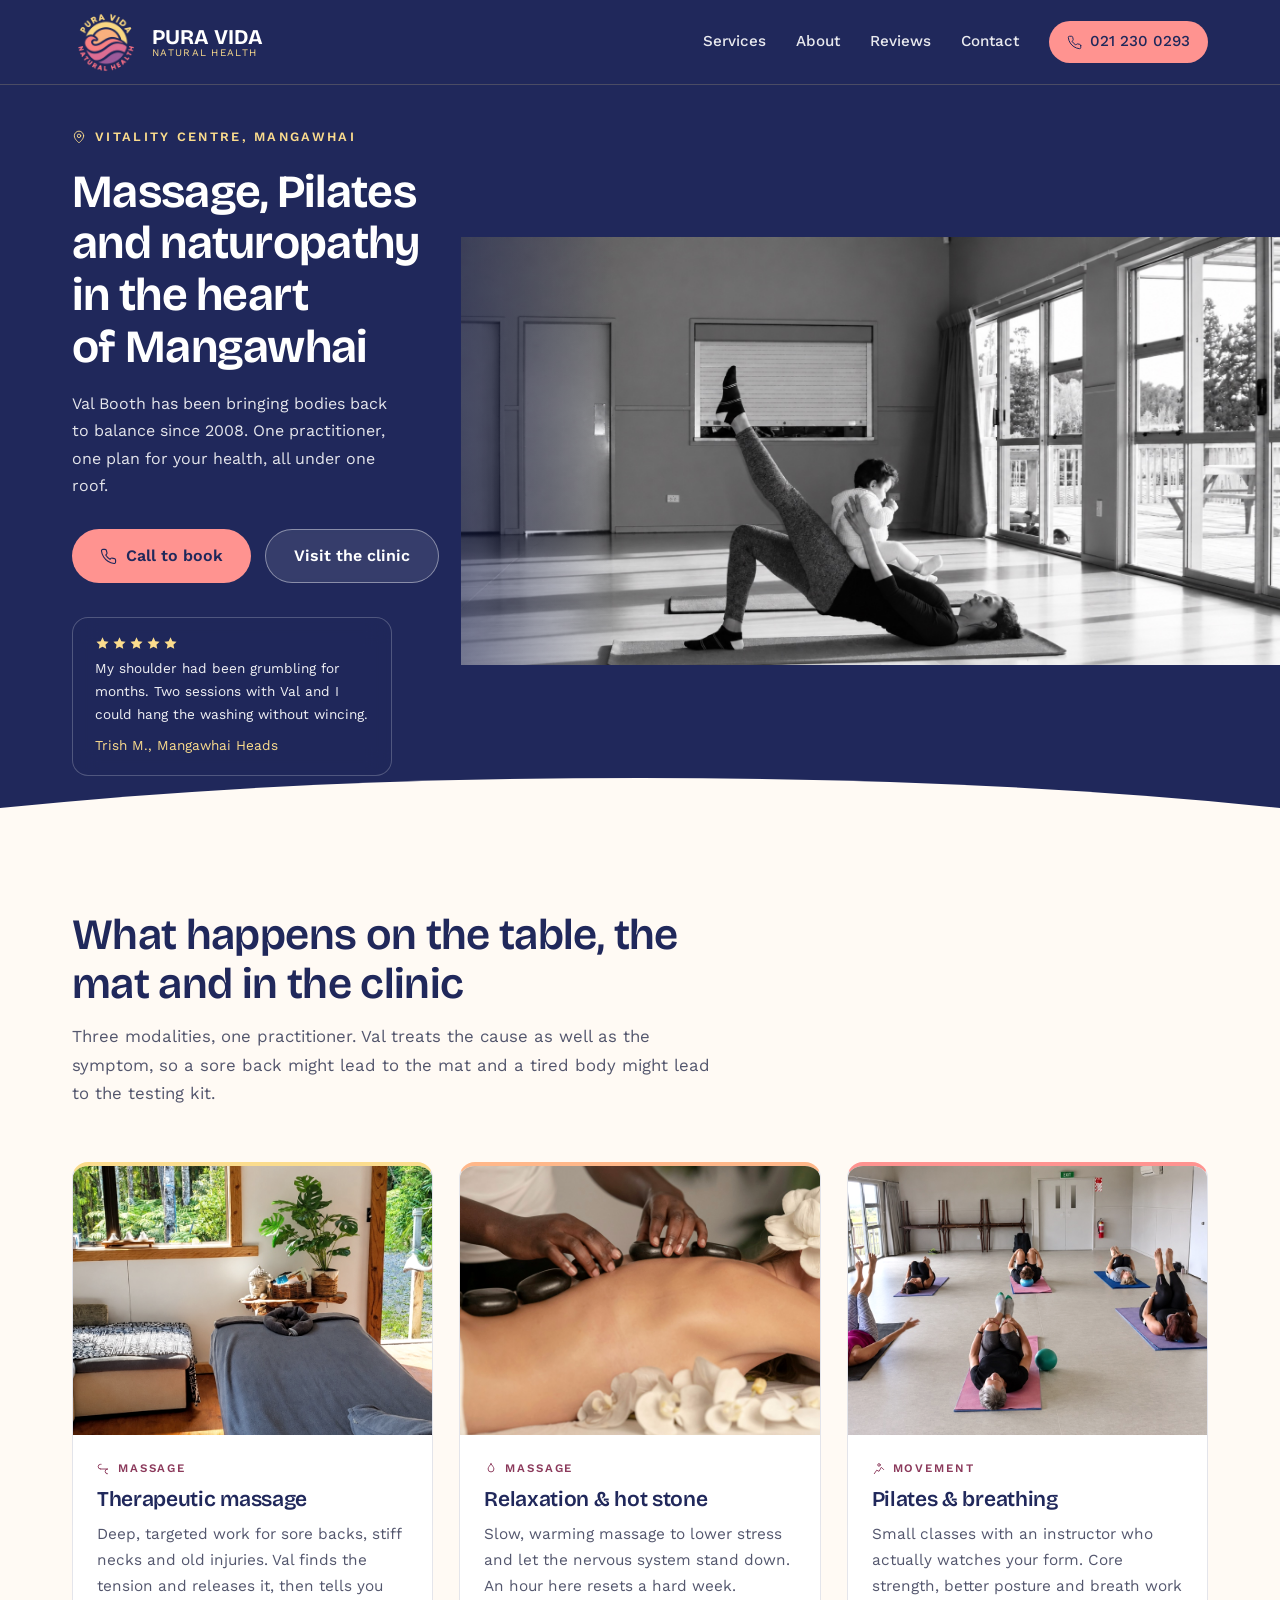
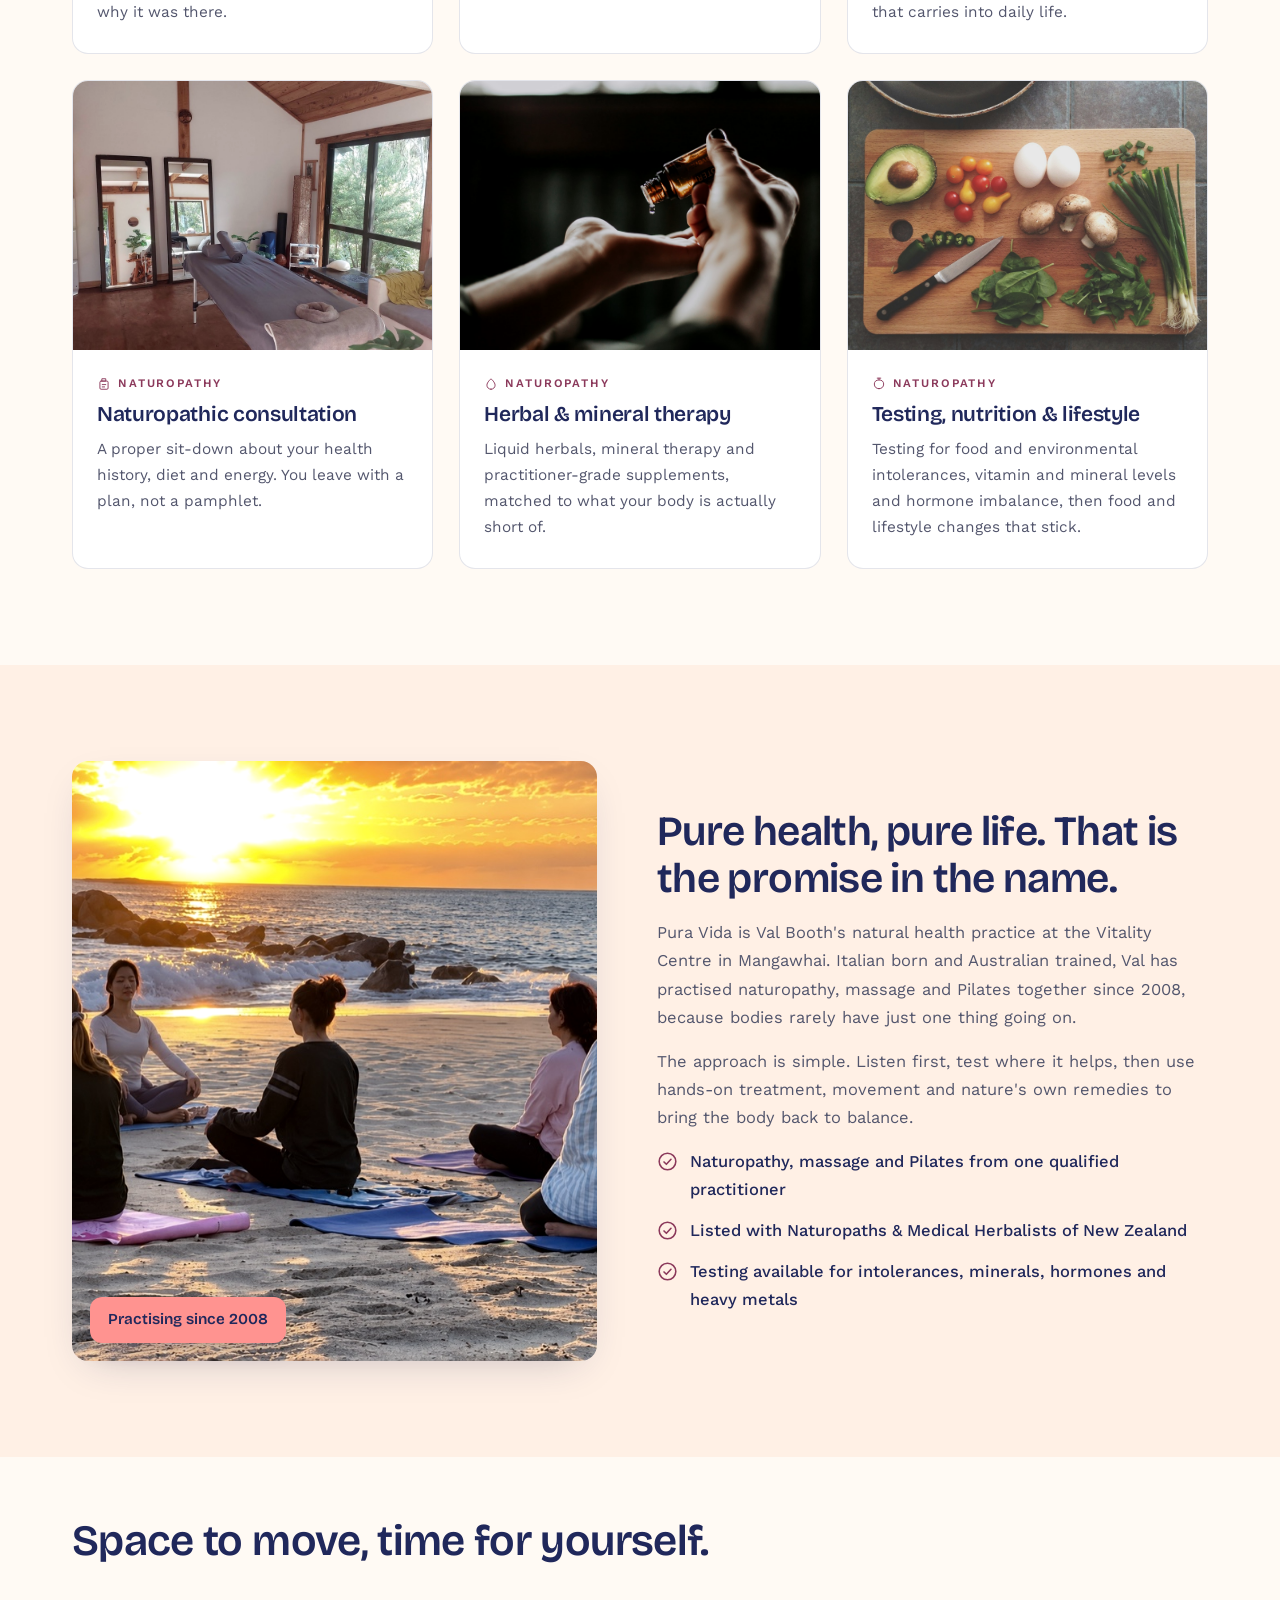
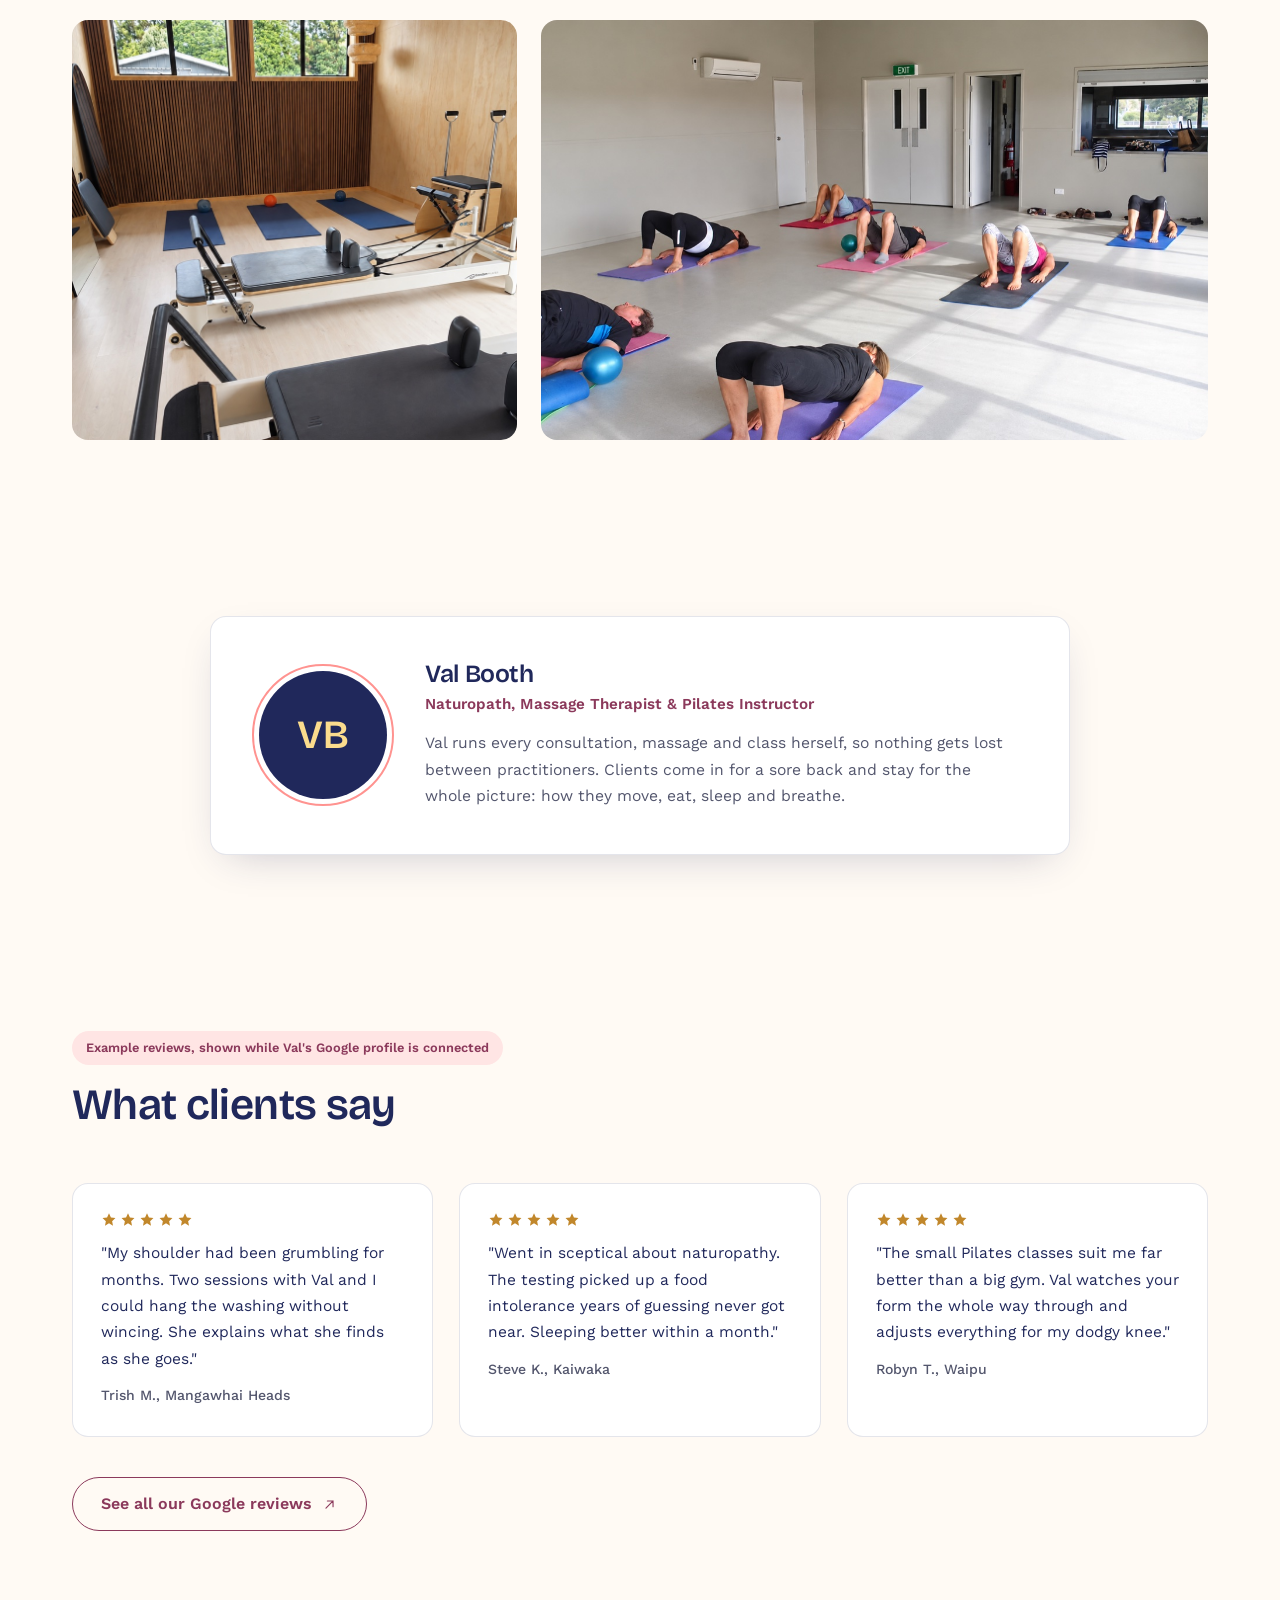
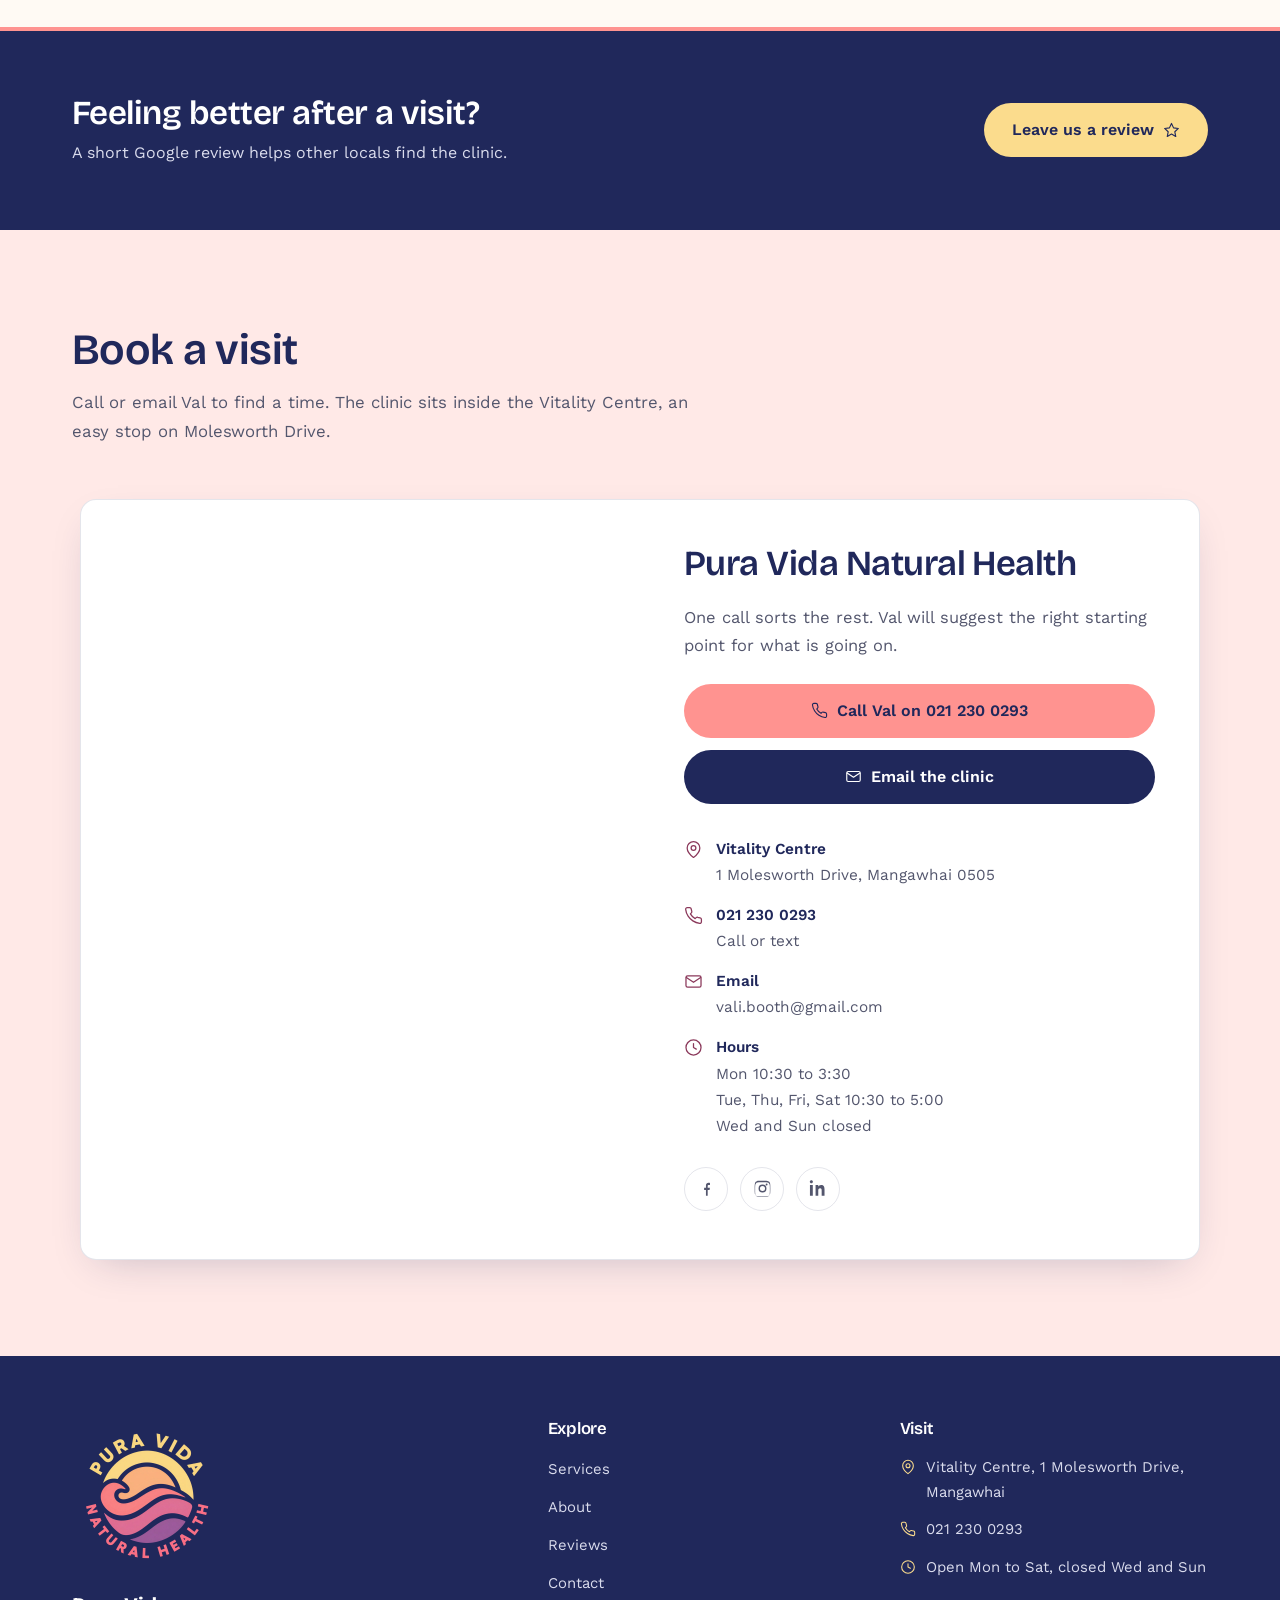
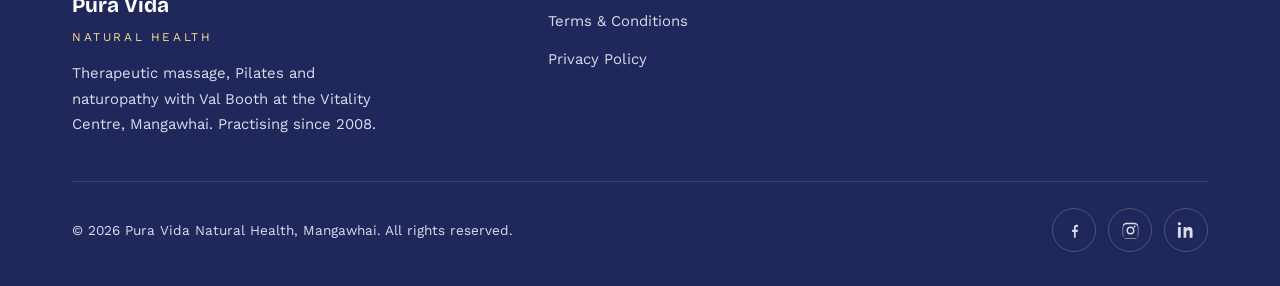
==== index.html @ 7f373b21 "Apply Pura Vida sunset palette and updated logo" ====
<!DOCTYPE html>
<html lang="en-NZ">
<head>
<meta charset="UTF-8">
<meta name="viewport" content="width=device-width, initial-scale=1">
<title>Pura Vida Natural Health | Massage, Pilates &amp; Naturopathy, Mangawhai</title>
<meta name="description" content="Therapeutic massage, small-group Pilates and naturopathic care with Val Booth at the Vitality Centre, 1 Molesworth Drive, Mangawhai. Practising since 2008. Call 021 230 0293.">
<meta property="og:title" content="Pura Vida Natural Health | Massage, Pilates &amp; Naturopathy, Mangawhai">
<meta property="og:description" content="Therapeutic massage, small-group Pilates and naturopathic care with Val Booth in Mangawhai, Northland. Call 021 230 0293 to book.">
<meta property="og:type" content="website">
<meta property="og:image" content="img/baby-pilates.jpg">
<link rel="icon" type="image/png" href="img/favicon.png">
<meta name="theme-color" content="#20285b">
<link rel="preconnect" href="https://fonts.googleapis.com">
<link rel="preconnect" href="https://fonts.gstatic.com" crossorigin>
<link href="https://fonts.googleapis.com/css2?family=Bricolage+Grotesque:opsz,wght@12..96,400;12..96,500;12..96,600;12..96,700&family=Work+Sans:wght@400;500;600&display=swap" rel="stylesheet">
<style>
:root{
  --bg:#fffaf4;
  --bone:#fff0e5;
  --ink:#20285b;
  --ink-soft:#53566d;
  --dark:#20285b;
  --dark-2:#2c356d;
  --accent:#ff9390;
  --accent-deep:#8b395b;
  --accent-soft:#ffe5e4;
  --line:rgba(32,40,91,.12);
  --radius:16px;
  --shadow:0 14px 40px -18px rgba(32,40,91,.28);
  --ease:cubic-bezier(.16,1,.3,1);
}
*{box-sizing:border-box;margin:0;padding:0}
html{scroll-behavior:smooth}
body{
  font-family:'Work Sans',sans-serif;
  background:var(--bg);
  color:var(--ink);
  font-size:16.5px;
  line-height:1.7;
  overflow-x:hidden;
}
img{max-width:100%;display:block;image-orientation:from-image}
a{color:inherit;text-decoration:none}
h1,h2,h3{font-family:'Bricolage Grotesque',sans-serif;line-height:1.12;font-weight:600;letter-spacing:-.015em}
::selection{background:var(--accent);color:#fff}
:focus-visible{outline:2px solid var(--accent);outline-offset:3px;border-radius:4px}

/* ---------- intro ---------- */
#intro{
  position:fixed;inset:0;z-index:200;background:var(--dark);
  display:flex;align-items:center;justify-content:center;flex-direction:column;gap:10px;
  transition:opacity .7s var(--ease),visibility .7s;
}
#intro .intro-mark{
  font-family:'Bricolage Grotesque',sans-serif;font-size:clamp(1.8rem,5vw,2.8rem);font-weight:600;color:#fffaf4;
  opacity:0;transform:translateY(16px);animation:introUp .8s .15s var(--ease) forwards;
}
#intro .intro-sub{
  color:#fbdc8d;font-size:.95rem;letter-spacing:.14em;text-transform:uppercase;
  opacity:0;transform:translateY(12px);animation:introUp .8s .4s var(--ease) forwards;
}
#intro.done{opacity:0;visibility:hidden;pointer-events:none}
@keyframes introUp{to{opacity:1;transform:none}}

/* ---------- reveal ---------- */
.rv{opacity:0;transform:translateY(26px);transition:opacity .8s var(--ease),transform .8s var(--ease)}
.rv.on{opacity:1;transform:none}
@media (prefers-reduced-motion:reduce){
  html{scroll-behavior:auto}
  .rv{opacity:1;transform:none;transition:none}
  #intro{display:none}
  *{animation-duration:.01ms !important;transition-duration:.01ms !important}
}

/* ---------- nav ---------- */
header{
  position:fixed;top:0;left:0;right:0;z-index:100;
  transition:background .35s,box-shadow .35s;
}
header.scrolled{background:rgba(255,250,244,.92);backdrop-filter:blur(14px);box-shadow:0 1px 0 var(--line)}
.nav-inner{
  max-width:1180px;margin:0 auto;padding:0 22px;height:72px;
  display:flex;align-items:center;justify-content:space-between;gap:16px;
}
.logo{display:flex;flex-direction:column;line-height:1.05}
.logo strong{font-family:'Bricolage Grotesque',sans-serif;font-size:1.28rem;font-weight:700;color:#fff;transition:color .35s}
.logo span{font-size:.74rem;letter-spacing:.22em;text-transform:uppercase;color:rgba(255,255,255,.75);transition:color .35s}
header.scrolled .logo strong{color:var(--ink)}
header.scrolled .logo span{color:var(--accent)}
nav.links{display:flex;gap:30px;align-items:center}
nav.links a{font-size:.95rem;font-weight:500;color:rgba(255,255,255,.9);transition:color .25s}
nav.links a:hover{color:#fff}
header.scrolled nav.links a{color:var(--ink-soft)}
header.scrolled nav.links a:hover{color:var(--accent-deep)}
.nav-call{
  display:inline-flex;align-items:center;gap:8px;height:42px;padding:0 18px;border-radius:999px;
  background:var(--accent);color:#fff !important;font-weight:600;font-size:.92rem;line-height:1;
  transition:background .25s,transform .25s;
}
.nav-call:hover{background:var(--accent-deep);transform:translateY(-1px)}
.nav-call svg{width:15px;height:15px}
.burger{display:none;background:none;border:0;width:44px;height:44px;cursor:pointer;align-items:center;justify-content:center}
.burger svg{width:26px;height:26px;stroke:#fff;transition:stroke .35s}
header.scrolled .burger svg{stroke:var(--ink)}
.mobile-menu{
  display:none;position:fixed;top:72px;left:0;right:0;z-index:99;
  background:var(--bg);border-bottom:1px solid var(--line);padding:18px 22px 26px;
  flex-direction:column;gap:4px;box-shadow:var(--shadow);
}
.mobile-menu.open{display:flex}
.mobile-menu a{padding:13px 6px;font-weight:500;font-size:1.05rem;border-bottom:1px solid var(--line)}
.mobile-menu a:last-child{border-bottom:0}
.mobile-menu .nav-call{justify-content:center;margin-top:12px;height:50px}

/* ---------- hero ---------- */
.hero{
  position:relative;min-height:100dvh;background:var(--dark);
  display:flex;align-items:flex-end;overflow:hidden;
}
.hero-slides{position:absolute;inset:0}
.hero-slide{
  position:absolute;inset:0;background-size:cover;background-position:center;
  opacity:0;transition:opacity 1.8s ease;
  filter:saturate(.85) contrast(1.04);
}
.hero-slide.active{opacity:1}
.hero::after{
  content:"";position:absolute;inset:0;z-index:1;
  background:linear-gradient(180deg,rgba(32,40,91,.42) 0%,rgba(32,40,91,.30) 40%,rgba(32,40,91,.78) 100%);
}
.hero-content{
  position:relative;z-index:2;max-width:1180px;margin:0 auto;width:100%;
  padding:120px 22px 84px;color:#fff;
}
.hero-eyebrow{
  display:inline-flex;align-items:center;gap:9px;font-size:.8rem;font-weight:600;
  letter-spacing:.18em;text-transform:uppercase;color:#fbdc8d;margin-bottom:18px;
}
.hero-eyebrow svg{width:14px;height:14px}
.hero h1{
  font-size:clamp(2.5rem,6vw,4.1rem);max-width:15ch;font-weight:650;color:#fff;
  margin-bottom:18px;text-wrap:balance;
}
.hero p.lead{max-width:46ch;font-size:1.12rem;color:rgba(255,255,255,.88);margin-bottom:30px}
.hero-ctas{display:flex;gap:14px;flex-wrap:wrap;margin-bottom:34px}
.btn{
  display:inline-flex;align-items:center;justify-content:center;gap:9px;
  height:54px;padding:0 28px;border-radius:999px;font-weight:600;font-size:1rem;line-height:1;
  transition:transform .25s var(--ease),background .25s,color .25s,border-color .25s;cursor:pointer;border:0;
}
.btn:active{transform:scale(.98)}
.btn svg{width:17px;height:17px}
.btn-solid{background:var(--accent);color:#fff}
.btn-solid:hover{background:var(--accent-deep);transform:translateY(-2px)}
.btn-ghost{background:rgba(255,255,255,.1);color:#fff;border:1px solid rgba(255,255,255,.42);backdrop-filter:blur(6px)}
.btn-ghost:hover{background:rgba(255,255,255,.2);transform:translateY(-2px)}
.hero-review{
  max-width:430px;border-radius:var(--radius);padding:18px 22px;
  background:rgba(32,40,91,.38);border:1px solid rgba(255,255,255,.22);backdrop-filter:blur(12px);
}
.hero-review .stars{color:#c1872b;font-size:.92rem;letter-spacing:2px;margin-bottom:6px;display:flex;gap:2px}
.hero-review .stars svg{width:15px;height:15px;fill:#c1872b}
.hero-review blockquote{font-size:.98rem;color:rgba(255,255,255,.94);min-height:76px;transition:opacity .5s ease}
.hero-review blockquote.fading{opacity:0}
.hero-review cite{display:block;font-style:normal;font-size:.85rem;color:#fbdc8d;margin-top:8px}
.hero-curve{position:absolute;bottom:-1px;left:0;right:0;z-index:3;display:block;width:100%;height:64px}
.hero-curve path{fill:var(--bg)}

/* ---------- sections ---------- */
section{padding:96px 0}
.wrap{max-width:1180px;margin:0 auto;padding:0 22px}
.sec-head{max-width:640px;margin-bottom:54px}
.sec-head h2{font-size:clamp(1.9rem,4vw,2.7rem);margin-bottom:14px}
.sec-head p{color:var(--ink-soft);font-size:1.05rem}

/* services */
#services{background:var(--bg);padding-top:70px}
.svc-grid{display:grid;grid-template-columns:repeat(3,1fr);gap:26px}
.svc-card{
  background:#fff;border-radius:var(--radius);overflow:hidden;border:1px solid var(--line);
  transition:transform .35s var(--ease),box-shadow .35s var(--ease);
  display:flex;flex-direction:column;
}
.svc-card:hover{transform:translateY(-6px);box-shadow:var(--shadow)}
.svc-card .ph{aspect-ratio:4/3;overflow:hidden}
.svc-card .ph img{width:100%;height:100%;object-fit:cover;filter:saturate(.85) contrast(1.04);transition:transform .6s var(--ease)}
.svc-card:hover .ph img{transform:scale(1.05)}
.svc-body{padding:24px 24px 28px;display:flex;flex-direction:column;gap:9px}
.svc-tag{
  display:inline-flex;align-items:center;gap:7px;font-size:.72rem;font-weight:600;
  letter-spacing:.16em;text-transform:uppercase;color:var(--accent-deep);
}
.svc-tag svg{width:14px;height:14px}
.svc-body h3{font-size:1.32rem}
.svc-body p{font-size:.96rem;color:var(--ink-soft)}

/* about */
#about{background:var(--bone)}
.about-grid{display:grid;grid-template-columns:1fr 1.05fr;gap:60px;align-items:center}
.about-photo{position:relative}
.about-photo img{
  width:100%;aspect-ratio:4/3;object-fit:cover;border-radius:var(--radius);
  filter:saturate(.85) contrast(1.04);box-shadow:var(--shadow);
}
.about-photo .corner{
  position:absolute;left:18px;bottom:18px;background:var(--accent);color:#fff;
  padding:10px 18px;border-radius:12px;font-family:'Bricolage Grotesque',sans-serif;
  font-weight:600;font-size:.95rem;box-shadow:0 8px 22px -8px rgba(32,40,91,.5);
}
.about-copy h2{font-size:clamp(1.9rem,4vw,2.6rem);margin-bottom:18px}
.about-copy p{color:var(--ink-soft);margin-bottom:16px}
.checklist{list-style:none;margin-top:10px;display:flex;flex-direction:column;gap:13px}
.checklist li{display:flex;gap:12px;align-items:flex-start;font-weight:500}
.checklist svg{width:21px;height:21px;flex:none;margin-top:3px;color:var(--accent)}

/* val */
#val .val-card{
  display:grid;grid-template-columns:auto 1fr;gap:38px;align-items:center;
  background:#fff;border:1px solid var(--line);border-radius:var(--radius);
  padding:44px 48px;max-width:860px;margin:0 auto;box-shadow:var(--shadow);
}
.avatar{
  width:128px;height:128px;border-radius:50%;background:var(--dark);
  display:flex;align-items:center;justify-content:center;position:relative;flex:none;
}
.avatar::after{content:"";position:absolute;inset:-7px;border-radius:50%;border:2px solid var(--accent)}
.avatar span{font-family:'Bricolage Grotesque',sans-serif;font-size:2.5rem;font-weight:600;color:#fbdc8d}
.val-copy h3{font-size:1.55rem;margin-bottom:4px}
.val-copy .role{color:var(--accent-deep);font-weight:600;font-size:.95rem;margin-bottom:12px}
.val-copy p{color:var(--ink-soft);font-size:.98rem}

/* reviews */
#reviews{background:var(--bg);padding-top:80px}
.badge-note{
  display:inline-block;background:var(--accent-soft);color:var(--accent-deep);
  font-size:.8rem;font-weight:600;padding:6px 14px;border-radius:999px;margin-bottom:16px;
}
.rev-grid{display:grid;grid-template-columns:repeat(3,1fr);gap:26px;margin-bottom:40px}
.rev-card{
  background:#fff;border:1px solid var(--line);border-radius:var(--radius);padding:28px;
  display:flex;flex-direction:column;gap:12px;transition:transform .35s var(--ease),box-shadow .35s var(--ease);
}
.rev-card:hover{transform:translateY(-5px);box-shadow:var(--shadow)}
.rev-card .stars{display:flex;gap:3px}
.rev-card .stars svg{width:16px;height:16px;fill:#c1872b}
.rev-card p{font-size:.97rem;color:var(--ink)}
.rev-card cite{font-style:normal;font-size:.88rem;color:var(--ink-soft);font-weight:500}
.rev-actions{display:flex;gap:14px;flex-wrap:wrap}
.btn-outline{background:transparent;color:var(--accent-deep);border:1.5px solid var(--accent)}
.btn-outline:hover{background:var(--accent-soft);transform:translateY(-2px)}

/* review banner */
.banner{
  background:linear-gradient(120deg,var(--dark) 0%,var(--dark-2) 100%);
  padding:64px 0;
}
.banner .wrap{display:flex;align-items:center;justify-content:space-between;gap:28px;flex-wrap:wrap}
.banner h2{color:#fff;font-size:clamp(1.5rem,3vw,2.1rem);max-width:22ch}
.banner p{color:#dadced;font-size:1rem;margin-top:6px}

/* contact */
#contact{background:var(--bone)}
.contact-card{
  display:grid;grid-template-columns:1fr 1fr;background:#fff;border:1px solid var(--line);
  border-radius:var(--radius);overflow:hidden;box-shadow:var(--shadow);max-width:1120px;margin:0 auto;
}
.contact-map{min-height:100%}
.contact-map iframe{width:100%;height:100%;min-height:520px;border:0;display:block}
.contact-info{padding:44px 44px 48px;display:flex;flex-direction:column;gap:14px}
.contact-info h2{font-size:clamp(1.7rem,3vw,2.2rem);margin-bottom:6px}
.contact-info>p{color:var(--ink-soft);margin-bottom:10px}
.contact-btns{display:flex;flex-direction:column;gap:12px;margin-bottom:18px}
.contact-btns .btn{width:100%}
.btn-dark{background:var(--dark);color:#fff}
.btn-dark:hover{background:var(--dark-2);transform:translateY(-2px)}
.info-row{display:flex;gap:13px;align-items:flex-start;font-size:.96rem;color:var(--ink-soft)}
.info-row svg{width:19px;height:19px;flex:none;margin-top:4px;color:var(--accent)}
.info-row strong{color:var(--ink);font-weight:600}
.socials{display:flex;gap:12px;margin-top:14px}
.socials a{
  width:44px;height:44px;border-radius:50%;border:1.5px solid var(--line);
  display:inline-flex;align-items:center;justify-content:center;color:var(--ink-soft);
  transition:all .25s;
}
.socials a:hover{background:var(--accent);border-color:var(--accent);color:#fff;transform:translateY(-2px)}
.socials svg{width:19px;height:19px;fill:currentColor}

/* footer */
footer{background:var(--dark);color:#dadced;padding:64px 0 34px}
.foot-grid{display:grid;grid-template-columns:1.4fr 1fr 1fr;gap:44px;margin-bottom:44px}
.foot-brand strong{font-family:'Bricolage Grotesque',sans-serif;color:#fff;font-size:1.3rem;font-weight:700;display:block;margin-bottom:4px}
.foot-brand .tag{font-size:.74rem;letter-spacing:.22em;text-transform:uppercase;color:var(--accent);display:block;margin-bottom:14px}
.foot-brand p{font-size:.93rem;max-width:34ch}
footer h3{color:#fff;font-family:'Bricolage Grotesque',sans-serif;font-size:1.05rem;font-weight:600;margin-bottom:16px}
.foot-links{list-style:none;display:flex;flex-direction:column;gap:10px}
.foot-links a{font-size:.93rem;transition:color .25s}
.foot-links a:hover{color:#fff}
.foot-contact{list-style:none;display:flex;flex-direction:column;gap:12px;font-size:.93rem}
.foot-contact li{display:flex;gap:10px;align-items:flex-start}
.foot-contact svg{width:16px;height:16px;flex:none;margin-top:4px;color:var(--accent)}
.foot-bottom{
  border-top:1px solid rgba(255,255,255,.12);padding-top:26px;
  display:flex;justify-content:space-between;align-items:center;gap:18px;flex-wrap:wrap;font-size:.85rem;
}
.foot-bottom .socials{margin-top:0}
.foot-bottom .socials a{border-color:rgba(255,255,255,.2);color:#dadced}
.foot-bottom .socials a:hover{color:#fff}

/* responsive */
@media (max-width:960px){
  .svc-grid{grid-template-columns:repeat(2,1fr)}
  .about-grid{grid-template-columns:1fr;gap:38px}
  .rev-grid{grid-template-columns:1fr;gap:18px}
  .contact-card{grid-template-columns:1fr}
  .contact-map{order:2}
  .contact-map iframe{min-height:340px}
  .contact-info{order:1}
  .foot-grid{grid-template-columns:1fr 1fr}
}
@media (max-width:700px){
  nav.links{display:none}
  .burger{display:inline-flex}
  section{padding:70px 0}
  .svc-grid{grid-template-columns:1fr}
  #val .val-card{grid-template-columns:1fr;text-align:center;padding:36px 26px;gap:24px}
  .avatar{margin:0 auto}
  .banner .wrap{flex-direction:column;align-items:flex-start}
  .foot-grid{grid-template-columns:1fr;gap:34px}
  .hero-content{padding:110px 22px 70px}
}

/* One permanent hero photograph. Mobile keeps the full mother-and-baby composition visible. */
.hero-image{position:absolute;inset:0;width:100%;height:100%;object-fit:cover;object-position:64% center}
.hero::after{background:linear-gradient(90deg,rgba(32,40,91,.87),rgba(32,40,91,.6) 33%,rgba(32,40,91,.05) 70%)}
.hero-content{padding-top:140px;padding-bottom:75px}.hero-content h1{font-size:clamp(2.5rem,4.7vw,3.6rem);max-width:13ch}.hero p.lead{max-width:35ch}.hero-review{max-width:350px}
.logo{display:flex!important;align-items:center;gap:12px}.brand-image{width:60px;height:60px;object-fit:contain;border-radius:6px}.brand-name{display:flex;flex-direction:column}.brand-name>span{font-size:10px;letter-spacing:.13em}
.practice-gallery{padding:60px 0 80px}.practice-gallery h2{margin-bottom:30px}.practice-photos{display:grid;grid-template-columns:.8fr 1.2fr;gap:24px}.practice-photos img{width:100%;height:420px;object-fit:cover;border-radius:var(--radius,12px)}
@media(max-width:768px){.hero{display:flex;flex-direction:column;min-height:0;padding-top:80px}.hero-image{position:relative;inset:auto;width:100%;height:auto;object-fit:contain;order:0}.hero::after{display:none}.hero-content{order:1;padding:30px 22px 65px;background:var(--dark)}.hero-content h1{max-width:18ch}.hero p.lead{max-width:42ch}.hero-review{max-width:100%}.brand-image{width:50px;height:50px}.practice-photos{grid-template-columns:1fr}.practice-photos img{height:auto;max-height:500px;object-fit:cover}}


.logo{flex-direction:row!important}.logo .brand-name{font-size:inherit;letter-spacing:normal}.brand-name strong{font-size:21px}.brand-name>span{font-size:10px}
@media(min-width:769px){.hero{min-height:760px}.hero-image{left:auto;right:0;top:100px;bottom:40px;width:64%;height:calc(100% - 140px);object-fit:contain;object-position:center}.hero::after{background:linear-gradient(90deg,var(--dark) 0%,rgba(32,40,91,.95) 25%,transparent 48%)}.hero-content{padding-top:125px;padding-bottom:65px}.hero-content h1{font-size:clamp(2.3rem,3.6vw,3.1rem);max-width:13ch}.hero p.lead{font-size:1rem;max-width:32ch}.hero-review{max-width:320px}.hero-review blockquote{font-size:.85rem;min-height:0}}

.hero{padding-bottom:0}@media(min-width:769px){.hero{padding:0;min-height:760px}.hero-image{object-position:center}}

/* Pura Vida sunset palette: navy, sunshine, peach and coral. */
:root{--sunshine:#fbdc8d;--peach:#ffb789;--coral:#ff9390;--plum:#8b395b}
::selection{background:var(--sunshine);color:var(--ink)}
:focus-visible{outline-color:var(--plum)}
header,header.scrolled{background:var(--dark);box-shadow:0 1px 0 rgba(251,220,141,.2)}
header.scrolled .logo strong{color:#fffaf4}
header.scrolled .logo span,.logo span{color:var(--sunshine)}
header.scrolled nav.links a{color:#fffaf4}
header.scrolled nav.links a:hover,nav.links a:hover{color:var(--sunshine)}
header.scrolled .burger svg{stroke:var(--sunshine)}
.brand-image{width:68px;height:68px;border-radius:0}
.nav-inner{height:84px}.mobile-menu{top:84px}
.nav-call,.btn-solid,.about-photo .corner{background:var(--coral);color:var(--ink)!important}
.nav-call:hover,.btn-solid:hover{background:var(--peach)}
.btn-outline{border-color:var(--plum);color:var(--plum)}
.checklist svg,.info-row svg{color:var(--plum)}
.socials a:hover{color:var(--ink)}
.hero-eyebrow,.hero-review cite,#intro .intro-sub{color:var(--sunshine)}
.hero-review .stars,.hero-review .stars svg{color:var(--sunshine);fill:var(--sunshine)}
#services .svc-card:nth-child(1){border-top:4px solid var(--sunshine)}
#services .svc-card:nth-child(2){border-top:4px solid var(--peach)}
#services .svc-card:nth-child(3){border-top:4px solid var(--coral)}
#about{background:#fff0e5}#contact{background:#ffe9e7}
.banner{background:var(--dark);border-top:4px solid var(--coral)}
.banner .btn-solid{background:var(--sunshine)}
.banner .btn-solid:hover{background:var(--peach)}
.foot-brand .tag,.foot-contact svg{color:var(--sunshine)}
.footer-logo{width:150px;height:150px;object-fit:contain;margin-bottom:18px}
html{scroll-padding-top:100px}
@media(max-width:768px){.hero{padding-top:84px}.brand-image{width:62px;height:62px}}
@media(max-width:380px){.brand-name strong{font-size:18px}.logo{gap:8px}.brand-image{width:54px;height:54px}}

</style>
</head>
<body>

<div id="navSentinel" style="position:absolute;top:0;height:60px;width:1px" aria-hidden="true"></div>
<div id="intro" aria-hidden="true">
  <div class="intro-mark">Pura Vida Natural Health</div>
  <div class="intro-sub">Mangawhai, Northland</div>
</div>

<header id="header">
  <div class="nav-inner">
    <a class="logo" href="#top" aria-label="Pura Vida Natural Health, home">
      <img class="brand-image" src="img/pura-vida-logo.webp" alt="Pura Vida Natural Health" width="64" height="64">
      <span class="brand-name"><strong>Pura Vida</strong><span>Natural Health</span></span>
    </a>
    <nav class="links" aria-label="Main">
      <a href="#services">Services</a>
      <a href="#about">About</a>
      <a href="#reviews">Reviews</a>
      <a href="#contact">Contact</a>
      <a class="nav-call" href="tel:+64212300293">
        <svg viewBox="0 0 24 24" fill="none" stroke="currentColor" stroke-width="1.6" stroke-linecap="round" stroke-linejoin="round"><path d="M22 16.9v3a2 2 0 0 1-2.2 2 19.8 19.8 0 0 1-8.6-3.1 19.5 19.5 0 0 1-6-6A19.8 19.8 0 0 1 2.1 4.2 2 2 0 0 1 4.1 2h3a2 2 0 0 1 2 1.7c.1 1 .4 2 .7 2.9a2 2 0 0 1-.5 2.1L8.1 10a16 16 0 0 0 6 6l1.3-1.3a2 2 0 0 1 2.1-.4c.9.3 1.9.5 2.9.7a2 2 0 0 1 1.6 2z"/></svg>
        021 230 0293
      </a>
    </nav>
    <button class="burger" id="burger" aria-label="Open menu" aria-expanded="false">
      <svg viewBox="0 0 24 24" fill="none" stroke-width="1.8" stroke-linecap="round"><path d="M4 7h16M4 12h16M4 17h16"/></svg>
    </button>
  </div>
</header>
<div class="mobile-menu" id="mobileMenu">
  <a href="#services">Services</a>
  <a href="#about">About</a>
  <a href="#reviews">Reviews</a>
  <a href="#contact">Contact</a>
  <a class="nav-call" href="tel:+64212300293">
    <svg viewBox="0 0 24 24" fill="none" stroke="currentColor" stroke-width="1.6" stroke-linecap="round" stroke-linejoin="round"><path d="M22 16.9v3a2 2 0 0 1-2.2 2 19.8 19.8 0 0 1-8.6-3.1 19.5 19.5 0 0 1-6-6A19.8 19.8 0 0 1 2.1 4.2 2 2 0 0 1 4.1 2h3a2 2 0 0 1 2 1.7c.1 1 .4 2 .7 2.9a2 2 0 0 1-.5 2.1L8.1 10a16 16 0 0 0 6 6l1.3-1.3a2 2 0 0 1 2.1-.4c.9.3 1.9.5 2.9.7a2 2 0 0 1 1.6 2z"/></svg>
    Call 021 230 0293
  </a>
</div>

<main id="top">

<!-- HERO -->
<section class="hero" id="hero">
  <img class="hero-image" src="img/baby-pilates.jpg" alt="A mother practising Pilates with her baby" width="1734" height="907" fetchpriority="high">
  <div class="hero-content">
    <p class="hero-eyebrow">
      <svg viewBox="0 0 24 24" fill="none" stroke="currentColor" stroke-width="1.6" stroke-linecap="round" stroke-linejoin="round"><path d="M20 10c0 6-8 12-8 12s-8-6-8-12a8 8 0 0 1 16 0z"/><circle cx="12" cy="10" r="3"/></svg>
      Vitality Centre, Mangawhai
    </p>
    <h1>Massage, Pilates and naturopathy in the heart of Mangawhai</h1>
    <p class="lead">Val Booth has been bringing bodies back to balance since 2008. One practitioner, one plan for your health, all under one roof.</p>
    <div class="hero-ctas">
      <a class="btn btn-solid" href="tel:+64212300293">
        <svg viewBox="0 0 24 24" fill="none" stroke="currentColor" stroke-width="1.6" stroke-linecap="round" stroke-linejoin="round"><path d="M22 16.9v3a2 2 0 0 1-2.2 2 19.8 19.8 0 0 1-8.6-3.1 19.5 19.5 0 0 1-6-6A19.8 19.8 0 0 1 2.1 4.2 2 2 0 0 1 4.1 2h3a2 2 0 0 1 2 1.7c.1 1 .4 2 .7 2.9a2 2 0 0 1-.5 2.1L8.1 10a16 16 0 0 0 6 6l1.3-1.3a2 2 0 0 1 2.1-.4c.9.3 1.9.5 2.9.7a2 2 0 0 1 1.6 2z"/></svg>
        Call to book
      </a>
      <a class="btn btn-ghost" href="#contact">Visit the clinic</a>
    </div>
    <div class="hero-review" id="heroReview">
      <div class="stars" aria-label="Five star review">
        <svg viewBox="0 0 24 24"><path d="M12 2l2.9 6.3 6.8.8-5 4.7 1.3 6.7L12 17l-6 3.5 1.3-6.7-5-4.7 6.8-.8z"/></svg>
        <svg viewBox="0 0 24 24"><path d="M12 2l2.9 6.3 6.8.8-5 4.7 1.3 6.7L12 17l-6 3.5 1.3-6.7-5-4.7 6.8-.8z"/></svg>
        <svg viewBox="0 0 24 24"><path d="M12 2l2.9 6.3 6.8.8-5 4.7 1.3 6.7L12 17l-6 3.5 1.3-6.7-5-4.7 6.8-.8z"/></svg>
        <svg viewBox="0 0 24 24"><path d="M12 2l2.9 6.3 6.8.8-5 4.7 1.3 6.7L12 17l-6 3.5 1.3-6.7-5-4.7 6.8-.8z"/></svg>
        <svg viewBox="0 0 24 24"><path d="M12 2l2.9 6.3 6.8.8-5 4.7 1.3 6.7L12 17l-6 3.5 1.3-6.7-5-4.7 6.8-.8z"/></svg>
      </div>
      <blockquote id="heroQuote">My shoulder had been grumbling for months. Two sessions with Val and I could hang the washing without wincing.</blockquote>
      <cite id="heroCite">Trish M., Mangawhai Heads</cite>
    </div>
  </div>
  <svg class="hero-curve" viewBox="0 0 1440 64" preserveAspectRatio="none" aria-hidden="true"><path d="M0 64h1440V30C1200 8 960 0 720 0S240 8 0 30z"/></svg>
</section>

<!-- SERVICES -->
<section id="services">
  <div class="wrap">
    <div class="sec-head rv">
      <h2>What happens on the table, the mat and in the clinic</h2>
      <p>Three modalities, one practitioner. Val treats the cause as well as the symptom, so a sore back might lead to the mat and a tired body might lead to the testing kit.</p>
    </div>
    <div class="svc-grid">
      <article class="svc-card rv">
        <div class="ph"><img src="img/massage-room.jpg" alt="Massage treatment room looking out onto greenery" width="600" height="450" loading="lazy"></div>
        <div class="svc-body">
          <span class="svc-tag">
            <svg viewBox="0 0 24 24" fill="none" stroke="currentColor" stroke-width="1.6" stroke-linecap="round" stroke-linejoin="round"><path d="M6 12h12M6 12a4 4 0 0 1 0-8h1M18 12a4 4 0 0 0 0 8h-1"/></svg>
            Massage
          </span>
          <h3>Therapeutic massage</h3>
          <p>Deep, targeted work for sore backs, stiff necks and old injuries. Val finds the tension and releases it, then tells you why it was there.</p>
        </div>
      </article>
      <article class="svc-card rv">
        <div class="ph"><img src="img/svc-hotstone.jpg" alt="Hot stones placed along a client's back during a relaxation massage" width="600" height="450" loading="lazy"></div>
        <div class="svc-body">
          <span class="svc-tag">
            <svg viewBox="0 0 24 24" fill="none" stroke="currentColor" stroke-width="1.6" stroke-linecap="round" stroke-linejoin="round"><path d="M12 3c2 3.5 5 5.8 5 9a5 5 0 0 1-10 0c0-3.2 3-5.5 5-9z"/></svg>
            Massage
          </span>
          <h3>Relaxation &amp; hot stone</h3>
          <p>Slow, warming massage to lower stress and let the nervous system stand down. An hour here resets a hard week.</p>
        </div>
      </article>
      <article class="svc-card rv">
        <div class="ph"><img src="img/pilates-class.jpg" alt="Group Pilates class practising on mats" width="600" height="450" loading="lazy"></div>
        <div class="svc-body">
          <span class="svc-tag">
            <svg viewBox="0 0 24 24" fill="none" stroke="currentColor" stroke-width="1.6" stroke-linecap="round" stroke-linejoin="round"><circle cx="12" cy="5" r="2.2"/><path d="M4 20l4-6 4 2 4-7 4 4"/></svg>
            Movement
          </span>
          <h3>Pilates &amp; breathing</h3>
          <p>Small classes with an instructor who actually watches your form. Core strength, better posture and breath work that carries into daily life.</p>
        </div>
      </article>
      <article class="svc-card rv">
        <div class="ph"><img src="img/treatment-space.jpg" alt="Pura Vida treatment space with a massage table and mirrors" width="600" height="450" loading="lazy"></div>
        <div class="svc-body">
          <span class="svc-tag">
            <svg viewBox="0 0 24 24" fill="none" stroke="currentColor" stroke-width="1.6" stroke-linecap="round" stroke-linejoin="round"><path d="M9 3h6v4H9zM7 7h10a2 2 0 0 1 2 2v10a2 2 0 0 1-2 2H7a2 2 0 0 1-2-2V9a2 2 0 0 1 2-2z"/><path d="M9 13h6M9 17h4"/></svg>
            Naturopathy
          </span>
          <h3>Naturopathic consultation</h3>
          <p>A proper sit-down about your health history, diet and energy. You leave with a plan, not a pamphlet.</p>
        </div>
      </article>
      <article class="svc-card rv">
        <div class="ph"><img src="img/svc-herbal.jpg" alt="Herbal tincture dropped into an open palm" width="600" height="450" loading="lazy"></div>
        <div class="svc-body">
          <span class="svc-tag">
            <svg viewBox="0 0 24 24" fill="none" stroke="currentColor" stroke-width="1.6" stroke-linecap="round" stroke-linejoin="round"><path d="M12 21c-4 0-7-3-7-7 0-5 7-11 7-11s7 6 7 11c0 4-3 7-7 7z"/></svg>
            Naturopathy
          </span>
          <h3>Herbal &amp; mineral therapy</h3>
          <p>Liquid herbals, mineral therapy and practitioner-grade supplements, matched to what your body is actually short of.</p>
        </div>
      </article>
      <article class="svc-card rv">
        <div class="ph"><img src="img/svc-nutrition.jpg" alt="Fresh vegetables and eggs laid out on a chopping board" width="600" height="450" loading="lazy"></div>
        <div class="svc-body">
          <span class="svc-tag">
            <svg viewBox="0 0 24 24" fill="none" stroke="currentColor" stroke-width="1.6" stroke-linecap="round" stroke-linejoin="round"><path d="M12 20c-5 0-8-3-8-8 0-4 3-7 8-7s8 3 8 7c0 5-3 8-8 8z"/><path d="M12 5V2M9 2h6"/></svg>
            Naturopathy
          </span>
          <h3>Testing, nutrition &amp; lifestyle</h3>
          <p>Testing for food and environmental intolerances, vitamin and mineral levels and hormone imbalance, then food and lifestyle changes that stick.</p>
        </div>
      </article>
    </div>
  </div>
</section>

<!-- ABOUT -->
<section id="about">
  <div class="wrap">
    <div class="about-grid">
      <div class="about-photo rv">
        <img src="img/beach-wellness.jpg" alt="A group enjoying a quiet wellness session by the sea" width="800" height="600" loading="lazy">
        <div class="corner">Practising since 2008</div>
      </div>
      <div class="about-copy rv">
        <h2>Pure health, pure life. That is the promise in the name.</h2>
        <p>Pura Vida is Val Booth's natural health practice at the Vitality Centre in Mangawhai. Italian born and Australian trained, Val has practised naturopathy, massage and Pilates together since 2008, because bodies rarely have just one thing going on.</p>
        <p>The approach is simple. Listen first, test where it helps, then use hands-on treatment, movement and nature's own remedies to bring the body back to balance.</p>
        <ul class="checklist">
          <li>
            <svg viewBox="0 0 24 24" fill="none" stroke="currentColor" stroke-width="1.8" stroke-linecap="round" stroke-linejoin="round"><circle cx="12" cy="12" r="9.5"/><path d="M8 12.5l2.7 2.7L16 9.5"/></svg>
            Naturopathy, massage and Pilates from one qualified practitioner
          </li>
          <li>
            <svg viewBox="0 0 24 24" fill="none" stroke="currentColor" stroke-width="1.8" stroke-linecap="round" stroke-linejoin="round"><circle cx="12" cy="12" r="9.5"/><path d="M8 12.5l2.7 2.7L16 9.5"/></svg>
            Listed with Naturopaths &amp; Medical Herbalists of New Zealand
          </li>
          <li>
            <svg viewBox="0 0 24 24" fill="none" stroke="currentColor" stroke-width="1.8" stroke-linecap="round" stroke-linejoin="round"><circle cx="12" cy="12" r="9.5"/><path d="M8 12.5l2.7 2.7L16 9.5"/></svg>
            Testing available for intolerances, minerals, hormones and heavy metals
          </li>
        </ul>
      </div>
    </div>
  </div>
</section>

<section class="practice-gallery"><div class="wrap"><div class="sec-head"><h2>Space to move, time for yourself.</h2></div><div class="practice-photos"><img src="img/reformer-studio.jpg" alt="Pilates reformer equipment in a timber-lined studio" width="1086" height="1448" loading="lazy"><img src="img/pilates-movement.jpg" alt="Pilates group practising bridge movements on mats" width="1620" height="971" loading="lazy"></div></div></section>

<!-- VAL -->
<section id="val">
  <div class="wrap">
    <div class="val-card rv">
      <div class="avatar" aria-hidden="true"><span>VB</span></div>
      <div class="val-copy">
        <h3>Val Booth</h3>
        <p class="role">Naturopath, Massage Therapist &amp; Pilates Instructor</p>
        <p>Val runs every consultation, massage and class herself, so nothing gets lost between practitioners. Clients come in for a sore back and stay for the whole picture: how they move, eat, sleep and breathe.</p>
      </div>
    </div>
  </div>
</section>

<!-- REVIEWS -->
<section id="reviews">
  <div class="wrap">
    <div class="sec-head rv">
      <span class="badge-note">Example reviews, shown while Val's Google profile is connected</span>
      <h2>What clients say</h2>
    </div>
    <div class="rev-grid">
      <article class="rev-card rv">
        <div class="stars" aria-label="Five stars">
          <svg viewBox="0 0 24 24"><path d="M12 2l2.9 6.3 6.8.8-5 4.7 1.3 6.7L12 17l-6 3.5 1.3-6.7-5-4.7 6.8-.8z"/></svg>
          <svg viewBox="0 0 24 24"><path d="M12 2l2.9 6.3 6.8.8-5 4.7 1.3 6.7L12 17l-6 3.5 1.3-6.7-5-4.7 6.8-.8z"/></svg>
          <svg viewBox="0 0 24 24"><path d="M12 2l2.9 6.3 6.8.8-5 4.7 1.3 6.7L12 17l-6 3.5 1.3-6.7-5-4.7 6.8-.8z"/></svg>
          <svg viewBox="0 0 24 24"><path d="M12 2l2.9 6.3 6.8.8-5 4.7 1.3 6.7L12 17l-6 3.5 1.3-6.7-5-4.7 6.8-.8z"/></svg>
          <svg viewBox="0 0 24 24"><path d="M12 2l2.9 6.3 6.8.8-5 4.7 1.3 6.7L12 17l-6 3.5 1.3-6.7-5-4.7 6.8-.8z"/></svg>
        </div>
        <p>"My shoulder had been grumbling for months. Two sessions with Val and I could hang the washing without wincing. She explains what she finds as she goes."</p>
        <cite>Trish M., Mangawhai Heads</cite>
      </article>
      <article class="rev-card rv">
        <div class="stars" aria-label="Five stars">
          <svg viewBox="0 0 24 24"><path d="M12 2l2.9 6.3 6.8.8-5 4.7 1.3 6.7L12 17l-6 3.5 1.3-6.7-5-4.7 6.8-.8z"/></svg>
          <svg viewBox="0 0 24 24"><path d="M12 2l2.9 6.3 6.8.8-5 4.7 1.3 6.7L12 17l-6 3.5 1.3-6.7-5-4.7 6.8-.8z"/></svg>
          <svg viewBox="0 0 24 24"><path d="M12 2l2.9 6.3 6.8.8-5 4.7 1.3 6.7L12 17l-6 3.5 1.3-6.7-5-4.7 6.8-.8z"/></svg>
          <svg viewBox="0 0 24 24"><path d="M12 2l2.9 6.3 6.8.8-5 4.7 1.3 6.7L12 17l-6 3.5 1.3-6.7-5-4.7 6.8-.8z"/></svg>
          <svg viewBox="0 0 24 24"><path d="M12 2l2.9 6.3 6.8.8-5 4.7 1.3 6.7L12 17l-6 3.5 1.3-6.7-5-4.7 6.8-.8z"/></svg>
        </div>
        <p>"Went in sceptical about naturopathy. The testing picked up a food intolerance years of guessing never got near. Sleeping better within a month."</p>
        <cite>Steve K., Kaiwaka</cite>
      </article>
      <article class="rev-card rv">
        <div class="stars" aria-label="Five stars">
          <svg viewBox="0 0 24 24"><path d="M12 2l2.9 6.3 6.8.8-5 4.7 1.3 6.7L12 17l-6 3.5 1.3-6.7-5-4.7 6.8-.8z"/></svg>
          <svg viewBox="0 0 24 24"><path d="M12 2l2.9 6.3 6.8.8-5 4.7 1.3 6.7L12 17l-6 3.5 1.3-6.7-5-4.7 6.8-.8z"/></svg>
          <svg viewBox="0 0 24 24"><path d="M12 2l2.9 6.3 6.8.8-5 4.7 1.3 6.7L12 17l-6 3.5 1.3-6.7-5-4.7 6.8-.8z"/></svg>
          <svg viewBox="0 0 24 24"><path d="M12 2l2.9 6.3 6.8.8-5 4.7 1.3 6.7L12 17l-6 3.5 1.3-6.7-5-4.7 6.8-.8z"/></svg>
          <svg viewBox="0 0 24 24"><path d="M12 2l2.9 6.3 6.8.8-5 4.7 1.3 6.7L12 17l-6 3.5 1.3-6.7-5-4.7 6.8-.8z"/></svg>
        </div>
        <p>"The small Pilates classes suit me far better than a big gym. Val watches your form the whole way through and adjusts everything for my dodgy knee."</p>
        <cite>Robyn T., Waipu</cite>
      </article>
    </div>
    <div class="rev-actions rv">
      <a class="btn btn-outline" href="https://www.google.com/maps/search/?api=1&query=Therapeutic%20Massage%2C%20Pilates%20%26%20Naturopathy%2C%20Val%20Booth%2C%201%20Molesworth%20Drive%2C%20Mangawhai" target="_blank" rel="noopener">
        See all our Google reviews
        <svg viewBox="0 0 24 24" fill="none" stroke="currentColor" stroke-width="1.6" stroke-linecap="round" stroke-linejoin="round"><path d="M7 17L17 7M9 7h8v8"/></svg>
      </a>
    </div>
  </div>
</section>

<!-- REVIEW BANNER -->
<section class="banner">
  <div class="wrap">
    <div class="rv">
      <h2>Feeling better after a visit?</h2>
      <p>A short Google review helps other locals find the clinic.</p>
    </div>
    <a class="btn btn-solid rv" href="https://www.google.com/maps/search/?api=1&query=Therapeutic%20Massage%2C%20Pilates%20%26%20Naturopathy%2C%20Val%20Booth%2C%201%20Molesworth%20Drive%2C%20Mangawhai" target="_blank" rel="noopener">
      Leave us a review
      <svg viewBox="0 0 24 24" fill="none" stroke="currentColor" stroke-width="1.6" stroke-linecap="round" stroke-linejoin="round"><path d="M12 2l2.9 6.3 6.8.8-5 4.7 1.3 6.7L12 17l-6 3.5 1.3-6.7-5-4.7 6.8-.8z"/></svg>
    </a>
  </div>
</section>

<!-- CONTACT -->
<section id="contact">
  <div class="wrap">
    <div class="sec-head rv">
      <h2>Book a visit</h2>
      <p>Call or email Val to find a time. The clinic sits inside the Vitality Centre, an easy stop on Molesworth Drive.</p>
    </div>
    <div class="contact-card rv">
      <div class="contact-map">
        <iframe src="https://www.google.com/maps?q=Therapeutic%20Massage%20Pilates%20Naturopathy%20Val%20Booth%2C%201%20Molesworth%20Drive%2C%20Mangawhai%2C%20New%20Zealand&output=embed" loading="lazy" title="Map showing Pura Vida Natural Health at the Vitality Centre, 1 Molesworth Drive, Mangawhai" referrerpolicy="no-referrer-when-downgrade" allowfullscreen></iframe>
      </div>
      <div class="contact-info">
        <h2>Pura Vida Natural Health</h2>
        <p>One call sorts the rest. Val will suggest the right starting point for what is going on.</p>
        <div class="contact-btns">
          <a class="btn btn-solid" href="tel:+64212300293">
            <svg viewBox="0 0 24 24" fill="none" stroke="currentColor" stroke-width="1.6" stroke-linecap="round" stroke-linejoin="round"><path d="M22 16.9v3a2 2 0 0 1-2.2 2 19.8 19.8 0 0 1-8.6-3.1 19.5 19.5 0 0 1-6-6A19.8 19.8 0 0 1 2.1 4.2 2 2 0 0 1 4.1 2h3a2 2 0 0 1 2 1.7c.1 1 .4 2 .7 2.9a2 2 0 0 1-.5 2.1L8.1 10a16 16 0 0 0 6 6l1.3-1.3a2 2 0 0 1 2.1-.4c.9.3 1.9.5 2.9.7a2 2 0 0 1 1.6 2z"/></svg>
            Call Val on 021 230 0293
          </a>
          <a class="btn btn-dark" data-gmail data-user="vali.booth" data-domain="gmail.com" data-su="Booking%20enquiry%20from%20the%20website" href="#contact">
            <svg viewBox="0 0 24 24" fill="none" stroke="currentColor" stroke-width="1.6" stroke-linecap="round" stroke-linejoin="round"><rect x="2.5" y="5" width="19" height="14" rx="2"/><path d="M3 7l9 6 9-6"/></svg>
            Email the clinic
          </a>
        </div>
        <div class="info-row">
          <svg viewBox="0 0 24 24" fill="none" stroke="currentColor" stroke-width="1.6" stroke-linecap="round" stroke-linejoin="round"><path d="M20 10c0 6-8 12-8 12s-8-6-8-12a8 8 0 0 1 16 0z"/><circle cx="12" cy="10" r="3"/></svg>
          <div><strong>Vitality Centre</strong><br>1 Molesworth Drive, Mangawhai 0505</div>
        </div>
        <div class="info-row">
          <svg viewBox="0 0 24 24" fill="none" stroke="currentColor" stroke-width="1.6" stroke-linecap="round" stroke-linejoin="round"><path d="M22 16.9v3a2 2 0 0 1-2.2 2 19.8 19.8 0 0 1-8.6-3.1 19.5 19.5 0 0 1-6-6A19.8 19.8 0 0 1 2.1 4.2 2 2 0 0 1 4.1 2h3a2 2 0 0 1 2 1.7c.1 1 .4 2 .7 2.9a2 2 0 0 1-.5 2.1L8.1 10a16 16 0 0 0 6 6l1.3-1.3a2 2 0 0 1 2.1-.4c.9.3 1.9.5 2.9.7a2 2 0 0 1 1.6 2z"/></svg>
          <div><strong>021 230 0293</strong><br>Call or text</div>
        </div>
        <div class="info-row">
          <svg viewBox="0 0 24 24" fill="none" stroke="currentColor" stroke-width="1.6" stroke-linecap="round" stroke-linejoin="round"><rect x="2.5" y="5" width="19" height="14" rx="2"/><path d="M3 7l9 6 9-6"/></svg>
          <div><strong>Email</strong><br><span data-email-text>Use the email button above</span></div>
        </div>
        <div class="info-row">
          <svg viewBox="0 0 24 24" fill="none" stroke="currentColor" stroke-width="1.6" stroke-linecap="round" stroke-linejoin="round"><circle cx="12" cy="12" r="9.5"/><path d="M12 7v5l3.5 2"/></svg>
          <div><strong>Hours</strong><br>Mon 10:30 to 3:30<br>Tue, Thu, Fri, Sat 10:30 to 5:00<br>Wed and Sun closed</div>
        </div>
        <div class="socials">
          <a href="https://www.facebook.com/OneHealthStop/" target="_blank" rel="noopener" aria-label="Pura Vida Natural Health on Facebook">
            <svg viewBox="0 0 24 24"><path d="M13.5 21v-7h2.4l.4-3h-2.8V9.1c0-.9.3-1.5 1.6-1.5h1.3V4.9c-.2 0-1-.1-1.9-.1-1.9 0-3.2 1.2-3.2 3.3V11H9v3h2.3v7z"/></svg>
          </a>
          <a href="https://www.instagram.com/explore/search/keyword/?q=Pura%20Vida%20Natural%20Health%20Mangawhai" target="_blank" rel="noopener" aria-label="Search for Pura Vida Natural Health on Instagram">
            <svg viewBox="0 0 24 24"><path d="M12 2.2c3.2 0 3.6 0 4.8.1 1.2.1 1.9.2 2.3.4.6.2 1 .5 1.4.9.4.4.7.9.9 1.4.2.4.4 1.1.4 2.3.1 1.3.1 1.6.1 4.8s0 3.6-.1 4.8c-.1 1.2-.2 1.9-.4 2.3-.2.6-.5 1-.9 1.4-.4.4-.9.7-1.4.9-.4.2-1.1.4-2.3.4-1.3.1-1.6.1-4.8.1s-3.6 0-4.8-.1c-1.2-.1-1.9-.2-2.3-.4-.6-.2-1-.5-1.4-.9-.4-.4-.7-.9-.9-1.4-.2-.4-.4-1.1-.4-2.3-.1-1.3-.1-1.6-.1-4.8s0-3.6.1-4.8c.1-1.2.2-1.9.4-2.3.2-.6.5-1 .9-1.4.4-.4.9-.7 1.4-.9.4-.2 1.1-.4 2.3-.4 1.3-.1 1.6-.1 4.8-.1zm0 1.8c-3.1 0-3.5 0-4.7.1-1.1.1-1.7.2-2.1.4-.5.2-.9.4-1.2.8-.4.4-.6.7-.8 1.2-.2.4-.3 1-.4 2.1-.1 1.2-.1 1.6-.1 4.7s0 3.5.1 4.7c.1 1.1.2 1.7.4 2.1.2.5.4.9.8 1.2.4.4.7.6 1.2.8.4.2 1 .3 2.1.4 1.2.1 1.6.1 4.7.1s3.5 0 4.7-.1c1.1-.1 1.7-.2 2.1-.4.5-.2.9-.4 1.2-.8.4-.4.6-.7.8-1.2.2-.4.3-1 .4-2.1.1-1.2.1-1.6.1-4.7s0-3.5-.1-4.7c-.1-1.1-.2-1.7-.4-2.1-.2-.5-.4-.9-.8-1.2-.4-.4-.7-.6-1.2-.8-.4-.2-1-.3-2.1-.4-1.2-.1-1.6-.1-4.7-.1zm0 3.1a5 5 0 1 1 0 10 5 5 0 0 1 0-10zm0 8.2a3.2 3.2 0 1 0 0-6.4 3.2 3.2 0 0 0 0 6.4zm6.4-8.4a1.2 1.2 0 1 1-2.4 0 1.2 1.2 0 0 1 2.4 0z"/></svg>
          </a>
          <a href="https://www.linkedin.com/in/val-booth-5a798134/" target="_blank" rel="noopener" aria-label="Val Booth on LinkedIn">
            <svg viewBox="0 0 24 24"><path d="M4.98 3.5C4.98 4.6 4.1 5.5 3 5.5S1 4.6 1 3.5 1.9 1.5 3 1.5s1.98.9 1.98 2zM1.2 21h3.6V7.7H1.2zM8.3 7.7h3.4v1.8h.1c.5-.9 1.7-1.9 3.4-1.9 3.7 0 4.4 2.4 4.4 5.6V21h-3.6v-6.1c0-1.5 0-3.3-2-3.3s-2.3 1.6-2.3 3.2V21H8.3z"/></svg>
          </a>
        </div>
      </div>
    </div>
  </div>
</section>

</main>

<footer>
  <div class="wrap">
    <div class="foot-grid">
      <div class="foot-brand">
        <img class="footer-logo" src="img/pura-vida-logo.webp" alt="Pura Vida Natural Health" width="150" height="150" loading="lazy">
        <strong>Pura Vida</strong>
        <span class="tag">Natural Health</span>
        <p>Therapeutic massage, Pilates and naturopathy with Val Booth at the Vitality Centre, Mangawhai. Practising since 2008.</p>
      </div>
      <div>
        <h3>Explore</h3>
        <ul class="foot-links">
          <li><a href="#services">Services</a></li>
          <li><a href="#about">About</a></li>
          <li><a href="#reviews">Reviews</a></li>
          <li><a href="#contact">Contact</a></li>
          <li><a href="terms.html">Terms &amp; Conditions</a></li>
          <li><a href="privacy.html">Privacy Policy</a></li>
        </ul>
      </div>
      <div>
        <h3>Visit</h3>
        <ul class="foot-contact">
          <li>
            <svg viewBox="0 0 24 24" fill="none" stroke="currentColor" stroke-width="1.6" stroke-linecap="round" stroke-linejoin="round"><path d="M20 10c0 6-8 12-8 12s-8-6-8-12a8 8 0 0 1 16 0z"/><circle cx="12" cy="10" r="3"/></svg>
            Vitality Centre, 1 Molesworth Drive, Mangawhai
          </li>
          <li>
            <svg viewBox="0 0 24 24" fill="none" stroke="currentColor" stroke-width="1.6" stroke-linecap="round" stroke-linejoin="round"><path d="M22 16.9v3a2 2 0 0 1-2.2 2 19.8 19.8 0 0 1-8.6-3.1 19.5 19.5 0 0 1-6-6A19.8 19.8 0 0 1 2.1 4.2 2 2 0 0 1 4.1 2h3a2 2 0 0 1 2 1.7c.1 1 .4 2 .7 2.9a2 2 0 0 1-.5 2.1L8.1 10a16 16 0 0 0 6 6l1.3-1.3a2 2 0 0 1 2.1-.4c.9.3 1.9.5 2.9.7a2 2 0 0 1 1.6 2z"/></svg>
            <a href="tel:+64212300293">021 230 0293</a>
          </li>
          <li>
            <svg viewBox="0 0 24 24" fill="none" stroke="currentColor" stroke-width="1.6" stroke-linecap="round" stroke-linejoin="round"><circle cx="12" cy="12" r="9.5"/><path d="M12 7v5l3.5 2"/></svg>
            Open Mon to Sat, closed Wed and Sun
          </li>
        </ul>
      </div>
    </div>
    <div class="foot-bottom">
      <span>&copy; 2026 Pura Vida Natural Health, Mangawhai. All rights reserved.</span>
      <div class="socials">
        <a href="https://www.facebook.com/OneHealthStop/" target="_blank" rel="noopener" aria-label="Pura Vida Natural Health on Facebook">
          <svg viewBox="0 0 24 24"><path d="M13.5 21v-7h2.4l.4-3h-2.8V9.1c0-.9.3-1.5 1.6-1.5h1.3V4.9c-.2 0-1-.1-1.9-.1-1.9 0-3.2 1.2-3.2 3.3V11H9v3h2.3v7z"/></svg>
        </a>
        <a href="https://www.instagram.com/explore/search/keyword/?q=Pura%20Vida%20Natural%20Health%20Mangawhai" target="_blank" rel="noopener" aria-label="Search for Pura Vida Natural Health on Instagram">
          <svg viewBox="0 0 24 24"><path d="M12 2.2c3.2 0 3.6 0 4.8.1 1.2.1 1.9.2 2.3.4.6.2 1 .5 1.4.9.4.4.7.9.9 1.4.2.4.4 1.1.4 2.3.1 1.3.1 1.6.1 4.8s0 3.6-.1 4.8c-.1 1.2-.2 1.9-.4 2.3-.2.6-.5 1-.9 1.4-.4.4-.9.7-1.4.9-.4.2-1.1.4-2.3.4-1.3.1-1.6.1-4.8.1s-3.6 0-4.8-.1c-1.2-.1-1.9-.2-2.3-.4-.6-.2-1-.5-1.4-.9-.4-.4-.7-.9-.9-1.4-.2-.4-.4-1.1-.4-2.3-.1-1.3-.1-1.6-.1-4.8s0-3.6.1-4.8c.1-1.2.2-1.9.4-2.3.2-.6.5-1 .9-1.4.4-.4.9-.7 1.4-.9.4-.2 1.1-.4 2.3-.4 1.3-.1 1.6-.1 4.8-.1zm0 1.8c-3.1 0-3.5 0-4.7.1-1.1.1-1.7.2-2.1.4-.5.2-.9.4-1.2.8-.4.4-.6.7-.8 1.2-.2.4-.3 1-.4 2.1-.1 1.2-.1 1.6-.1 4.7s0 3.5.1 4.7c.1 1.1.2 1.7.4 2.1.2.5.4.9.8 1.2.4.4.7.6 1.2.8.4.2 1 .3 2.1.4 1.2.1 1.6.1 4.7.1s3.5 0 4.7-.1c1.1-.1 1.7-.2 2.1-.4.5-.2.9-.4 1.2-.8.4-.4.6-.7.8-1.2.2-.4.3-1 .4-2.1.1-1.2.1-1.6.1-4.7s0-3.5-.1-4.7c-.1-1.1-.2-1.7-.4-2.1-.2-.5-.4-.9-.8-1.2-.4-.4-.7-.6-1.2-.8-.4-.2-1-.3-2.1-.4-1.2-.1-1.6-.1-4.7-.1zm0 3.1a5 5 0 1 1 0 10 5 5 0 0 1 0-10zm0 8.2a3.2 3.2 0 1 0 0-6.4 3.2 3.2 0 0 0 0 6.4zm6.4-8.4a1.2 1.2 0 1 1-2.4 0 1.2 1.2 0 0 1 2.4 0z"/></svg>
        </a>
        <a href="https://www.linkedin.com/in/val-booth-5a798134/" target="_blank" rel="noopener" aria-label="Val Booth on LinkedIn">
          <svg viewBox="0 0 24 24"><path d="M4.98 3.5C4.98 4.6 4.1 5.5 3 5.5S1 4.6 1 3.5 1.9 1.5 3 1.5s1.98.9 1.98 2zM1.2 21h3.6V7.7H1.2zM8.3 7.7h3.4v1.8h.1c.5-.9 1.7-1.9 3.4-1.9 3.7 0 4.4 2.4 4.4 5.6V21h-3.6v-6.1c0-1.5 0-3.3-2-3.3s-2.3 1.6-2.3 3.2V21H8.3z"/></svg>
        </a>
      </div>
    </div>
  </div>
</footer>

<script>
(function(){
  var reduced=window.matchMedia('(prefers-reduced-motion: reduce)').matches;

  /* intro */
  var intro=document.getElementById('intro');
  if(intro){
    window.addEventListener('load',function(){
      setTimeout(function(){intro.classList.add('done');},reduced?0:1400);
    });
    setTimeout(function(){intro.classList.add('done');},2600);
  }

  /* sticky nav via sentinel observer */
  var header=document.getElementById('header');
  var sentinel=document.getElementById('navSentinel');
  if('IntersectionObserver' in window&&sentinel){
    new IntersectionObserver(function(entries){
      header.classList.toggle('scrolled',!entries[0].isIntersecting);
    }).observe(sentinel);
  }else{
    header.classList.add('scrolled');
  }

  /* mobile menu */
  var burger=document.getElementById('burger');
  var menu=document.getElementById('mobileMenu');
  burger.addEventListener('click',function(){
    var open=menu.classList.toggle('open');
    burger.setAttribute('aria-expanded',open?'true':'false');
    if(open)header.classList.add('scrolled');
  });
  menu.querySelectorAll('a').forEach(function(a){
    a.addEventListener('click',function(){menu.classList.remove('open');burger.setAttribute('aria-expanded','false');});
  });

  /* hero review rotation */
  var quotes=[
    {q:"My shoulder had been grumbling for months. Two sessions with Val and I could hang the washing without wincing.",c:"Trish M., Mangawhai Heads"},
    {q:"The testing picked up a food intolerance years of guessing never got near. Sleeping better within a month.",c:"Steve K., Kaiwaka"},
    {q:"Small Pilates classes with an instructor who watches your form the whole way through. My back thanks her.",c:"Robyn T., Waipu"}
  ];
  var qEl=document.getElementById('heroQuote'),cEl=document.getElementById('heroCite'),qi=0;
  if(!reduced&&qEl){
    setInterval(function(){
      qEl.classList.add('fading');
      setTimeout(function(){
        qi=(qi+1)%quotes.length;
        qEl.textContent=quotes[qi].q;
        cEl.textContent=quotes[qi].c;
        qEl.classList.remove('fading');
      },500);
    },6500);
  }

  /* reveals */
  if('IntersectionObserver' in window&&!reduced){
    var io=new IntersectionObserver(function(entries){
      entries.forEach(function(e){
        if(e.isIntersecting){e.target.classList.add('on');io.unobserve(e.target);}
      });
    },{threshold:.12,rootMargin:'0px 0px -40px 0px'});
    document.querySelectorAll('.rv').forEach(function(el){io.observe(el);});
  }else{
    document.querySelectorAll('.rv').forEach(function(el){el.classList.add('on');});
  }

  /* gmail compose buttons + email text */
  document.querySelectorAll('a[data-gmail]').forEach(function(a){
    var to=a.getAttribute('data-user')+'@'+a.getAttribute('data-domain');
    a.href='https://mail.google.com/mail/?view=cm&fs=1&to='+encodeURIComponent(to)+'&su='+(a.getAttribute('data-su')||'')+'&body='+(a.getAttribute('data-body')||'');
    a.target='_blank';a.rel='noopener';
    var t=document.querySelector('[data-email-text]');
    if(t)t.textContent=to;
  });
})();
</script>
</body>
</html>
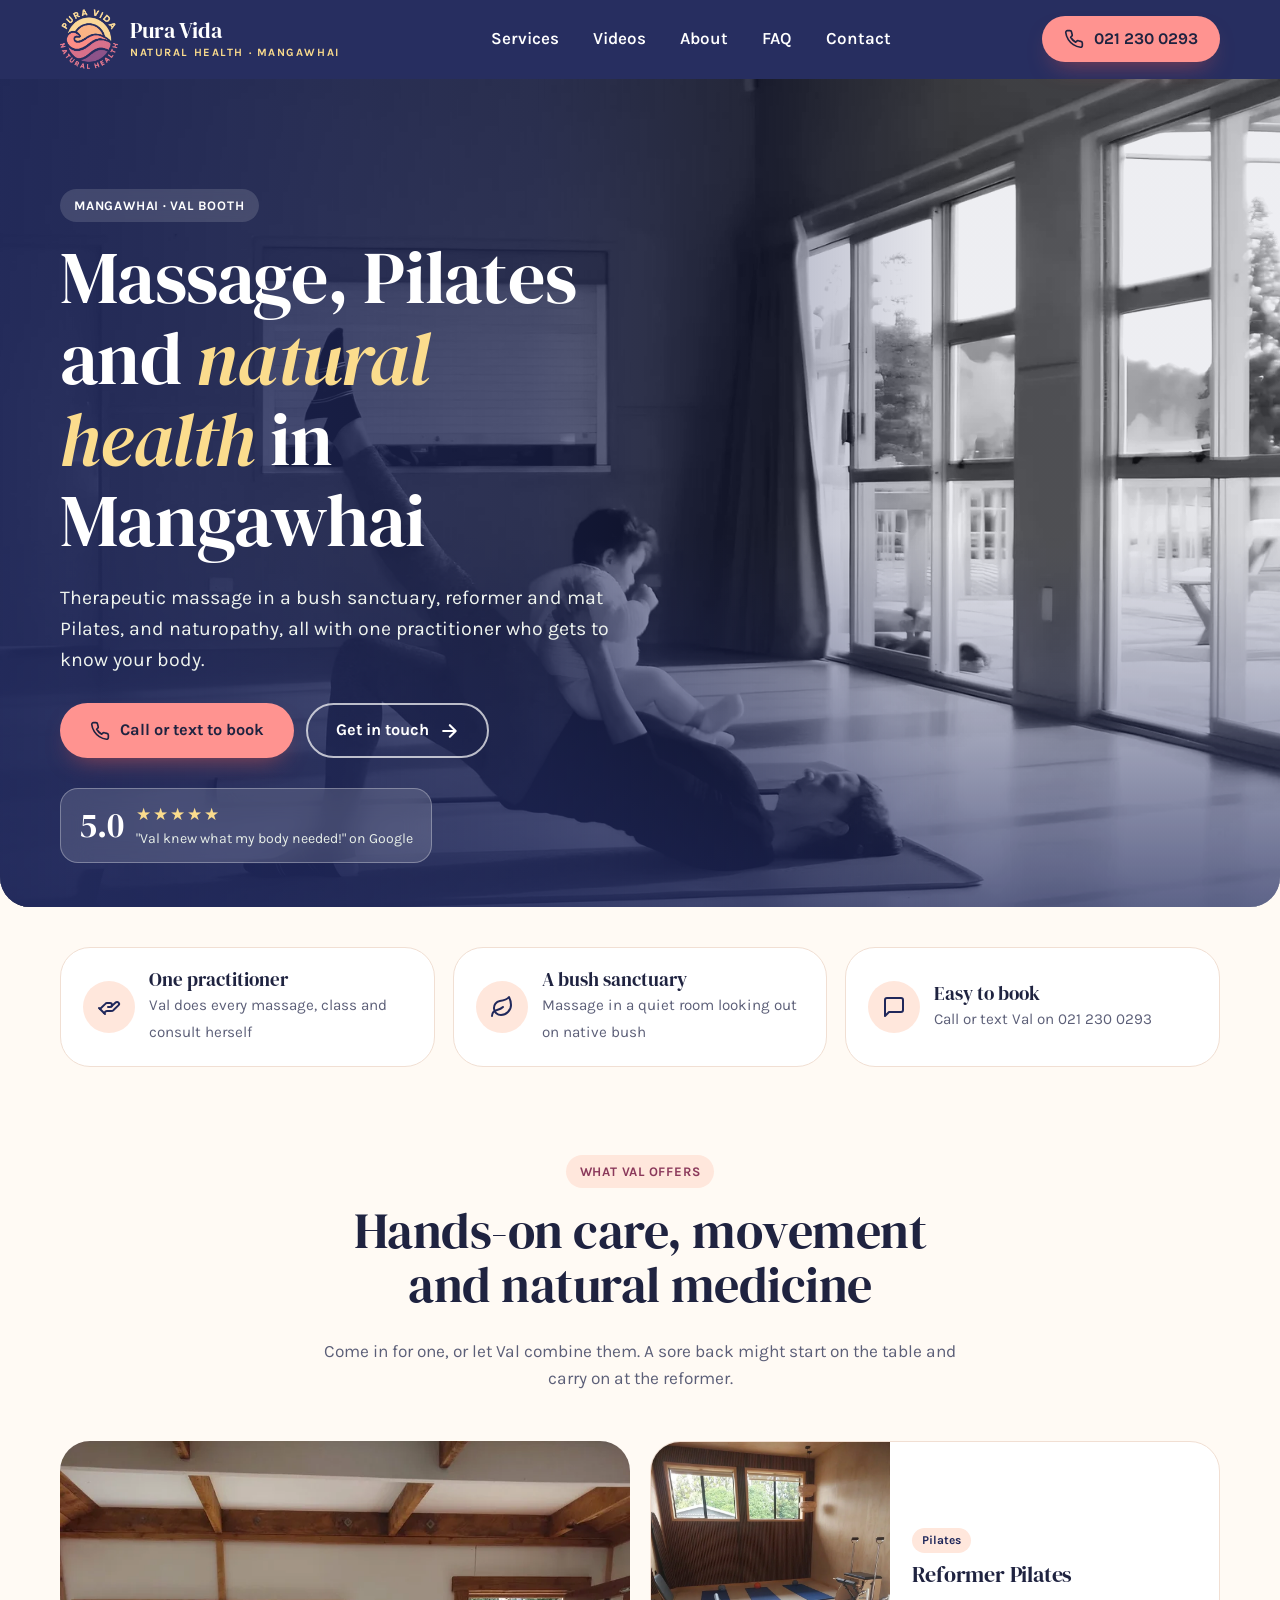
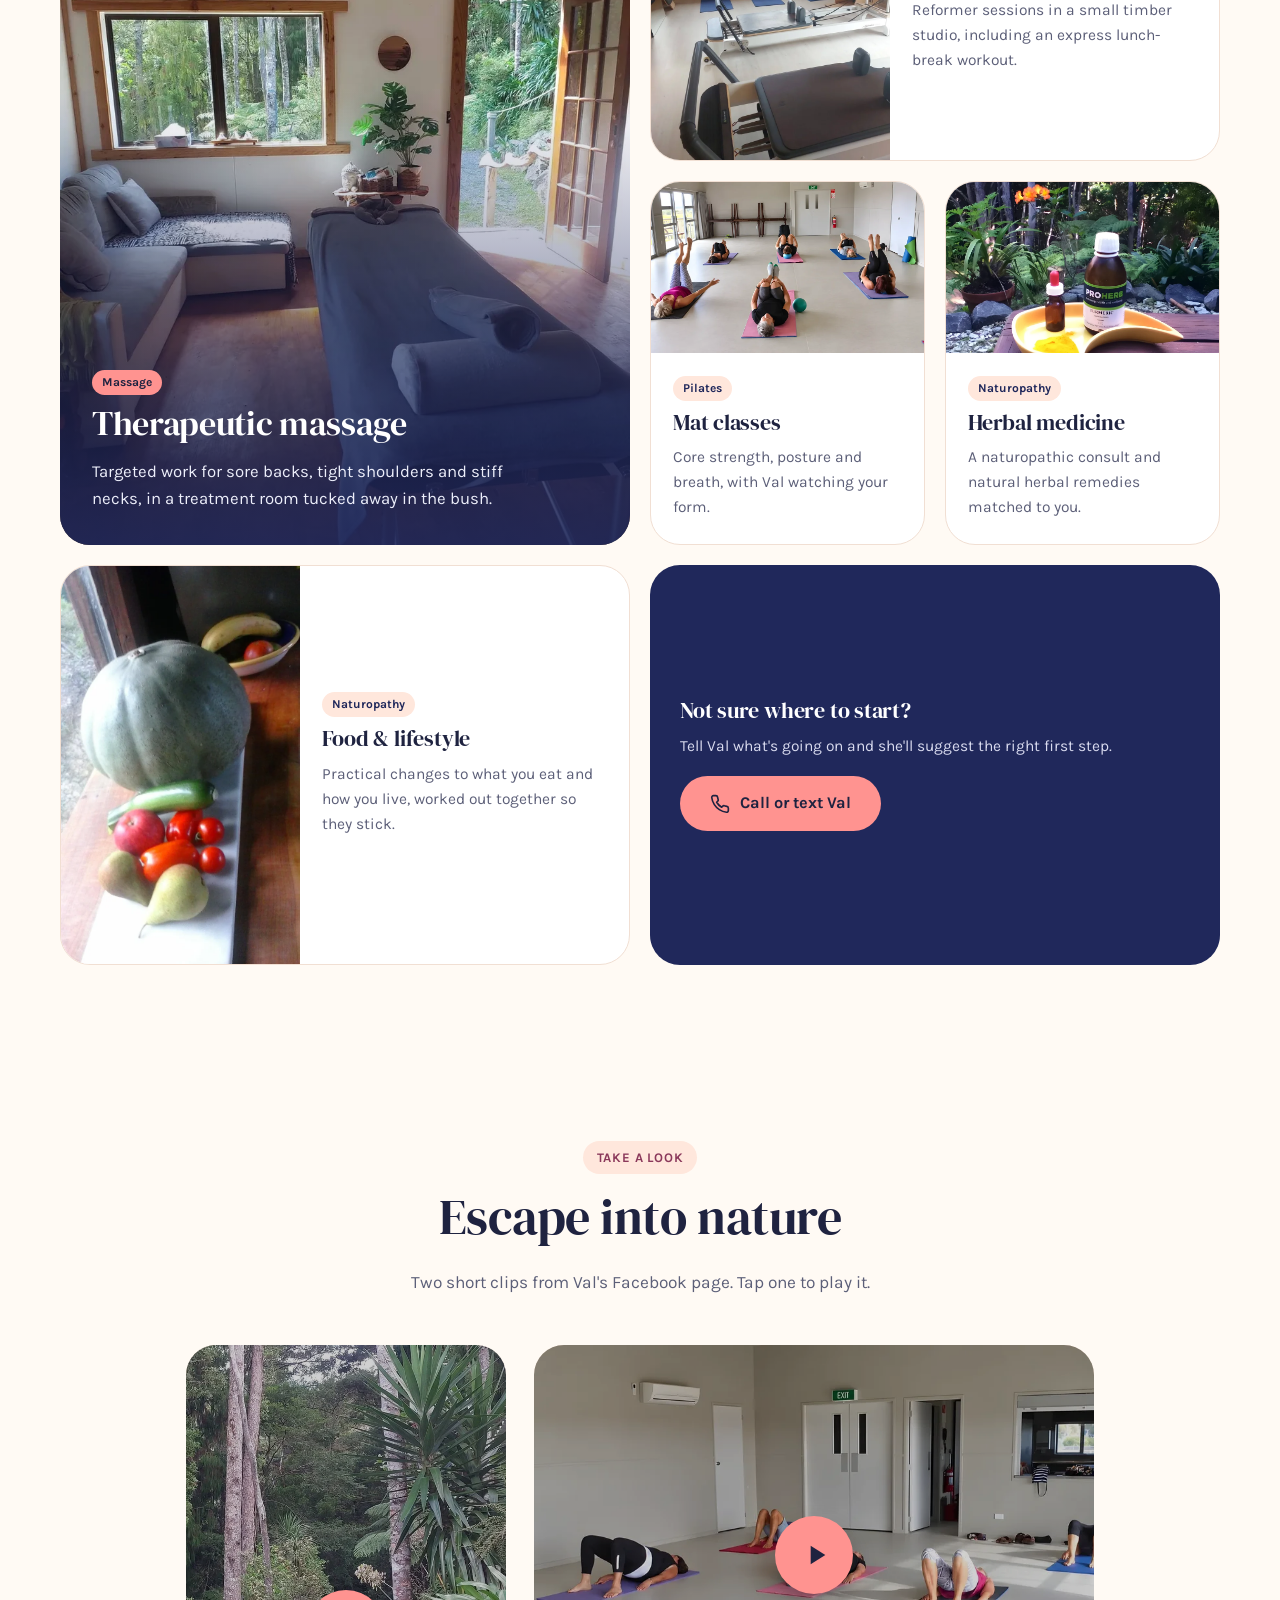
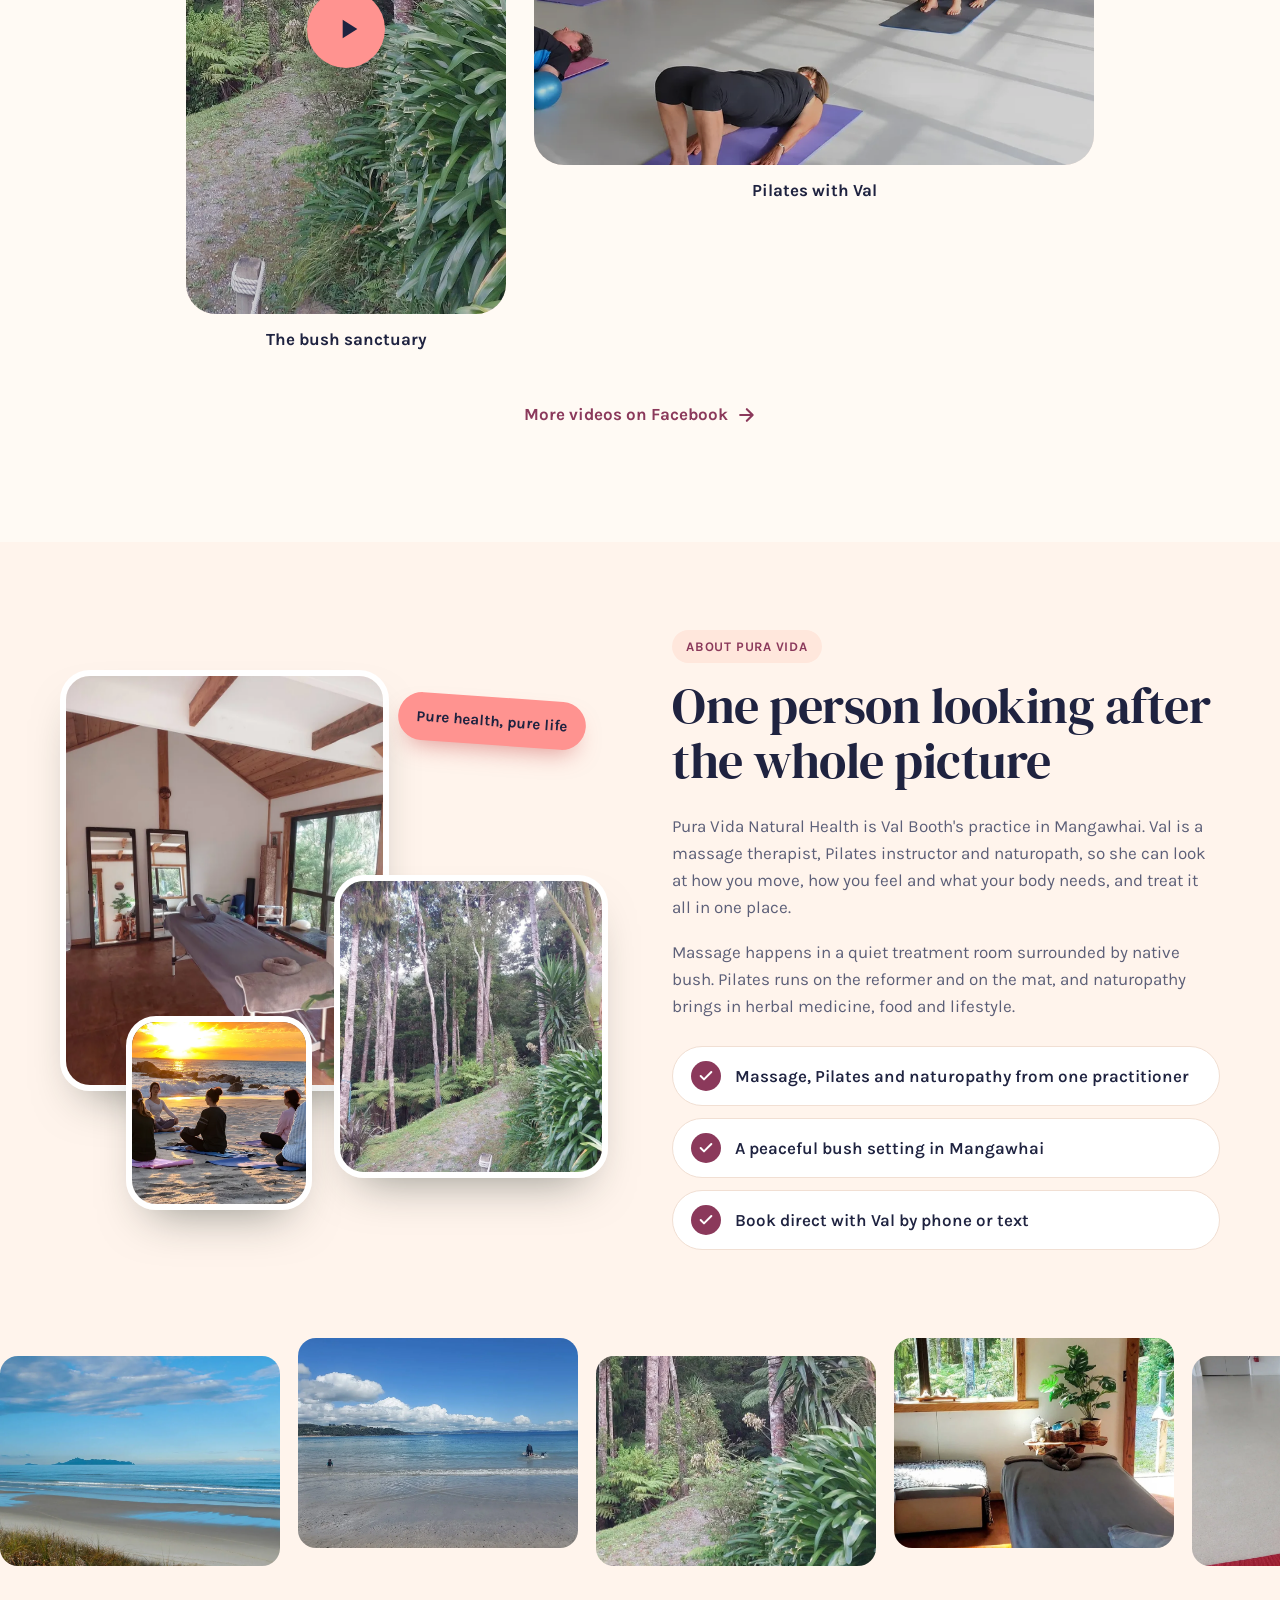
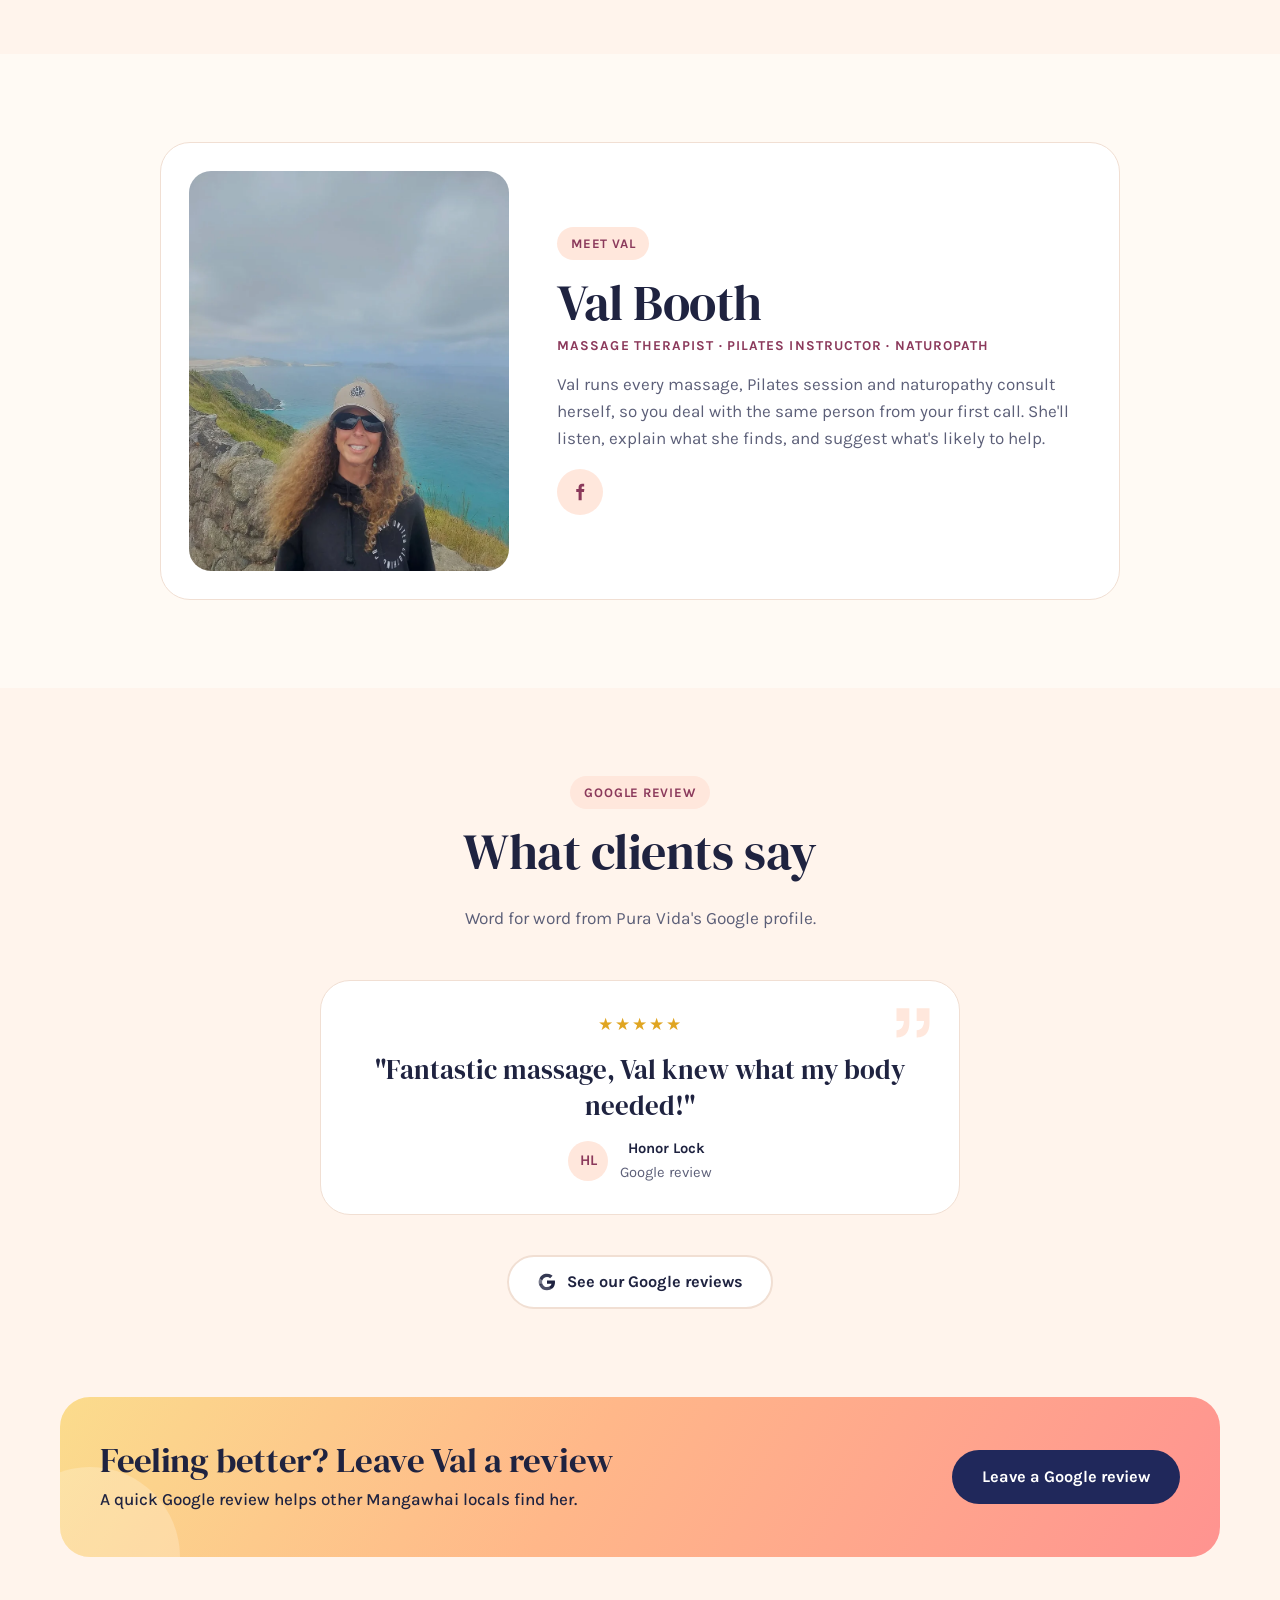
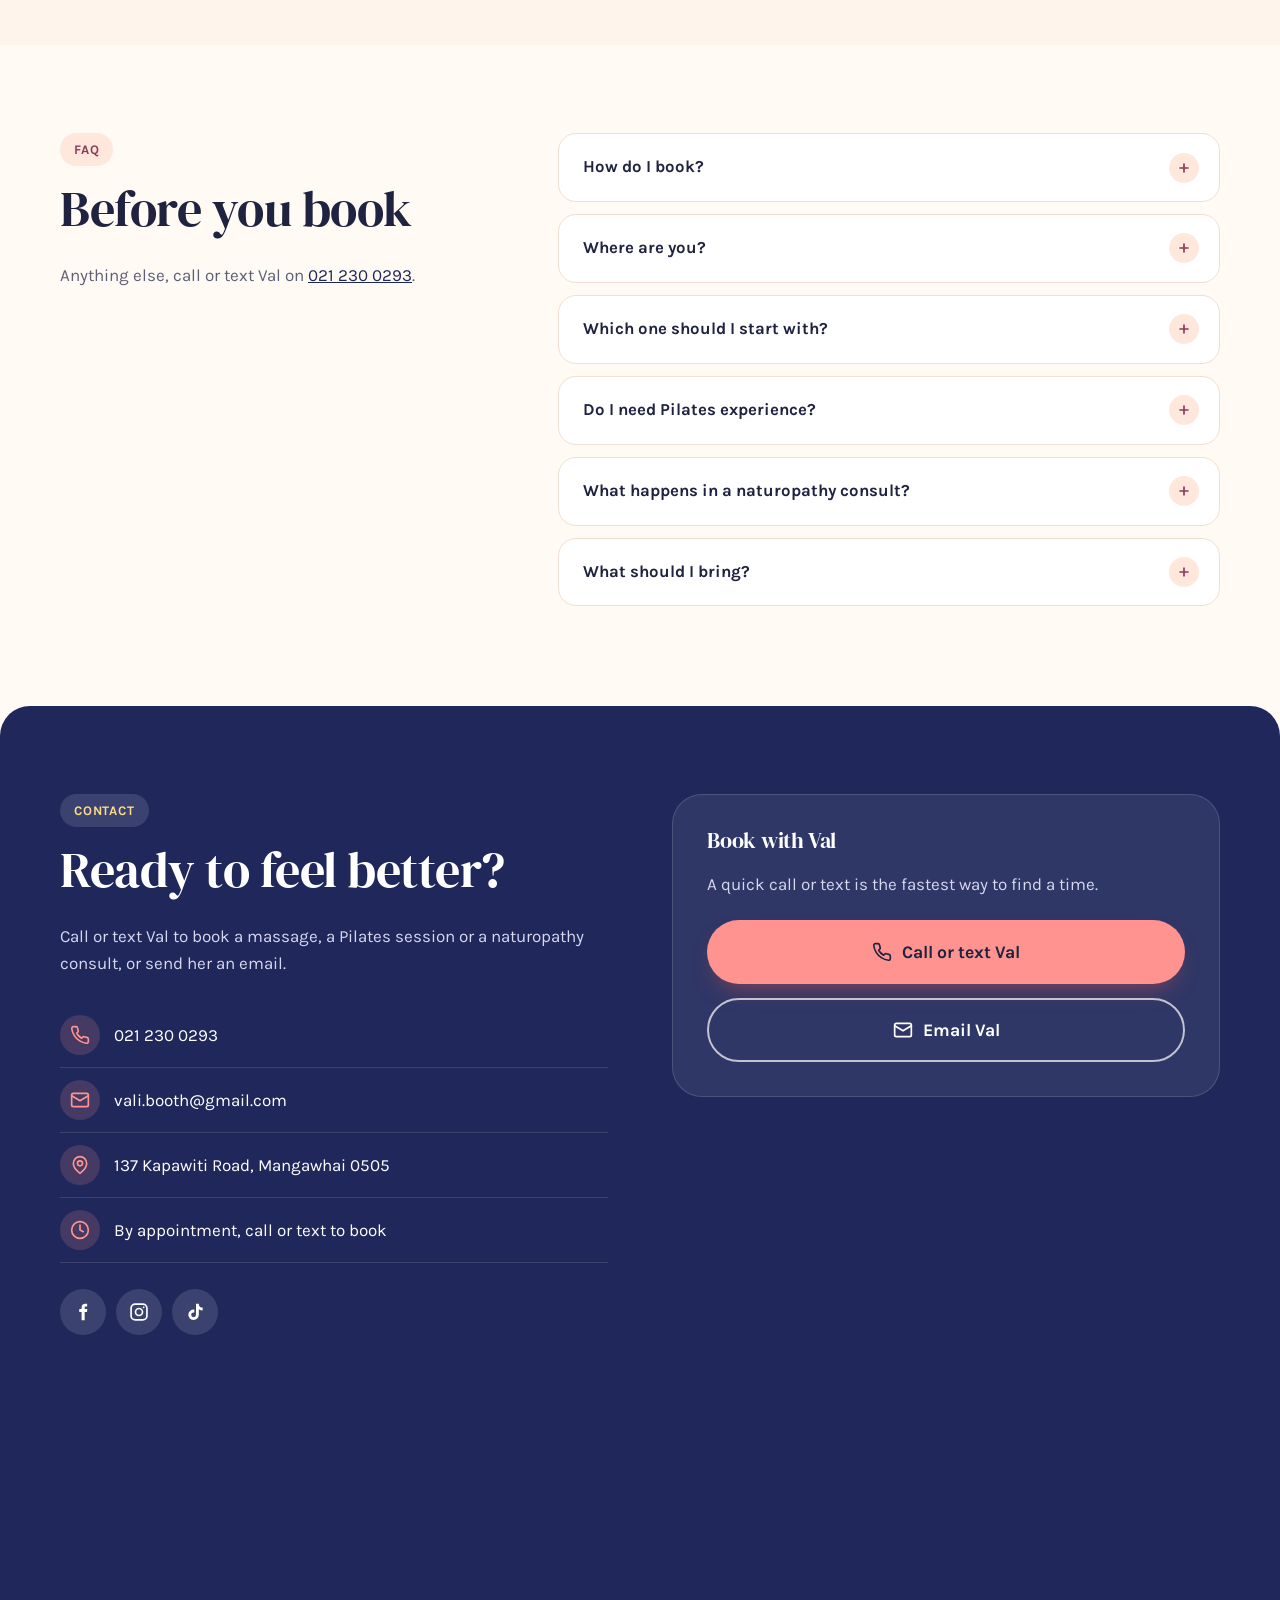
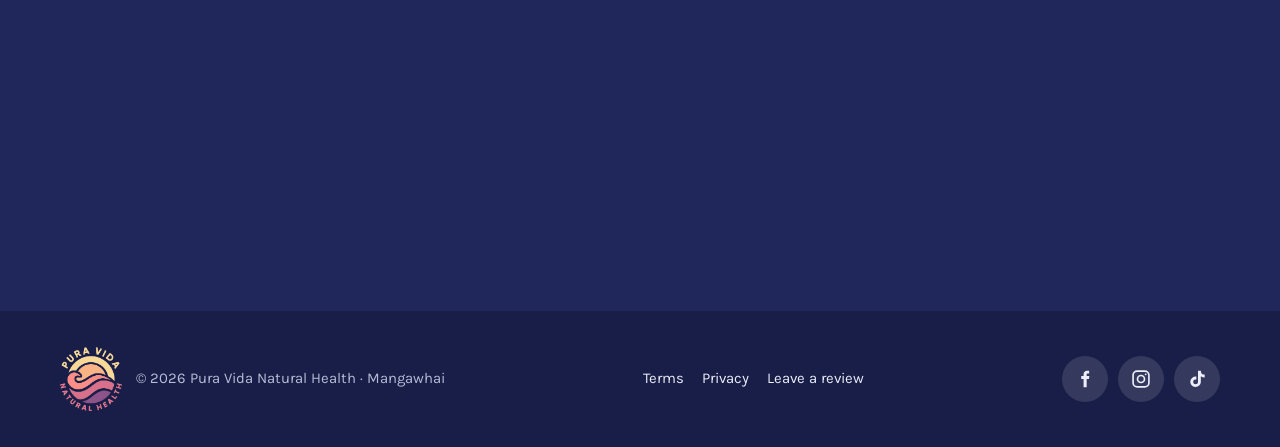
==== commit f6ffd0c3: "v2 rebuild: balanced sunset design with Val's own photos, Facebook videos, real Google review, Kapaw" ====
--- a/index.html
+++ b/index.html
@@ -1,836 +1,300 @@
 <!DOCTYPE html>
 <html lang="en-NZ">
 <head>
-<meta charset="UTF-8">
+<meta charset="utf-8">
 <meta name="viewport" content="width=device-width, initial-scale=1">
+<meta name="robots" content="noindex">
 <title>Pura Vida Natural Health | Massage, Pilates &amp; Naturopathy, Mangawhai</title>
-<meta name="description" content="Therapeutic massage, small-group Pilates and naturopathic care with Val Booth at the Vitality Centre, 1 Molesworth Drive, Mangawhai. Practising since 2008. Call 021 230 0293.">
+<meta name="description" content="Therapeutic massage in a bush sanctuary, reformer and mat Pilates, and naturopathy with Val Booth in Mangawhai. Call or text 021 230 0293 to book.">
 <meta property="og:title" content="Pura Vida Natural Health | Massage, Pilates &amp; Naturopathy, Mangawhai">
-<meta property="og:description" content="Therapeutic massage, small-group Pilates and naturopathic care with Val Booth in Mangawhai, Northland. Call 021 230 0293 to book.">
+<meta property="og:description" content="Therapeutic massage, Pilates and naturopathy with Val Booth in Mangawhai.">
+<meta property="og:image" content="https://therapeutic-massage-pilates-naturop.vercel.app/img/og-image.jpg">
+<meta property="og:image:width" content="1200">
+<meta property="og:image:height" content="630">
 <meta property="og:type" content="website">
-<meta property="og:image" content="img/baby-pilates.jpg">
-<link rel="icon" type="image/png" href="img/favicon.png">
-<meta name="theme-color" content="#20285b">
+<link rel="icon" href="img/favicon.png" type="image/png">
+<link rel="apple-touch-icon" href="img/apple-touch-icon.png">
 <link rel="preconnect" href="https://fonts.googleapis.com">
 <link rel="preconnect" href="https://fonts.gstatic.com" crossorigin>
-<link href="https://fonts.googleapis.com/css2?family=Bricolage+Grotesque:opsz,wght@12..96,400;12..96,500;12..96,600;12..96,700&family=Work+Sans:wght@400;500;600&display=swap" rel="stylesheet">
-<style>
-:root{
-  --bg:#fffaf4;
-  --bone:#fff0e5;
-  --ink:#20285b;
-  --ink-soft:#53566d;
-  --dark:#20285b;
-  --dark-2:#2c356d;
-  --accent:#ff9390;
-  --accent-deep:#8b395b;
-  --accent-soft:#ffe5e4;
-  --line:rgba(32,40,91,.12);
-  --radius:16px;
-  --shadow:0 14px 40px -18px rgba(32,40,91,.28);
-  --ease:cubic-bezier(.16,1,.3,1);
-}
-*{box-sizing:border-box;margin:0;padding:0}
-html{scroll-behavior:smooth}
-body{
-  font-family:'Work Sans',sans-serif;
-  background:var(--bg);
-  color:var(--ink);
-  font-size:16.5px;
-  line-height:1.7;
-  overflow-x:hidden;
-}
-img{max-width:100%;display:block;image-orientation:from-image}
-a{color:inherit;text-decoration:none}
-h1,h2,h3{font-family:'Bricolage Grotesque',sans-serif;line-height:1.12;font-weight:600;letter-spacing:-.015em}
-::selection{background:var(--accent);color:#fff}
-:focus-visible{outline:2px solid var(--accent);outline-offset:3px;border-radius:4px}
-
-/* ---------- intro ---------- */
-#intro{
-  position:fixed;inset:0;z-index:200;background:var(--dark);
-  display:flex;align-items:center;justify-content:center;flex-direction:column;gap:10px;
-  transition:opacity .7s var(--ease),visibility .7s;
-}
-#intro .intro-mark{
-  font-family:'Bricolage Grotesque',sans-serif;font-size:clamp(1.8rem,5vw,2.8rem);font-weight:600;color:#fffaf4;
-  opacity:0;transform:translateY(16px);animation:introUp .8s .15s var(--ease) forwards;
-}
-#intro .intro-sub{
-  color:#fbdc8d;font-size:.95rem;letter-spacing:.14em;text-transform:uppercase;
-  opacity:0;transform:translateY(12px);animation:introUp .8s .4s var(--ease) forwards;
-}
-#intro.done{opacity:0;visibility:hidden;pointer-events:none}
-@keyframes introUp{to{opacity:1;transform:none}}
-
-/* ---------- reveal ---------- */
-.rv{opacity:0;transform:translateY(26px);transition:opacity .8s var(--ease),transform .8s var(--ease)}
-.rv.on{opacity:1;transform:none}
-@media (prefers-reduced-motion:reduce){
-  html{scroll-behavior:auto}
-  .rv{opacity:1;transform:none;transition:none}
-  #intro{display:none}
-  *{animation-duration:.01ms !important;transition-duration:.01ms !important}
-}
-
-/* ---------- nav ---------- */
-header{
-  position:fixed;top:0;left:0;right:0;z-index:100;
-  transition:background .35s,box-shadow .35s;
-}
-header.scrolled{background:rgba(255,250,244,.92);backdrop-filter:blur(14px);box-shadow:0 1px 0 var(--line)}
-.nav-inner{
-  max-width:1180px;margin:0 auto;padding:0 22px;height:72px;
-  display:flex;align-items:center;justify-content:space-between;gap:16px;
-}
-.logo{display:flex;flex-direction:column;line-height:1.05}
-.logo strong{font-family:'Bricolage Grotesque',sans-serif;font-size:1.28rem;font-weight:700;color:#fff;transition:color .35s}
-.logo span{font-size:.74rem;letter-spacing:.22em;text-transform:uppercase;color:rgba(255,255,255,.75);transition:color .35s}
-header.scrolled .logo strong{color:var(--ink)}
-header.scrolled .logo span{color:var(--accent)}
-nav.links{display:flex;gap:30px;align-items:center}
-nav.links a{font-size:.95rem;font-weight:500;color:rgba(255,255,255,.9);transition:color .25s}
-nav.links a:hover{color:#fff}
-header.scrolled nav.links a{color:var(--ink-soft)}
-header.scrolled nav.links a:hover{color:var(--accent-deep)}
-.nav-call{
-  display:inline-flex;align-items:center;gap:8px;height:42px;padding:0 18px;border-radius:999px;
-  background:var(--accent);color:#fff !important;font-weight:600;font-size:.92rem;line-height:1;
-  transition:background .25s,transform .25s;
-}
-.nav-call:hover{background:var(--accent-deep);transform:translateY(-1px)}
-.nav-call svg{width:15px;height:15px}
-.burger{display:none;background:none;border:0;width:44px;height:44px;cursor:pointer;align-items:center;justify-content:center}
-.burger svg{width:26px;height:26px;stroke:#fff;transition:stroke .35s}
-header.scrolled .burger svg{stroke:var(--ink)}
-.mobile-menu{
-  display:none;position:fixed;top:72px;left:0;right:0;z-index:99;
-  background:var(--bg);border-bottom:1px solid var(--line);padding:18px 22px 26px;
-  flex-direction:column;gap:4px;box-shadow:var(--shadow);
-}
-.mobile-menu.open{display:flex}
-.mobile-menu a{padding:13px 6px;font-weight:500;font-size:1.05rem;border-bottom:1px solid var(--line)}
-.mobile-menu a:last-child{border-bottom:0}
-.mobile-menu .nav-call{justify-content:center;margin-top:12px;height:50px}
-
-/* ---------- hero ---------- */
-.hero{
-  position:relative;min-height:100dvh;background:var(--dark);
-  display:flex;align-items:flex-end;overflow:hidden;
-}
-.hero-slides{position:absolute;inset:0}
-.hero-slide{
-  position:absolute;inset:0;background-size:cover;background-position:center;
-  opacity:0;transition:opacity 1.8s ease;
-  filter:saturate(.85) contrast(1.04);
-}
-.hero-slide.active{opacity:1}
-.hero::after{
-  content:"";position:absolute;inset:0;z-index:1;
-  background:linear-gradient(180deg,rgba(32,40,91,.42) 0%,rgba(32,40,91,.30) 40%,rgba(32,40,91,.78) 100%);
-}
-.hero-content{
-  position:relative;z-index:2;max-width:1180px;margin:0 auto;width:100%;
-  padding:120px 22px 84px;color:#fff;
-}
-.hero-eyebrow{
-  display:inline-flex;align-items:center;gap:9px;font-size:.8rem;font-weight:600;
-  letter-spacing:.18em;text-transform:uppercase;color:#fbdc8d;margin-bottom:18px;
-}
-.hero-eyebrow svg{width:14px;height:14px}
-.hero h1{
-  font-size:clamp(2.5rem,6vw,4.1rem);max-width:15ch;font-weight:650;color:#fff;
-  margin-bottom:18px;text-wrap:balance;
-}
-.hero p.lead{max-width:46ch;font-size:1.12rem;color:rgba(255,255,255,.88);margin-bottom:30px}
-.hero-ctas{display:flex;gap:14px;flex-wrap:wrap;margin-bottom:34px}
-.btn{
-  display:inline-flex;align-items:center;justify-content:center;gap:9px;
-  height:54px;padding:0 28px;border-radius:999px;font-weight:600;font-size:1rem;line-height:1;
-  transition:transform .25s var(--ease),background .25s,color .25s,border-color .25s;cursor:pointer;border:0;
-}
-.btn:active{transform:scale(.98)}
-.btn svg{width:17px;height:17px}
-.btn-solid{background:var(--accent);color:#fff}
-.btn-solid:hover{background:var(--accent-deep);transform:translateY(-2px)}
-.btn-ghost{background:rgba(255,255,255,.1);color:#fff;border:1px solid rgba(255,255,255,.42);backdrop-filter:blur(6px)}
-.btn-ghost:hover{background:rgba(255,255,255,.2);transform:translateY(-2px)}
-.hero-review{
-  max-width:430px;border-radius:var(--radius);padding:18px 22px;
-  background:rgba(32,40,91,.38);border:1px solid rgba(255,255,255,.22);backdrop-filter:blur(12px);
-}
-.hero-review .stars{color:#c1872b;font-size:.92rem;letter-spacing:2px;margin-bottom:6px;display:flex;gap:2px}
-.hero-review .stars svg{width:15px;height:15px;fill:#c1872b}
-.hero-review blockquote{font-size:.98rem;color:rgba(255,255,255,.94);min-height:76px;transition:opacity .5s ease}
-.hero-review blockquote.fading{opacity:0}
-.hero-review cite{display:block;font-style:normal;font-size:.85rem;color:#fbdc8d;margin-top:8px}
-.hero-curve{position:absolute;bottom:-1px;left:0;right:0;z-index:3;display:block;width:100%;height:64px}
-.hero-curve path{fill:var(--bg)}
-
-/* ---------- sections ---------- */
-section{padding:96px 0}
-.wrap{max-width:1180px;margin:0 auto;padding:0 22px}
-.sec-head{max-width:640px;margin-bottom:54px}
-.sec-head h2{font-size:clamp(1.9rem,4vw,2.7rem);margin-bottom:14px}
-.sec-head p{color:var(--ink-soft);font-size:1.05rem}
-
-/* services */
-#services{background:var(--bg);padding-top:70px}
-.svc-grid{display:grid;grid-template-columns:repeat(3,1fr);gap:26px}
-.svc-card{
-  background:#fff;border-radius:var(--radius);overflow:hidden;border:1px solid var(--line);
-  transition:transform .35s var(--ease),box-shadow .35s var(--ease);
-  display:flex;flex-direction:column;
-}
-.svc-card:hover{transform:translateY(-6px);box-shadow:var(--shadow)}
-.svc-card .ph{aspect-ratio:4/3;overflow:hidden}
-.svc-card .ph img{width:100%;height:100%;object-fit:cover;filter:saturate(.85) contrast(1.04);transition:transform .6s var(--ease)}
-.svc-card:hover .ph img{transform:scale(1.05)}
-.svc-body{padding:24px 24px 28px;display:flex;flex-direction:column;gap:9px}
-.svc-tag{
-  display:inline-flex;align-items:center;gap:7px;font-size:.72rem;font-weight:600;
-  letter-spacing:.16em;text-transform:uppercase;color:var(--accent-deep);
-}
-.svc-tag svg{width:14px;height:14px}
-.svc-body h3{font-size:1.32rem}
-.svc-body p{font-size:.96rem;color:var(--ink-soft)}
-
-/* about */
-#about{background:var(--bone)}
-.about-grid{display:grid;grid-template-columns:1fr 1.05fr;gap:60px;align-items:center}
-.about-photo{position:relative}
-.about-photo img{
-  width:100%;aspect-ratio:4/3;object-fit:cover;border-radius:var(--radius);
-  filter:saturate(.85) contrast(1.04);box-shadow:var(--shadow);
-}
-.about-photo .corner{
-  position:absolute;left:18px;bottom:18px;background:var(--accent);color:#fff;
-  padding:10px 18px;border-radius:12px;font-family:'Bricolage Grotesque',sans-serif;
-  font-weight:600;font-size:.95rem;box-shadow:0 8px 22px -8px rgba(32,40,91,.5);
-}
-.about-copy h2{font-size:clamp(1.9rem,4vw,2.6rem);margin-bottom:18px}
-.about-copy p{color:var(--ink-soft);margin-bottom:16px}
-.checklist{list-style:none;margin-top:10px;display:flex;flex-direction:column;gap:13px}
-.checklist li{display:flex;gap:12px;align-items:flex-start;font-weight:500}
-.checklist svg{width:21px;height:21px;flex:none;margin-top:3px;color:var(--accent)}
-
-/* val */
-#val .val-card{
-  display:grid;grid-template-columns:auto 1fr;gap:38px;align-items:center;
-  background:#fff;border:1px solid var(--line);border-radius:var(--radius);
-  padding:44px 48px;max-width:860px;margin:0 auto;box-shadow:var(--shadow);
-}
-.avatar{
-  width:128px;height:128px;border-radius:50%;background:var(--dark);
-  display:flex;align-items:center;justify-content:center;position:relative;flex:none;
-}
-.avatar::after{content:"";position:absolute;inset:-7px;border-radius:50%;border:2px solid var(--accent)}
-.avatar span{font-family:'Bricolage Grotesque',sans-serif;font-size:2.5rem;font-weight:600;color:#fbdc8d}
-.val-copy h3{font-size:1.55rem;margin-bottom:4px}
-.val-copy .role{color:var(--accent-deep);font-weight:600;font-size:.95rem;margin-bottom:12px}
-.val-copy p{color:var(--ink-soft);font-size:.98rem}
-
-/* reviews */
-#reviews{background:var(--bg);padding-top:80px}
-.badge-note{
-  display:inline-block;background:var(--accent-soft);color:var(--accent-deep);
-  font-size:.8rem;font-weight:600;padding:6px 14px;border-radius:999px;margin-bottom:16px;
-}
-.rev-grid{display:grid;grid-template-columns:repeat(3,1fr);gap:26px;margin-bottom:40px}
-.rev-card{
-  background:#fff;border:1px solid var(--line);border-radius:var(--radius);padding:28px;
-  display:flex;flex-direction:column;gap:12px;transition:transform .35s var(--ease),box-shadow .35s var(--ease);
-}
-.rev-card:hover{transform:translateY(-5px);box-shadow:var(--shadow)}
-.rev-card .stars{display:flex;gap:3px}
-.rev-card .stars svg{width:16px;height:16px;fill:#c1872b}
-.rev-card p{font-size:.97rem;color:var(--ink)}
-.rev-card cite{font-style:normal;font-size:.88rem;color:var(--ink-soft);font-weight:500}
-.rev-actions{display:flex;gap:14px;flex-wrap:wrap}
-.btn-outline{background:transparent;color:var(--accent-deep);border:1.5px solid var(--accent)}
-.btn-outline:hover{background:var(--accent-soft);transform:translateY(-2px)}
-
-/* review banner */
-.banner{
-  background:linear-gradient(120deg,var(--dark) 0%,var(--dark-2) 100%);
-  padding:64px 0;
-}
-.banner .wrap{display:flex;align-items:center;justify-content:space-between;gap:28px;flex-wrap:wrap}
-.banner h2{color:#fff;font-size:clamp(1.5rem,3vw,2.1rem);max-width:22ch}
-.banner p{color:#dadced;font-size:1rem;margin-top:6px}
-
-/* contact */
-#contact{background:var(--bone)}
-.contact-card{
-  display:grid;grid-template-columns:1fr 1fr;background:#fff;border:1px solid var(--line);
-  border-radius:var(--radius);overflow:hidden;box-shadow:var(--shadow);max-width:1120px;margin:0 auto;
-}
-.contact-map{min-height:100%}
-.contact-map iframe{width:100%;height:100%;min-height:520px;border:0;display:block}
-.contact-info{padding:44px 44px 48px;display:flex;flex-direction:column;gap:14px}
-.contact-info h2{font-size:clamp(1.7rem,3vw,2.2rem);margin-bottom:6px}
-.contact-info>p{color:var(--ink-soft);margin-bottom:10px}
-.contact-btns{display:flex;flex-direction:column;gap:12px;margin-bottom:18px}
-.contact-btns .btn{width:100%}
-.btn-dark{background:var(--dark);color:#fff}
-.btn-dark:hover{background:var(--dark-2);transform:translateY(-2px)}
-.info-row{display:flex;gap:13px;align-items:flex-start;font-size:.96rem;color:var(--ink-soft)}
-.info-row svg{width:19px;height:19px;flex:none;margin-top:4px;color:var(--accent)}
-.info-row strong{color:var(--ink);font-weight:600}
-.socials{display:flex;gap:12px;margin-top:14px}
-.socials a{
-  width:44px;height:44px;border-radius:50%;border:1.5px solid var(--line);
-  display:inline-flex;align-items:center;justify-content:center;color:var(--ink-soft);
-  transition:all .25s;
-}
-.socials a:hover{background:var(--accent);border-color:var(--accent);color:#fff;transform:translateY(-2px)}
-.socials svg{width:19px;height:19px;fill:currentColor}
-
-/* footer */
-footer{background:var(--dark);color:#dadced;padding:64px 0 34px}
-.foot-grid{display:grid;grid-template-columns:1.4fr 1fr 1fr;gap:44px;margin-bottom:44px}
-.foot-brand strong{font-family:'Bricolage Grotesque',sans-serif;color:#fff;font-size:1.3rem;font-weight:700;display:block;margin-bottom:4px}
-.foot-brand .tag{font-size:.74rem;letter-spacing:.22em;text-transform:uppercase;color:var(--accent);display:block;margin-bottom:14px}
-.foot-brand p{font-size:.93rem;max-width:34ch}
-footer h3{color:#fff;font-family:'Bricolage Grotesque',sans-serif;font-size:1.05rem;font-weight:600;margin-bottom:16px}
-.foot-links{list-style:none;display:flex;flex-direction:column;gap:10px}
-.foot-links a{font-size:.93rem;transition:color .25s}
-.foot-links a:hover{color:#fff}
-.foot-contact{list-style:none;display:flex;flex-direction:column;gap:12px;font-size:.93rem}
-.foot-contact li{display:flex;gap:10px;align-items:flex-start}
-.foot-contact svg{width:16px;height:16px;flex:none;margin-top:4px;color:var(--accent)}
-.foot-bottom{
-  border-top:1px solid rgba(255,255,255,.12);padding-top:26px;
-  display:flex;justify-content:space-between;align-items:center;gap:18px;flex-wrap:wrap;font-size:.85rem;
-}
-.foot-bottom .socials{margin-top:0}
-.foot-bottom .socials a{border-color:rgba(255,255,255,.2);color:#dadced}
-.foot-bottom .socials a:hover{color:#fff}
-
-/* responsive */
-@media (max-width:960px){
-  .svc-grid{grid-template-columns:repeat(2,1fr)}
-  .about-grid{grid-template-columns:1fr;gap:38px}
-  .rev-grid{grid-template-columns:1fr;gap:18px}
-  .contact-card{grid-template-columns:1fr}
-  .contact-map{order:2}
-  .contact-map iframe{min-height:340px}
-  .contact-info{order:1}
-  .foot-grid{grid-template-columns:1fr 1fr}
-}
-@media (max-width:700px){
-  nav.links{display:none}
-  .burger{display:inline-flex}
-  section{padding:70px 0}
-  .svc-grid{grid-template-columns:1fr}
-  #val .val-card{grid-template-columns:1fr;text-align:center;padding:36px 26px;gap:24px}
-  .avatar{margin:0 auto}
-  .banner .wrap{flex-direction:column;align-items:flex-start}
-  .foot-grid{grid-template-columns:1fr;gap:34px}
-  .hero-content{padding:110px 22px 70px}
-}
-
-/* One permanent hero photograph. Mobile keeps the full mother-and-baby composition visible. */
-.hero-image{position:absolute;inset:0;width:100%;height:100%;object-fit:cover;object-position:64% center}
-.hero::after{background:linear-gradient(90deg,rgba(32,40,91,.87),rgba(32,40,91,.6) 33%,rgba(32,40,91,.05) 70%)}
-.hero-content{padding-top:140px;padding-bottom:75px}.hero-content h1{font-size:clamp(2.5rem,4.7vw,3.6rem);max-width:13ch}.hero p.lead{max-width:35ch}.hero-review{max-width:350px}
-.logo{display:flex!important;align-items:center;gap:12px}.brand-image{width:60px;height:60px;object-fit:contain;border-radius:6px}.brand-name{display:flex;flex-direction:column}.brand-name>span{font-size:10px;letter-spacing:.13em}
-.practice-gallery{padding:60px 0 80px}.practice-gallery h2{margin-bottom:30px}.practice-photos{display:grid;grid-template-columns:.8fr 1.2fr;gap:24px}.practice-photos img{width:100%;height:420px;object-fit:cover;border-radius:var(--radius,12px)}
-@media(max-width:768px){.hero{display:flex;flex-direction:column;min-height:0;padding-top:80px}.hero-image{position:relative;inset:auto;width:100%;height:auto;object-fit:contain;order:0}.hero::after{display:none}.hero-content{order:1;padding:30px 22px 65px;background:var(--dark)}.hero-content h1{max-width:18ch}.hero p.lead{max-width:42ch}.hero-review{max-width:100%}.brand-image{width:50px;height:50px}.practice-photos{grid-template-columns:1fr}.practice-photos img{height:auto;max-height:500px;object-fit:cover}}
-
-
-.logo{flex-direction:row!important}.logo .brand-name{font-size:inherit;letter-spacing:normal}.brand-name strong{font-size:21px}.brand-name>span{font-size:10px}
-@media(min-width:769px){.hero{min-height:760px}.hero-image{left:auto;right:0;top:100px;bottom:40px;width:64%;height:calc(100% - 140px);object-fit:contain;object-position:center}.hero::after{background:linear-gradient(90deg,var(--dark) 0%,rgba(32,40,91,.95) 25%,transparent 48%)}.hero-content{padding-top:125px;padding-bottom:65px}.hero-content h1{font-size:clamp(2.3rem,3.6vw,3.1rem);max-width:13ch}.hero p.lead{font-size:1rem;max-width:32ch}.hero-review{max-width:320px}.hero-review blockquote{font-size:.85rem;min-height:0}}
-
-.hero{padding-bottom:0}@media(min-width:769px){.hero{padding:0;min-height:760px}.hero-image{object-position:center}}
-
-/* Pura Vida sunset palette: navy, sunshine, peach and coral. */
-:root{--sunshine:#fbdc8d;--peach:#ffb789;--coral:#ff9390;--plum:#8b395b}
-::selection{background:var(--sunshine);color:var(--ink)}
-:focus-visible{outline-color:var(--plum)}
-header,header.scrolled{background:var(--dark);box-shadow:0 1px 0 rgba(251,220,141,.2)}
-header.scrolled .logo strong{color:#fffaf4}
-header.scrolled .logo span,.logo span{color:var(--sunshine)}
-header.scrolled nav.links a{color:#fffaf4}
-header.scrolled nav.links a:hover,nav.links a:hover{color:var(--sunshine)}
-header.scrolled .burger svg{stroke:var(--sunshine)}
-.brand-image{width:68px;height:68px;border-radius:0}
-.nav-inner{height:84px}.mobile-menu{top:84px}
-.nav-call,.btn-solid,.about-photo .corner{background:var(--coral);color:var(--ink)!important}
-.nav-call:hover,.btn-solid:hover{background:var(--peach)}
-.btn-outline{border-color:var(--plum);color:var(--plum)}
-.checklist svg,.info-row svg{color:var(--plum)}
-.socials a:hover{color:var(--ink)}
-.hero-eyebrow,.hero-review cite,#intro .intro-sub{color:var(--sunshine)}
-.hero-review .stars,.hero-review .stars svg{color:var(--sunshine);fill:var(--sunshine)}
-#services .svc-card:nth-child(1){border-top:4px solid var(--sunshine)}
-#services .svc-card:nth-child(2){border-top:4px solid var(--peach)}
-#services .svc-card:nth-child(3){border-top:4px solid var(--coral)}
-#about{background:#fff0e5}#contact{background:#ffe9e7}
-.banner{background:var(--dark);border-top:4px solid var(--coral)}
-.banner .btn-solid{background:var(--sunshine)}
-.banner .btn-solid:hover{background:var(--peach)}
-.foot-brand .tag,.foot-contact svg{color:var(--sunshine)}
-.footer-logo{width:150px;height:150px;object-fit:contain;margin-bottom:18px}
-html{scroll-padding-top:100px}
-@media(max-width:768px){.hero{padding-top:84px}.brand-image{width:62px;height:62px}}
-@media(max-width:380px){.brand-name strong{font-size:18px}.logo{gap:8px}.brand-image{width:54px;height:54px}}
-
-</style>
+<link href="https://fonts.googleapis.com/css2?family=DM+Serif+Display:ital@0;1&family=Karla:wght@400;500;600;700&display=swap" rel="stylesheet">
+<link rel="preload" as="image" href="img/hero-1920.webp" imagesrcset="img/hero-1080.webp 1080w, img/hero-1920.webp 1920w, img/hero-3840.webp 3840w" imagesizes="100vw">
+<script>document.documentElement.classList.add('js')</script>
+<link rel="stylesheet" href="style.css">
 </head>
 <body>
 
-<div id="navSentinel" style="position:absolute;top:0;height:60px;width:1px" aria-hidden="true"></div>
-<div id="intro" aria-hidden="true">
-  <div class="intro-mark">Pura Vida Natural Health</div>
-  <div class="intro-sub">Mangawhai, Northland</div>
-</div>
-
-<header id="header">
-  <div class="nav-inner">
-    <a class="logo" href="#top" aria-label="Pura Vida Natural Health, home">
-      <img class="brand-image" src="img/pura-vida-logo.webp" alt="Pura Vida Natural Health" width="64" height="64">
-      <span class="brand-name"><strong>Pura Vida</strong><span>Natural Health</span></span>
+<svg width="0" height="0" style="position:absolute" aria-hidden="true">
+  <symbol id="i-phone" viewBox="0 0 24 24" fill="none" stroke="currentColor" stroke-width="2" stroke-linecap="round" stroke-linejoin="round"><path d="M22 16.9v3a2 2 0 0 1-2.2 2 19.8 19.8 0 0 1-8.6-3.1 19.5 19.5 0 0 1-6-6A19.8 19.8 0 0 1 2.1 4.2 2 2 0 0 1 4.1 2h3a2 2 0 0 1 2 1.7c.1 1 .4 1.9.7 2.8a2 2 0 0 1-.5 2.1L8 9.9a16 16 0 0 0 6 6l1.3-1.3a2 2 0 0 1 2.1-.4c.9.3 1.8.6 2.8.7a2 2 0 0 1 1.7 2z"/></symbol>
+  <symbol id="i-mail" viewBox="0 0 24 24" fill="none" stroke="currentColor" stroke-width="2" stroke-linecap="round" stroke-linejoin="round"><rect x="2" y="4" width="20" height="16" rx="2"/><path d="m22 7-10 6L2 7"/></symbol>
+  <symbol id="i-pin" viewBox="0 0 24 24" fill="none" stroke="currentColor" stroke-width="2" stroke-linecap="round" stroke-linejoin="round"><path d="M20 10c0 6-8 12-8 12s-8-6-8-12a8 8 0 0 1 16 0z"/><circle cx="12" cy="10" r="3"/></symbol>
+  <symbol id="i-clock" viewBox="0 0 24 24" fill="none" stroke="currentColor" stroke-width="2" stroke-linecap="round" stroke-linejoin="round"><circle cx="12" cy="12" r="10"/><path d="M12 6v6l4 2"/></symbol>
+  <symbol id="i-check" viewBox="0 0 24 24" fill="none" stroke="currentColor" stroke-width="3" stroke-linecap="round" stroke-linejoin="round"><path d="M20 6 9 17l-5-5"/></symbol>
+  <symbol id="i-leaf" viewBox="0 0 24 24" fill="none" stroke="currentColor" stroke-width="2" stroke-linecap="round" stroke-linejoin="round"><path d="M11 20A7 7 0 0 1 9.8 6.1C15.5 5 17 4.5 19 2c1 2 2 4.2 2 8 0 5.5-4.8 10-10 10Z"/><path d="M2 21c0-3 1.9-5.4 5.1-6.1C9.5 14.4 12 13 13 12"/></symbol>
+  <symbol id="i-hands" viewBox="0 0 24 24" fill="none" stroke="currentColor" stroke-width="2" stroke-linecap="round" stroke-linejoin="round"><path d="M11 12h2a2 2 0 1 0 0-4h-3c-.6 0-1.1.2-1.4.6L3 14"/><path d="m7 18 1.6-1.4c.3-.4.8-.6 1.4-.6h4c1.1 0 2.1-.4 2.8-1.2l4.6-4.4a2 2 0 0 0-2.75-2.91l-4.2 3.9"/><path d="m2 13 6 6"/></symbol>
+  <symbol id="i-chat" viewBox="0 0 24 24" fill="none" stroke="currentColor" stroke-width="2" stroke-linecap="round" stroke-linejoin="round"><path d="M21 15a2 2 0 0 1-2 2H7l-4 4V5a2 2 0 0 1 2-2h14a2 2 0 0 1 2 2z"/></symbol>
+  <symbol id="i-quote" viewBox="0 0 24 24" fill="currentColor"><path d="M3 21c3 0 7-1 7-8V5H3v7h4c0 3-1.5 5-4 5v4zm11 0c3 0 7-1 7-8V5h-7v7h4c0 3-1.5 5-4 5v4z"/></symbol>
+  <symbol id="i-play" viewBox="0 0 24 24" fill="currentColor"><path d="M8 5v14l11-7z"/></symbol>
+  <symbol id="i-arrow" viewBox="0 0 24 24" fill="none" stroke="currentColor" stroke-width="2.5" stroke-linecap="round" stroke-linejoin="round"><path d="M5 12h14M13 5l7 7-7 7"/></symbol>
+  <symbol id="i-google" viewBox="0 0 24 24" fill="currentColor"><path d="M21.6 12.2c0-.7-.1-1.4-.2-2H12v3.8h5.4a4.6 4.6 0 0 1-2 3v2.5h3.2c1.9-1.7 3-4.3 3-7.3z"/><path d="M12 22c2.7 0 5-.9 6.6-2.4l-3.2-2.5c-.9.6-2 1-3.4 1-2.6 0-4.8-1.8-5.6-4.1H3.1v2.6A10 10 0 0 0 12 22z" opacity=".8"/><path d="M6.4 14c-.2-.6-.3-1.3-.3-2s.1-1.4.3-2V7.4H3.1a10 10 0 0 0 0 9.2z" opacity=".6"/><path d="M12 6c1.5 0 2.8.5 3.8 1.5l2.9-2.9A10 10 0 0 0 3.1 7.4L6.4 10C7.2 7.7 9.4 6 12 6z" opacity=".9"/></symbol>
+  <symbol id="i-fb" viewBox="0 0 24 24" fill="currentColor"><path d="M14 8.5V6.8c0-.8.2-1.3 1.4-1.3H17V2.2c-.3 0-1.3-.1-2.5-.1-2.5 0-4.2 1.5-4.2 4.3v2.1H7.5V12h2.8v10H14V12h2.8l.4-3.5z"/></symbol>
+  <symbol id="i-ig" viewBox="0 0 24 24" fill="none" stroke="currentColor" stroke-width="2"><rect x="2.5" y="2.5" width="19" height="19" rx="5"/><circle cx="12" cy="12" r="4.2"/><circle cx="17.6" cy="6.4" r="1.1" fill="currentColor" stroke="none"/></symbol>
+  <symbol id="i-tt" viewBox="0 0 24 24" fill="currentColor"><path d="M16.6 2h-3.4v13.4a2.9 2.9 0 1 1-2.9-2.9c.3 0 .6 0 .9.1V9.1a6.3 6.3 0 1 0 5.4 6.3V8.6a8 8 0 0 0 4.6 1.5V6.7a4.7 4.7 0 0 1-4.6-4.7z"/></symbol>
+  <symbol id="i-in" viewBox="0 0 24 24" fill="currentColor"><path d="M4.98 3.5a2.5 2.5 0 1 1 0 5 2.5 2.5 0 0 1 0-5zM3 9h4v12H3zM9 9h3.8v1.7h.1c.5-1 1.8-2 3.7-2 4 0 4.7 2.6 4.7 6V21h-4v-5.4c0-1.3 0-3-1.8-3s-2.1 1.4-2.1 2.9V21H9z"/></symbol>
+</svg>
+
+<a class="skip" href="#services">Skip to content</a>
+
+<!-- 1. NAV -->
+<header class="nav" id="nav">
+  <div class="wrap">
+    <a href="#top" class="logo" aria-label="Pura Vida Natural Health, back to top">
+      <img src="img/logo.png" alt="" width="846" height="868">
+      <span>Pura Vida<small>Natural Health · Mangawhai</small></span>
     </a>
-    <nav class="links" aria-label="Main">
-      <a href="#services">Services</a>
-      <a href="#about">About</a>
-      <a href="#reviews">Reviews</a>
-      <a href="#contact">Contact</a>
-      <a class="nav-call" href="tel:+64212300293">
-        <svg viewBox="0 0 24 24" fill="none" stroke="currentColor" stroke-width="1.6" stroke-linecap="round" stroke-linejoin="round"><path d="M22 16.9v3a2 2 0 0 1-2.2 2 19.8 19.8 0 0 1-8.6-3.1 19.5 19.5 0 0 1-6-6A19.8 19.8 0 0 1 2.1 4.2 2 2 0 0 1 4.1 2h3a2 2 0 0 1 2 1.7c.1 1 .4 2 .7 2.9a2 2 0 0 1-.5 2.1L8.1 10a16 16 0 0 0 6 6l1.3-1.3a2 2 0 0 1 2.1-.4c.9.3 1.9.5 2.9.7a2 2 0 0 1 1.6 2z"/></svg>
-        021 230 0293
-      </a>
-    </nav>
-    <button class="burger" id="burger" aria-label="Open menu" aria-expanded="false">
-      <svg viewBox="0 0 24 24" fill="none" stroke-width="1.8" stroke-linecap="round"><path d="M4 7h16M4 12h16M4 17h16"/></svg>
-    </button>
+    <ul class="nav-links" id="navLinks">
+      <li><a href="#services">Services</a></li>
+      <li><a href="#videos">Videos</a></li>
+      <li><a href="#about">About</a></li>
+      <li><a href="#faq">FAQ</a></li>
+      <li><a href="#contact">Contact</a></li>
+    </ul>
+    <div class="nav-right">
+      <a class="btn btn-primary nav-call" href="tel:+64212300293"><svg class="icon" aria-hidden="true"><use href="#i-phone"/></svg><span class="label">021 230 0293</span><span class="sr">Call 021 230 0293</span></a>
+      <button class="burger" id="burger" aria-label="Open menu" aria-expanded="false" aria-controls="navLinks">
+        <svg viewBox="0 0 24 24" fill="none" stroke="currentColor" stroke-width="2.4" stroke-linecap="round" aria-hidden="true"><path d="M3 6h18M3 12h18M3 18h18"/></svg>
+      </button>
+    </div>
   </div>
 </header>
-<div class="mobile-menu" id="mobileMenu">
-  <a href="#services">Services</a>
-  <a href="#about">About</a>
-  <a href="#reviews">Reviews</a>
-  <a href="#contact">Contact</a>
-  <a class="nav-call" href="tel:+64212300293">
-    <svg viewBox="0 0 24 24" fill="none" stroke="currentColor" stroke-width="1.6" stroke-linecap="round" stroke-linejoin="round"><path d="M22 16.9v3a2 2 0 0 1-2.2 2 19.8 19.8 0 0 1-8.6-3.1 19.5 19.5 0 0 1-6-6A19.8 19.8 0 0 1 2.1 4.2 2 2 0 0 1 4.1 2h3a2 2 0 0 1 2 1.7c.1 1 .4 2 .7 2.9a2 2 0 0 1-.5 2.1L8.1 10a16 16 0 0 0 6 6l1.3-1.3a2 2 0 0 1 2.1-.4c.9.3 1.9.5 2.9.7a2 2 0 0 1 1.6 2z"/></svg>
-    Call 021 230 0293
-  </a>
-</div>
 
 <main id="top">
 
-<!-- HERO -->
-<section class="hero" id="hero">
-  <img class="hero-image" src="img/baby-pilates.jpg" alt="A mother practising Pilates with her baby" width="1734" height="907" fetchpriority="high">
-  <div class="hero-content">
-    <p class="hero-eyebrow">
-      <svg viewBox="0 0 24 24" fill="none" stroke="currentColor" stroke-width="1.6" stroke-linecap="round" stroke-linejoin="round"><path d="M20 10c0 6-8 12-8 12s-8-6-8-12a8 8 0 0 1 16 0z"/><circle cx="12" cy="10" r="3"/></svg>
-      Vitality Centre, Mangawhai
-    </p>
-    <h1>Massage, Pilates and naturopathy in the heart of Mangawhai</h1>
-    <p class="lead">Val Booth has been bringing bodies back to balance since 2008. One practitioner, one plan for your health, all under one roof.</p>
-    <div class="hero-ctas">
-      <a class="btn btn-solid" href="tel:+64212300293">
-        <svg viewBox="0 0 24 24" fill="none" stroke="currentColor" stroke-width="1.6" stroke-linecap="round" stroke-linejoin="round"><path d="M22 16.9v3a2 2 0 0 1-2.2 2 19.8 19.8 0 0 1-8.6-3.1 19.5 19.5 0 0 1-6-6A19.8 19.8 0 0 1 2.1 4.2 2 2 0 0 1 4.1 2h3a2 2 0 0 1 2 1.7c.1 1 .4 2 .7 2.9a2 2 0 0 1-.5 2.1L8.1 10a16 16 0 0 0 6 6l1.3-1.3a2 2 0 0 1 2.1-.4c.9.3 1.9.5 2.9.7a2 2 0 0 1 1.6 2z"/></svg>
-        Call to book
-      </a>
-      <a class="btn btn-ghost" href="#contact">Visit the clinic</a>
-    </div>
-    <div class="hero-review" id="heroReview">
-      <div class="stars" aria-label="Five star review">
-        <svg viewBox="0 0 24 24"><path d="M12 2l2.9 6.3 6.8.8-5 4.7 1.3 6.7L12 17l-6 3.5 1.3-6.7-5-4.7 6.8-.8z"/></svg>
-        <svg viewBox="0 0 24 24"><path d="M12 2l2.9 6.3 6.8.8-5 4.7 1.3 6.7L12 17l-6 3.5 1.3-6.7-5-4.7 6.8-.8z"/></svg>
-        <svg viewBox="0 0 24 24"><path d="M12 2l2.9 6.3 6.8.8-5 4.7 1.3 6.7L12 17l-6 3.5 1.3-6.7-5-4.7 6.8-.8z"/></svg>
-        <svg viewBox="0 0 24 24"><path d="M12 2l2.9 6.3 6.8.8-5 4.7 1.3 6.7L12 17l-6 3.5 1.3-6.7-5-4.7 6.8-.8z"/></svg>
-        <svg viewBox="0 0 24 24"><path d="M12 2l2.9 6.3 6.8.8-5 4.7 1.3 6.7L12 17l-6 3.5 1.3-6.7-5-4.7 6.8-.8z"/></svg>
-      </div>
-      <blockquote id="heroQuote">My shoulder had been grumbling for months. Two sessions with Val and I could hang the washing without wincing.</blockquote>
-      <cite id="heroCite">Trish M., Mangawhai Heads</cite>
-    </div>
-  </div>
-  <svg class="hero-curve" viewBox="0 0 1440 64" preserveAspectRatio="none" aria-hidden="true"><path d="M0 64h1440V30C1200 8 960 0 720 0S240 8 0 30z"/></svg>
-</section>
-
-<!-- SERVICES -->
-<section id="services">
-  <div class="wrap">
-    <div class="sec-head rv">
-      <h2>What happens on the table, the mat and in the clinic</h2>
-      <p>Three modalities, one practitioner. Val treats the cause as well as the symptom, so a sore back might lead to the mat and a tired body might lead to the testing kit.</p>
-    </div>
-    <div class="svc-grid">
-      <article class="svc-card rv">
-        <div class="ph"><img src="img/massage-room.jpg" alt="Massage treatment room looking out onto greenery" width="600" height="450" loading="lazy"></div>
-        <div class="svc-body">
-          <span class="svc-tag">
-            <svg viewBox="0 0 24 24" fill="none" stroke="currentColor" stroke-width="1.6" stroke-linecap="round" stroke-linejoin="round"><path d="M6 12h12M6 12a4 4 0 0 1 0-8h1M18 12a4 4 0 0 0 0 8h-1"/></svg>
-            Massage
-          </span>
-          <h3>Therapeutic massage</h3>
-          <p>Deep, targeted work for sore backs, stiff necks and old injuries. Val finds the tension and releases it, then tells you why it was there.</p>
-        </div>
-      </article>
-      <article class="svc-card rv">
-        <div class="ph"><img src="img/svc-hotstone.jpg" alt="Hot stones placed along a client's back during a relaxation massage" width="600" height="450" loading="lazy"></div>
-        <div class="svc-body">
-          <span class="svc-tag">
-            <svg viewBox="0 0 24 24" fill="none" stroke="currentColor" stroke-width="1.6" stroke-linecap="round" stroke-linejoin="round"><path d="M12 3c2 3.5 5 5.8 5 9a5 5 0 0 1-10 0c0-3.2 3-5.5 5-9z"/></svg>
-            Massage
-          </span>
-          <h3>Relaxation &amp; hot stone</h3>
-          <p>Slow, warming massage to lower stress and let the nervous system stand down. An hour here resets a hard week.</p>
-        </div>
-      </article>
-      <article class="svc-card rv">
-        <div class="ph"><img src="img/pilates-class.jpg" alt="Group Pilates class practising on mats" width="600" height="450" loading="lazy"></div>
-        <div class="svc-body">
-          <span class="svc-tag">
-            <svg viewBox="0 0 24 24" fill="none" stroke="currentColor" stroke-width="1.6" stroke-linecap="round" stroke-linejoin="round"><circle cx="12" cy="5" r="2.2"/><path d="M4 20l4-6 4 2 4-7 4 4"/></svg>
-            Movement
-          </span>
-          <h3>Pilates &amp; breathing</h3>
-          <p>Small classes with an instructor who actually watches your form. Core strength, better posture and breath work that carries into daily life.</p>
-        </div>
-      </article>
-      <article class="svc-card rv">
-        <div class="ph"><img src="img/treatment-space.jpg" alt="Pura Vida treatment space with a massage table and mirrors" width="600" height="450" loading="lazy"></div>
-        <div class="svc-body">
-          <span class="svc-tag">
-            <svg viewBox="0 0 24 24" fill="none" stroke="currentColor" stroke-width="1.6" stroke-linecap="round" stroke-linejoin="round"><path d="M9 3h6v4H9zM7 7h10a2 2 0 0 1 2 2v10a2 2 0 0 1-2 2H7a2 2 0 0 1-2-2V9a2 2 0 0 1 2-2z"/><path d="M9 13h6M9 17h4"/></svg>
-            Naturopathy
-          </span>
-          <h3>Naturopathic consultation</h3>
-          <p>A proper sit-down about your health history, diet and energy. You leave with a plan, not a pamphlet.</p>
-        </div>
-      </article>
-      <article class="svc-card rv">
-        <div class="ph"><img src="img/svc-herbal.jpg" alt="Herbal tincture dropped into an open palm" width="600" height="450" loading="lazy"></div>
-        <div class="svc-body">
-          <span class="svc-tag">
-            <svg viewBox="0 0 24 24" fill="none" stroke="currentColor" stroke-width="1.6" stroke-linecap="round" stroke-linejoin="round"><path d="M12 21c-4 0-7-3-7-7 0-5 7-11 7-11s7 6 7 11c0 4-3 7-7 7z"/></svg>
-            Naturopathy
-          </span>
-          <h3>Herbal &amp; mineral therapy</h3>
-          <p>Liquid herbals, mineral therapy and practitioner-grade supplements, matched to what your body is actually short of.</p>
-        </div>
-      </article>
-      <article class="svc-card rv">
-        <div class="ph"><img src="img/svc-nutrition.jpg" alt="Fresh vegetables and eggs laid out on a chopping board" width="600" height="450" loading="lazy"></div>
-        <div class="svc-body">
-          <span class="svc-tag">
-            <svg viewBox="0 0 24 24" fill="none" stroke="currentColor" stroke-width="1.6" stroke-linecap="round" stroke-linejoin="round"><path d="M12 20c-5 0-8-3-8-8 0-4 3-7 8-7s8 3 8 7c0 5-3 8-8 8z"/><path d="M12 5V2M9 2h6"/></svg>
-            Naturopathy
-          </span>
-          <h3>Testing, nutrition &amp; lifestyle</h3>
-          <p>Testing for food and environmental intolerances, vitamin and mineral levels and hormone imbalance, then food and lifestyle changes that stick.</p>
-        </div>
-      </article>
-    </div>
-  </div>
-</section>
-
-<!-- ABOUT -->
-<section id="about">
-  <div class="wrap">
-    <div class="about-grid">
-      <div class="about-photo rv">
-        <img src="img/beach-wellness.jpg" alt="A group enjoying a quiet wellness session by the sea" width="800" height="600" loading="lazy">
-        <div class="corner">Practising since 2008</div>
-      </div>
-      <div class="about-copy rv">
-        <h2>Pure health, pure life. That is the promise in the name.</h2>
-        <p>Pura Vida is Val Booth's natural health practice at the Vitality Centre in Mangawhai. Italian born and Australian trained, Val has practised naturopathy, massage and Pilates together since 2008, because bodies rarely have just one thing going on.</p>
-        <p>The approach is simple. Listen first, test where it helps, then use hands-on treatment, movement and nature's own remedies to bring the body back to balance.</p>
-        <ul class="checklist">
-          <li>
-            <svg viewBox="0 0 24 24" fill="none" stroke="currentColor" stroke-width="1.8" stroke-linecap="round" stroke-linejoin="round"><circle cx="12" cy="12" r="9.5"/><path d="M8 12.5l2.7 2.7L16 9.5"/></svg>
-            Naturopathy, massage and Pilates from one qualified practitioner
-          </li>
-          <li>
-            <svg viewBox="0 0 24 24" fill="none" stroke="currentColor" stroke-width="1.8" stroke-linecap="round" stroke-linejoin="round"><circle cx="12" cy="12" r="9.5"/><path d="M8 12.5l2.7 2.7L16 9.5"/></svg>
-            Listed with Naturopaths &amp; Medical Herbalists of New Zealand
-          </li>
-          <li>
-            <svg viewBox="0 0 24 24" fill="none" stroke="currentColor" stroke-width="1.8" stroke-linecap="round" stroke-linejoin="round"><circle cx="12" cy="12" r="9.5"/><path d="M8 12.5l2.7 2.7L16 9.5"/></svg>
-            Testing available for intolerances, minerals, hormones and heavy metals
-          </li>
-        </ul>
-      </div>
-    </div>
-  </div>
-</section>
-
-<section class="practice-gallery"><div class="wrap"><div class="sec-head"><h2>Space to move, time for yourself.</h2></div><div class="practice-photos"><img src="img/reformer-studio.jpg" alt="Pilates reformer equipment in a timber-lined studio" width="1086" height="1448" loading="lazy"><img src="img/pilates-movement.jpg" alt="Pilates group practising bridge movements on mats" width="1620" height="971" loading="lazy"></div></div></section>
-
-<!-- VAL -->
-<section id="val">
-  <div class="wrap">
-    <div class="val-card rv">
-      <div class="avatar" aria-hidden="true"><span>VB</span></div>
-      <div class="val-copy">
-        <h3>Val Booth</h3>
-        <p class="role">Naturopath, Massage Therapist &amp; Pilates Instructor</p>
-        <p>Val runs every consultation, massage and class herself, so nothing gets lost between practitioners. Clients come in for a sore back and stay for the whole picture: how they move, eat, sleep and breathe.</p>
-      </div>
-    </div>
-  </div>
-</section>
-
-<!-- REVIEWS -->
-<section id="reviews">
-  <div class="wrap">
-    <div class="sec-head rv">
-      <span class="badge-note">Example reviews, shown while Val's Google profile is connected</span>
-      <h2>What clients say</h2>
-    </div>
-    <div class="rev-grid">
-      <article class="rev-card rv">
-        <div class="stars" aria-label="Five stars">
-          <svg viewBox="0 0 24 24"><path d="M12 2l2.9 6.3 6.8.8-5 4.7 1.3 6.7L12 17l-6 3.5 1.3-6.7-5-4.7 6.8-.8z"/></svg>
-          <svg viewBox="0 0 24 24"><path d="M12 2l2.9 6.3 6.8.8-5 4.7 1.3 6.7L12 17l-6 3.5 1.3-6.7-5-4.7 6.8-.8z"/></svg>
-          <svg viewBox="0 0 24 24"><path d="M12 2l2.9 6.3 6.8.8-5 4.7 1.3 6.7L12 17l-6 3.5 1.3-6.7-5-4.7 6.8-.8z"/></svg>
-          <svg viewBox="0 0 24 24"><path d="M12 2l2.9 6.3 6.8.8-5 4.7 1.3 6.7L12 17l-6 3.5 1.3-6.7-5-4.7 6.8-.8z"/></svg>
-          <svg viewBox="0 0 24 24"><path d="M12 2l2.9 6.3 6.8.8-5 4.7 1.3 6.7L12 17l-6 3.5 1.3-6.7-5-4.7 6.8-.8z"/></svg>
-        </div>
-        <p>"My shoulder had been grumbling for months. Two sessions with Val and I could hang the washing without wincing. She explains what she finds as she goes."</p>
-        <cite>Trish M., Mangawhai Heads</cite>
-      </article>
-      <article class="rev-card rv">
-        <div class="stars" aria-label="Five stars">
-          <svg viewBox="0 0 24 24"><path d="M12 2l2.9 6.3 6.8.8-5 4.7 1.3 6.7L12 17l-6 3.5 1.3-6.7-5-4.7 6.8-.8z"/></svg>
-          <svg viewBox="0 0 24 24"><path d="M12 2l2.9 6.3 6.8.8-5 4.7 1.3 6.7L12 17l-6 3.5 1.3-6.7-5-4.7 6.8-.8z"/></svg>
-          <svg viewBox="0 0 24 24"><path d="M12 2l2.9 6.3 6.8.8-5 4.7 1.3 6.7L12 17l-6 3.5 1.3-6.7-5-4.7 6.8-.8z"/></svg>
-          <svg viewBox="0 0 24 24"><path d="M12 2l2.9 6.3 6.8.8-5 4.7 1.3 6.7L12 17l-6 3.5 1.3-6.7-5-4.7 6.8-.8z"/></svg>
-          <svg viewBox="0 0 24 24"><path d="M12 2l2.9 6.3 6.8.8-5 4.7 1.3 6.7L12 17l-6 3.5 1.3-6.7-5-4.7 6.8-.8z"/></svg>
-        </div>
-        <p>"Went in sceptical about naturopathy. The testing picked up a food intolerance years of guessing never got near. Sleeping better within a month."</p>
-        <cite>Steve K., Kaiwaka</cite>
-      </article>
-      <article class="rev-card rv">
-        <div class="stars" aria-label="Five stars">
-          <svg viewBox="0 0 24 24"><path d="M12 2l2.9 6.3 6.8.8-5 4.7 1.3 6.7L12 17l-6 3.5 1.3-6.7-5-4.7 6.8-.8z"/></svg>
-          <svg viewBox="0 0 24 24"><path d="M12 2l2.9 6.3 6.8.8-5 4.7 1.3 6.7L12 17l-6 3.5 1.3-6.7-5-4.7 6.8-.8z"/></svg>
-          <svg viewBox="0 0 24 24"><path d="M12 2l2.9 6.3 6.8.8-5 4.7 1.3 6.7L12 17l-6 3.5 1.3-6.7-5-4.7 6.8-.8z"/></svg>
-          <svg viewBox="0 0 24 24"><path d="M12 2l2.9 6.3 6.8.8-5 4.7 1.3 6.7L12 17l-6 3.5 1.3-6.7-5-4.7 6.8-.8z"/></svg>
-          <svg viewBox="0 0 24 24"><path d="M12 2l2.9 6.3 6.8.8-5 4.7 1.3 6.7L12 17l-6 3.5 1.3-6.7-5-4.7 6.8-.8z"/></svg>
-        </div>
-        <p>"The small Pilates classes suit me far better than a big gym. Val watches your form the whole way through and adjusts everything for my dodgy knee."</p>
-        <cite>Robyn T., Waipu</cite>
-      </article>
-    </div>
-    <div class="rev-actions rv">
-      <a class="btn btn-outline" href="https://www.google.com/maps/search/?api=1&query=Therapeutic%20Massage%2C%20Pilates%20%26%20Naturopathy%2C%20Val%20Booth%2C%201%20Molesworth%20Drive%2C%20Mangawhai" target="_blank" rel="noopener">
-        See all our Google reviews
-        <svg viewBox="0 0 24 24" fill="none" stroke="currentColor" stroke-width="1.6" stroke-linecap="round" stroke-linejoin="round"><path d="M7 17L17 7M9 7h8v8"/></svg>
-      </a>
-    </div>
-  </div>
-</section>
-
-<!-- REVIEW BANNER -->
-<section class="banner">
-  <div class="wrap">
-    <div class="rv">
-      <h2>Feeling better after a visit?</h2>
-      <p>A short Google review helps other locals find the clinic.</p>
-    </div>
-    <a class="btn btn-solid rv" href="https://www.google.com/maps/search/?api=1&query=Therapeutic%20Massage%2C%20Pilates%20%26%20Naturopathy%2C%20Val%20Booth%2C%201%20Molesworth%20Drive%2C%20Mangawhai" target="_blank" rel="noopener">
-      Leave us a review
-      <svg viewBox="0 0 24 24" fill="none" stroke="currentColor" stroke-width="1.6" stroke-linecap="round" stroke-linejoin="round"><path d="M12 2l2.9 6.3 6.8.8-5 4.7 1.3 6.7L12 17l-6 3.5 1.3-6.7-5-4.7 6.8-.8z"/></svg>
+<!-- 2. HERO (one permanent mother-and-baby photo, as requested on the v1 demo) -->
+<section class="hero" aria-label="Introduction">
+  <div class="hero-slides">
+    <img class="active" src="img/hero-1920.webp" srcset="img/hero-1080.webp 1080w, img/hero-1920.webp 1920w, img/hero-3840.webp 3840w" sizes="100vw" alt="A mother doing a Pilates bridge with her baby held above her" width="1920" height="1004" fetchpriority="high">
+  </div>
+  <div class="wrap">
+    <span class="eyebrow pop">Mangawhai · Val Booth</span>
+    <h1 class="pop">Massage, Pilates and <em>natural health</em> in Mangawhai</h1>
+    <p class="lead pop">Therapeutic massage in a bush sanctuary, reformer and mat Pilates, and naturopathy, all with one practitioner who gets to know your body.</p>
+    <div class="hero-ctas pop">
+      <a class="btn btn-primary" href="tel:+64212300293"><svg class="icon" aria-hidden="true"><use href="#i-phone"/></svg>Call or text to book</a>
+      <a class="btn btn-outline-light" href="#contact">Get in touch <svg class="icon" aria-hidden="true"><use href="#i-arrow"/></svg></a>
+    </div>
+    <a class="rating pop" href="https://maps.google.com/?cid=2341264105563611470" target="_blank" rel="noopener" aria-label="Rated 5.0 on Google, opens Google reviews">
+      <b>5.0</b><span><span class="stars" aria-hidden="true">★★★★★</span><small>"Val knew what my body needed!" on Google</small></span>
     </a>
   </div>
 </section>
 
-<!-- CONTACT -->
-<section id="contact">
-  <div class="wrap">
-    <div class="sec-head rv">
-      <h2>Book a visit</h2>
-      <p>Call or email Val to find a time. The clinic sits inside the Vitality Centre, an easy stop on Molesworth Drive.</p>
-    </div>
-    <div class="contact-card rv">
-      <div class="contact-map">
-        <iframe src="https://www.google.com/maps?q=Therapeutic%20Massage%20Pilates%20Naturopathy%20Val%20Booth%2C%201%20Molesworth%20Drive%2C%20Mangawhai%2C%20New%20Zealand&output=embed" loading="lazy" title="Map showing Pura Vida Natural Health at the Vitality Centre, 1 Molesworth Drive, Mangawhai" referrerpolicy="no-referrer-when-downgrade" allowfullscreen></iframe>
-      </div>
-      <div class="contact-info">
-        <h2>Pura Vida Natural Health</h2>
-        <p>One call sorts the rest. Val will suggest the right starting point for what is going on.</p>
-        <div class="contact-btns">
-          <a class="btn btn-solid" href="tel:+64212300293">
-            <svg viewBox="0 0 24 24" fill="none" stroke="currentColor" stroke-width="1.6" stroke-linecap="round" stroke-linejoin="round"><path d="M22 16.9v3a2 2 0 0 1-2.2 2 19.8 19.8 0 0 1-8.6-3.1 19.5 19.5 0 0 1-6-6A19.8 19.8 0 0 1 2.1 4.2 2 2 0 0 1 4.1 2h3a2 2 0 0 1 2 1.7c.1 1 .4 2 .7 2.9a2 2 0 0 1-.5 2.1L8.1 10a16 16 0 0 0 6 6l1.3-1.3a2 2 0 0 1 2.1-.4c.9.3 1.9.5 2.9.7a2 2 0 0 1 1.6 2z"/></svg>
-            Call Val on 021 230 0293
-          </a>
-          <a class="btn btn-dark" data-gmail data-user="vali.booth" data-domain="gmail.com" data-su="Booking%20enquiry%20from%20the%20website" href="#contact">
-            <svg viewBox="0 0 24 24" fill="none" stroke="currentColor" stroke-width="1.6" stroke-linecap="round" stroke-linejoin="round"><rect x="2.5" y="5" width="19" height="14" rx="2"/><path d="M3 7l9 6 9-6"/></svg>
-            Email the clinic
-          </a>
-        </div>
-        <div class="info-row">
-          <svg viewBox="0 0 24 24" fill="none" stroke="currentColor" stroke-width="1.6" stroke-linecap="round" stroke-linejoin="round"><path d="M20 10c0 6-8 12-8 12s-8-6-8-12a8 8 0 0 1 16 0z"/><circle cx="12" cy="10" r="3"/></svg>
-          <div><strong>Vitality Centre</strong><br>1 Molesworth Drive, Mangawhai 0505</div>
-        </div>
-        <div class="info-row">
-          <svg viewBox="0 0 24 24" fill="none" stroke="currentColor" stroke-width="1.6" stroke-linecap="round" stroke-linejoin="round"><path d="M22 16.9v3a2 2 0 0 1-2.2 2 19.8 19.8 0 0 1-8.6-3.1 19.5 19.5 0 0 1-6-6A19.8 19.8 0 0 1 2.1 4.2 2 2 0 0 1 4.1 2h3a2 2 0 0 1 2 1.7c.1 1 .4 2 .7 2.9a2 2 0 0 1-.5 2.1L8.1 10a16 16 0 0 0 6 6l1.3-1.3a2 2 0 0 1 2.1-.4c.9.3 1.9.5 2.9.7a2 2 0 0 1 1.6 2z"/></svg>
-          <div><strong>021 230 0293</strong><br>Call or text</div>
-        </div>
-        <div class="info-row">
-          <svg viewBox="0 0 24 24" fill="none" stroke="currentColor" stroke-width="1.6" stroke-linecap="round" stroke-linejoin="round"><rect x="2.5" y="5" width="19" height="14" rx="2"/><path d="M3 7l9 6 9-6"/></svg>
-          <div><strong>Email</strong><br><span data-email-text>Use the email button above</span></div>
-        </div>
-        <div class="info-row">
-          <svg viewBox="0 0 24 24" fill="none" stroke="currentColor" stroke-width="1.6" stroke-linecap="round" stroke-linejoin="round"><circle cx="12" cy="12" r="9.5"/><path d="M12 7v5l3.5 2"/></svg>
-          <div><strong>Hours</strong><br>Mon 10:30 to 3:30<br>Tue, Thu, Fri, Sat 10:30 to 5:00<br>Wed and Sun closed</div>
-        </div>
-        <div class="socials">
-          <a href="https://www.facebook.com/OneHealthStop/" target="_blank" rel="noopener" aria-label="Pura Vida Natural Health on Facebook">
-            <svg viewBox="0 0 24 24"><path d="M13.5 21v-7h2.4l.4-3h-2.8V9.1c0-.9.3-1.5 1.6-1.5h1.3V4.9c-.2 0-1-.1-1.9-.1-1.9 0-3.2 1.2-3.2 3.3V11H9v3h2.3v7z"/></svg>
-          </a>
-          <a href="https://www.instagram.com/explore/search/keyword/?q=Pura%20Vida%20Natural%20Health%20Mangawhai" target="_blank" rel="noopener" aria-label="Search for Pura Vida Natural Health on Instagram">
-            <svg viewBox="0 0 24 24"><path d="M12 2.2c3.2 0 3.6 0 4.8.1 1.2.1 1.9.2 2.3.4.6.2 1 .5 1.4.9.4.4.7.9.9 1.4.2.4.4 1.1.4 2.3.1 1.3.1 1.6.1 4.8s0 3.6-.1 4.8c-.1 1.2-.2 1.9-.4 2.3-.2.6-.5 1-.9 1.4-.4.4-.9.7-1.4.9-.4.2-1.1.4-2.3.4-1.3.1-1.6.1-4.8.1s-3.6 0-4.8-.1c-1.2-.1-1.9-.2-2.3-.4-.6-.2-1-.5-1.4-.9-.4-.4-.7-.9-.9-1.4-.2-.4-.4-1.1-.4-2.3-.1-1.3-.1-1.6-.1-4.8s0-3.6.1-4.8c.1-1.2.2-1.9.4-2.3.2-.6.5-1 .9-1.4.4-.4.9-.7 1.4-.9.4-.2 1.1-.4 2.3-.4 1.3-.1 1.6-.1 4.8-.1zm0 1.8c-3.1 0-3.5 0-4.7.1-1.1.1-1.7.2-2.1.4-.5.2-.9.4-1.2.8-.4.4-.6.7-.8 1.2-.2.4-.3 1-.4 2.1-.1 1.2-.1 1.6-.1 4.7s0 3.5.1 4.7c.1 1.1.2 1.7.4 2.1.2.5.4.9.8 1.2.4.4.7.6 1.2.8.4.2 1 .3 2.1.4 1.2.1 1.6.1 4.7.1s3.5 0 4.7-.1c1.1-.1 1.7-.2 2.1-.4.5-.2.9-.4 1.2-.8.4-.4.6-.7.8-1.2.2-.4.3-1 .4-2.1.1-1.2.1-1.6.1-4.7s0-3.5-.1-4.7c-.1-1.1-.2-1.7-.4-2.1-.2-.5-.4-.9-.8-1.2-.4-.4-.7-.6-1.2-.8-.4-.2-1-.3-2.1-.4-1.2-.1-1.6-.1-4.7-.1zm0 3.1a5 5 0 1 1 0 10 5 5 0 0 1 0-10zm0 8.2a3.2 3.2 0 1 0 0-6.4 3.2 3.2 0 0 0 0 6.4zm6.4-8.4a1.2 1.2 0 1 1-2.4 0 1.2 1.2 0 0 1 2.4 0z"/></svg>
-          </a>
-          <a href="https://www.linkedin.com/in/val-booth-5a798134/" target="_blank" rel="noopener" aria-label="Val Booth on LinkedIn">
-            <svg viewBox="0 0 24 24"><path d="M4.98 3.5C4.98 4.6 4.1 5.5 3 5.5S1 4.6 1 3.5 1.9 1.5 3 1.5s1.98.9 1.98 2zM1.2 21h3.6V7.7H1.2zM8.3 7.7h3.4v1.8h.1c.5-.9 1.7-1.9 3.4-1.9 3.7 0 4.4 2.4 4.4 5.6V21h-3.6v-6.1c0-1.5 0-3.3-2-3.3s-2.3 1.6-2.3 3.2V21H8.3z"/></svg>
-          </a>
+<!-- 3. TRUST STRIP -->
+<section class="trust" aria-label="Why see Val">
+  <div class="wrap trust-grid">
+    <div class="trust-item pop"><span class="ti"><svg class="icon" aria-hidden="true"><use href="#i-hands"/></svg></span><div><strong>One practitioner</strong><span>Val does every massage, class and consult herself</span></div></div>
+    <div class="trust-item pop"><span class="ti"><svg class="icon" aria-hidden="true"><use href="#i-leaf"/></svg></span><div><strong>A bush sanctuary</strong><span>Massage in a quiet room looking out on native bush</span></div></div>
+    <div class="trust-item pop"><span class="ti"><svg class="icon" aria-hidden="true"><use href="#i-chat"/></svg></span><div><strong>Easy to book</strong><span>Call or text Val on 021 230 0293</span></div></div>
+  </div>
+</section>
+
+<!-- 4. SERVICES (BENTO) -->
+<section id="services" class="services">
+  <div class="wrap">
+    <div class="section-head center">
+      <span class="eyebrow pop">What Val offers</span>
+      <h2 class="pop">Hands-on care, movement and natural medicine</h2>
+      <p class="pop">Come in for one, or let Val combine them. A sore back might start on the table and carry on at the reformer.</p>
+    </div>
+    <div class="bento">
+      <article class="svc big pop"><div class="img"><img src="img/svc-massage-1920.webp" srcset="img/svc-massage-1080.webp 1080w, img/svc-massage-1920.webp 1920w" sizes="(max-width:640px) 100vw, 50vw" alt="Massage table in a calm room with a door open to the bush" width="1440" height="1920" loading="lazy"></div><div class="body"><span class="tag">Massage</span><h3>Therapeutic massage</h3><p>Targeted work for sore backs, tight shoulders and stiff necks, in a treatment room tucked away in the bush.</p></div></article>
+      <article class="svc wide pop"><div class="img"><img src="img/svc-reformer-1920.webp" srcset="img/svc-reformer-1080.webp 1080w, img/svc-reformer-1920.webp 1920w" sizes="(max-width:640px) 100vw, 25vw" alt="Pilates reformer and mats in a timber-lined studio" width="1440" height="1920" loading="lazy"></div><div class="body"><span class="tag">Pilates</span><h3>Reformer Pilates</h3><p>Reformer sessions in a small timber studio, including an express lunch-break workout.</p></div></article>
+      <article class="svc pop"><div class="img"><img src="img/svc-mat-1920.webp" srcset="img/svc-mat-1080.webp 1080w, img/svc-mat-1920.webp 1920w" sizes="(max-width:640px) 100vw, 25vw" alt="A Pilates class working on mats in a bright hall" width="1920" height="1150" loading="lazy"></div><div class="body"><span class="tag">Pilates</span><h3>Mat classes</h3><p>Core strength, posture and breath, with Val watching your form.</p></div></article>
+      <article class="svc pop"><div class="img"><img src="img/svc-natur-1920.webp" srcset="img/svc-natur-1080.webp 1080w, img/svc-natur-1920.webp 1920w" sizes="(max-width:640px) 100vw, 25vw" alt="A bottle of herbal tincture and a dropper set out in the garden" width="1920" height="1440" loading="lazy"></div><div class="body"><span class="tag">Naturopathy</span><h3>Herbal medicine</h3><p>A naturopathic consult and natural herbal remedies matched to you.</p></div></article>
+      <article class="svc wide pop"><div class="img"><img src="img/svc-nutrition-1920.webp" srcset="img/svc-nutrition-1080.webp 1080w, img/svc-nutrition-1920.webp 1920w" sizes="(max-width:640px) 100vw, 25vw" alt="Fresh pumpkin, tomatoes and fruit on a windowsill" width="1151" height="1920" loading="lazy"></div><div class="body"><span class="tag">Naturopathy</span><h3>Food &amp; lifestyle</h3><p>Practical changes to what you eat and how you live, worked out together so they stick.</p></div></article>
+      <article class="svc accent pop"><div class="body"><h3>Not sure where to start?</h3><p>Tell Val what's going on and she'll suggest the right first step.</p><a class="btn btn-dark" href="tel:+64212300293"><svg class="icon" aria-hidden="true"><use href="#i-phone"/></svg>Call or text Val</a></div></article>
+    </div>
+  </div>
+</section>
+
+<!-- 4b. VIDEOS -->
+<section id="videos" class="videos">
+  <div class="wrap">
+    <div class="section-head center">
+      <span class="eyebrow pop">Take a look</span>
+      <h2 class="pop">Escape into nature</h2>
+      <p class="pop">Two short clips from Val's Facebook page. Tap one to play it.</p>
+    </div>
+    <div class="video-row">
+      <figure class="video tall pop">
+        <button class="video-cover" type="button" data-video="https://www.facebook.com/OneHealthStop/videos/1260635902860821/" data-title="Escape into nature: the bush sanctuary massage room" aria-label="Play video: escape into nature, the bush sanctuary massage room">
+          <img src="img/s-03-1920.webp" srcset="img/s-03-1080.webp 1080w, img/s-03-1920.webp 1920w" sizes="(max-width:860px) 80vw, 320px" alt="" width="1278" height="1920" loading="lazy"><span class="play"><svg aria-hidden="true"><use href="#i-play"/></svg></span>
+        </button>
+        <figcaption>The bush sanctuary</figcaption>
+      </figure>
+      <figure class="video wide4 pop">
+        <button class="video-cover" type="button" data-video="https://www.facebook.com/OneHealthStop/videos/1888970077790812/" data-title="A Pilates class with Val" aria-label="Play video: a Pilates class with Val">
+          <img src="img/s-07-1920.webp" srcset="img/s-07-1080.webp 1080w, img/s-07-1920.webp 1920w" sizes="(max-width:860px) 92vw, 560px" alt="" width="1920" height="1150" loading="lazy"><span class="play"><svg aria-hidden="true"><use href="#i-play"/></svg></span>
+        </button>
+        <figcaption>Pilates with Val</figcaption>
+      </figure>
+    </div>
+    <p class="center-cta pop"><a class="text-link" href="https://www.facebook.com/OneHealthStop/videos" target="_blank" rel="noopener">More videos on Facebook <svg class="icon" aria-hidden="true"><use href="#i-arrow"/></svg></a></p>
+  </div>
+</section>
+
+<!-- 5. ABOUT -->
+<section id="about" class="about">
+  <div class="wrap split">
+    <div class="collage pop">
+      <img class="c1" src="img/ab-1-1920.webp" srcset="img/ab-1-1080.webp 1080w, img/ab-1-1920.webp 1920w" sizes="(max-width:900px) 60vw, 360px" alt="Treatment room with a massage table, mirrors and timber ceiling" width="1440" height="1920" loading="lazy">
+      <img class="c2" src="img/ab-2-1920.webp" srcset="img/ab-2-1080.webp 1080w, img/ab-2-1920.webp 1920w" sizes="(max-width:900px) 50vw, 300px" alt="A path through native bush" width="1440" height="1920" loading="lazy">
+      <img class="c3" src="img/ab-3-1920.webp" srcset="img/ab-3-1080.webp 1080w, img/ab-3-1920.webp 1920w" sizes="(max-width:900px) 40vw, 240px" alt="A small group sitting on mats on the beach at sunset" width="1920" height="1189" loading="lazy">
+      <div class="corner-tag">Pure health, pure life</div>
+    </div>
+    <div>
+      <span class="eyebrow pop">About Pura Vida</span>
+      <h2 class="pop">One person looking after the whole picture</h2>
+      <p class="muted pop">Pura Vida Natural Health is Val Booth's practice in Mangawhai. Val is a massage therapist, Pilates instructor and naturopath, so she can look at how you move, how you feel and what your body needs, and treat it all in one place.</p>
+      <p class="muted pop">Massage happens in a quiet treatment room surrounded by native bush. Pilates runs on the reformer and on the mat, and naturopathy brings in herbal medicine, food and lifestyle.</p>
+      <ul class="checklist pop">
+        <li><span class="ck"><svg aria-hidden="true"><use href="#i-check"/></svg></span>Massage, Pilates and naturopathy from one practitioner</li>
+        <li><span class="ck"><svg aria-hidden="true"><use href="#i-check"/></svg></span>A peaceful bush setting in Mangawhai</li>
+        <li><span class="ck"><svg aria-hidden="true"><use href="#i-check"/></svg></span>Book direct with Val by phone or text</li>
+      </ul>
+    </div>
+  </div>
+</section>
+
+<!-- PHOTO STRIP -->
+<section class="strip" aria-label="Around Pura Vida">
+  <div class="strip-track" id="strip">
+    <img src="img/s-01-1920.webp" srcset="img/s-01-1080.webp 1080w, img/s-01-1920.webp 1920w" sizes="280px" alt="Mangawhai beach with an island on the horizon" width="1920" height="1920" loading="lazy">
+    <img src="img/s-02-1920.webp" srcset="img/s-02-1080.webp 1080w, img/s-02-1920.webp 1920w" sizes="280px" alt="A calm beach on a sunny day" width="1920" height="1440" loading="lazy">
+    <img src="img/s-03-1920.webp" srcset="img/s-03-1080.webp 1080w, img/s-03-1920.webp 1920w" sizes="280px" alt="Native bush and ferns along a path" width="1278" height="1920" loading="lazy">
+    <img src="img/s-04-1920.webp" srcset="img/s-04-1080.webp 1080w, img/s-04-1920.webp 1920w" sizes="280px" alt="Massage table in a room looking out to the bush" width="1439" height="1920" loading="lazy">
+    <img src="img/s-05-1920.webp" srcset="img/s-05-1080.webp 1080w, img/s-05-1920.webp 1920w" sizes="280px" alt="A foam roller on a studio floor" width="1920" height="1440" loading="lazy">
+    <img src="img/s-06-1920.webp" srcset="img/s-06-1080.webp 1080w, img/s-06-1920.webp 1920w" sizes="280px" alt="A Pilates mat with a foam roller and weights" width="1440" height="1920" loading="lazy">
+    <img src="img/s-07-1920.webp" srcset="img/s-07-1080.webp 1080w, img/s-07-1920.webp 1920w" sizes="280px" alt="A Pilates class doing bridges on mats" width="1920" height="1150" loading="lazy">
+    <img src="img/s-01-1920.webp" srcset="img/s-01-1080.webp 1080w, img/s-01-1920.webp 1920w" sizes="280px" alt="" aria-hidden="true" width="1920" height="1920" loading="lazy">
+    <img src="img/s-02-1920.webp" srcset="img/s-02-1080.webp 1080w, img/s-02-1920.webp 1920w" sizes="280px" alt="" aria-hidden="true" width="1920" height="1440" loading="lazy">
+    <img src="img/s-03-1920.webp" srcset="img/s-03-1080.webp 1080w, img/s-03-1920.webp 1920w" sizes="280px" alt="" aria-hidden="true" width="1278" height="1920" loading="lazy">
+    <img src="img/s-04-1920.webp" srcset="img/s-04-1080.webp 1080w, img/s-04-1920.webp 1920w" sizes="280px" alt="" aria-hidden="true" width="1439" height="1920" loading="lazy">
+    <img src="img/s-05-1920.webp" srcset="img/s-05-1080.webp 1080w, img/s-05-1920.webp 1920w" sizes="280px" alt="" aria-hidden="true" width="1920" height="1440" loading="lazy">
+    <img src="img/s-06-1920.webp" srcset="img/s-06-1080.webp 1080w, img/s-06-1920.webp 1920w" sizes="280px" alt="" aria-hidden="true" width="1440" height="1920" loading="lazy">
+    <img src="img/s-07-1920.webp" srcset="img/s-07-1080.webp 1080w, img/s-07-1920.webp 1920w" sizes="280px" alt="" aria-hidden="true" width="1920" height="1150" loading="lazy">
+  </div>
+</section>
+
+<!-- 6. TEAM -->
+<section id="team" class="team">
+  <div class="wrap">
+    <div class="meet pop">
+      <img src="img/val-1920.webp" srcset="img/val-1080.webp 1080w, img/val-1920.webp 1920w" sizes="(max-width:760px) 70vw, 320px" alt="Val Booth on a clifftop overlooking the sea" width="1440" height="1920" loading="lazy" data-img-role="small">
+      <div>
+        <span class="eyebrow">Meet Val</span>
+        <h2>Val Booth</h2>
+        <p class="role">Massage therapist · Pilates instructor · Naturopath</p>
+        <p class="muted">Val runs every massage, Pilates session and naturopathy consult herself, so you deal with the same person from your first call. She'll listen, explain what she finds, and suggest what's likely to help.</p>
+        <div class="socials light">
+          <a href="https://www.facebook.com/OneHealthStop/" target="_blank" rel="noopener" aria-label="Pura Vida on Facebook"><svg aria-hidden="true"><use href="#i-fb"/></svg></a>
         </div>
       </div>
     </div>
   </div>
 </section>
 
+<!-- 7. REVIEWS -->
+<section id="reviews" class="reviews">
+  <div class="wrap">
+    <div class="section-head center">
+      <span class="eyebrow pop">Google review</span>
+      <h2 class="pop">What clients say</h2>
+      <p class="pop">Word for word from Pura Vida's Google profile.</p>
+    </div>
+    <article class="review solo pop"><svg class="quote" aria-hidden="true"><use href="#i-quote"/></svg><div class="stars" aria-label="5 out of 5 stars">★★★★★</div><p>"Fantastic massage, Val knew what my body needed!"</p><footer><span class="mini">HL</span><span><strong>Honor Lock</strong>Google review</span></footer></article>
+    <div class="center-cta pop"><a class="btn btn-soft" href="https://maps.google.com/?cid=2341264105563611470" target="_blank" rel="noopener"><svg class="icon" aria-hidden="true"><use href="#i-google"/></svg>See our Google reviews</a></div>
+  </div>
+</section>
+
+<!-- 8. LEAVE A REVIEW -->
+<section class="leave" aria-label="Leave a review">
+  <div class="wrap">
+    <div class="leave-box pop">
+      <div><h2>Feeling better? Leave Val a review</h2><p>A quick Google review helps other Mangawhai locals find her.</p></div>
+      <a class="btn btn-dark" href="https://search.google.com/local/writereview?placeid=ChIJvyHT5iSVDG0RTuF9qUzXfSA" target="_blank" rel="noopener">Leave a Google review</a>
+    </div>
+  </div>
+</section>
+
+<!-- 9. FAQ -->
+<section id="faq" class="faq">
+  <div class="wrap faq-wrap">
+    <div><span class="eyebrow pop">FAQ</span><h2 class="pop">Before you book</h2><p class="muted pop">Anything else, call or text Val on <a href="tel:+64212300293">021 230 0293</a>.</p></div>
+    <div class="faq-list pop">
+      <details><summary>How do I book?</summary><p>Call or text Val on 021 230 0293, or send an email. Let her know what you'd like to book and anything that's bothering you, and she'll find a time.</p></details>
+      <details><summary>Where are you?</summary><p>Pura Vida is at 137 Kapawiti Road, Mangawhai, where massage happens in a treatment room surrounded by bush. Ask Val where your Pilates session or class is held when you book.</p></details>
+      <details><summary>Which one should I start with?</summary><p>If you're not sure whether you need a massage, Pilates or a naturopathy consult, tell Val what's going on. She'll suggest a starting point, and you can mix them as you go.</p></details>
+      <details><summary>Do I need Pilates experience?</summary><p>No. Val keeps an eye on your form and can adjust the work to suit your body. Mention any injuries or conditions when you book.</p></details>
+      <details><summary>What happens in a naturopathy consult?</summary><p>Val talks through your health, energy, diet and lifestyle, then suggests natural remedies and practical changes. Ask her about the details and costs when you book.</p></details>
+      <details><summary>What should I bring?</summary><p>For Pilates, wear comfortable clothes you can move in. For massage, just yourself. For a naturopathy consult, bring a list of any medicines or supplements you take.</p></details>
+    </div>
+  </div>
+</section>
+
+<!-- 10. CONTACT -->
+<section id="contact" class="contact">
+  <div class="wrap split">
+    <div>
+      <span class="eyebrow pop">Contact</span>
+      <h2 class="pop">Ready to feel better?</h2>
+      <p class="muted pop">Call or text Val to book a massage, a Pilates session or a naturopathy consult, or send her an email.</p>
+      <ul class="contact-rows pop">
+        <li><span class="ic"><svg aria-hidden="true"><use href="#i-phone"/></svg></span><a href="tel:+64212300293">021 230 0293</a></li>
+        <li><span class="ic"><svg aria-hidden="true"><use href="#i-mail"/></svg></span><span id="emailText">vali.booth [at] gmail.com</span></li>
+        <li><span class="ic"><svg aria-hidden="true"><use href="#i-pin"/></svg></span><span>137 Kapawiti Road, Mangawhai 0505</span></li>
+        <li><span class="ic"><svg aria-hidden="true"><use href="#i-clock"/></svg></span><span>By appointment, call or text to book</span></li>
+      </ul>
+      <div class="socials pop">
+        <a href="https://www.facebook.com/OneHealthStop/" target="_blank" rel="noopener" aria-label="Pura Vida on Facebook"><svg aria-hidden="true"><use href="#i-fb"/></svg></a>
+        <a href="https://www.instagram.com/explore/search/keyword/?q=Pura%20Vida%20Natural%20Health%20Mangawhai" target="_blank" rel="noopener" aria-label="Search Instagram for Pura Vida Natural Health"><svg aria-hidden="true"><use href="#i-ig"/></svg></a>
+        <a href="https://www.tiktok.com/search?q=Pura%20Vida%20Natural%20Health%20Mangawhai" target="_blank" rel="noopener" aria-label="Search TikTok for Pura Vida Natural Health"><svg aria-hidden="true"><use href="#i-tt"/></svg></a>
+      </div>
+    </div>
+    <div class="contact-card pop">
+      <h3>Book with Val</h3>
+      <p>A quick call or text is the fastest way to find a time.</p>
+      <a class="btn btn-primary" href="tel:+64212300293"><svg class="icon" aria-hidden="true"><use href="#i-phone"/></svg>Call or text Val</a>
+      <a class="btn btn-outline-light" href="#" data-gmail data-user="vali.booth" data-domain="gmail.com" data-su="Booking%20enquiry%20for%20Pura%20Vida" data-body="Hi%20Val%2C%0A%0AI'd%20like%20to%20book%3A%20(massage%20%2F%20Pilates%20%2F%20naturopathy)%0A%0AWhat's%20going%20on%3A%0A%0AThanks"><svg class="icon" aria-hidden="true"><use href="#i-mail"/></svg>Email Val</a>
+    </div>
+  </div>
+</section>
+
+<!-- 11. MAP -->
+<section class="map" aria-label="Map">
+  <div class="wrap">
+    <iframe title="Map to Pura Vida Natural Health, 137 Kapawiti Road, Mangawhai" src="https://www.google.com/maps?q=Pura+Vida+Natural+Health,+137+Kapawiti+Road,+Mangawhai+0505&amp;output=embed" loading="lazy" referrerpolicy="no-referrer-when-downgrade"></iframe>
+  </div>
+</section>
+
 </main>
 
-<footer>
-  <div class="wrap">
-    <div class="foot-grid">
-      <div class="foot-brand">
-        <img class="footer-logo" src="img/pura-vida-logo.webp" alt="Pura Vida Natural Health" width="150" height="150" loading="lazy">
-        <strong>Pura Vida</strong>
-        <span class="tag">Natural Health</span>
-        <p>Therapeutic massage, Pilates and naturopathy with Val Booth at the Vitality Centre, Mangawhai. Practising since 2008.</p>
-      </div>
-      <div>
-        <h3>Explore</h3>
-        <ul class="foot-links">
-          <li><a href="#services">Services</a></li>
-          <li><a href="#about">About</a></li>
-          <li><a href="#reviews">Reviews</a></li>
-          <li><a href="#contact">Contact</a></li>
-          <li><a href="terms.html">Terms &amp; Conditions</a></li>
-          <li><a href="privacy.html">Privacy Policy</a></li>
-        </ul>
-      </div>
-      <div>
-        <h3>Visit</h3>
-        <ul class="foot-contact">
-          <li>
-            <svg viewBox="0 0 24 24" fill="none" stroke="currentColor" stroke-width="1.6" stroke-linecap="round" stroke-linejoin="round"><path d="M20 10c0 6-8 12-8 12s-8-6-8-12a8 8 0 0 1 16 0z"/><circle cx="12" cy="10" r="3"/></svg>
-            Vitality Centre, 1 Molesworth Drive, Mangawhai
-          </li>
-          <li>
-            <svg viewBox="0 0 24 24" fill="none" stroke="currentColor" stroke-width="1.6" stroke-linecap="round" stroke-linejoin="round"><path d="M22 16.9v3a2 2 0 0 1-2.2 2 19.8 19.8 0 0 1-8.6-3.1 19.5 19.5 0 0 1-6-6A19.8 19.8 0 0 1 2.1 4.2 2 2 0 0 1 4.1 2h3a2 2 0 0 1 2 1.7c.1 1 .4 2 .7 2.9a2 2 0 0 1-.5 2.1L8.1 10a16 16 0 0 0 6 6l1.3-1.3a2 2 0 0 1 2.1-.4c.9.3 1.9.5 2.9.7a2 2 0 0 1 1.6 2z"/></svg>
-            <a href="tel:+64212300293">021 230 0293</a>
-          </li>
-          <li>
-            <svg viewBox="0 0 24 24" fill="none" stroke="currentColor" stroke-width="1.6" stroke-linecap="round" stroke-linejoin="round"><circle cx="12" cy="12" r="9.5"/><path d="M12 7v5l3.5 2"/></svg>
-            Open Mon to Sat, closed Wed and Sun
-          </li>
-        </ul>
-      </div>
-    </div>
-    <div class="foot-bottom">
-      <span>&copy; 2026 Pura Vida Natural Health, Mangawhai. All rights reserved.</span>
-      <div class="socials">
-        <a href="https://www.facebook.com/OneHealthStop/" target="_blank" rel="noopener" aria-label="Pura Vida Natural Health on Facebook">
-          <svg viewBox="0 0 24 24"><path d="M13.5 21v-7h2.4l.4-3h-2.8V9.1c0-.9.3-1.5 1.6-1.5h1.3V4.9c-.2 0-1-.1-1.9-.1-1.9 0-3.2 1.2-3.2 3.3V11H9v3h2.3v7z"/></svg>
-        </a>
-        <a href="https://www.instagram.com/explore/search/keyword/?q=Pura%20Vida%20Natural%20Health%20Mangawhai" target="_blank" rel="noopener" aria-label="Search for Pura Vida Natural Health on Instagram">
-          <svg viewBox="0 0 24 24"><path d="M12 2.2c3.2 0 3.6 0 4.8.1 1.2.1 1.9.2 2.3.4.6.2 1 .5 1.4.9.4.4.7.9.9 1.4.2.4.4 1.1.4 2.3.1 1.3.1 1.6.1 4.8s0 3.6-.1 4.8c-.1 1.2-.2 1.9-.4 2.3-.2.6-.5 1-.9 1.4-.4.4-.9.7-1.4.9-.4.2-1.1.4-2.3.4-1.3.1-1.6.1-4.8.1s-3.6 0-4.8-.1c-1.2-.1-1.9-.2-2.3-.4-.6-.2-1-.5-1.4-.9-.4-.4-.7-.9-.9-1.4-.2-.4-.4-1.1-.4-2.3-.1-1.3-.1-1.6-.1-4.8s0-3.6.1-4.8c.1-1.2.2-1.9.4-2.3.2-.6.5-1 .9-1.4.4-.4.9-.7 1.4-.9.4-.2 1.1-.4 2.3-.4 1.3-.1 1.6-.1 4.8-.1zm0 1.8c-3.1 0-3.5 0-4.7.1-1.1.1-1.7.2-2.1.4-.5.2-.9.4-1.2.8-.4.4-.6.7-.8 1.2-.2.4-.3 1-.4 2.1-.1 1.2-.1 1.6-.1 4.7s0 3.5.1 4.7c.1 1.1.2 1.7.4 2.1.2.5.4.9.8 1.2.4.4.7.6 1.2.8.4.2 1 .3 2.1.4 1.2.1 1.6.1 4.7.1s3.5 0 4.7-.1c1.1-.1 1.7-.2 2.1-.4.5-.2.9-.4 1.2-.8.4-.4.6-.7.8-1.2.2-.4.3-1 .4-2.1.1-1.2.1-1.6.1-4.7s0-3.5-.1-4.7c-.1-1.1-.2-1.7-.4-2.1-.2-.5-.4-.9-.8-1.2-.4-.4-.7-.6-1.2-.8-.4-.2-1-.3-2.1-.4-1.2-.1-1.6-.1-4.7-.1zm0 3.1a5 5 0 1 1 0 10 5 5 0 0 1 0-10zm0 8.2a3.2 3.2 0 1 0 0-6.4 3.2 3.2 0 0 0 0 6.4zm6.4-8.4a1.2 1.2 0 1 1-2.4 0 1.2 1.2 0 0 1 2.4 0z"/></svg>
-        </a>
-        <a href="https://www.linkedin.com/in/val-booth-5a798134/" target="_blank" rel="noopener" aria-label="Val Booth on LinkedIn">
-          <svg viewBox="0 0 24 24"><path d="M4.98 3.5C4.98 4.6 4.1 5.5 3 5.5S1 4.6 1 3.5 1.9 1.5 3 1.5s1.98.9 1.98 2zM1.2 21h3.6V7.7H1.2zM8.3 7.7h3.4v1.8h.1c.5-.9 1.7-1.9 3.4-1.9 3.7 0 4.4 2.4 4.4 5.6V21h-3.6v-6.1c0-1.5 0-3.3-2-3.3s-2.3 1.6-2.3 3.2V21H8.3z"/></svg>
-        </a>
-      </div>
+<!-- 12. FOOTER -->
+<footer class="footer">
+  <div class="wrap">
+    <div class="foot-brand"><img src="img/logo.png" alt="Pura Vida Natural Health logo" width="846" height="868" loading="lazy"><span>© <span id="year">2026</span> Pura Vida Natural Health · Mangawhai</span></div>
+    <div class="footer-links">
+      <a href="terms.html">Terms</a>
+      <a href="privacy.html">Privacy</a>
+      <a href="https://search.google.com/local/writereview?placeid=ChIJvyHT5iSVDG0RTuF9qUzXfSA" target="_blank" rel="noopener">Leave a review</a>
+    </div>
+    <div class="socials">
+      <a href="https://www.facebook.com/OneHealthStop/" target="_blank" rel="noopener" aria-label="Pura Vida on Facebook"><svg aria-hidden="true"><use href="#i-fb"/></svg></a>
+      <a href="https://www.instagram.com/explore/search/keyword/?q=Pura%20Vida%20Natural%20Health%20Mangawhai" target="_blank" rel="noopener" aria-label="Search Instagram for Pura Vida Natural Health"><svg aria-hidden="true"><use href="#i-ig"/></svg></a>
+      <a href="https://www.tiktok.com/search?q=Pura%20Vida%20Natural%20Health%20Mangawhai" target="_blank" rel="noopener" aria-label="Search TikTok for Pura Vida Natural Health"><svg aria-hidden="true"><use href="#i-tt"/></svg></a>
     </div>
   </div>
 </footer>
 
-<script>
-(function(){
-  var reduced=window.matchMedia('(prefers-reduced-motion: reduce)').matches;
-
-  /* intro */
-  var intro=document.getElementById('intro');
-  if(intro){
-    window.addEventListener('load',function(){
-      setTimeout(function(){intro.classList.add('done');},reduced?0:1400);
-    });
-    setTimeout(function(){intro.classList.add('done');},2600);
-  }
-
-  /* sticky nav via sentinel observer */
-  var header=document.getElementById('header');
-  var sentinel=document.getElementById('navSentinel');
-  if('IntersectionObserver' in window&&sentinel){
-    new IntersectionObserver(function(entries){
-      header.classList.toggle('scrolled',!entries[0].isIntersecting);
-    }).observe(sentinel);
-  }else{
-    header.classList.add('scrolled');
-  }
-
-  /* mobile menu */
-  var burger=document.getElementById('burger');
-  var menu=document.getElementById('mobileMenu');
-  burger.addEventListener('click',function(){
-    var open=menu.classList.toggle('open');
-    burger.setAttribute('aria-expanded',open?'true':'false');
-    if(open)header.classList.add('scrolled');
-  });
-  menu.querySelectorAll('a').forEach(function(a){
-    a.addEventListener('click',function(){menu.classList.remove('open');burger.setAttribute('aria-expanded','false');});
-  });
-
-  /* hero review rotation */
-  var quotes=[
-    {q:"My shoulder had been grumbling for months. Two sessions with Val and I could hang the washing without wincing.",c:"Trish M., Mangawhai Heads"},
-    {q:"The testing picked up a food intolerance years of guessing never got near. Sleeping better within a month.",c:"Steve K., Kaiwaka"},
-    {q:"Small Pilates classes with an instructor who watches your form the whole way through. My back thanks her.",c:"Robyn T., Waipu"}
-  ];
-  var qEl=document.getElementById('heroQuote'),cEl=document.getElementById('heroCite'),qi=0;
-  if(!reduced&&qEl){
-    setInterval(function(){
-      qEl.classList.add('fading');
-      setTimeout(function(){
-        qi=(qi+1)%quotes.length;
-        qEl.textContent=quotes[qi].q;
-        cEl.textContent=quotes[qi].c;
-        qEl.classList.remove('fading');
-      },500);
-    },6500);
-  }
-
-  /* reveals */
-  if('IntersectionObserver' in window&&!reduced){
-    var io=new IntersectionObserver(function(entries){
-      entries.forEach(function(e){
-        if(e.isIntersecting){e.target.classList.add('on');io.unobserve(e.target);}
-      });
-    },{threshold:.12,rootMargin:'0px 0px -40px 0px'});
-    document.querySelectorAll('.rv').forEach(function(el){io.observe(el);});
-  }else{
-    document.querySelectorAll('.rv').forEach(function(el){el.classList.add('on');});
-  }
-
-  /* gmail compose buttons + email text */
-  document.querySelectorAll('a[data-gmail]').forEach(function(a){
-    var to=a.getAttribute('data-user')+'@'+a.getAttribute('data-domain');
-    a.href='https://mail.google.com/mail/?view=cm&fs=1&to='+encodeURIComponent(to)+'&su='+(a.getAttribute('data-su')||'')+'&body='+(a.getAttribute('data-body')||'');
-    a.target='_blank';a.rel='noopener';
-    var t=document.querySelector('[data-email-text]');
-    if(t)t.textContent=to;
-  });
-})();
-</script>
+<script src="script.js"></script>
 </body>
 </html>
--- a/style.css
+++ b/style.css
@@ -0,0 +1,294 @@
+/* Pura Vida Natural Health: balanced, sunset palette from the logo (navy, coral, peach, sunshine, plum), DM Serif Display + Karla */
+:root{
+  --accent:#ff9390;        /* coral from the logo, the one accent */
+  --accent-ink:#8b395b;    /* plum for small text on light */
+  --green:#20285b;         /* logo navy, dark anchor (kept var name for reuse) */
+  --green-2:#181e47;
+  --sun:#fbdc8d;
+  --tint:#ffe7dc;
+  --tint-2:#fff4ec;
+  --bg:#fffaf4;
+  --ink:#1f2340;
+  --muted:#5c5f78;
+  --line:#f1dfd3;
+  --r-lg:30px;
+  --r:18px;
+  --display:'DM Serif Display', Georgia, serif;
+  --body:'Karla', Arial, sans-serif;
+}
+*,*::before,*::after{box-sizing:border-box}
+html{scroll-behavior:smooth;scroll-padding-top:78px}
+body{margin:0;font-family:var(--body);font-size:17px;line-height:1.6;color:var(--ink);background:var(--bg);overflow-x:hidden}
+img{max-width:100%;height:auto;display:block;image-orientation:from-image}
+a{color:var(--green)}
+h1,h2,h3{font-family:var(--display);line-height:1.1;margin:0 0 .5em;font-weight:400;letter-spacing:-.01em}
+h2{font-size:clamp(2rem,4.4vw,3.1rem)}
+h3{font-size:1.35rem}
+p{margin:0 0 1em}
+.sr{position:absolute;width:1px;height:1px;overflow:hidden;clip:rect(0 0 0 0);white-space:nowrap}
+.skip{position:absolute;left:12px;top:-60px;z-index:100;background:var(--accent);color:var(--ink);padding:10px 16px;font-weight:700;border-radius:99px;text-decoration:none}
+.skip:focus{top:12px}
+.wrap{max-width:1200px;margin:0 auto;padding:0 20px}
+section{padding:88px 0;position:relative}
+.muted{color:var(--muted)}
+.eyebrow{display:inline-flex;align-items:center;gap:8px;font-size:.82rem;font-weight:700;letter-spacing:.06em;text-transform:uppercase;color:var(--accent-ink);background:var(--tint);padding:6px 14px;border-radius:99px;margin-bottom:16px}
+.section-head{max-width:640px;margin-bottom:48px}
+.section-head.center{margin-left:auto;margin-right:auto;text-align:center}
+.section-head p{color:var(--muted);font-size:1.08rem}
+.btn{display:inline-flex;align-items:center;justify-content:center;gap:10px;min-height:52px;padding:12px 28px;border-radius:99px;font-weight:700;font-size:1.02rem;text-decoration:none;border:2px solid transparent;cursor:pointer;transition:transform .25s cubic-bezier(.34,1.56,.64,1),background .2s,color .2s,box-shadow .25s}
+.btn:hover{transform:translateY(-3px)}
+.btn-primary{background:var(--accent);color:var(--ink);box-shadow:0 12px 24px -12px rgba(200,80,80,.7)}
+.btn-primary:hover{background:#ffb0ad}
+.btn-soft{background:#fff;color:var(--ink);border-color:var(--line)}
+.btn-soft:hover{border-color:var(--green)}
+.btn-dark{background:var(--green);color:#fff}
+.btn-dark:hover{background:var(--green-2)}
+.btn-outline-light{border-color:rgba(255,255,255,.7);color:#fff}
+.btn-outline-light:hover{background:#fff;color:var(--ink)}
+.btn svg{width:20px;height:20px;flex:none}
+.icon{width:24px;height:24px;flex:none}
+:focus-visible{outline:3px solid var(--accent);outline-offset:3px;border-radius:6px}
+
+/* ---------- NAV ---------- */
+.nav{position:sticky;top:0;z-index:60;background:rgba(32,40,91,.97);backdrop-filter:blur(12px);-webkit-backdrop-filter:blur(12px);border-bottom:1px solid transparent;transition:border-color .3s,box-shadow .3s}
+.nav.scrolled{border-color:rgba(255,255,255,.08);box-shadow:0 8px 24px -14px rgba(0,0,0,.5)}
+.nav .wrap{display:flex;align-items:center;justify-content:space-between;gap:16px;min-height:78px}
+.logo{display:flex;align-items:center;gap:12px;color:#fff;text-decoration:none;font-family:var(--display);font-size:1.4rem;line-height:1;white-space:nowrap}
+.logo img{width:58px;height:auto}
+.logo small{display:block;font-family:var(--body);font-weight:700;font-size:.7rem;letter-spacing:.14em;text-transform:uppercase;color:var(--sun);margin-top:5px}
+.nav-links{display:flex;gap:6px;list-style:none;margin:0;padding:0}
+.nav-links a{display:block;color:#fff;text-decoration:none;font-weight:600;padding:10px 14px;border-radius:99px;transition:background .2s}
+.nav-links a:hover{background:rgba(255,255,255,.12)}
+.nav-right{display:flex;align-items:center;gap:10px}
+.nav-call{min-height:46px;padding:8px 20px}
+.burger{display:none;background:rgba(255,255,255,.12);border:0;color:#fff;width:46px;height:46px;border-radius:50%;padding:12px;cursor:pointer}
+@media (max-width:960px){
+  .burger{display:block}
+  .nav-links{display:none;position:absolute;top:78px;left:12px;right:12px;flex-direction:column;background:var(--green-2);padding:12px;border-radius:var(--r);box-shadow:0 20px 40px -16px rgba(0,0,0,.5)}
+  .nav-links.open{display:flex}
+  .nav-links a{padding:14px 16px}
+  .nav-call .label{display:none}
+  .nav-call{width:46px;padding:0}
+}
+@media (max-width:420px){.logo{font-size:1.15rem}.logo img{width:46px}.logo small{font-size:.58rem;letter-spacing:.1em}}
+
+/* ---------- HERO (full-bleed rotating photos) ---------- */
+.hero{min-height:calc(100vh - 78px);min-height:calc(100svh - 78px);display:flex;align-items:flex-end;color:#fff;background:var(--green-2);overflow:hidden;padding:110px 0 44px;border-radius:0 0 var(--r-lg) var(--r-lg)}
+.hero-slides{position:absolute;inset:0}
+.hero-slides img{position:absolute;inset:0;width:100%;height:100%;object-fit:cover;object-position:62% 60%;filter:grayscale(1) contrast(1.05)}
+.hero::after{content:"";position:absolute;inset:0;background:linear-gradient(90deg,rgba(32,40,91,.92) 0%,rgba(32,40,91,.62) 42%,rgba(32,40,91,.08) 75%),linear-gradient(0deg,rgba(32,40,91,.7),transparent 45%)}
+.hero .wrap{position:relative;z-index:2;width:100%}
+.hero .eyebrow{background:rgba(255,255,255,.14);color:#fff;backdrop-filter:blur(6px)}
+.hero h1{font-size:clamp(2.4rem,6vw,4.6rem);max-width:15ch;margin-bottom:20px}
+.hero h1 em{font-style:italic;color:var(--sun)}
+.hero .lead{font-size:clamp(1.05rem,1.8vw,1.22rem);color:#eef3ee;max-width:560px}
+.hero-ctas{display:flex;flex-wrap:wrap;gap:12px;margin:28px 0 30px}
+@media (max-width:760px){.hero{min-height:0;padding-top:0;flex-direction:column;align-items:stretch}.hero-slides{position:relative;aspect-ratio:3840/2009}.hero-slides img{object-position:center}.hero::after{display:none}.hero .wrap{background:var(--green);padding-top:30px;padding-bottom:10px}.hero{padding-bottom:30px;background:var(--green)}}
+.hero-foot{display:flex;flex-wrap:wrap;align-items:center;justify-content:space-between;gap:18px}
+.rating{max-width:100%;display:inline-flex;align-items:center;gap:12px;padding:12px 18px;border-radius:var(--r);background:rgba(255,255,255,.14);border:1px solid rgba(255,255,255,.3);backdrop-filter:blur(14px);-webkit-backdrop-filter:blur(14px);color:#fff;text-decoration:none}
+.rating:hover{background:rgba(255,255,255,.22)}
+.rating b{font-family:var(--display);font-size:2.1rem;font-weight:400;line-height:1}
+.rating small{display:block;font-size:.88rem;color:#e7eee8}
+.stars{color:var(--sun);letter-spacing:2px}
+.hero-controls{display:flex;align-items:center;gap:14px}
+.slide-dots{display:flex;gap:8px}
+.slide-dots span{width:30px;height:6px;border-radius:99px;background:rgba(255,255,255,.35);transition:width .3s,background .3s}
+.slide-dots span.on{width:46px;background:var(--accent)}
+.slide-toggle{width:44px;height:44px;border-radius:50%;display:grid;place-items:center;background:rgba(255,255,255,.14);border:1px solid rgba(255,255,255,.4);color:#fff;cursor:pointer;padding:0}
+.slide-toggle:hover{background:rgba(255,255,255,.26)}
+.slide-toggle svg{width:18px;height:18px}
+.slide-toggle .i-play{display:none}
+.slide-toggle[aria-pressed="true"] .i-play{display:block}
+.slide-toggle[aria-pressed="true"] .i-pause{display:none}
+
+/* ---------- TRUST ---------- */
+.trust{padding:40px 0 0}
+.trust-grid{display:grid;grid-template-columns:repeat(3,1fr);gap:18px}
+.trust-item{display:flex;gap:14px;align-items:center;background:#fff;border:1px solid var(--line);border-radius:var(--r-lg);padding:20px 22px}
+.trust-item .ti{width:52px;height:52px;border-radius:50%;background:var(--tint);color:var(--green);display:grid;place-items:center;flex:none}
+.trust-item strong{display:block;font-family:var(--display);font-weight:400;font-size:1.2rem;line-height:1.2}
+.trust-item span{color:var(--muted);font-size:.95rem}
+@media (max-width:860px){.trust-grid{grid-template-columns:1fr}}
+
+/* ---------- SHOP (BENTO) ---------- */
+.bento{display:grid;grid-template-columns:repeat(4,1fr);grid-auto-rows:minmax(250px,auto);gap:20px}
+.svc{position:relative;border-radius:var(--r-lg);overflow:hidden;background:#fff;border:1px solid var(--line);display:flex;flex-direction:column;transition:transform .35s cubic-bezier(.34,1.56,.64,1),box-shadow .35s}
+.svc:hover{transform:translateY(-5px);box-shadow:0 26px 50px -26px rgba(27,42,34,.45)}
+.svc .img{overflow:hidden;aspect-ratio:16/10}
+.svc .img img{width:100%;height:100%;object-fit:cover;transition:transform .7s ease}
+.svc:hover .img img{transform:scale(1.06)}
+.svc .body{padding:20px 22px 24px}
+.svc .body p{color:var(--muted);margin:0;font-size:.97rem}
+.svc .tag{display:inline-block;font-size:.75rem;font-weight:700;color:var(--green);background:var(--tint);padding:3px 10px;border-radius:99px;margin-bottom:10px}
+.svc.big{grid-column:span 2;grid-row:span 2;color:#fff;border:0;min-height:540px}
+.svc.big .img{position:absolute;inset:0;aspect-ratio:auto}
+.svc.big::after{content:"";position:absolute;inset:0;background:linear-gradient(180deg,rgba(32,40,91,0) 35%,rgba(32,40,91,.9))}
+.svc.big .body{position:relative;z-index:2;margin-top:auto;padding:32px}
+.svc.big h3{font-size:2.1rem}
+.svc.big .body p{color:#eceefa;font-size:1.05rem;max-width:420px}
+.svc.big .tag{background:var(--accent);color:var(--ink)}
+.svc.accent{grid-column:span 2;background:var(--green);color:#fff;border:0;justify-content:center}
+.svc.accent .body{padding:30px}
+.svc.accent .body p{color:#d9dbef}
+.svc.accent .btn{margin-top:18px;background:var(--accent);color:var(--ink)}
+.svc.accent:hover{transform:none}
+.svc.wide{grid-column:span 2;flex-direction:row}
+.svc.wide .img{aspect-ratio:auto;flex:1 1 42%}
+.svc.wide .body{flex:1 1 58%;align-self:center}
+@media (max-width:1000px){.bento{grid-template-columns:repeat(2,1fr)}.svc.big{min-height:460px}}
+@media (max-width:640px){
+  .bento{grid-template-columns:1fr;grid-auto-rows:auto}
+  .svc.big,.svc.wide,.svc.accent{grid-column:auto;grid-row:auto}
+  .svc.big{min-height:420px}
+  .svc.wide{flex-direction:column}
+  .svc.wide .img{aspect-ratio:16/10;flex:none}
+}
+
+/* ---------- STATS ---------- */
+.stats{padding:0 0 88px}
+.unused-stats{display:grid;grid-template-columns:repeat(4,1fr);gap:18px;background:var(--green);color:#fff;border-radius:var(--r-lg);padding:40px 32px;position:relative;overflow:hidden}
+.unused-stats::before{content:"";position:absolute;width:260px;height:260px;border-radius:50%;background:var(--accent);opacity:.22;right:-80px;top:-120px}
+.stat{position:relative;text-align:center}
+.stat b{display:block;font-family:var(--display);font-weight:400;font-size:clamp(2.4rem,5vw,3.4rem);line-height:1;color:var(--accent)}
+.stat span{color:#d8e5dc;font-weight:600;font-size:.95rem}
+@media (max-width:760px){.unused-stats{grid-template-columns:repeat(2,1fr);row-gap:32px;padding:40px 20px}}
+
+/* ---------- ABOUT ---------- */
+.about{background:var(--tint-2)}
+.split{display:grid;grid-template-columns:1fr 1fr;gap:64px;align-items:center}
+.collage{position:relative;height:540px}
+.collage img{position:absolute;border-radius:var(--r-lg);object-fit:cover;box-shadow:0 24px 48px -24px rgba(27,42,34,.5);border:6px solid #fff}
+.collage .c1{width:60%;height:78%;left:0;top:0}
+.collage .c2{width:50%;height:56%;right:0;bottom:6%}
+.collage .c3{width:34%;height:36%;left:12%;bottom:0}
+.corner-tag{position:absolute;right:4%;top:5%;background:var(--accent);color:var(--ink);font-weight:700;padding:12px 18px;border-radius:99px;box-shadow:0 12px 24px -10px rgba(200,80,80,.6);transform:rotate(4deg);font-size:.95rem}
+.checklist{list-style:none;padding:0;margin:26px 0 0;display:grid;gap:12px}
+.checklist li{display:flex;gap:14px;align-items:center;background:#fff;border:1px solid var(--line);padding:14px 18px;border-radius:99px;font-weight:600}
+.checklist .ck{width:30px;height:30px;border-radius:50%;background:var(--accent-ink);color:#fff;display:grid;place-items:center;flex:none}
+.checklist .ck svg{width:16px;height:16px}
+@media (max-width:900px){.split{grid-template-columns:1fr;gap:48px}.collage{height:440px}}
+@media (max-width:480px){.collage{height:340px}}
+
+/* ---------- PHOTO STRIP ---------- */
+.strip{padding:0 0 88px;background:var(--tint-2);overflow:hidden}
+.strip-track{display:flex;gap:18px;width:max-content;animation:marquee 50s linear infinite;padding-bottom:18px}
+.strip-track img{width:280px;height:210px;object-fit:cover;border-radius:var(--r);flex:none}
+.strip-track img:nth-child(odd){transform:translateY(18px)}
+.strip:hover .strip-track,.strip:focus-within .strip-track{animation-play-state:paused}
+@keyframes marquee{from{transform:translateX(0)}to{transform:translateX(-50%)}}
+@media (max-width:600px){.strip-track img{width:200px;height:150px}}
+
+/* ---------- MEET VAL ---------- */
+.meet{display:grid;grid-template-columns:320px 1fr;gap:48px;align-items:center;max-width:960px;margin:0 auto;background:#fff;border:1px solid var(--line);border-radius:var(--r-lg);padding:28px}
+.meet img{width:100%;aspect-ratio:4/5;object-fit:cover;border-radius:calc(var(--r-lg) - 8px)}
+.meet h2{margin-bottom:4px}
+.meet .role{color:var(--accent-ink);font-weight:700;text-transform:uppercase;letter-spacing:.08em;font-size:.85rem;margin-bottom:14px}
+.socials.light a{background:var(--tint);color:var(--accent-ink)}
+@media (max-width:760px){.meet{grid-template-columns:1fr;gap:24px;padding:20px}.meet img{max-width:340px;margin:0 auto}}
+
+/* ---------- VIDEOS ---------- */
+.videos{background:var(--bg)}
+.video-row{display:flex;flex-wrap:wrap;justify-content:center;align-items:flex-start;gap:28px}
+.video{margin:0}
+.video.tall{width:320px;max-width:100%}
+.video.wide4{width:560px;max-width:100%}
+.video-cover,.video iframe{display:block;width:100%;border:0;padding:0;border-radius:var(--r-lg);overflow:hidden;background:var(--tint)}
+.video.tall .video-cover,.video.tall iframe{aspect-ratio:9/16}
+.video.wide4 .video-cover,.video.wide4 iframe{aspect-ratio:4/3}
+.video-cover{position:relative;cursor:pointer}
+.video-cover img{width:100%;height:100%;object-fit:cover;filter:brightness(.82);transition:transform .6s ease}
+.video-cover:hover img{transform:scale(1.04)}
+.video-cover .play{position:absolute;left:50%;top:50%;width:78px;height:78px;margin:-39px 0 0 -39px;border-radius:50%;display:grid;place-items:center;background:var(--accent);color:var(--ink);box-shadow:0 12px 30px -8px rgba(0,0,0,.45);transition:transform .25s cubic-bezier(.34,1.56,.64,1)}
+.video-cover:hover .play{transform:scale(1.08)}
+.video-cover .play svg{width:32px;height:32px;margin-left:4px}
+.video figcaption{font-weight:700;margin-top:12px;text-align:center}
+.text-link{display:inline-flex;align-items:center;gap:8px;font-weight:700;color:var(--accent-ink);text-decoration:none;min-height:44px}
+.text-link .icon{width:20px;height:20px}
+
+/* ---------- REVIEWS ---------- */
+.reviews{background:var(--tint-2)}
+.reviews-grid{display:grid;grid-template-columns:repeat(3,1fr);gap:22px}
+.review{background:#fff;border-radius:var(--r-lg);padding:30px;display:flex;flex-direction:column;gap:14px;border:1px solid var(--line);position:relative}
+.review .quote{position:absolute;right:24px;top:18px;width:44px;height:44px;color:var(--tint)}
+.review .stars{color:#e0a521}
+.review.solo{max-width:640px;margin:0 auto;text-align:center;align-items:center}
+.review.solo p{font-family:var(--display);font-size:1.7rem;line-height:1.3}
+.review p{margin:0;flex:1;font-size:1.02rem}
+.review footer{display:flex;align-items:center;gap:12px;font-size:.92rem;color:var(--muted)}
+.review footer .mini{width:40px;height:40px;border-radius:50%;background:var(--tint);color:var(--accent-ink);display:grid;place-items:center;font-weight:700;flex:none}
+.review footer strong{color:var(--ink);display:block}
+.center-cta{text-align:center;margin-top:40px}
+@media (max-width:1000px){.reviews-grid{grid-template-columns:1fr 1fr}}
+@media (max-width:680px){.reviews-grid{grid-template-columns:1fr}}
+
+/* ---------- LEAVE A REVIEW ---------- */
+.leave{padding:0 0 88px;background:var(--tint-2)}
+.leave-box{background:linear-gradient(120deg,var(--sun),#ffb789 45%,var(--accent));color:var(--ink);border-radius:var(--r-lg);padding:44px 40px;display:flex;align-items:center;justify-content:space-between;gap:24px;flex-wrap:wrap;position:relative;overflow:hidden}
+.leave-box::before{content:"";position:absolute;border-radius:50%;background:rgba(255,255,255,.22);width:180px;height:180px;left:-60px;bottom:-90px}
+.leave-box>*{position:relative}
+.leave-box h2{margin:0;font-size:clamp(1.6rem,3.2vw,2.2rem)}
+.leave-box p{margin:6px 0 0;font-weight:500}
+
+/* ---------- FAQ ---------- */
+.faq-wrap{display:grid;grid-template-columns:.8fr 1.2fr;gap:56px;align-items:start}
+.faq-list details{background:#fff;border:1px solid var(--line);border-radius:var(--r);margin-bottom:12px;transition:border-color .2s,box-shadow .2s}
+.faq-list details[open]{border-color:var(--accent-ink);box-shadow:0 14px 30px -22px rgba(139,57,91,.6)}
+.faq-list summary{list-style:none;cursor:pointer;padding:20px 64px 20px 24px;font-weight:700;font-size:1.05rem;position:relative;min-height:48px}
+.faq-list summary::-webkit-details-marker{display:none}
+.faq-list summary::after{content:"";position:absolute;right:20px;top:50%;width:30px;height:30px;margin-top:-15px;border-radius:50%;background:var(--tint) url("data:image/svg+xml,%3Csvg xmlns='http://www.w3.org/2000/svg' viewBox='0 0 24 24' fill='none' stroke='%238b395b' stroke-width='2.5' stroke-linecap='round'%3E%3Cpath d='M12 6v12M6 12h12'/%3E%3C/svg%3E") center/16px no-repeat;transition:transform .3s cubic-bezier(.34,1.56,.64,1)}
+.faq-list details[open] summary::after{transform:rotate(45deg)}
+.faq-list details p{padding:0 24px 22px;margin:0;color:var(--muted)}
+@media (max-width:900px){.faq-wrap{grid-template-columns:1fr;gap:20px}}
+
+/* ---------- CONTACT ---------- */
+.contact{background:var(--green);color:#fff;border-radius:var(--r-lg) var(--r-lg) 0 0}
+.contact .eyebrow{background:rgba(255,255,255,.12);color:var(--sun)}
+.contact .muted{color:#d6d8ee}
+.contact .split{align-items:start}
+.contact-rows{list-style:none;padding:0;margin:26px 0}
+.contact-rows li{display:flex;gap:14px;align-items:center;padding:12px 0;border-bottom:1px solid rgba(255,255,255,.12)}
+.contact-rows .ic{width:40px;height:40px;border-radius:50%;background:rgba(255,147,144,.16);color:var(--accent);display:grid;place-items:center;flex:none}
+.contact-rows .ic svg{width:20px;height:20px}
+.contact-rows a{color:#fff;text-decoration:none}
+.contact-card{background:rgba(255,255,255,.07);border:1px solid rgba(255,255,255,.14);border-radius:var(--r-lg);padding:34px;display:flex;flex-direction:column;gap:14px}
+.contact-card h3{margin:0 0 4px}
+.contact-card p{color:#d6d8ee;margin:0 0 8px}
+.contact-card .btn{min-height:64px;font-size:1.1rem}
+.socials{display:flex;gap:10px}
+.socials a{width:46px;height:46px;border-radius:50%;display:grid;place-items:center;background:rgba(255,255,255,.12);color:#fff;transition:background .2s,transform .3s cubic-bezier(.34,1.56,.64,1)}
+.socials a:hover{background:var(--accent);color:var(--ink);transform:translateY(-3px) rotate(-6deg)}
+.socials svg{width:20px;height:20px}
+
+/* ---------- MAP ---------- */
+.map{padding:0 0 88px;background:var(--green)}
+.map iframe{width:100%;height:400px;border:0;border-radius:var(--r-lg);display:block}
+
+/* ---------- FOOTER ---------- */
+.footer{background:var(--green-2);color:#b9bcd8;padding:36px 0;font-size:.93rem}
+.footer .wrap{display:flex;flex-wrap:wrap;gap:20px;align-items:center;justify-content:space-between}
+.foot-brand{display:flex;align-items:center;gap:14px}
+.foot-brand img{width:62px;height:auto}
+.footer a{color:#eceefa;text-decoration:none}
+.footer a:hover{color:var(--accent)}
+.footer-links{display:flex;flex-wrap:wrap;gap:18px}
+.footer-links a{min-height:44px;display:inline-flex;align-items:center}
+
+@media (max-width:600px){section{padding:64px 0}.stats,.leave,.map,.strip{padding-bottom:64px}.map iframe{height:300px}.leave-box{padding:34px 24px}.contact-card{padding:26px}}
+
+/* ---------- REVEAL ---------- */
+.js .pop{opacity:0;transform:translateY(28px) scale(.96);transition:opacity .6s ease,transform .8s cubic-bezier(.34,1.56,.64,1)}
+.js .pop.in{opacity:1;transform:none}
+.js .svc.pop.in{transition:opacity .6s ease,transform .35s cubic-bezier(.34,1.56,.64,1),box-shadow .35s}
+@media (prefers-reduced-motion:reduce){
+  *,*::before,*::after{animation:none!important;transition:none!important}
+  html{scroll-behavior:auto}
+  .js .pop{opacity:1;transform:none}
+  .hero-slides img.active{transform:none}
+}
+
+/* ---------- LEGAL ---------- */
+.legal{padding:70px 0 90px}
+.legal .wrap{max-width:820px}
+.legal h1{font-size:clamp(2.4rem,6vw,3.6rem)}
+.legal h2{font-size:1.6rem;margin-top:1.6em}
+.legal p{color:var(--muted)}
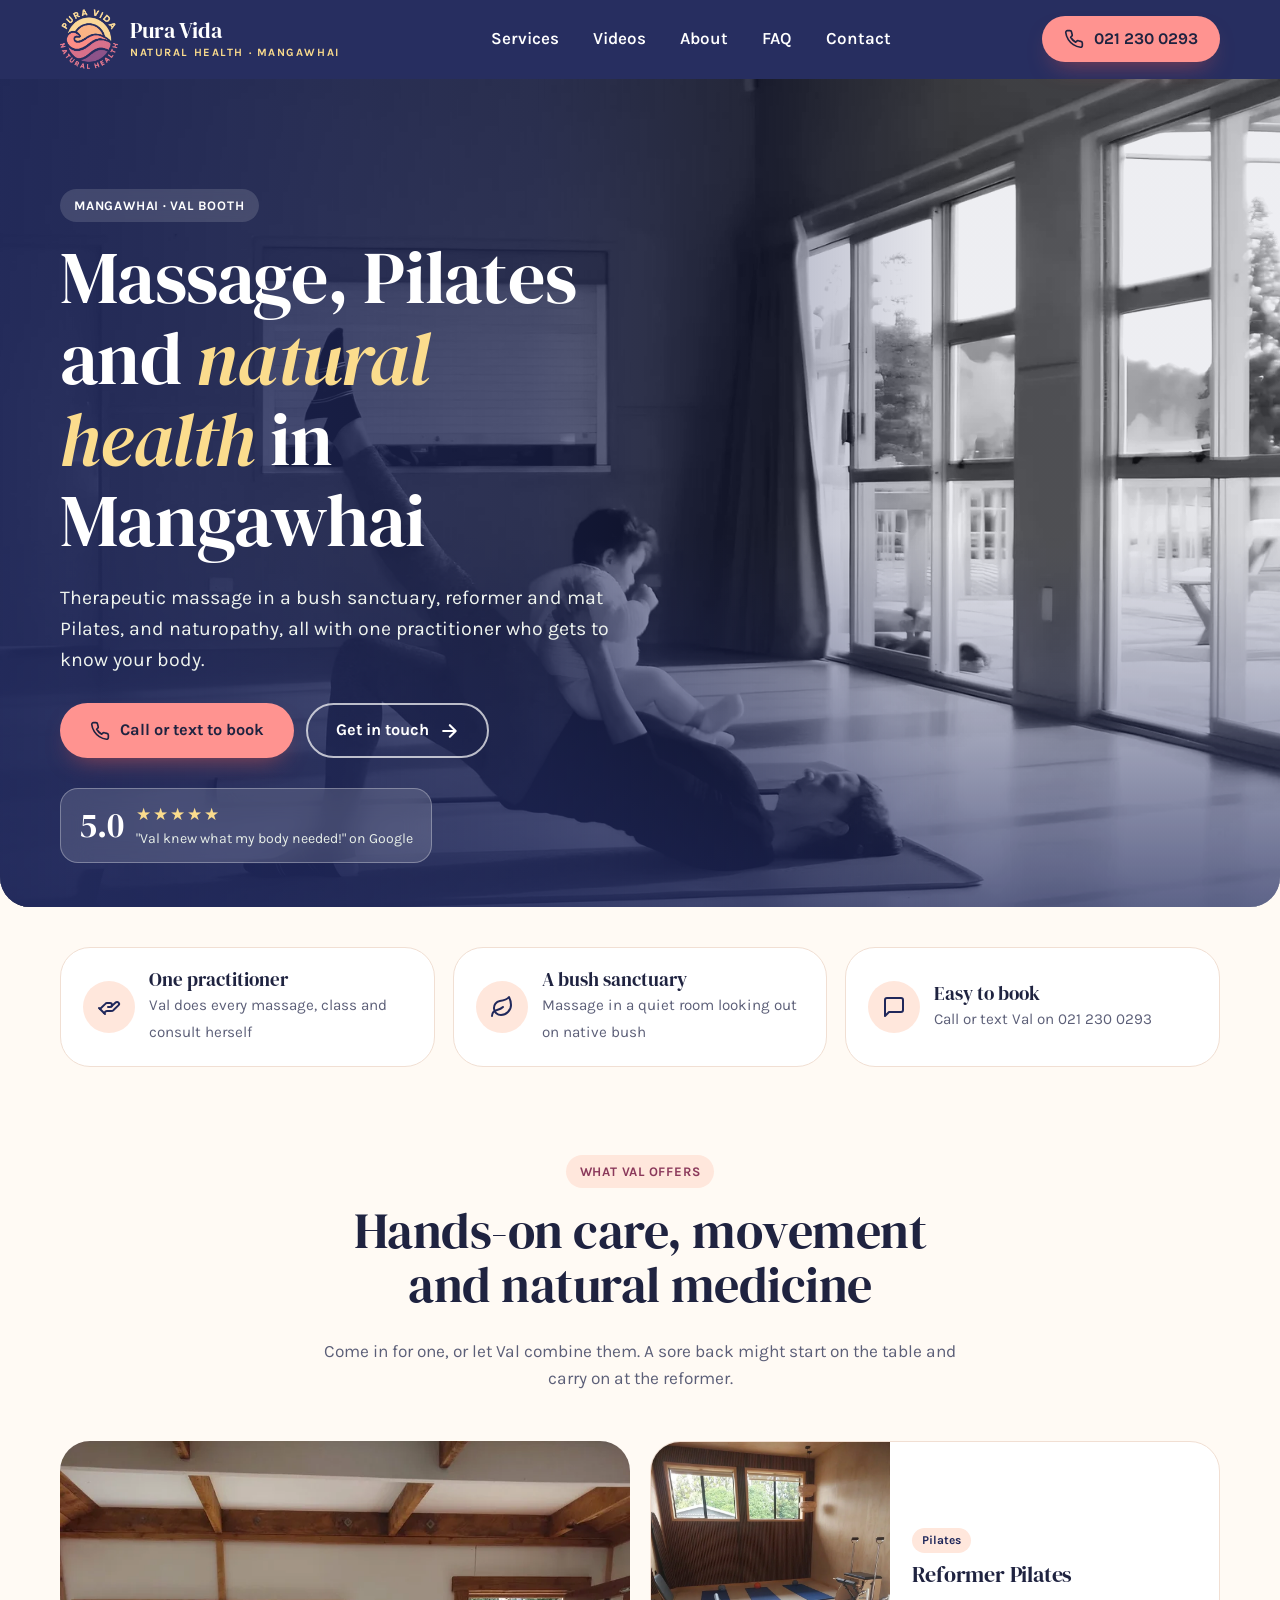
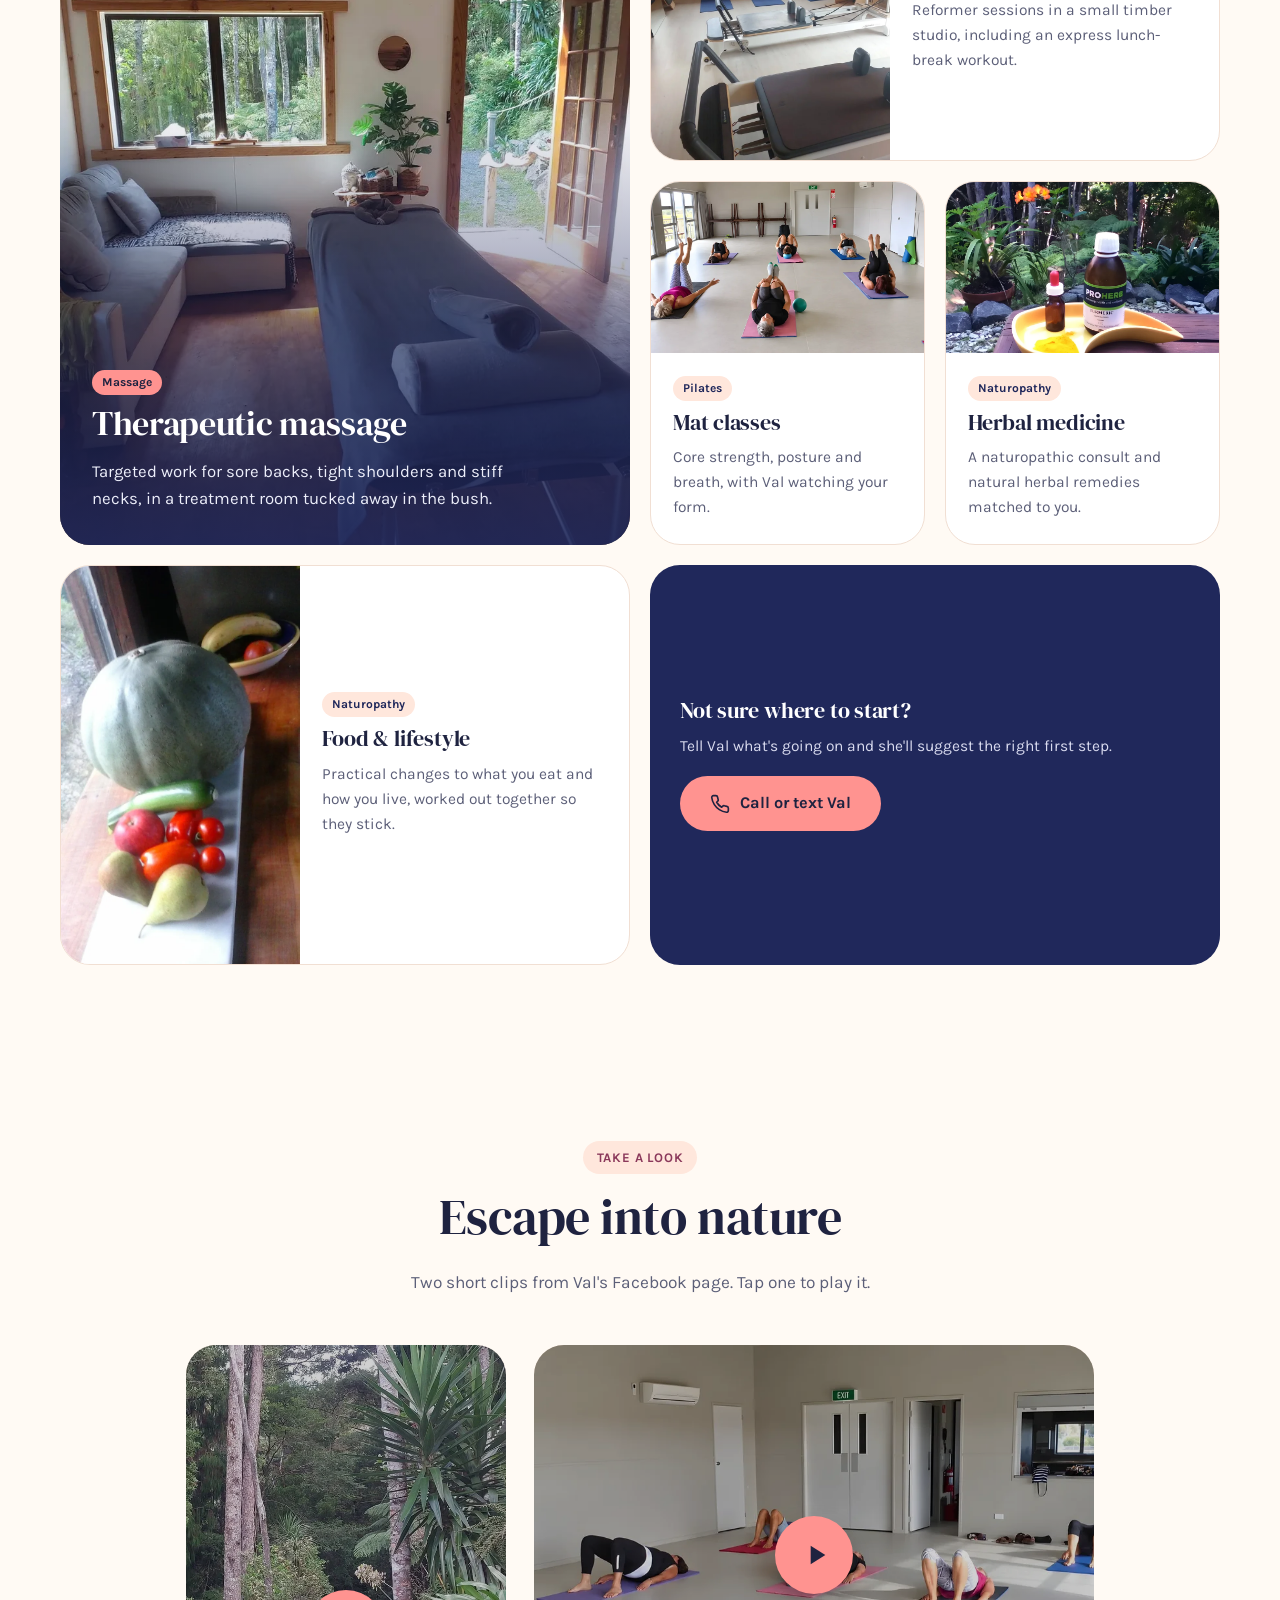
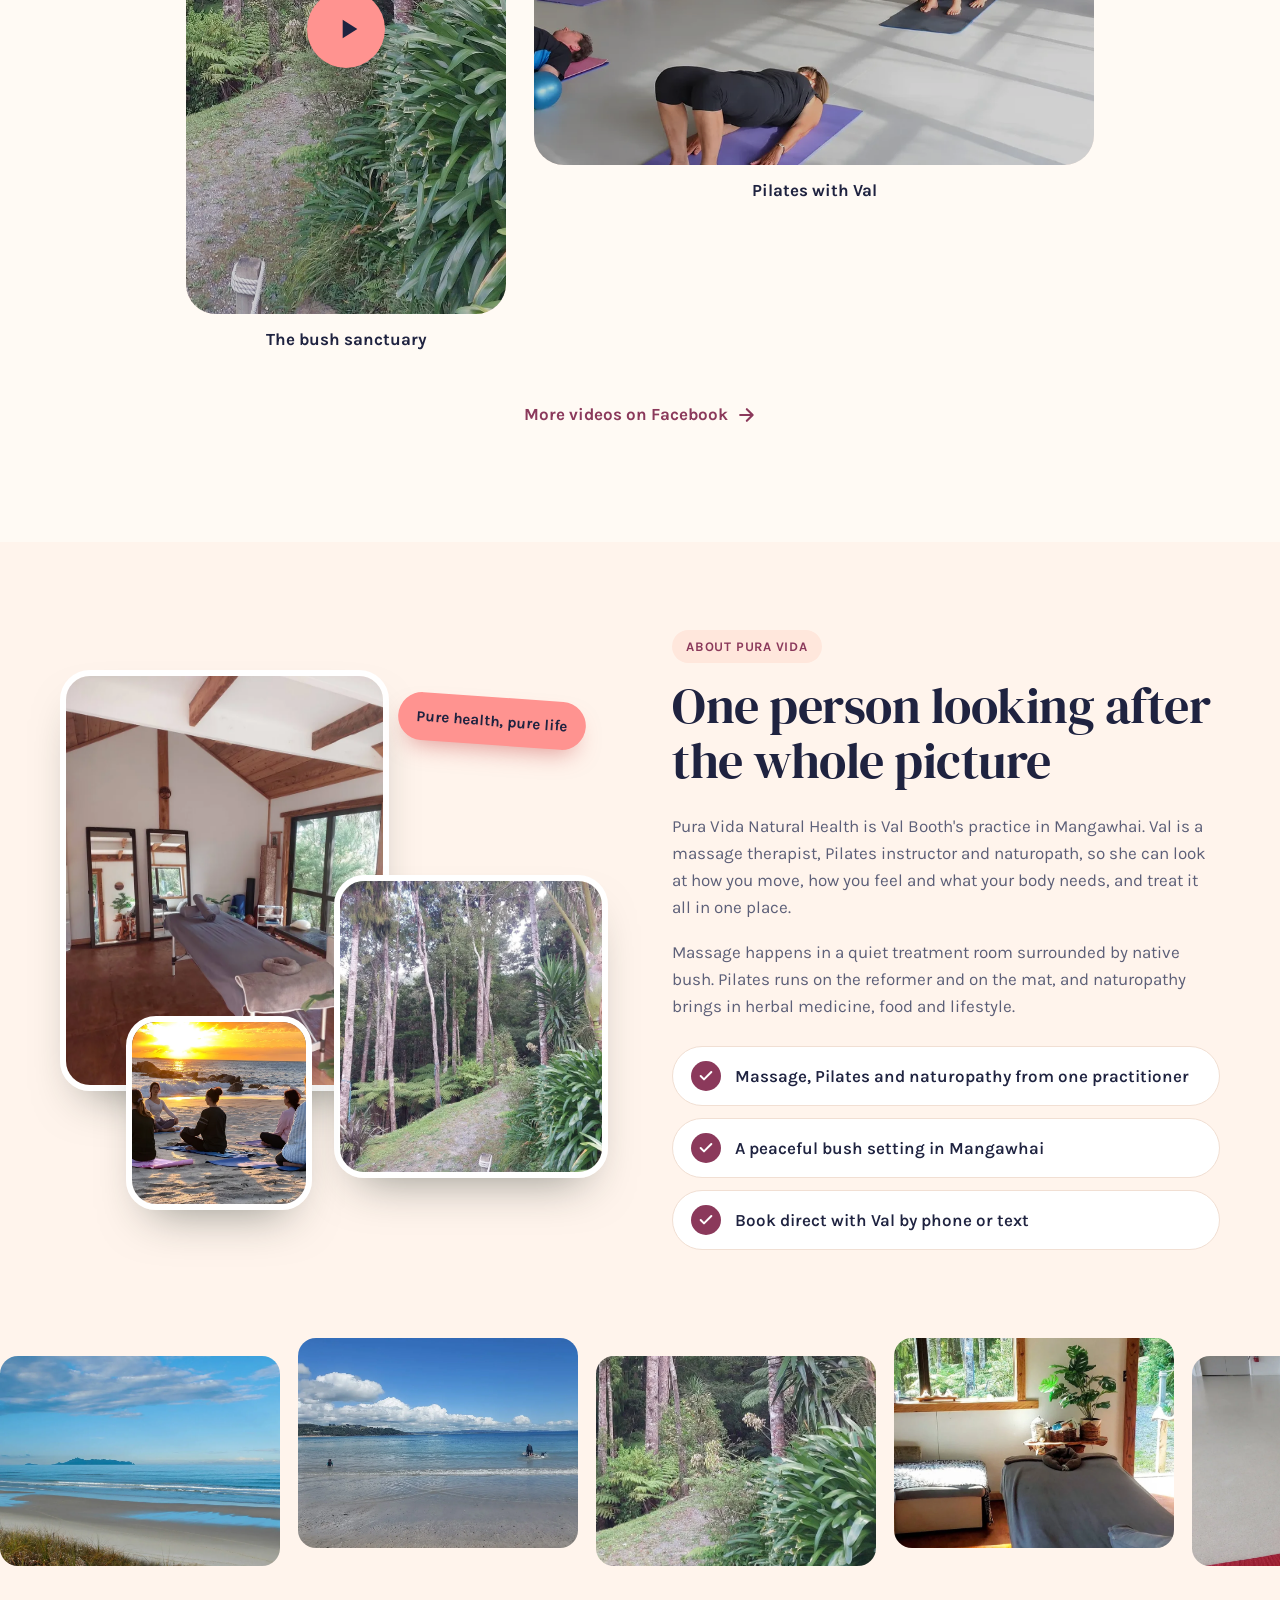
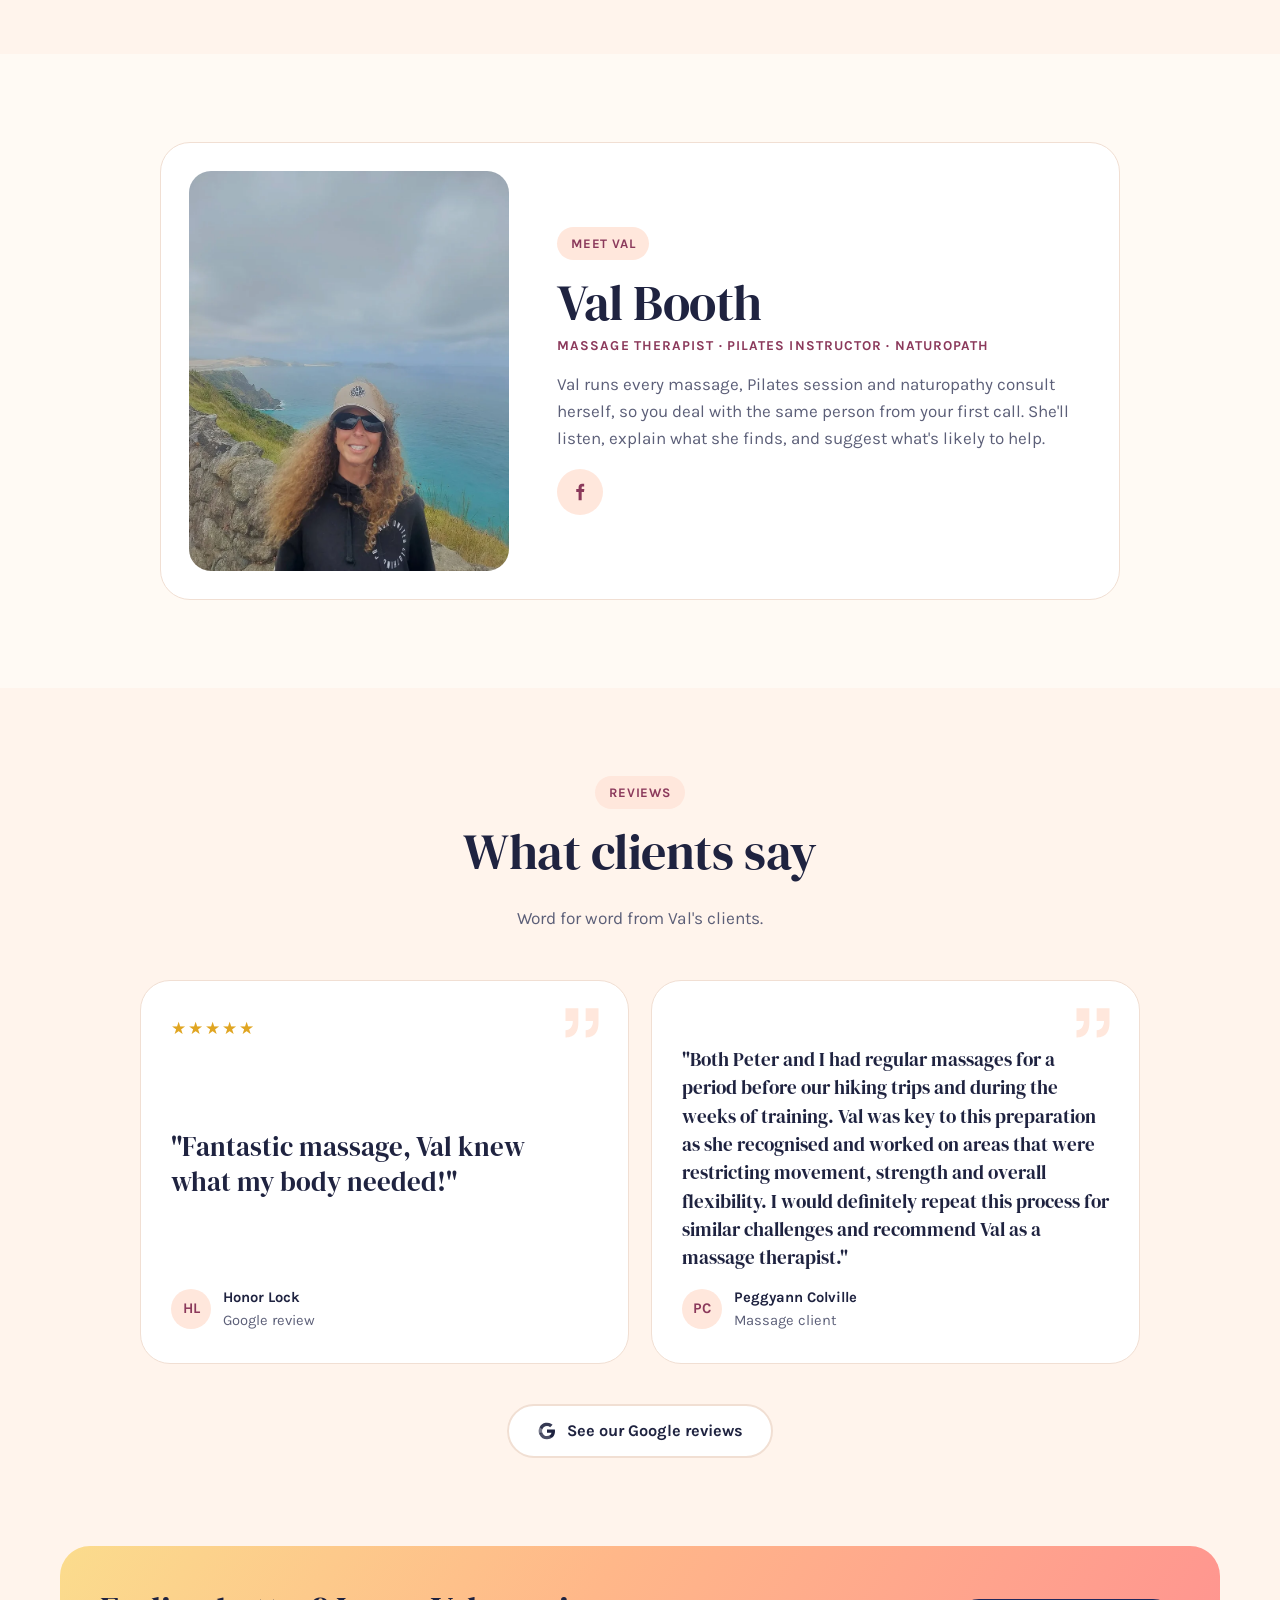
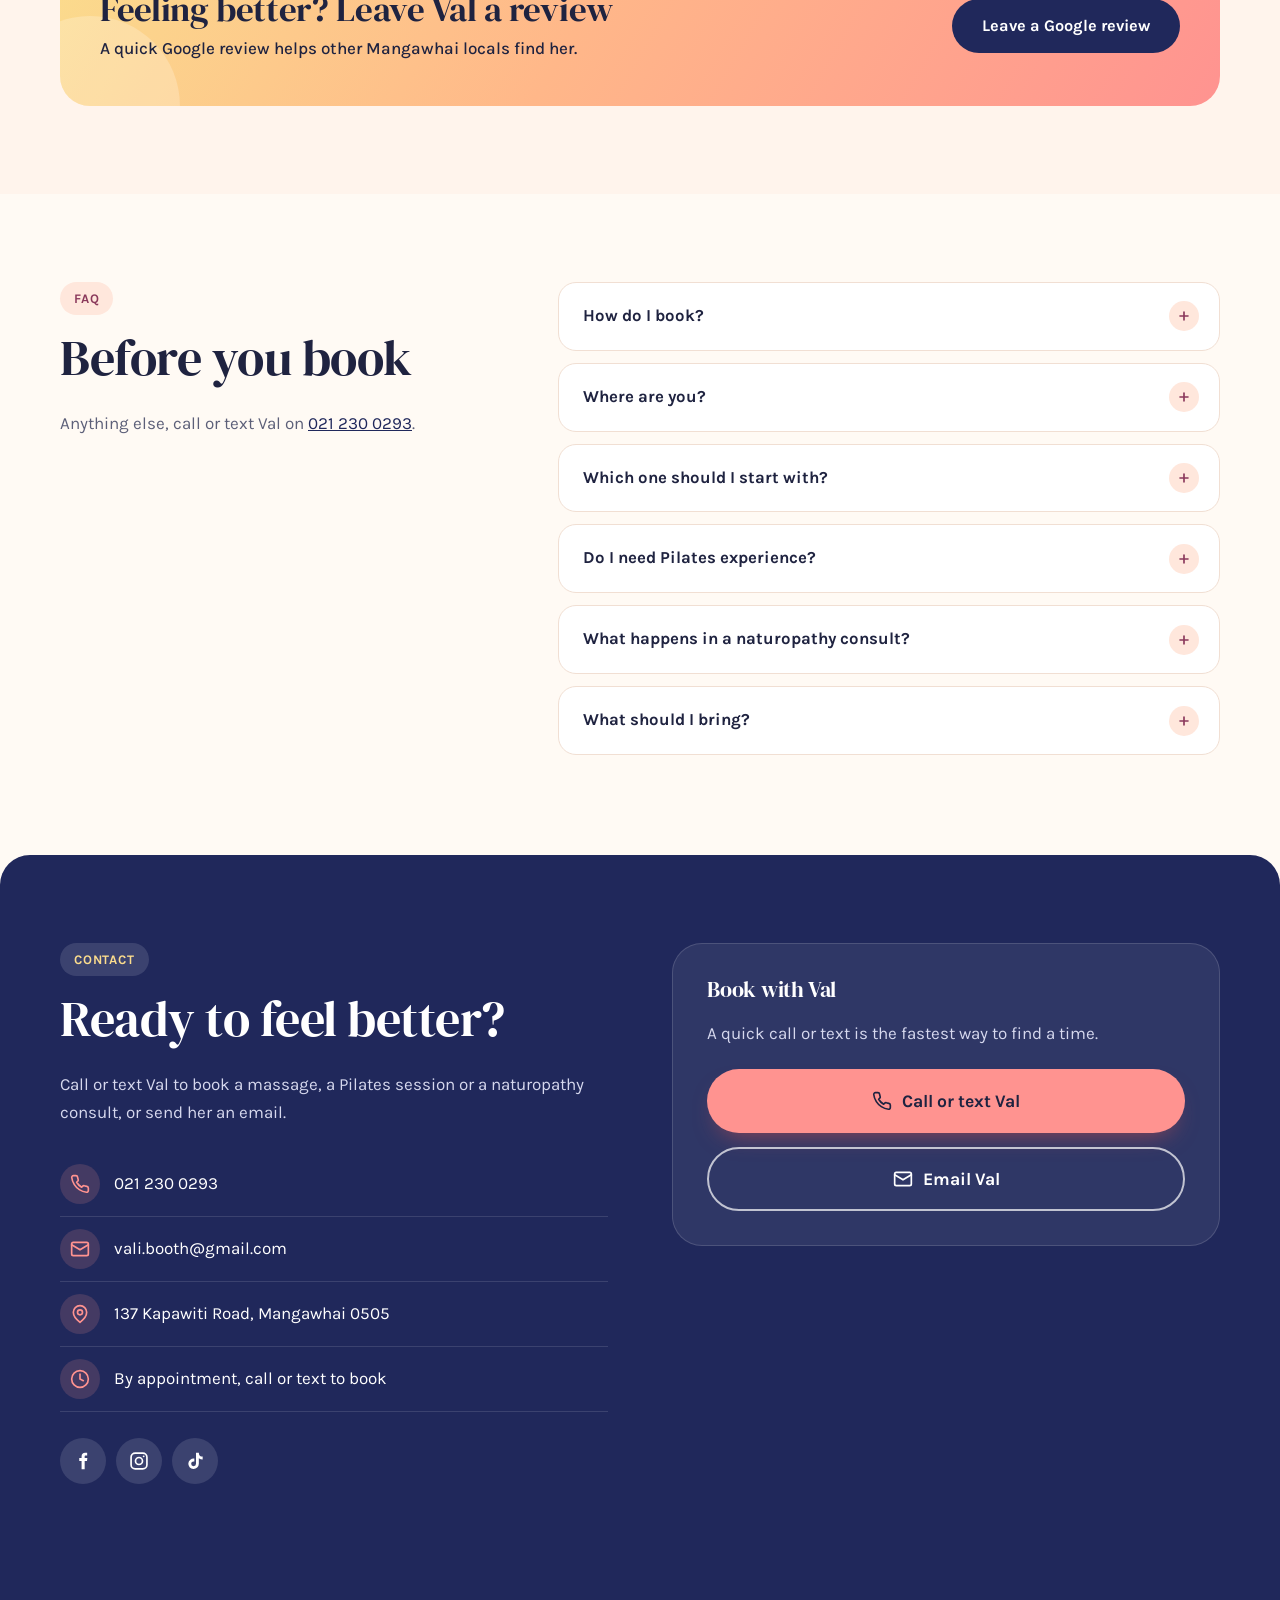
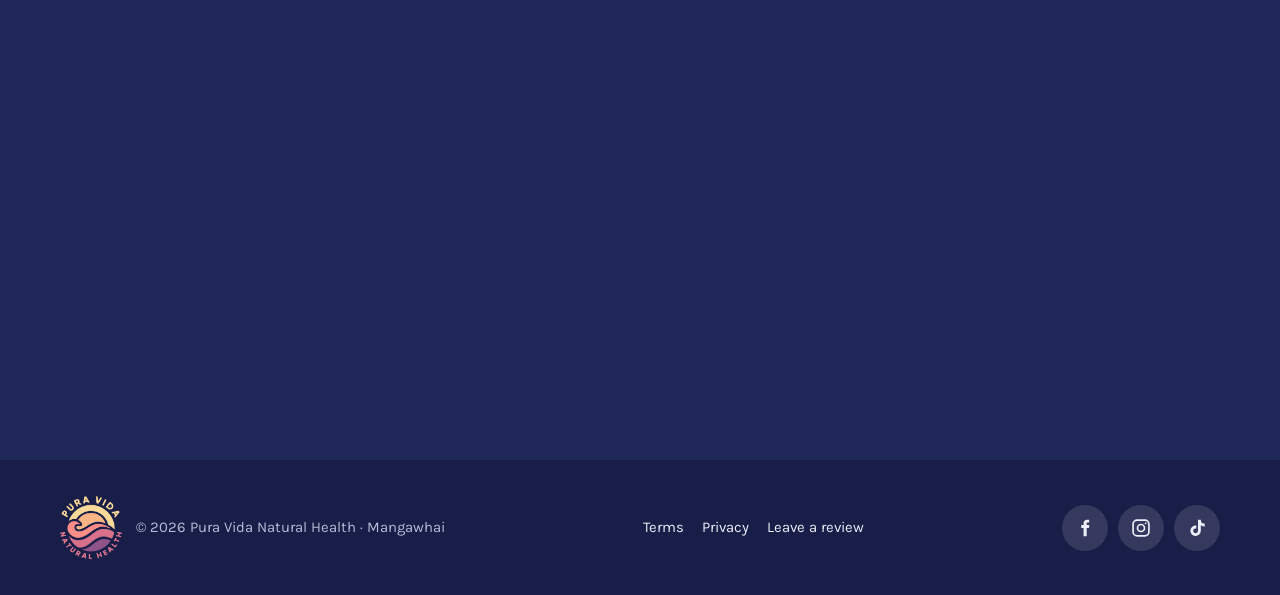
==== commit e5e20965: "Add Peggyann Colville's testimonial to the reviews section - Second review card beside Honor Lock's " ====
--- a/index.html
+++ b/index.html
@@ -207,11 +207,14 @@
 <section id="reviews" class="reviews">
   <div class="wrap">
     <div class="section-head center">
-      <span class="eyebrow pop">Google review</span>
+      <span class="eyebrow pop">Reviews</span>
       <h2 class="pop">What clients say</h2>
-      <p class="pop">Word for word from Pura Vida's Google profile.</p>
-    </div>
-    <article class="review solo pop"><svg class="quote" aria-hidden="true"><use href="#i-quote"/></svg><div class="stars" aria-label="5 out of 5 stars">★★★★★</div><p>"Fantastic massage, Val knew what my body needed!"</p><footer><span class="mini">HL</span><span><strong>Honor Lock</strong>Google review</span></footer></article>
+      <p class="pop">Word for word from Val's clients.</p>
+    </div>
+    <div class="reviews-grid pair">
+      <article class="review pair-card pop"><svg class="quote" aria-hidden="true"><use href="#i-quote"/></svg><div class="stars" aria-label="5 out of 5 stars">★★★★★</div><p>"Fantastic massage, Val knew what my body needed!"</p><footer><span class="mini">HL</span><span><strong>Honor Lock</strong>Google review</span></footer></article>
+      <article class="review pair-card long pop"><svg class="quote" aria-hidden="true"><use href="#i-quote"/></svg><p>"Both Peter and I had regular massages for a period before our hiking trips and during the weeks of training. Val was key to this preparation as she recognised and worked on areas that were restricting movement, strength and overall flexibility. I would definitely repeat this process for similar challenges and recommend Val as a massage therapist."</p><footer><span class="mini">PC</span><span><strong>Peggyann Colville</strong>Massage client</span></footer></article>
+    </div>
     <div class="center-cta pop"><a class="btn btn-soft" href="https://maps.google.com/?cid=2341264105563611470" target="_blank" rel="noopener"><svg class="icon" aria-hidden="true"><use href="#i-google"/></svg>See our Google reviews</a></div>
   </div>
 </section>
--- a/style.css
+++ b/style.css
@@ -217,9 +217,14 @@
 .review footer{display:flex;align-items:center;gap:12px;font-size:.92rem;color:var(--muted)}
 .review footer .mini{width:40px;height:40px;border-radius:50%;background:var(--tint);color:var(--accent-ink);display:grid;place-items:center;font-weight:700;flex:none}
 .review footer strong{color:var(--ink);display:block}
+.reviews-grid.pair{grid-template-columns:1fr 1fr;max-width:1000px;margin:0 auto}
+.review.pair-card{padding:34px 30px 30px}
+.review.pair-card p{font-family:var(--display);font-size:1.7rem;line-height:1.3;display:flex;align-items:center;padding-right:40px}
+.review.pair-card.long p{font-size:1.18rem;line-height:1.5;padding-right:0;padding-top:30px}
 .center-cta{text-align:center;margin-top:40px}
 @media (max-width:1000px){.reviews-grid{grid-template-columns:1fr 1fr}}
 @media (max-width:680px){.reviews-grid{grid-template-columns:1fr}}
+@media (max-width:760px){.reviews-grid.pair{grid-template-columns:1fr}.review.pair-card p{font-size:1.45rem}.review.pair-card.long p{font-size:1.1rem}}
 
 /* ---------- LEAVE A REVIEW ---------- */
 .leave{padding:0 0 88px;background:var(--tint-2)}
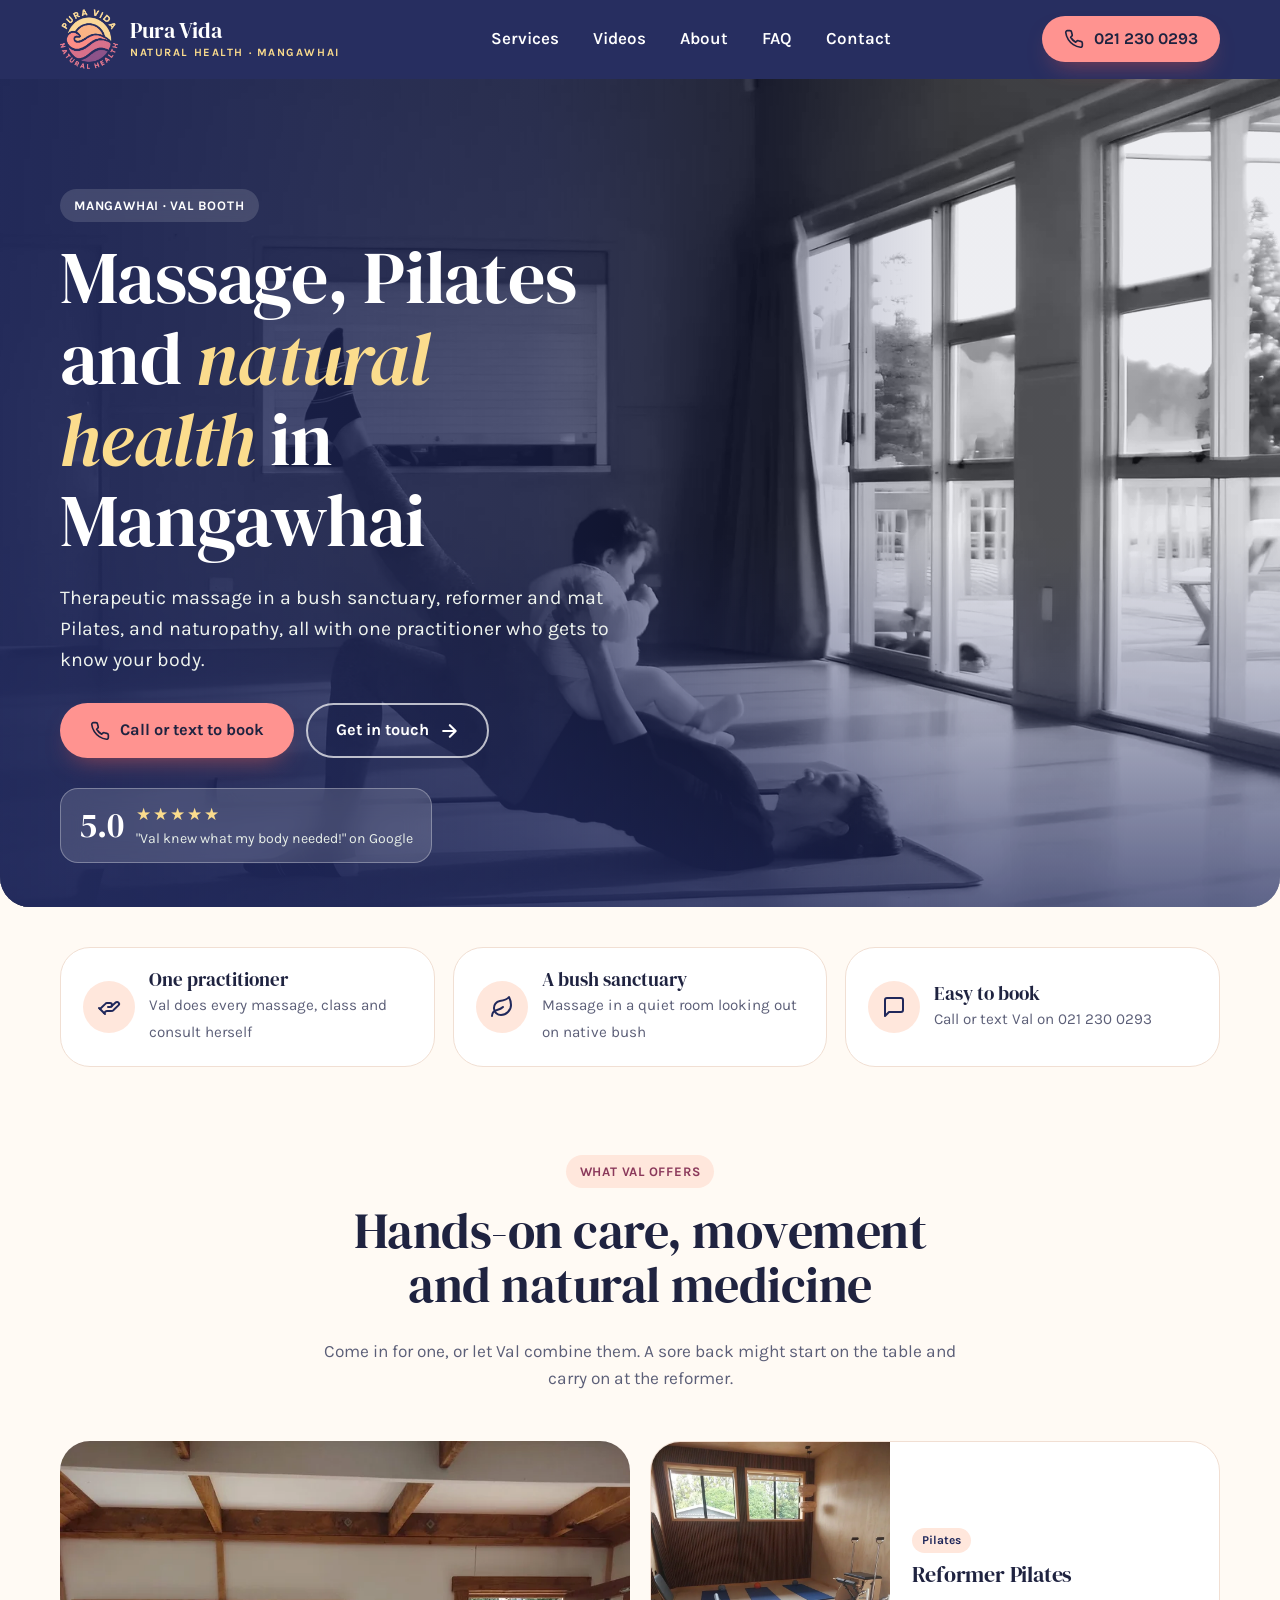
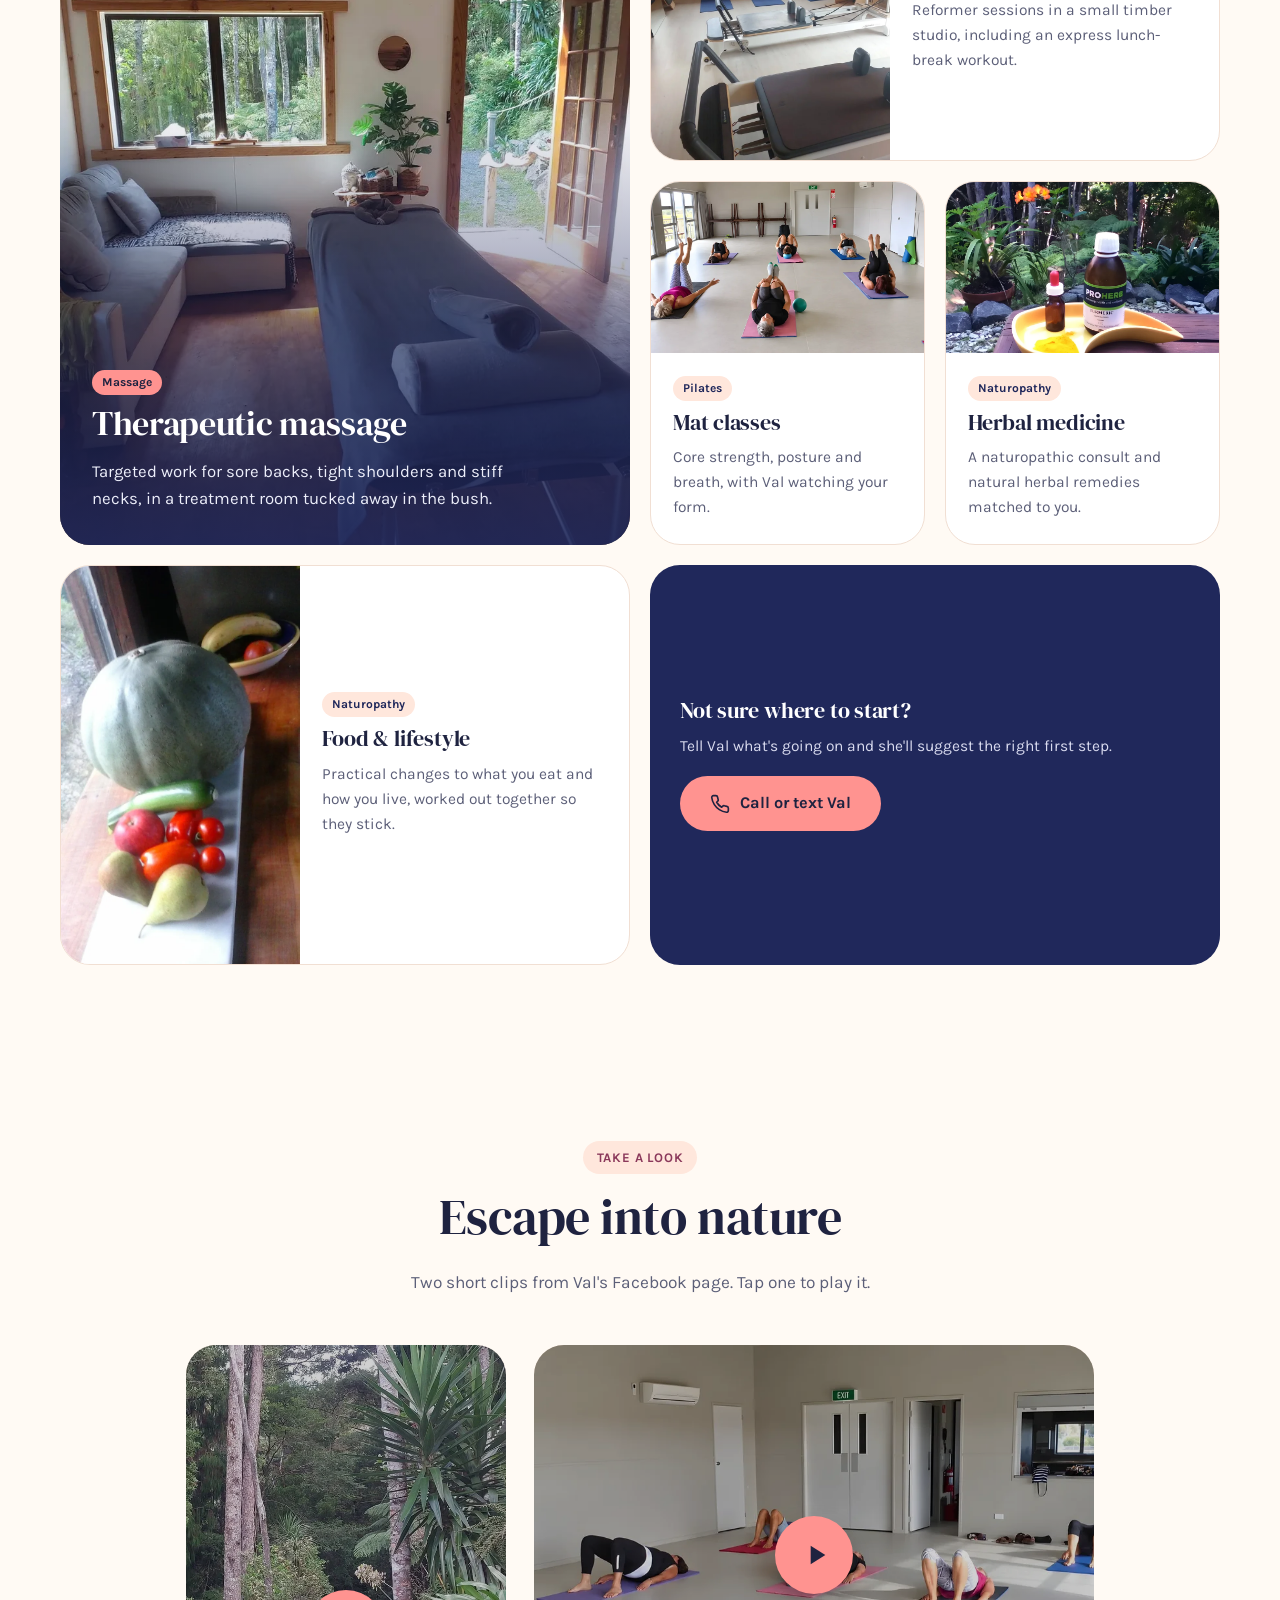
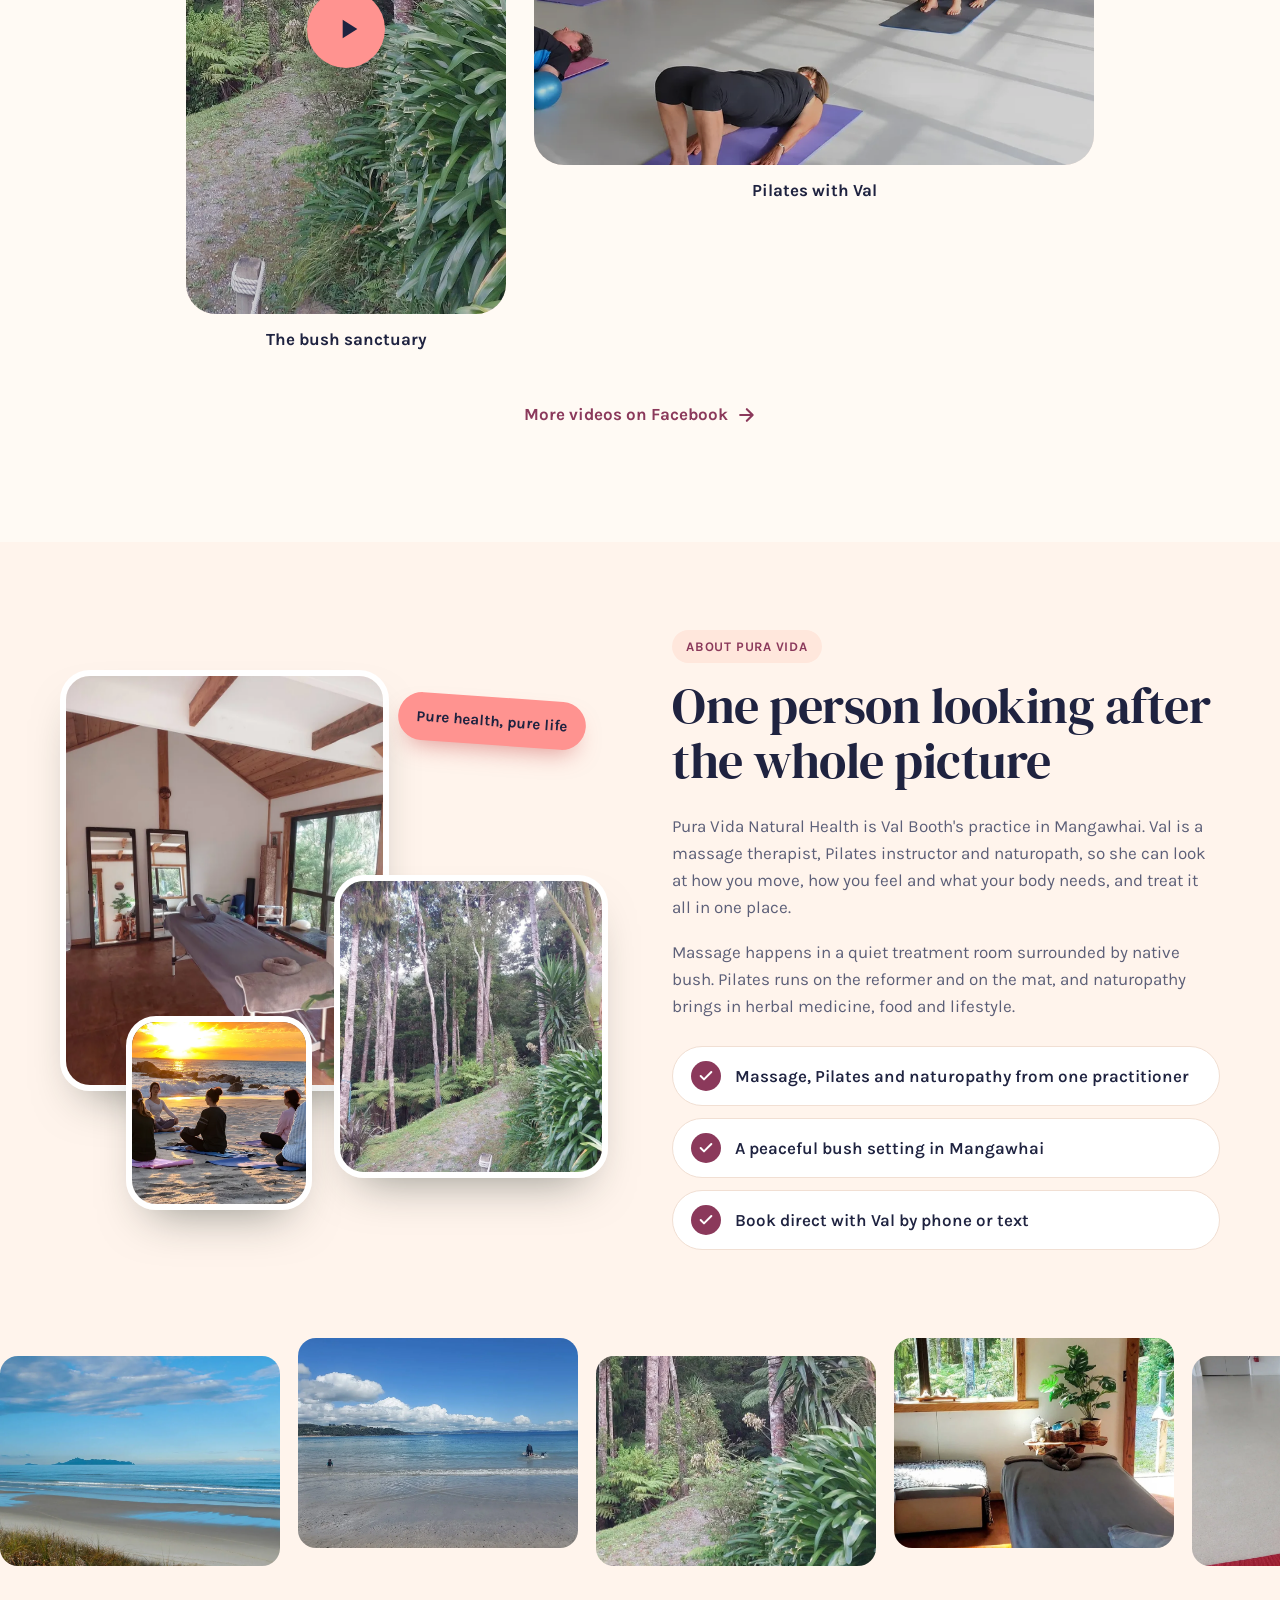
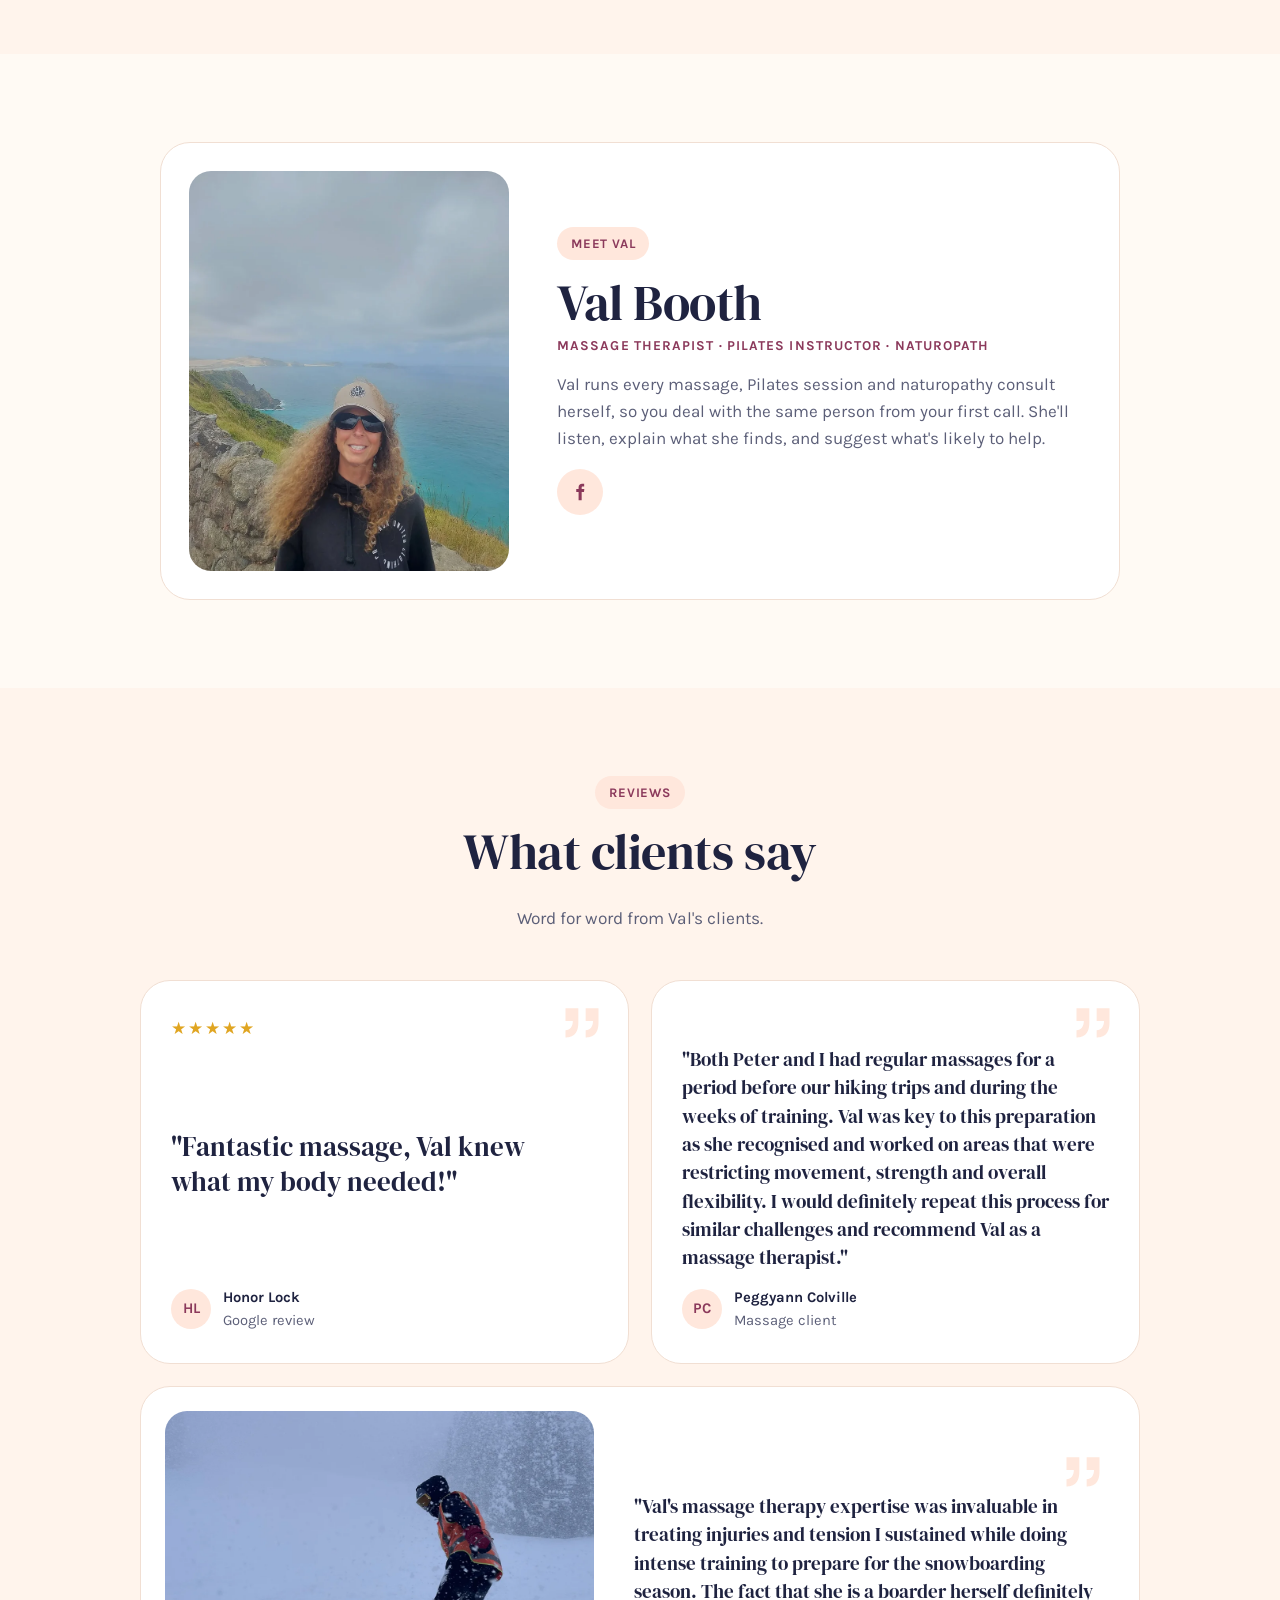
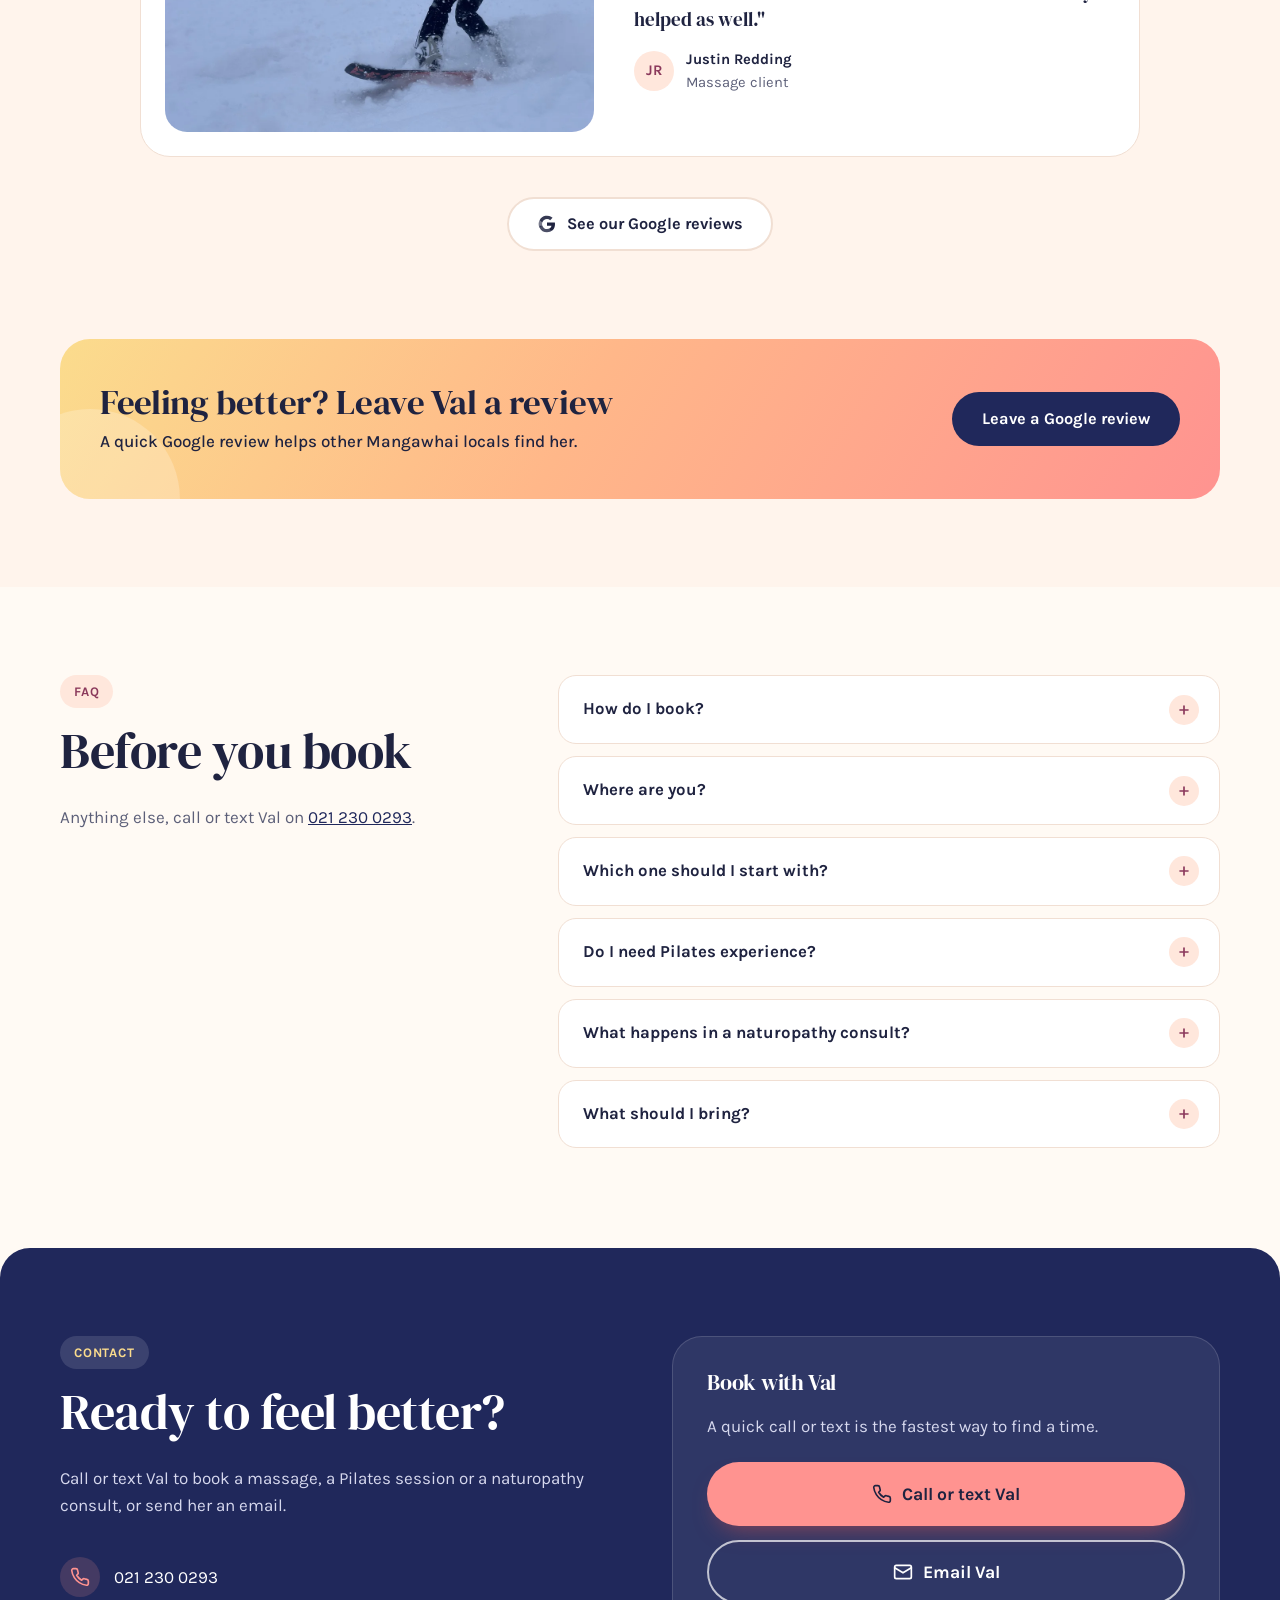
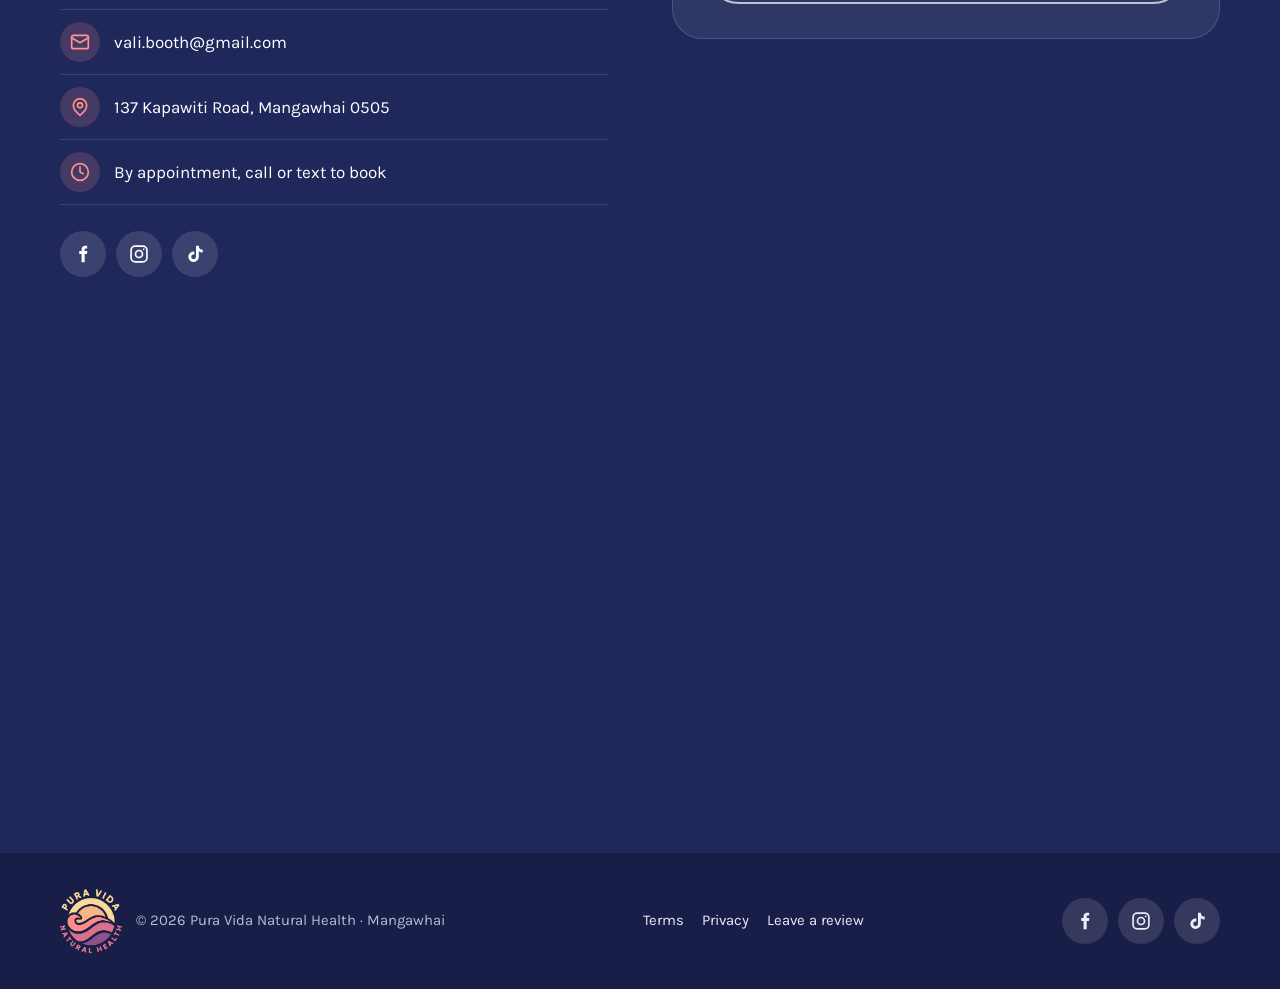
==== commit 6ad5e8d1: "Add Justin Redding's testimonial to the reviews section - Full-width review card under the first two" ====
--- a/index.html
+++ b/index.html
@@ -214,6 +214,7 @@
     <div class="reviews-grid pair">
       <article class="review pair-card pop"><svg class="quote" aria-hidden="true"><use href="#i-quote"/></svg><div class="stars" aria-label="5 out of 5 stars">★★★★★</div><p>"Fantastic massage, Val knew what my body needed!"</p><footer><span class="mini">HL</span><span><strong>Honor Lock</strong>Google review</span></footer></article>
       <article class="review pair-card long pop"><svg class="quote" aria-hidden="true"><use href="#i-quote"/></svg><p>"Both Peter and I had regular massages for a period before our hiking trips and during the weeks of training. Val was key to this preparation as she recognised and worked on areas that were restricting movement, strength and overall flexibility. I would definitely repeat this process for similar challenges and recommend Val as a massage therapist."</p><footer><span class="mini">PC</span><span><strong>Peggyann Colville</strong>Massage client</span></footer></article>
+      <article class="review photo-card pop"><img src="img/review-justin-1920.webp" srcset="img/review-justin-1080.webp 1080w, img/review-justin-1920.webp 1920w" sizes="(max-width:760px) 90vw, 460px" alt="A snowboarder in an orange vest riding through fresh powder in falling snow" width="1920" height="1440" loading="lazy"><div class="photo-card-body"><svg class="quote" aria-hidden="true"><use href="#i-quote"/></svg><p>"Val's massage therapy expertise was invaluable in treating injuries and tension I sustained while doing intense training to prepare for the snowboarding season. The fact that she is a boarder herself definitely helped as well."</p><footer><span class="mini">JR</span><span><strong>Justin Redding</strong>Massage client</span></footer></div></article>
     </div>
     <div class="center-cta pop"><a class="btn btn-soft" href="https://maps.google.com/?cid=2341264105563611470" target="_blank" rel="noopener"><svg class="icon" aria-hidden="true"><use href="#i-google"/></svg>See our Google reviews</a></div>
   </div>
--- a/style.css
+++ b/style.css
@@ -221,10 +221,15 @@
 .review.pair-card{padding:34px 30px 30px}
 .review.pair-card p{font-family:var(--display);font-size:1.7rem;line-height:1.3;display:flex;align-items:center;padding-right:40px}
 .review.pair-card.long p{font-size:1.18rem;line-height:1.5;padding-right:0;padding-top:30px}
+.review.photo-card{grid-column:1/-1;display:grid;grid-template-columns:minmax(0,1fr) minmax(0,1.1fr);gap:40px;align-items:center;padding:24px 34px 24px 24px}
+.review.photo-card img{display:block;width:100%;height:auto;border-radius:calc(var(--r-lg) - 8px)}
+.photo-card-body{position:relative;display:flex;flex-direction:column;gap:14px}
+.review.photo-card .quote{right:0;top:0}
+.review.photo-card p{font-family:var(--display);font-size:1.18rem;line-height:1.5;padding-top:44px}
 .center-cta{text-align:center;margin-top:40px}
 @media (max-width:1000px){.reviews-grid{grid-template-columns:1fr 1fr}}
 @media (max-width:680px){.reviews-grid{grid-template-columns:1fr}}
-@media (max-width:760px){.reviews-grid.pair{grid-template-columns:1fr}.review.pair-card p{font-size:1.45rem}.review.pair-card.long p{font-size:1.1rem}}
+@media (max-width:760px){.reviews-grid.pair{grid-template-columns:1fr}.review.pair-card p{font-size:1.45rem}.review.pair-card.long p{font-size:1.1rem}.review.photo-card{grid-template-columns:1fr;gap:22px;padding:20px 20px 30px}.photo-card-body{padding:0 10px}.review.photo-card p{font-size:1.1rem;padding-top:36px}.review.photo-card .quote{right:10px}}
 
 /* ---------- LEAVE A REVIEW ---------- */
 .leave{padding:0 0 88px;background:var(--tint-2)}
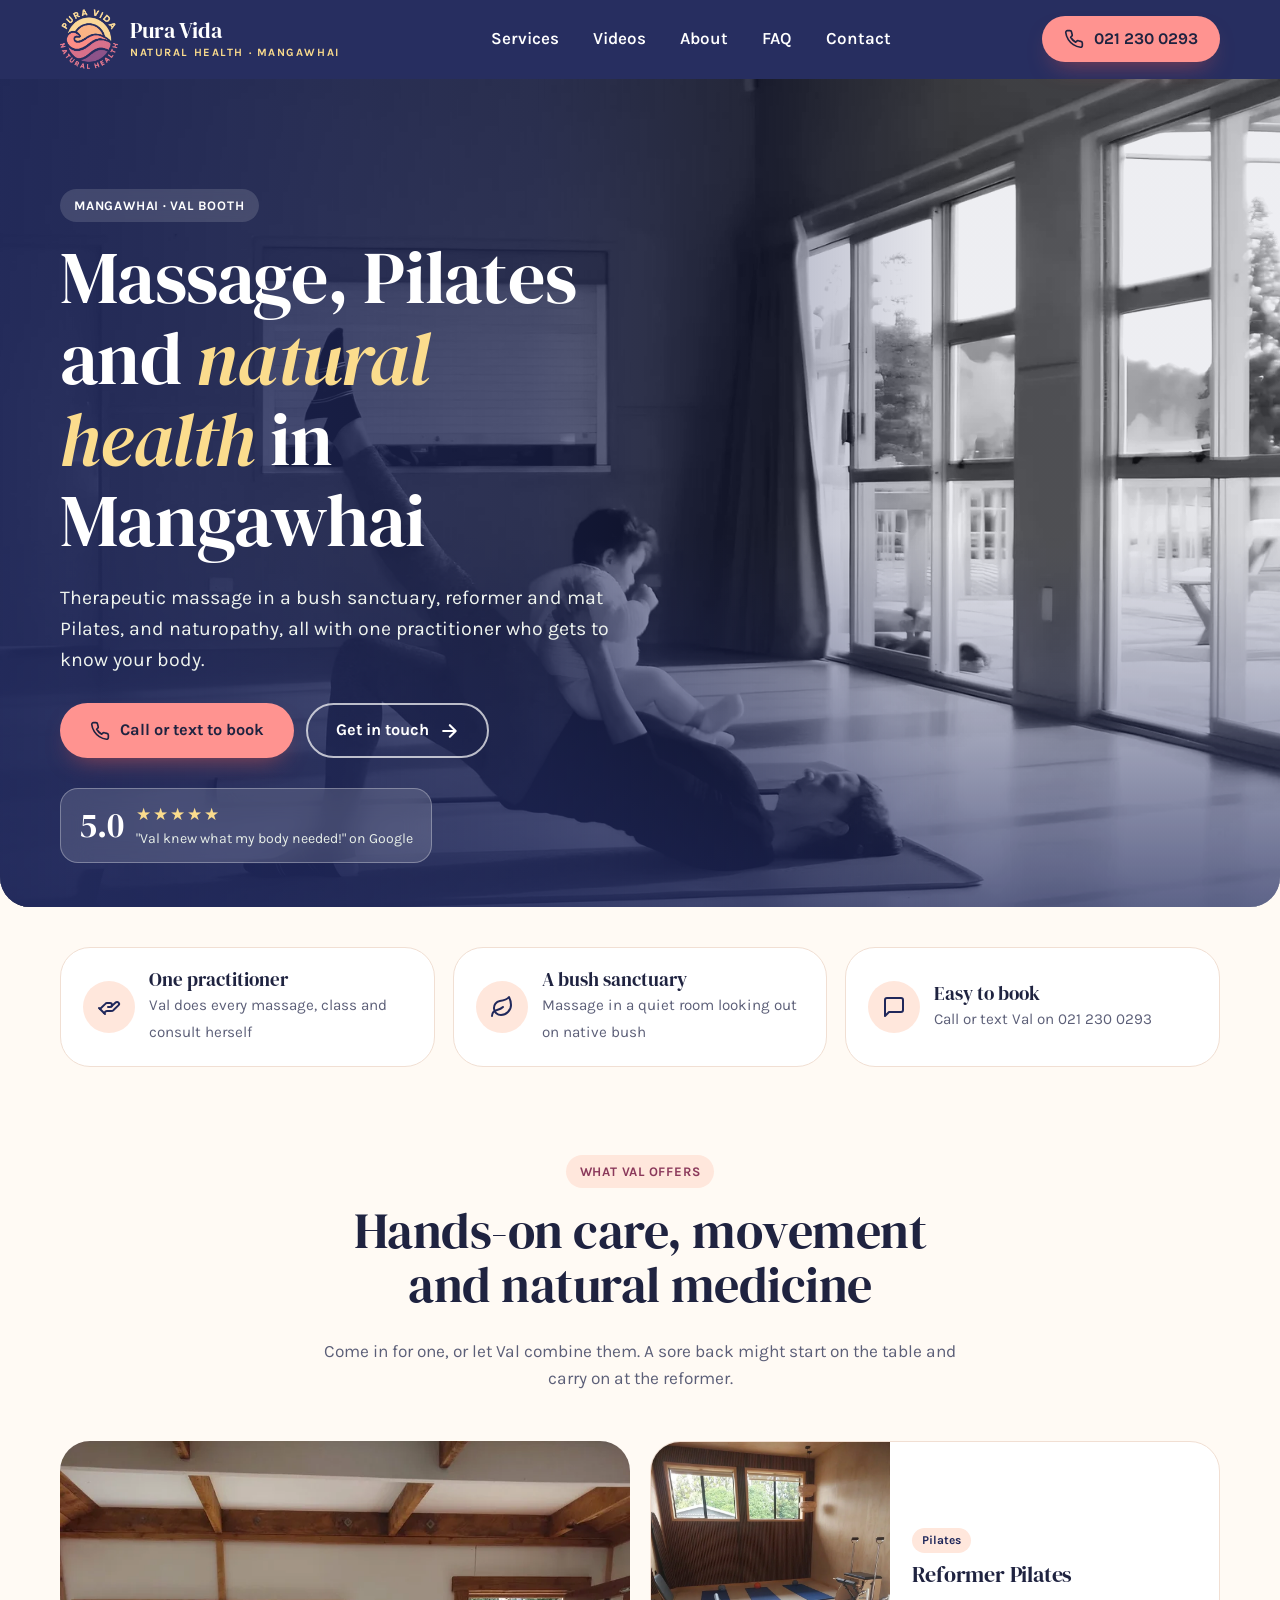
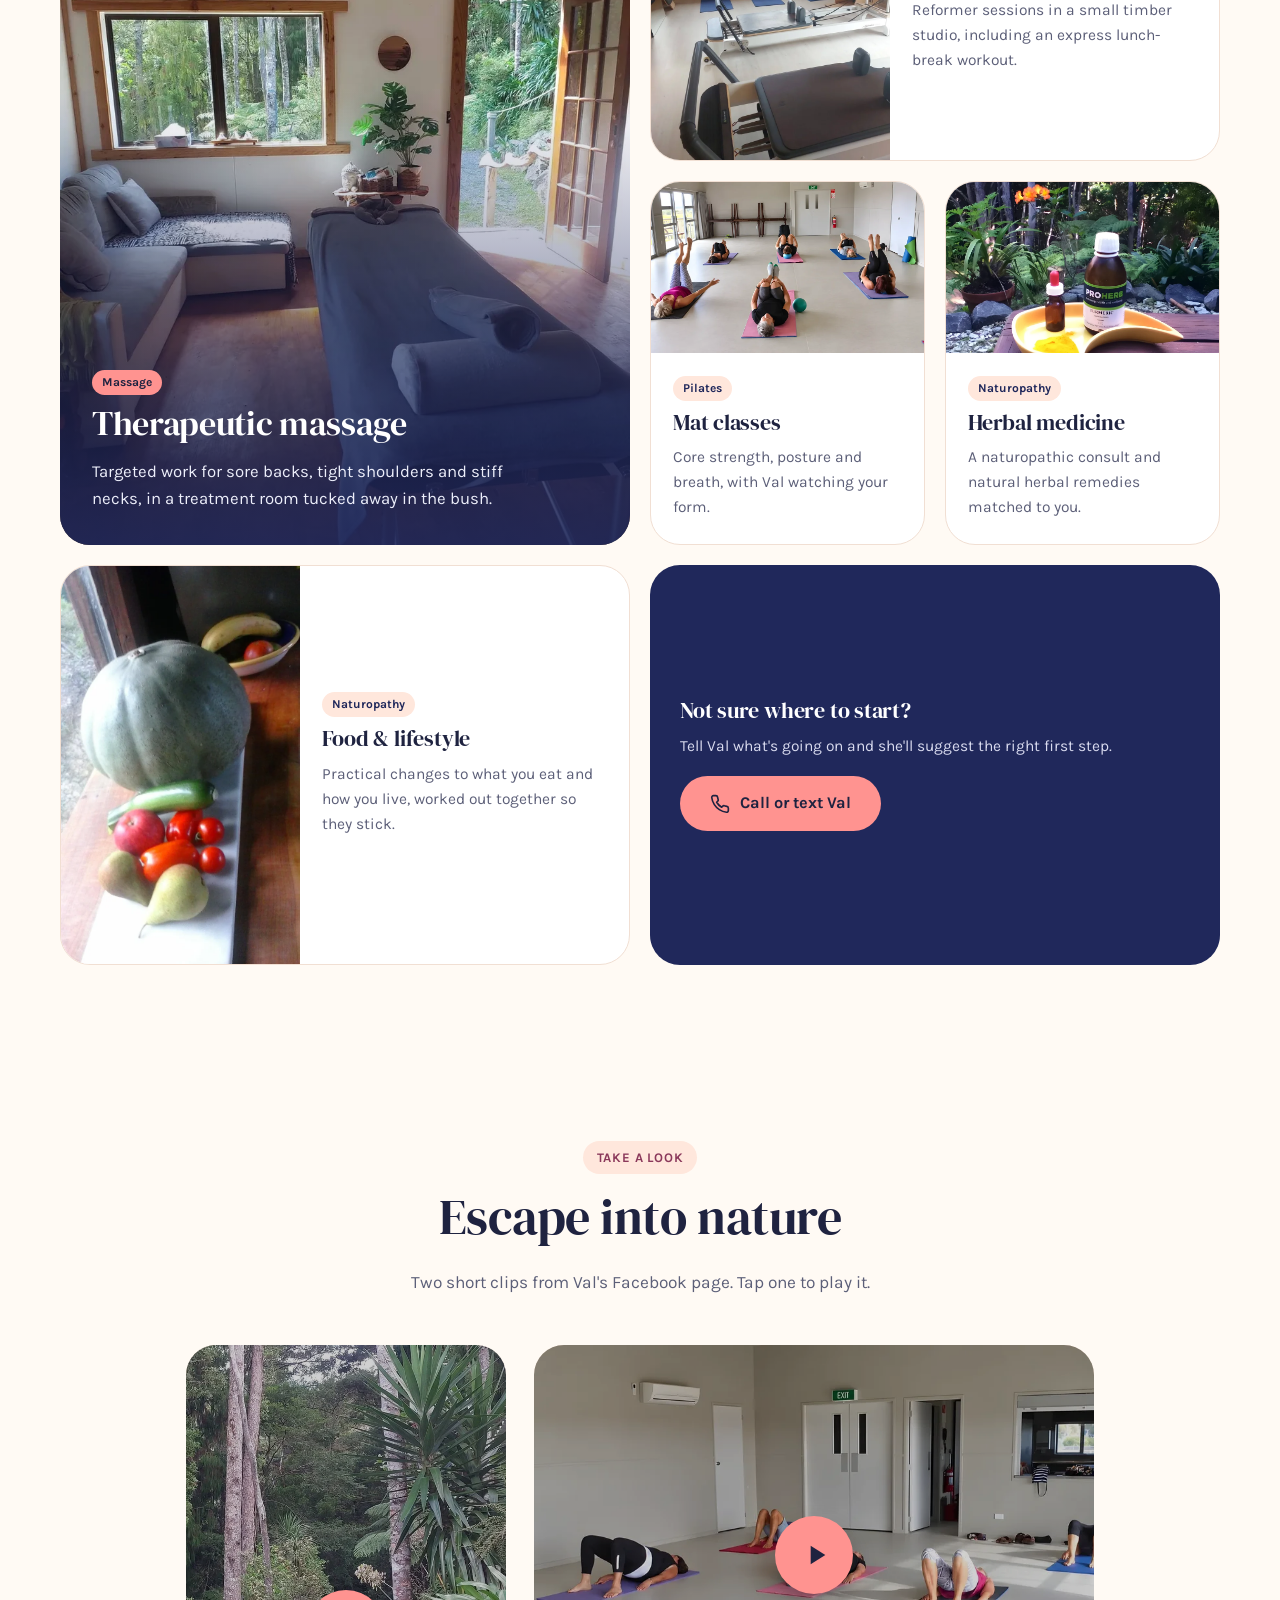
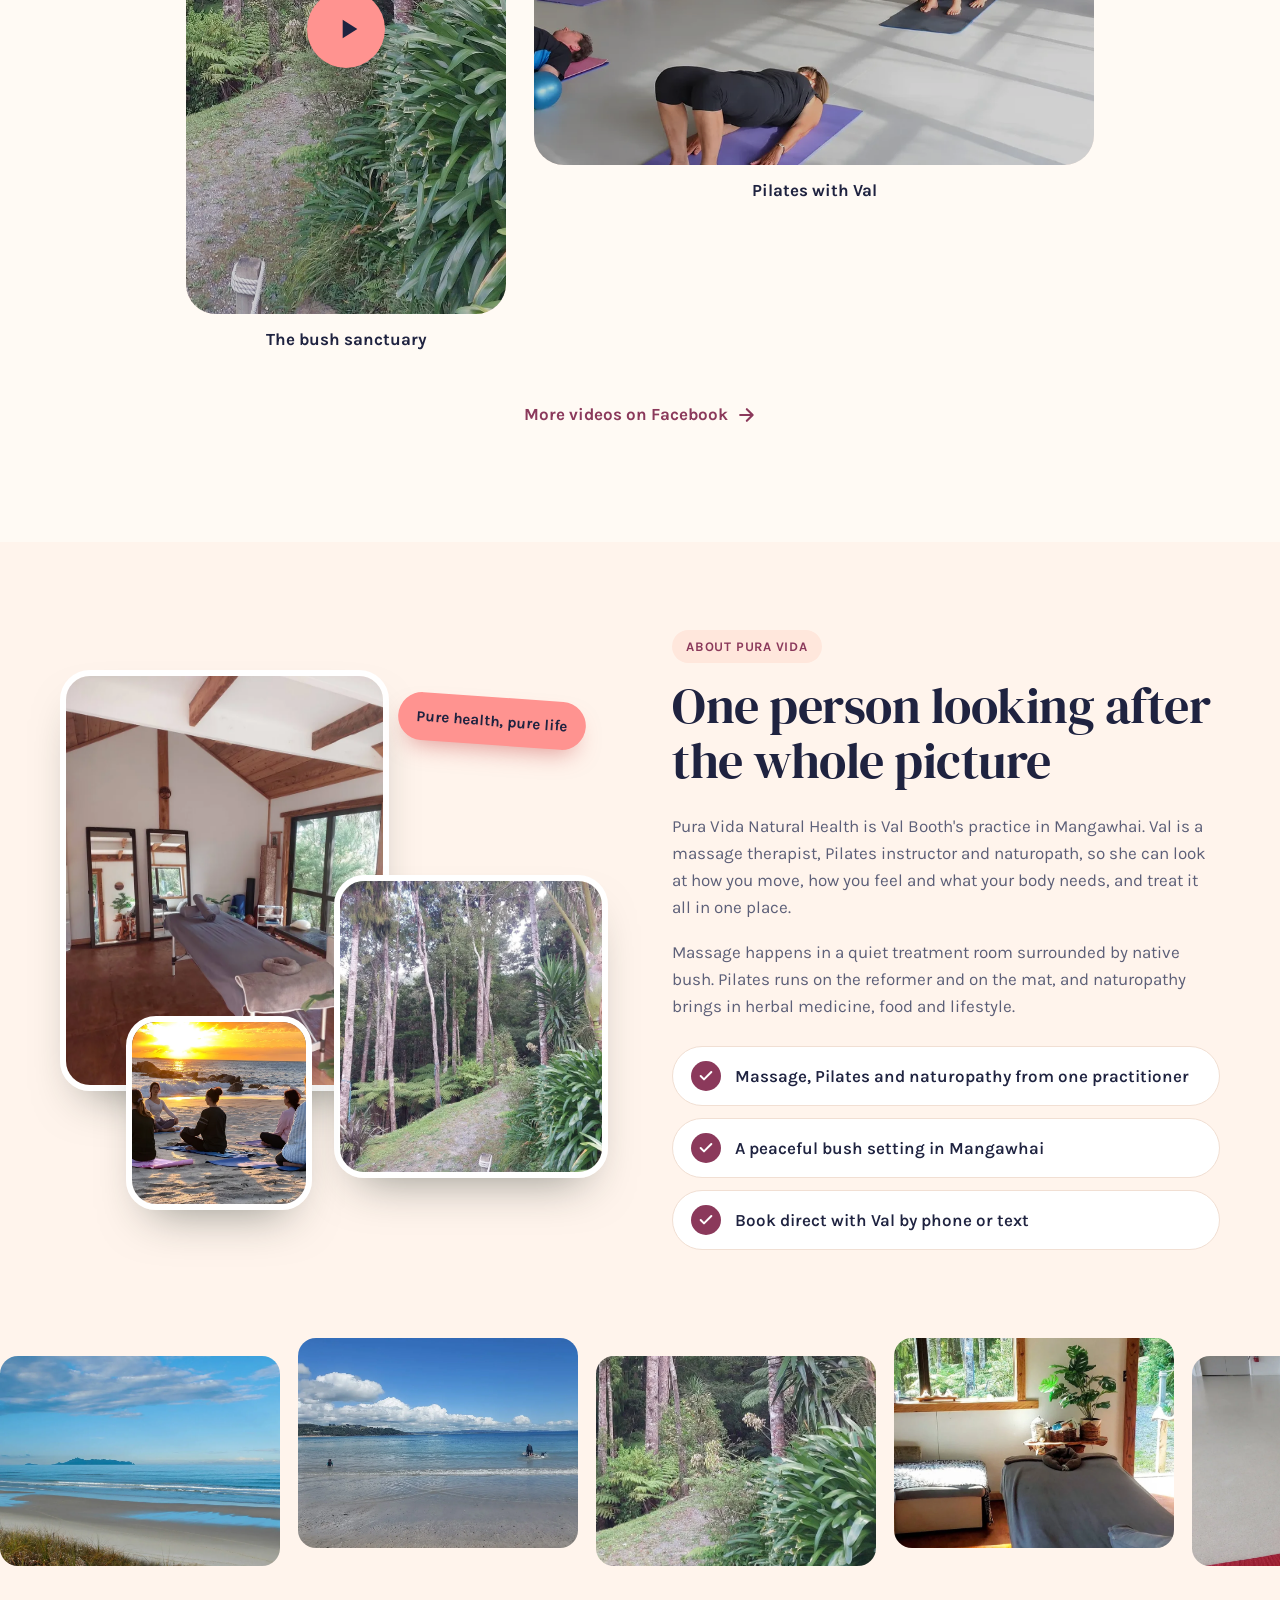
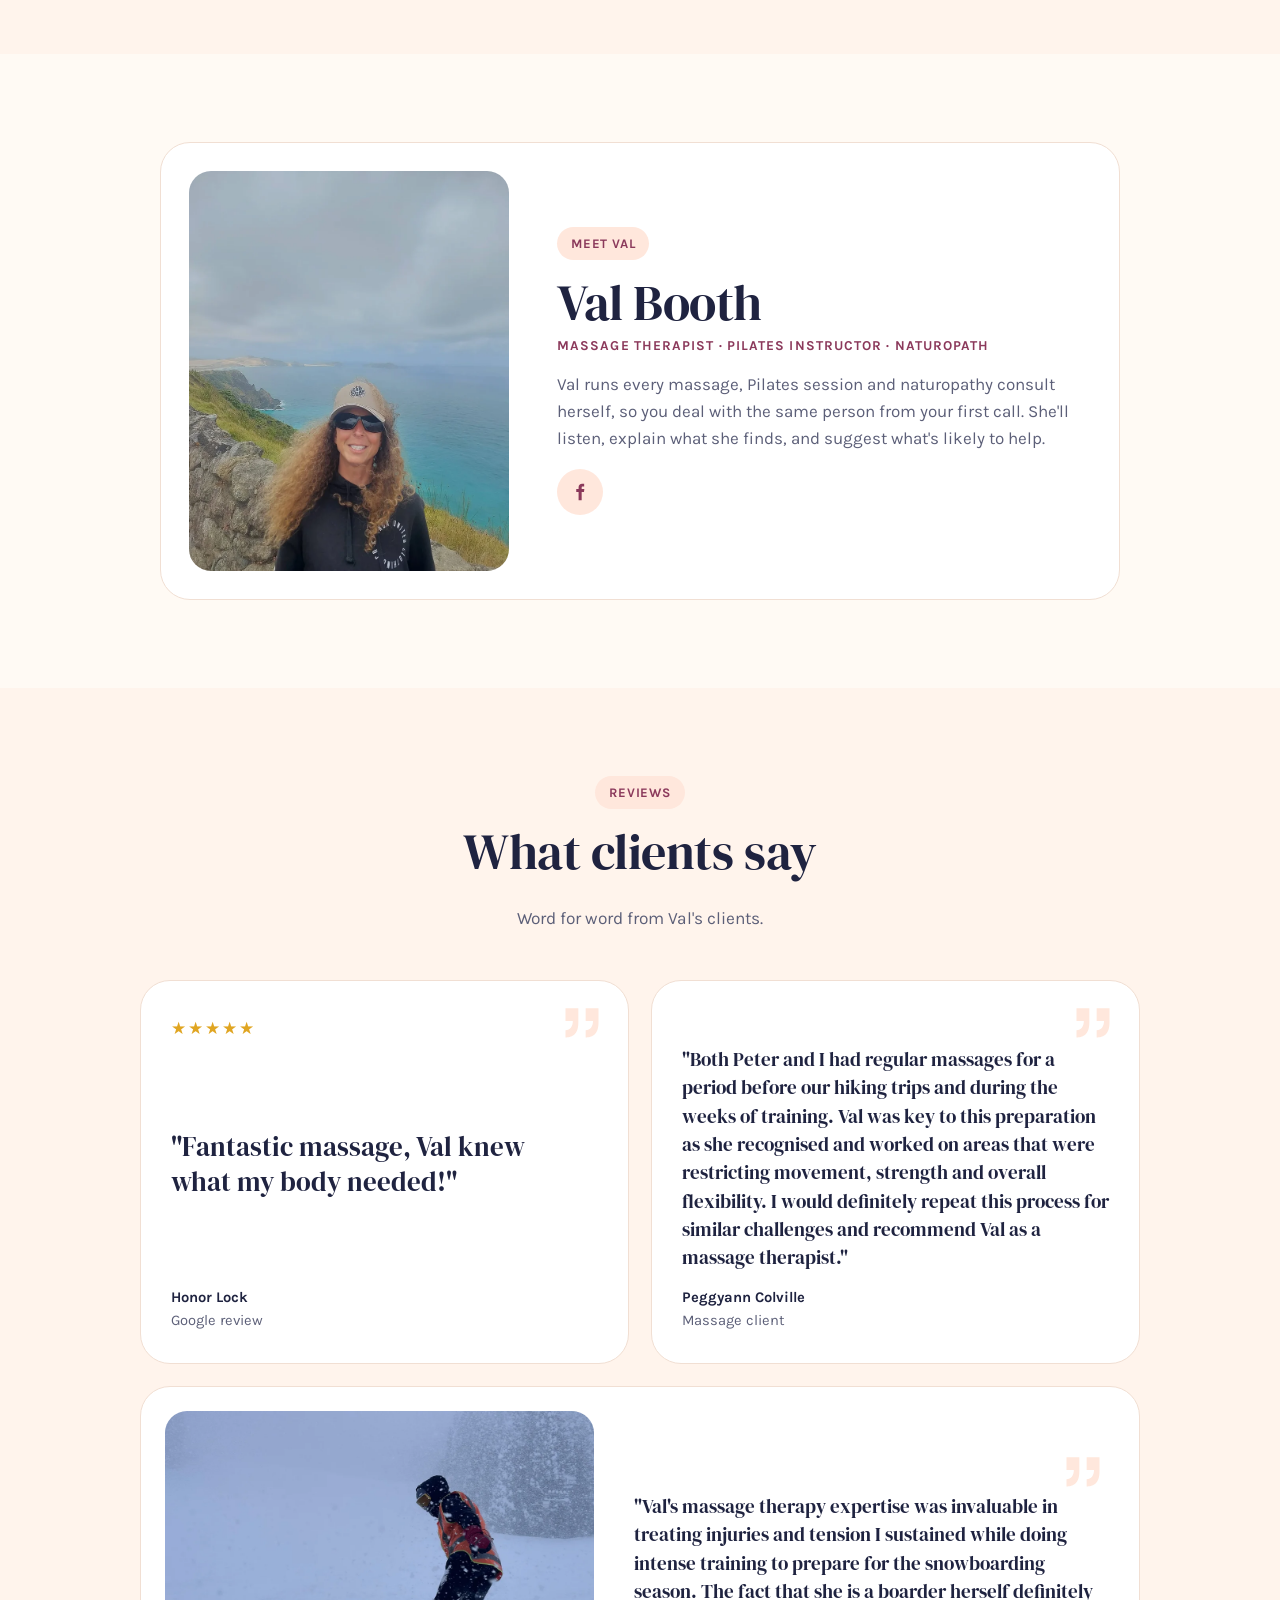
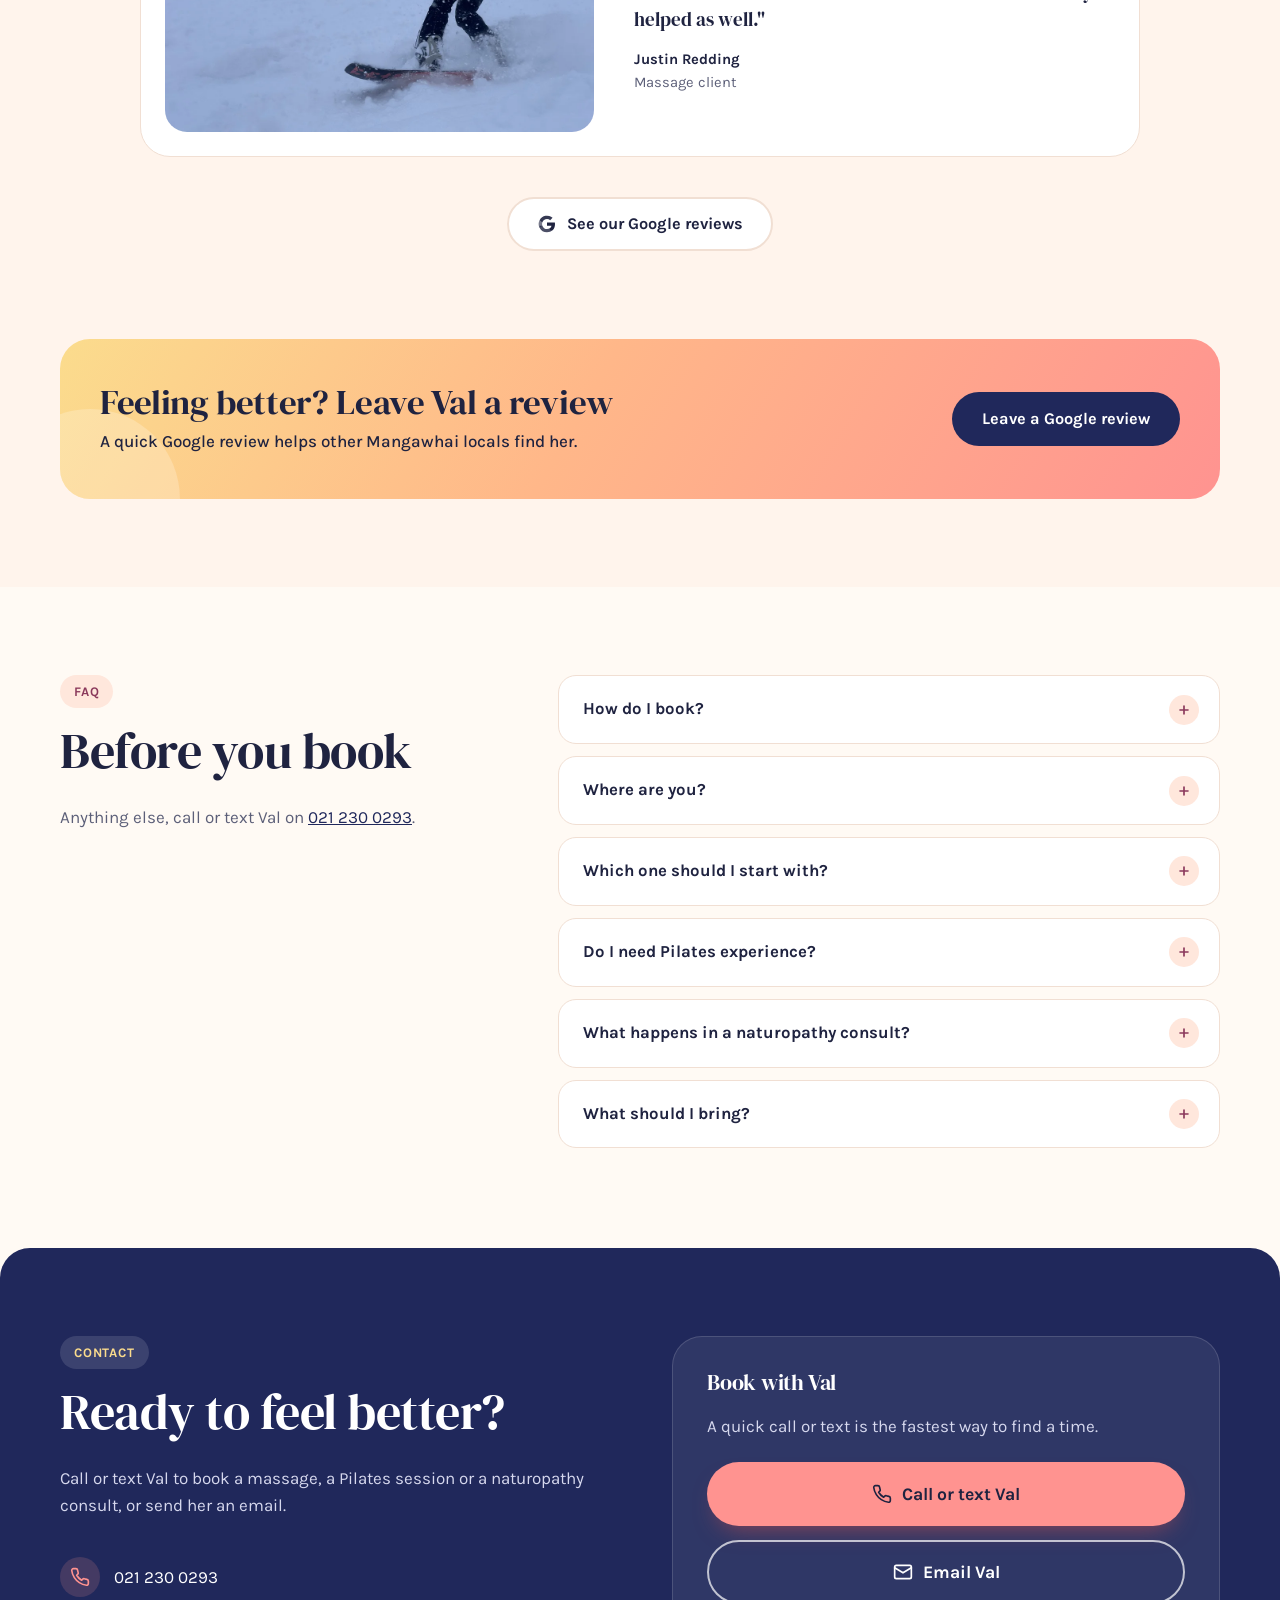
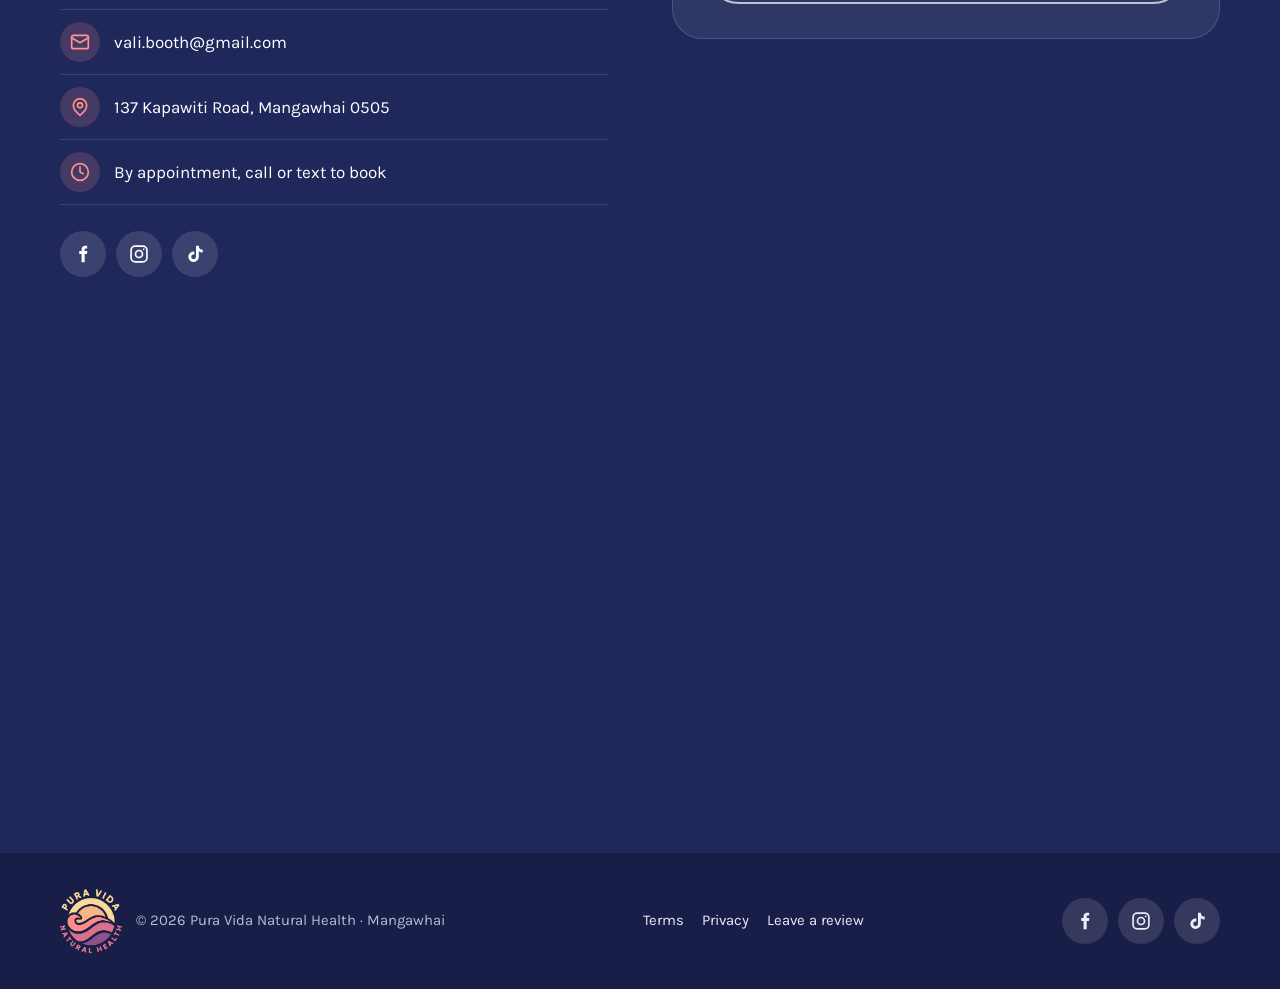
==== commit af084135: "Remove the initials badges from the review cards No initials badges anywhere (Liam's rule). Each car" ====
--- a/index.html
+++ b/index.html
@@ -212,9 +212,9 @@
       <p class="pop">Word for word from Val's clients.</p>
     </div>
     <div class="reviews-grid pair">
-      <article class="review pair-card pop"><svg class="quote" aria-hidden="true"><use href="#i-quote"/></svg><div class="stars" aria-label="5 out of 5 stars">★★★★★</div><p>"Fantastic massage, Val knew what my body needed!"</p><footer><span class="mini">HL</span><span><strong>Honor Lock</strong>Google review</span></footer></article>
-      <article class="review pair-card long pop"><svg class="quote" aria-hidden="true"><use href="#i-quote"/></svg><p>"Both Peter and I had regular massages for a period before our hiking trips and during the weeks of training. Val was key to this preparation as she recognised and worked on areas that were restricting movement, strength and overall flexibility. I would definitely repeat this process for similar challenges and recommend Val as a massage therapist."</p><footer><span class="mini">PC</span><span><strong>Peggyann Colville</strong>Massage client</span></footer></article>
-      <article class="review photo-card pop"><img src="img/review-justin-1920.webp" srcset="img/review-justin-1080.webp 1080w, img/review-justin-1920.webp 1920w" sizes="(max-width:760px) 90vw, 460px" alt="A snowboarder in an orange vest riding through fresh powder in falling snow" width="1920" height="1440" loading="lazy"><div class="photo-card-body"><svg class="quote" aria-hidden="true"><use href="#i-quote"/></svg><p>"Val's massage therapy expertise was invaluable in treating injuries and tension I sustained while doing intense training to prepare for the snowboarding season. The fact that she is a boarder herself definitely helped as well."</p><footer><span class="mini">JR</span><span><strong>Justin Redding</strong>Massage client</span></footer></div></article>
+      <article class="review pair-card pop"><svg class="quote" aria-hidden="true"><use href="#i-quote"/></svg><div class="stars" aria-label="5 out of 5 stars">★★★★★</div><p>"Fantastic massage, Val knew what my body needed!"</p><footer><span><strong>Honor Lock</strong>Google review</span></footer></article>
+      <article class="review pair-card long pop"><svg class="quote" aria-hidden="true"><use href="#i-quote"/></svg><p>"Both Peter and I had regular massages for a period before our hiking trips and during the weeks of training. Val was key to this preparation as she recognised and worked on areas that were restricting movement, strength and overall flexibility. I would definitely repeat this process for similar challenges and recommend Val as a massage therapist."</p><footer><span><strong>Peggyann Colville</strong>Massage client</span></footer></article>
+      <article class="review photo-card pop"><img src="img/review-justin-1920.webp" srcset="img/review-justin-1080.webp 1080w, img/review-justin-1920.webp 1920w" sizes="(max-width:760px) 90vw, 460px" alt="A snowboarder in an orange vest riding through fresh powder in falling snow" width="1920" height="1440" loading="lazy"><div class="photo-card-body"><svg class="quote" aria-hidden="true"><use href="#i-quote"/></svg><p>"Val's massage therapy expertise was invaluable in treating injuries and tension I sustained while doing intense training to prepare for the snowboarding season. The fact that she is a boarder herself definitely helped as well."</p><footer><span><strong>Justin Redding</strong>Massage client</span></footer></div></article>
     </div>
     <div class="center-cta pop"><a class="btn btn-soft" href="https://maps.google.com/?cid=2341264105563611470" target="_blank" rel="noopener"><svg class="icon" aria-hidden="true"><use href="#i-google"/></svg>See our Google reviews</a></div>
   </div>
--- a/style.css
+++ b/style.css
@@ -215,7 +215,6 @@
 .review.solo p{font-family:var(--display);font-size:1.7rem;line-height:1.3}
 .review p{margin:0;flex:1;font-size:1.02rem}
 .review footer{display:flex;align-items:center;gap:12px;font-size:.92rem;color:var(--muted)}
-.review footer .mini{width:40px;height:40px;border-radius:50%;background:var(--tint);color:var(--accent-ink);display:grid;place-items:center;font-weight:700;flex:none}
 .review footer strong{color:var(--ink);display:block}
 .reviews-grid.pair{grid-template-columns:1fr 1fr;max-width:1000px;margin:0 auto}
 .review.pair-card{padding:34px 30px 30px}
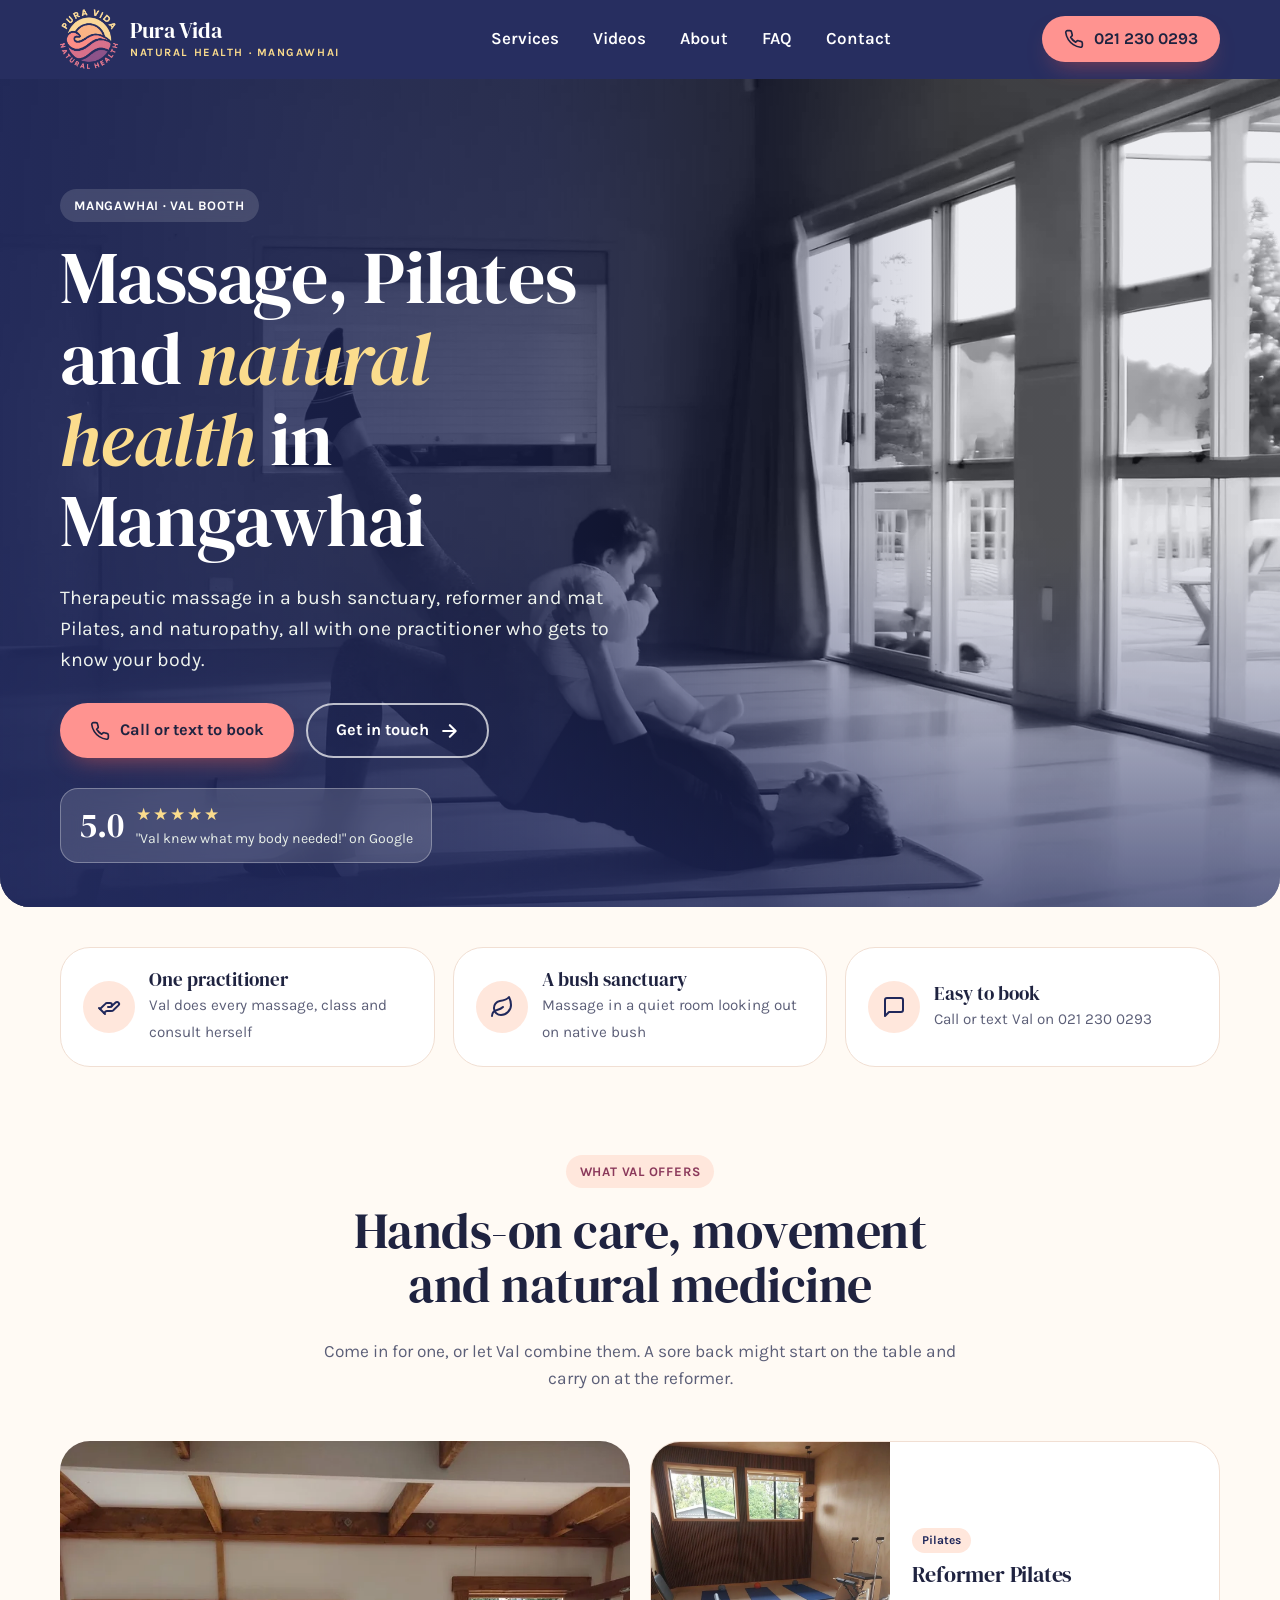
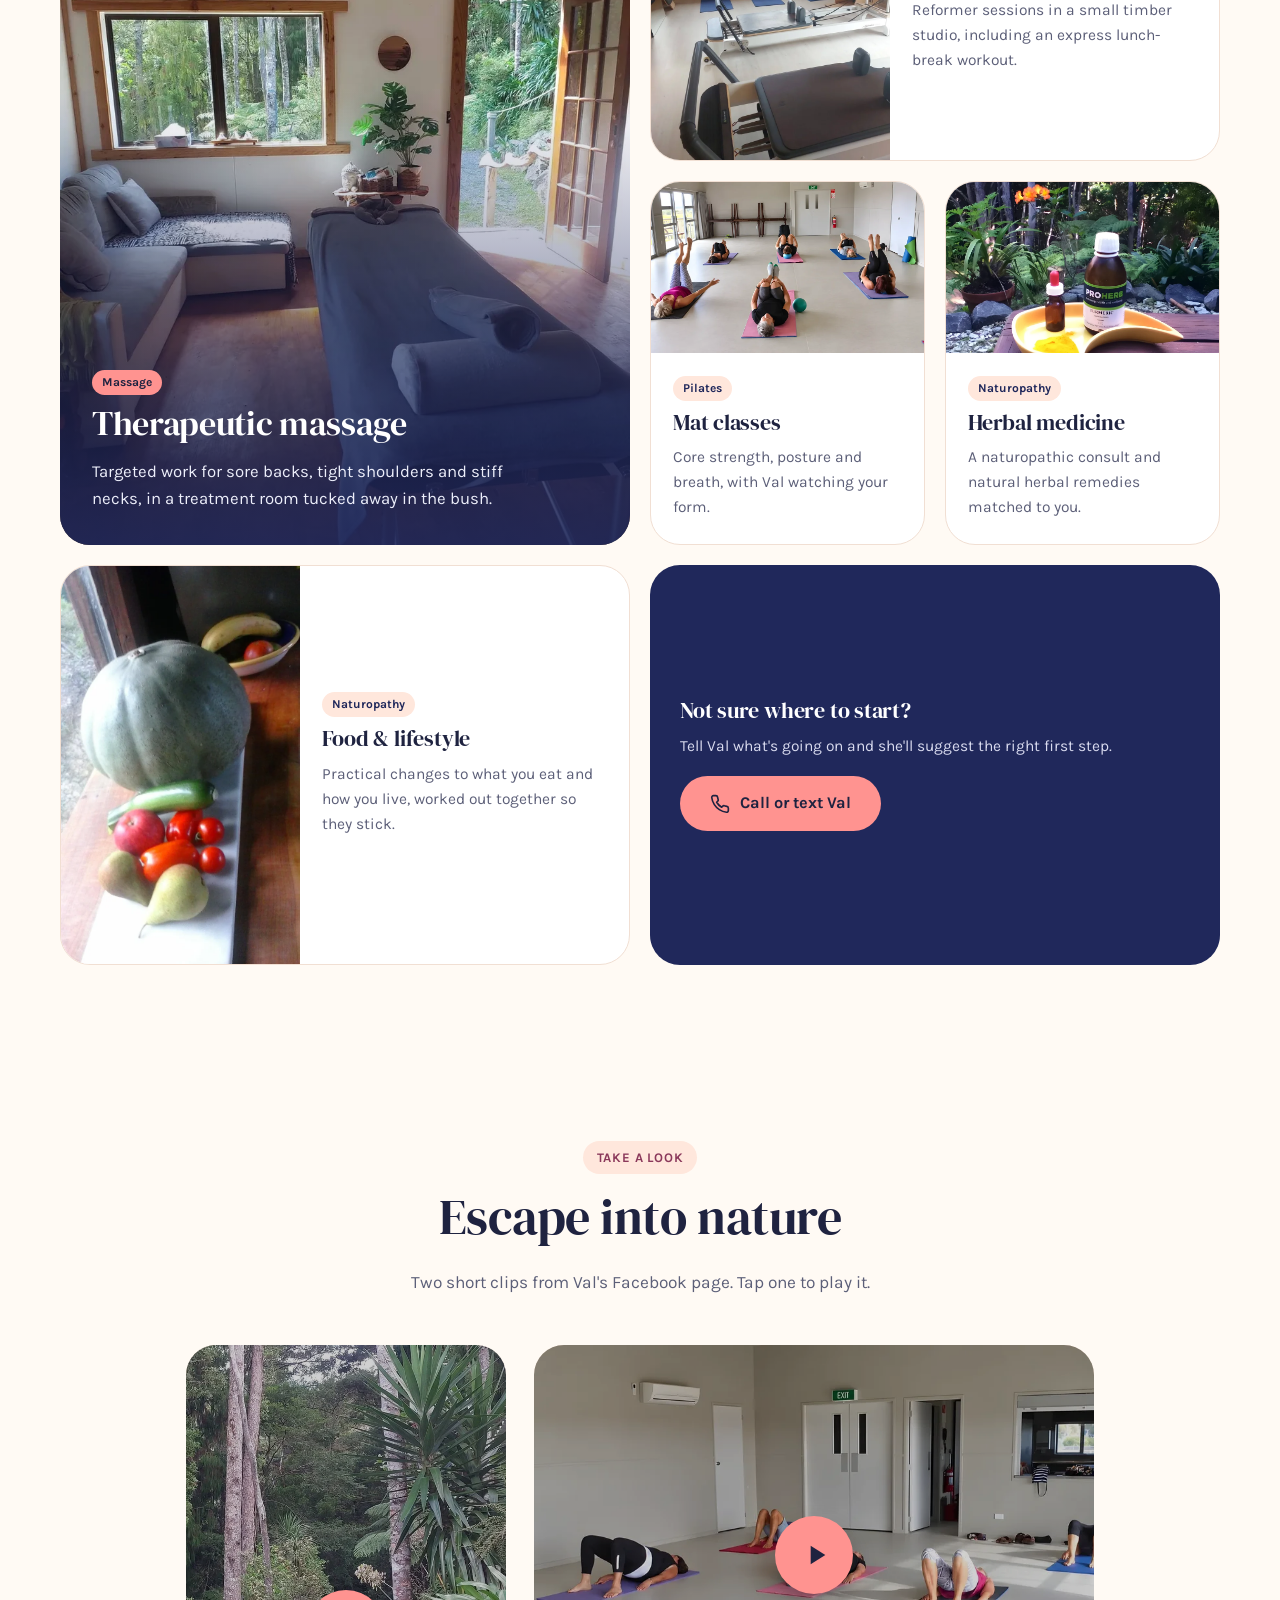
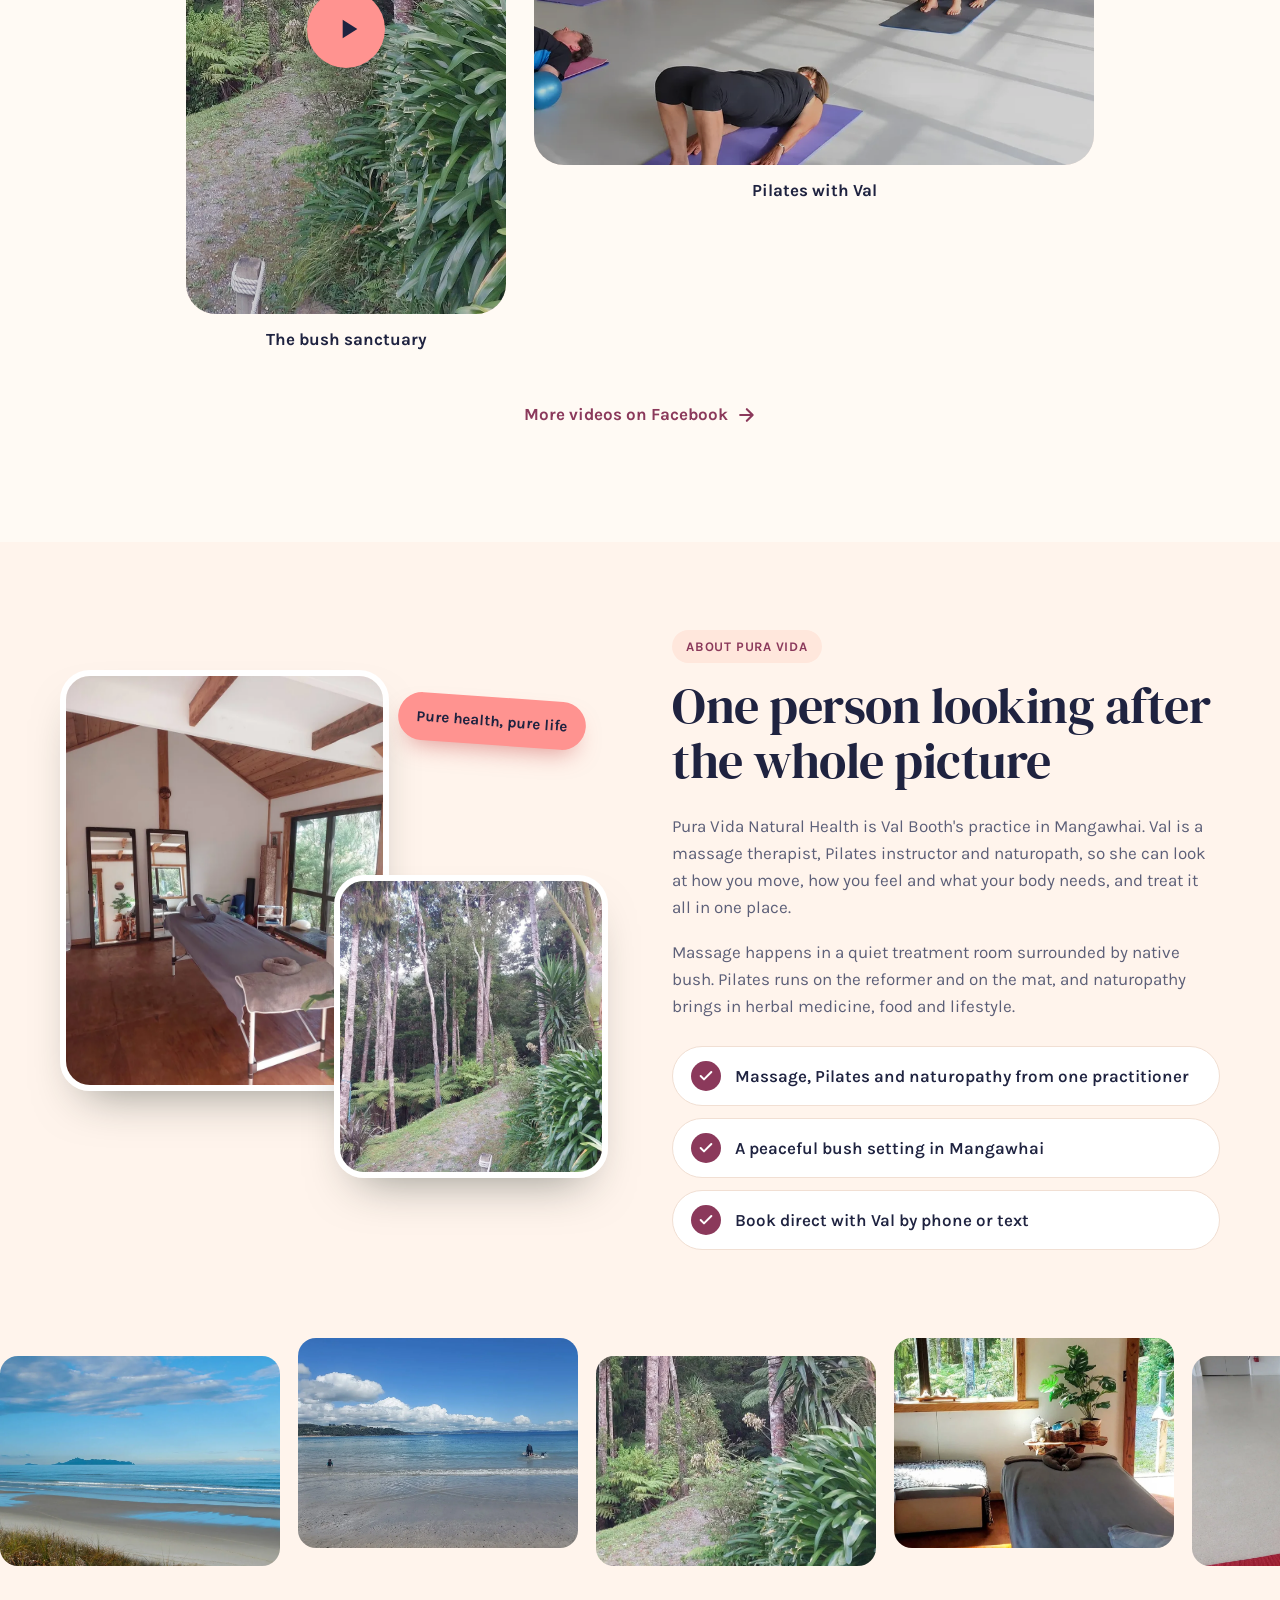
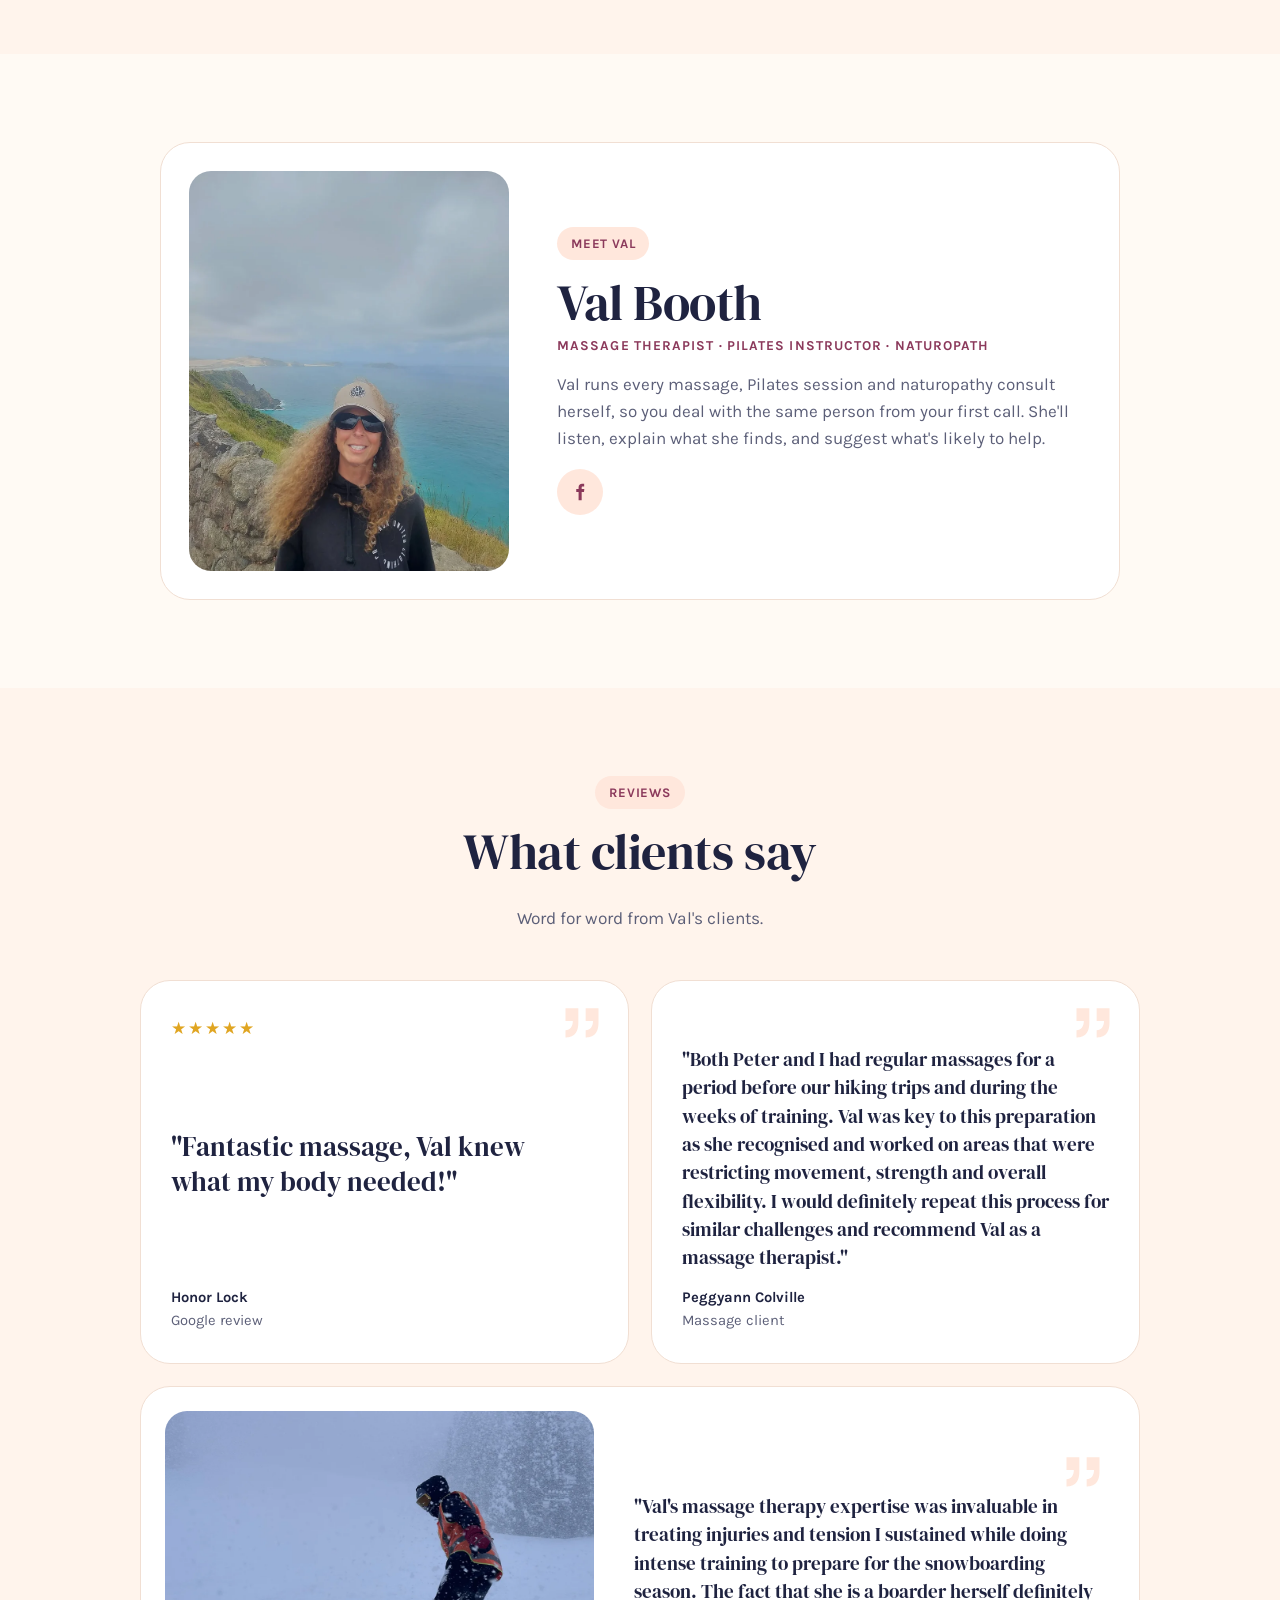
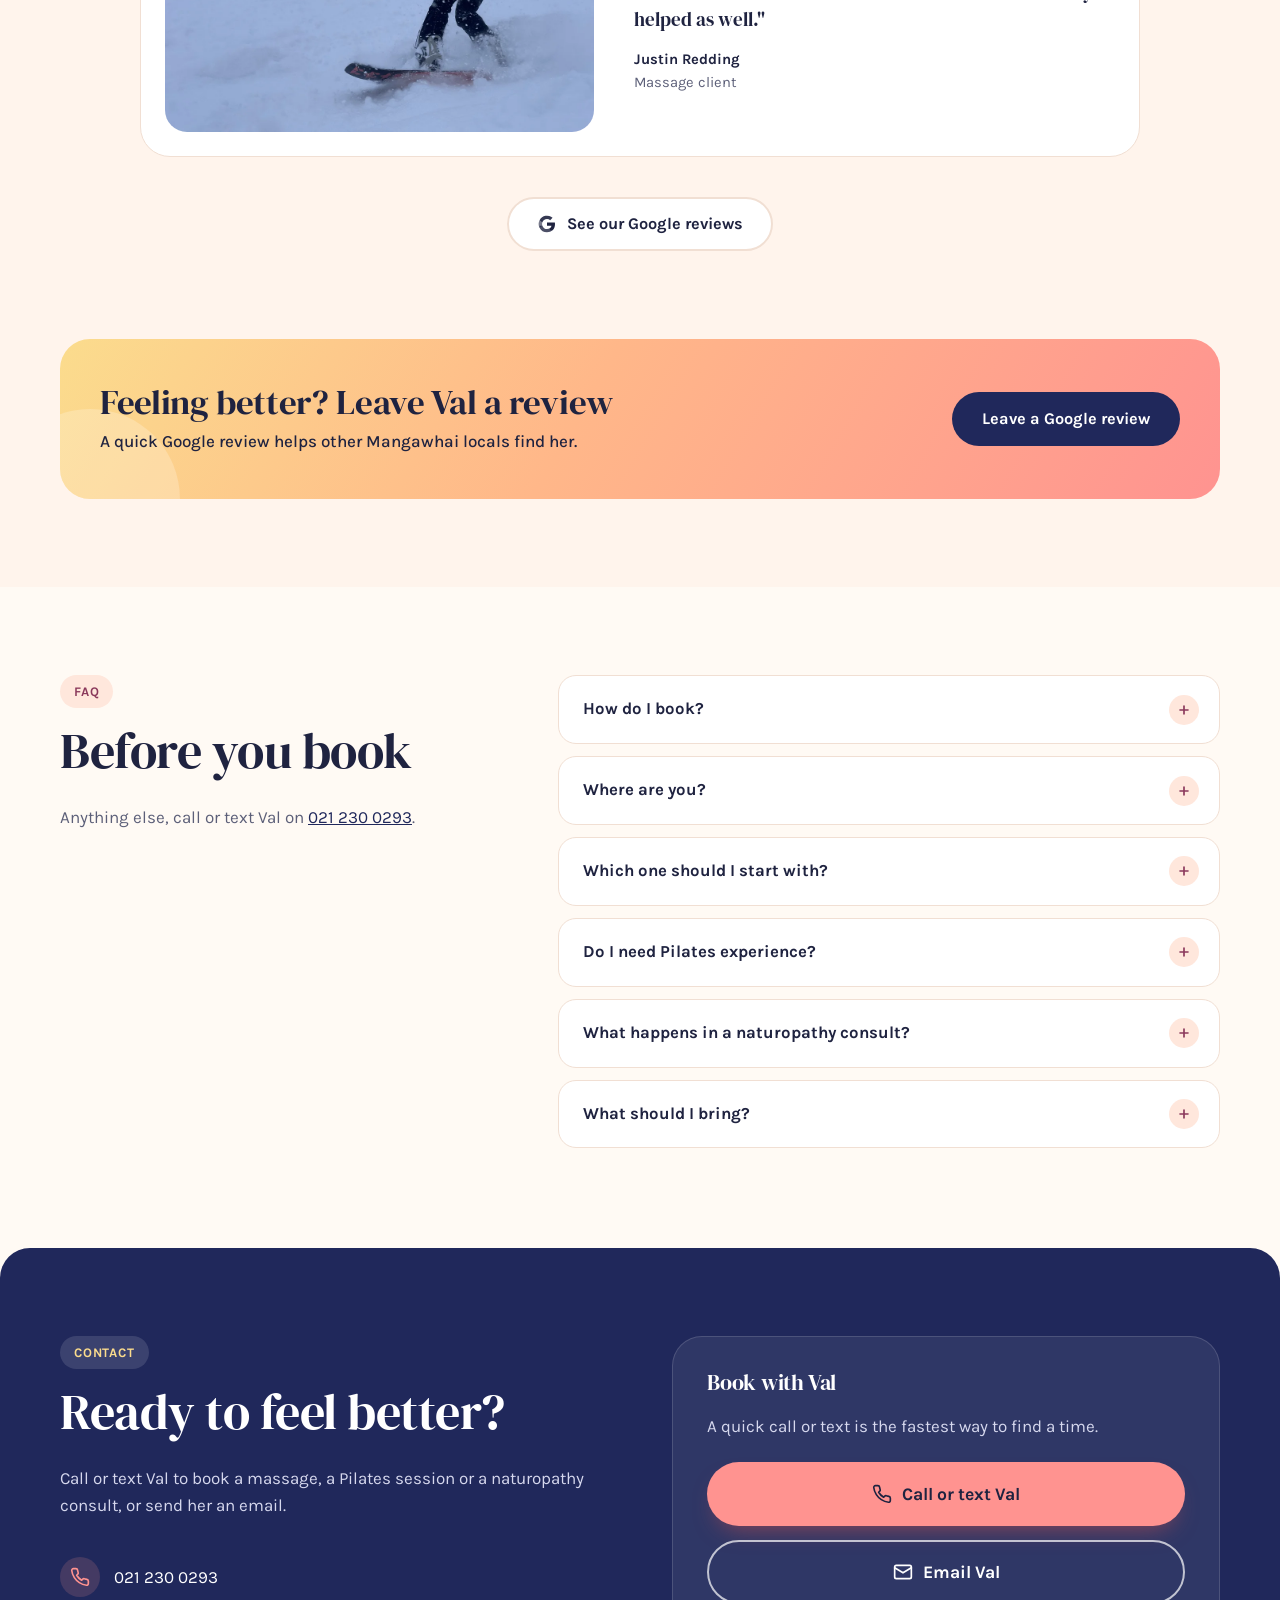
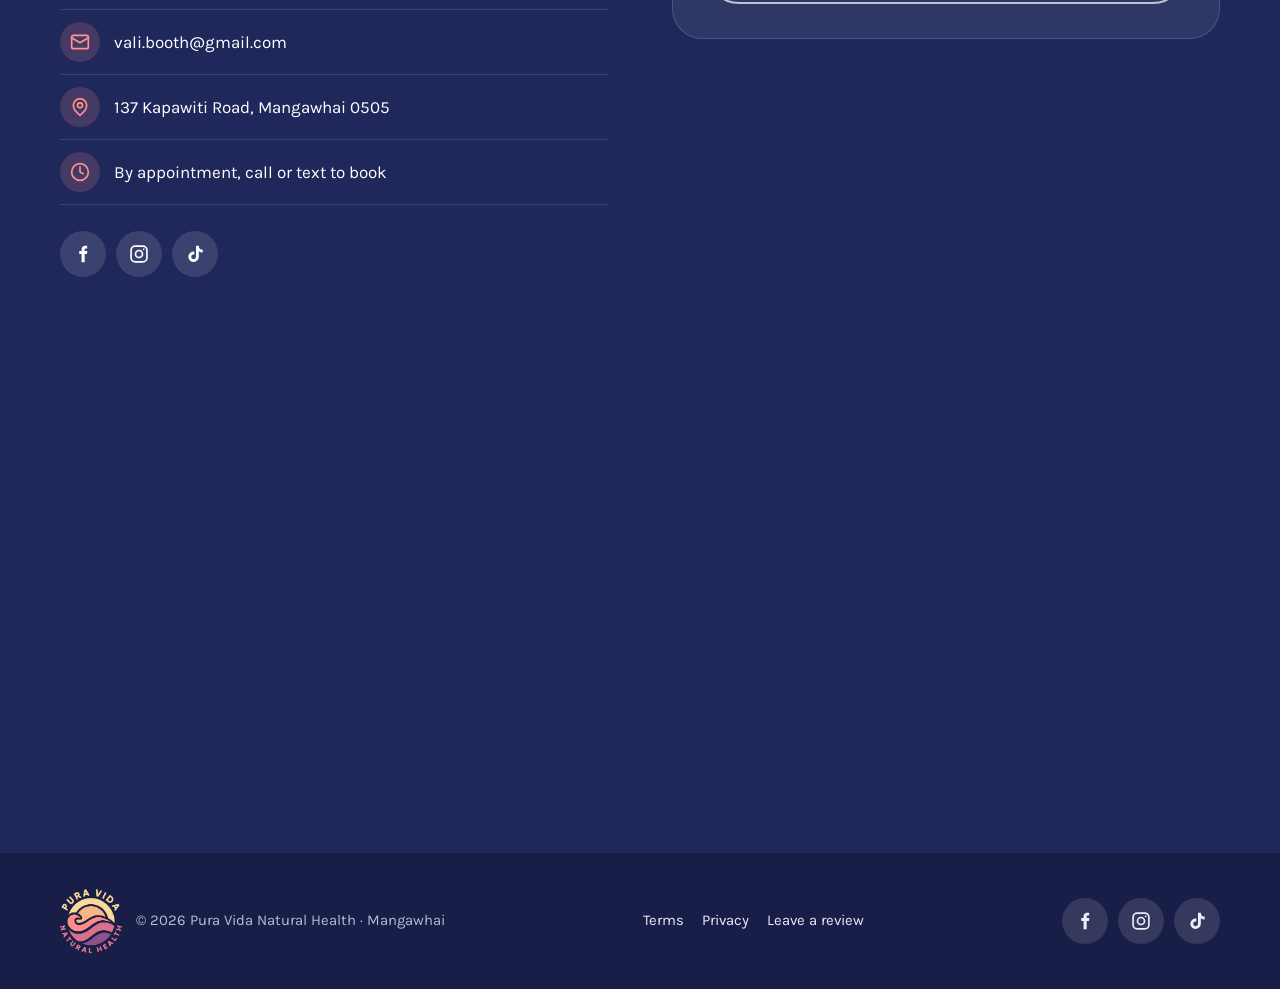
==== commit 776e8899: "Remove the beach sunrise mat photo from the About section Val asked for it to come out: it was on Fa" ====
--- a/index.html
+++ b/index.html
@@ -148,7 +148,6 @@
     <div class="collage pop">
       <img class="c1" src="img/ab-1-1920.webp" srcset="img/ab-1-1080.webp 1080w, img/ab-1-1920.webp 1920w" sizes="(max-width:900px) 60vw, 360px" alt="Treatment room with a massage table, mirrors and timber ceiling" width="1440" height="1920" loading="lazy">
       <img class="c2" src="img/ab-2-1920.webp" srcset="img/ab-2-1080.webp 1080w, img/ab-2-1920.webp 1920w" sizes="(max-width:900px) 50vw, 300px" alt="A path through native bush" width="1440" height="1920" loading="lazy">
-      <img class="c3" src="img/ab-3-1920.webp" srcset="img/ab-3-1080.webp 1080w, img/ab-3-1920.webp 1920w" sizes="(max-width:900px) 40vw, 240px" alt="A small group sitting on mats on the beach at sunset" width="1920" height="1189" loading="lazy">
       <div class="corner-tag">Pure health, pure life</div>
     </div>
     <div>
--- a/style.css
+++ b/style.css
@@ -160,7 +160,6 @@
 .collage img{position:absolute;border-radius:var(--r-lg);object-fit:cover;box-shadow:0 24px 48px -24px rgba(27,42,34,.5);border:6px solid #fff}
 .collage .c1{width:60%;height:78%;left:0;top:0}
 .collage .c2{width:50%;height:56%;right:0;bottom:6%}
-.collage .c3{width:34%;height:36%;left:12%;bottom:0}
 .corner-tag{position:absolute;right:4%;top:5%;background:var(--accent);color:var(--ink);font-weight:700;padding:12px 18px;border-radius:99px;box-shadow:0 12px 24px -10px rgba(200,80,80,.6);transform:rotate(4deg);font-size:.95rem}
 .checklist{list-style:none;padding:0;margin:26px 0 0;display:grid;gap:12px}
 .checklist li{display:flex;gap:14px;align-items:center;background:#fff;border:1px solid var(--line);padding:14px 18px;border-radius:99px;font-weight:600}
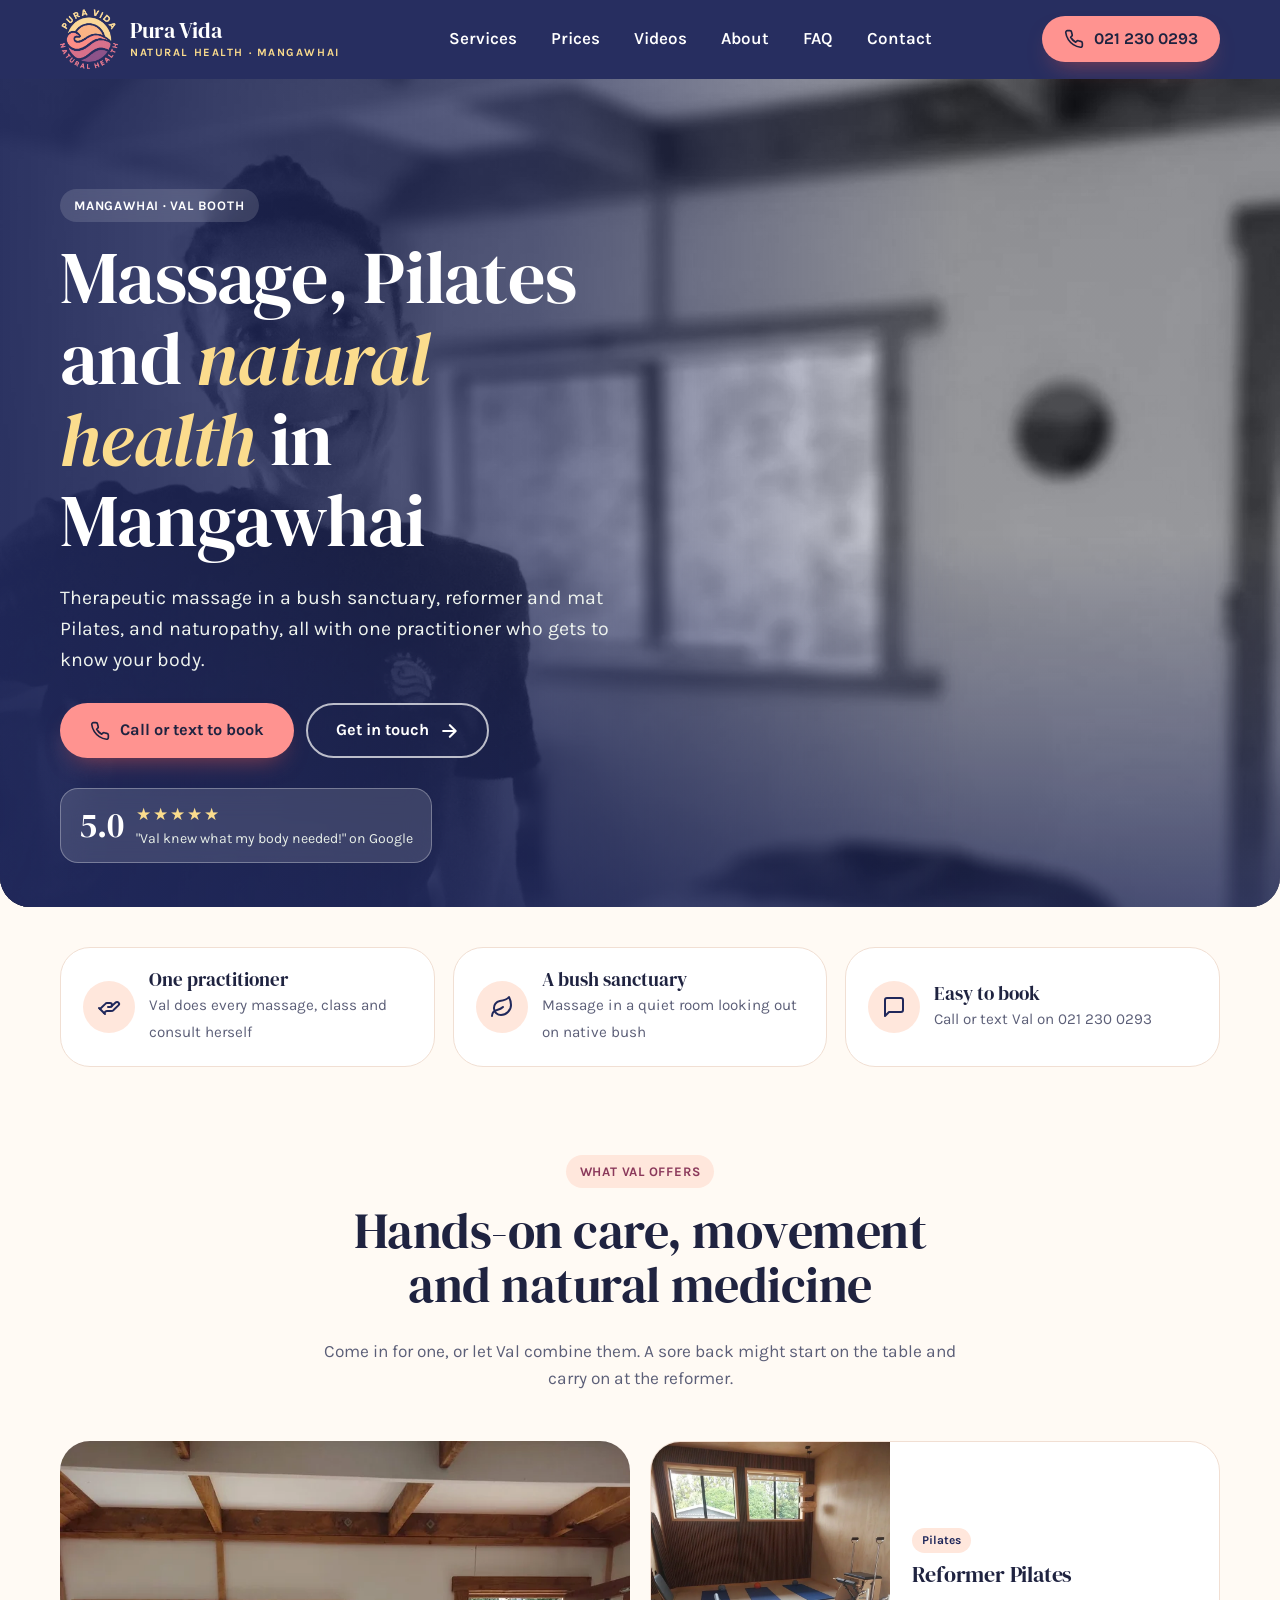
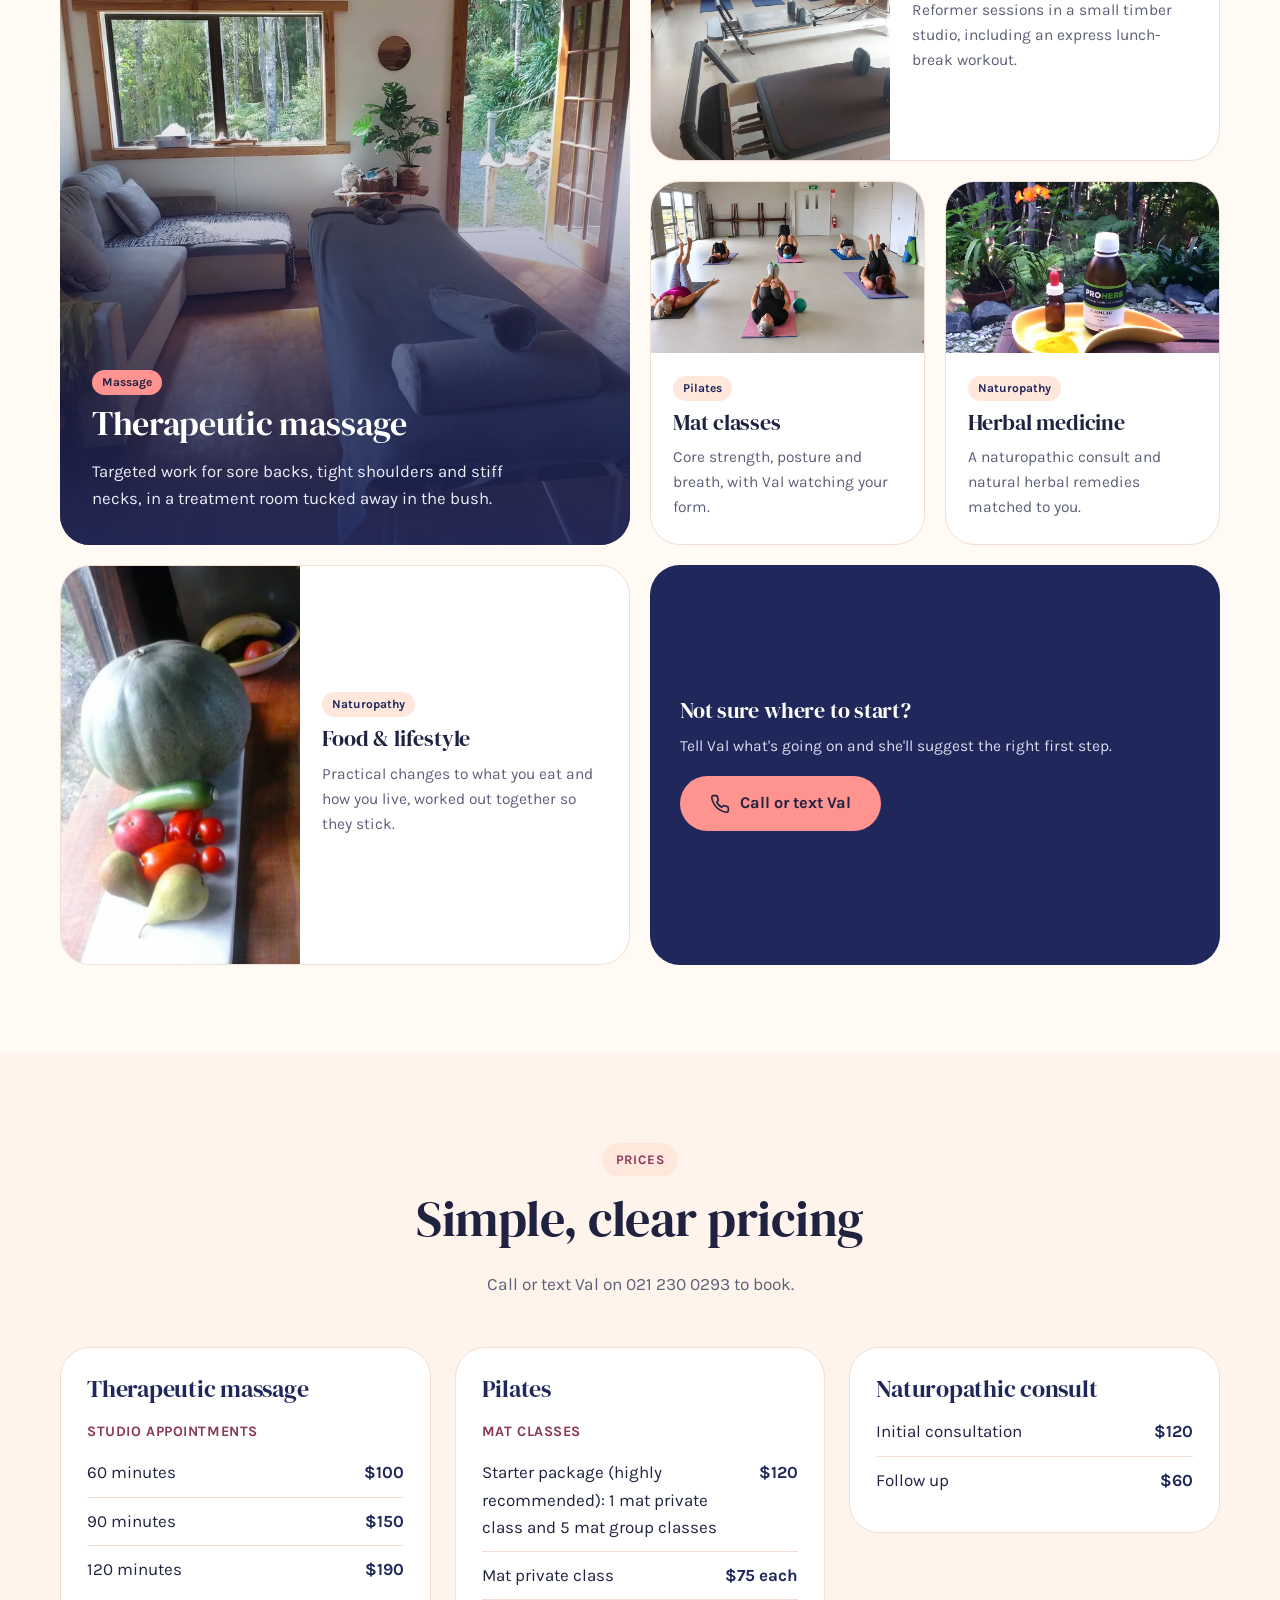
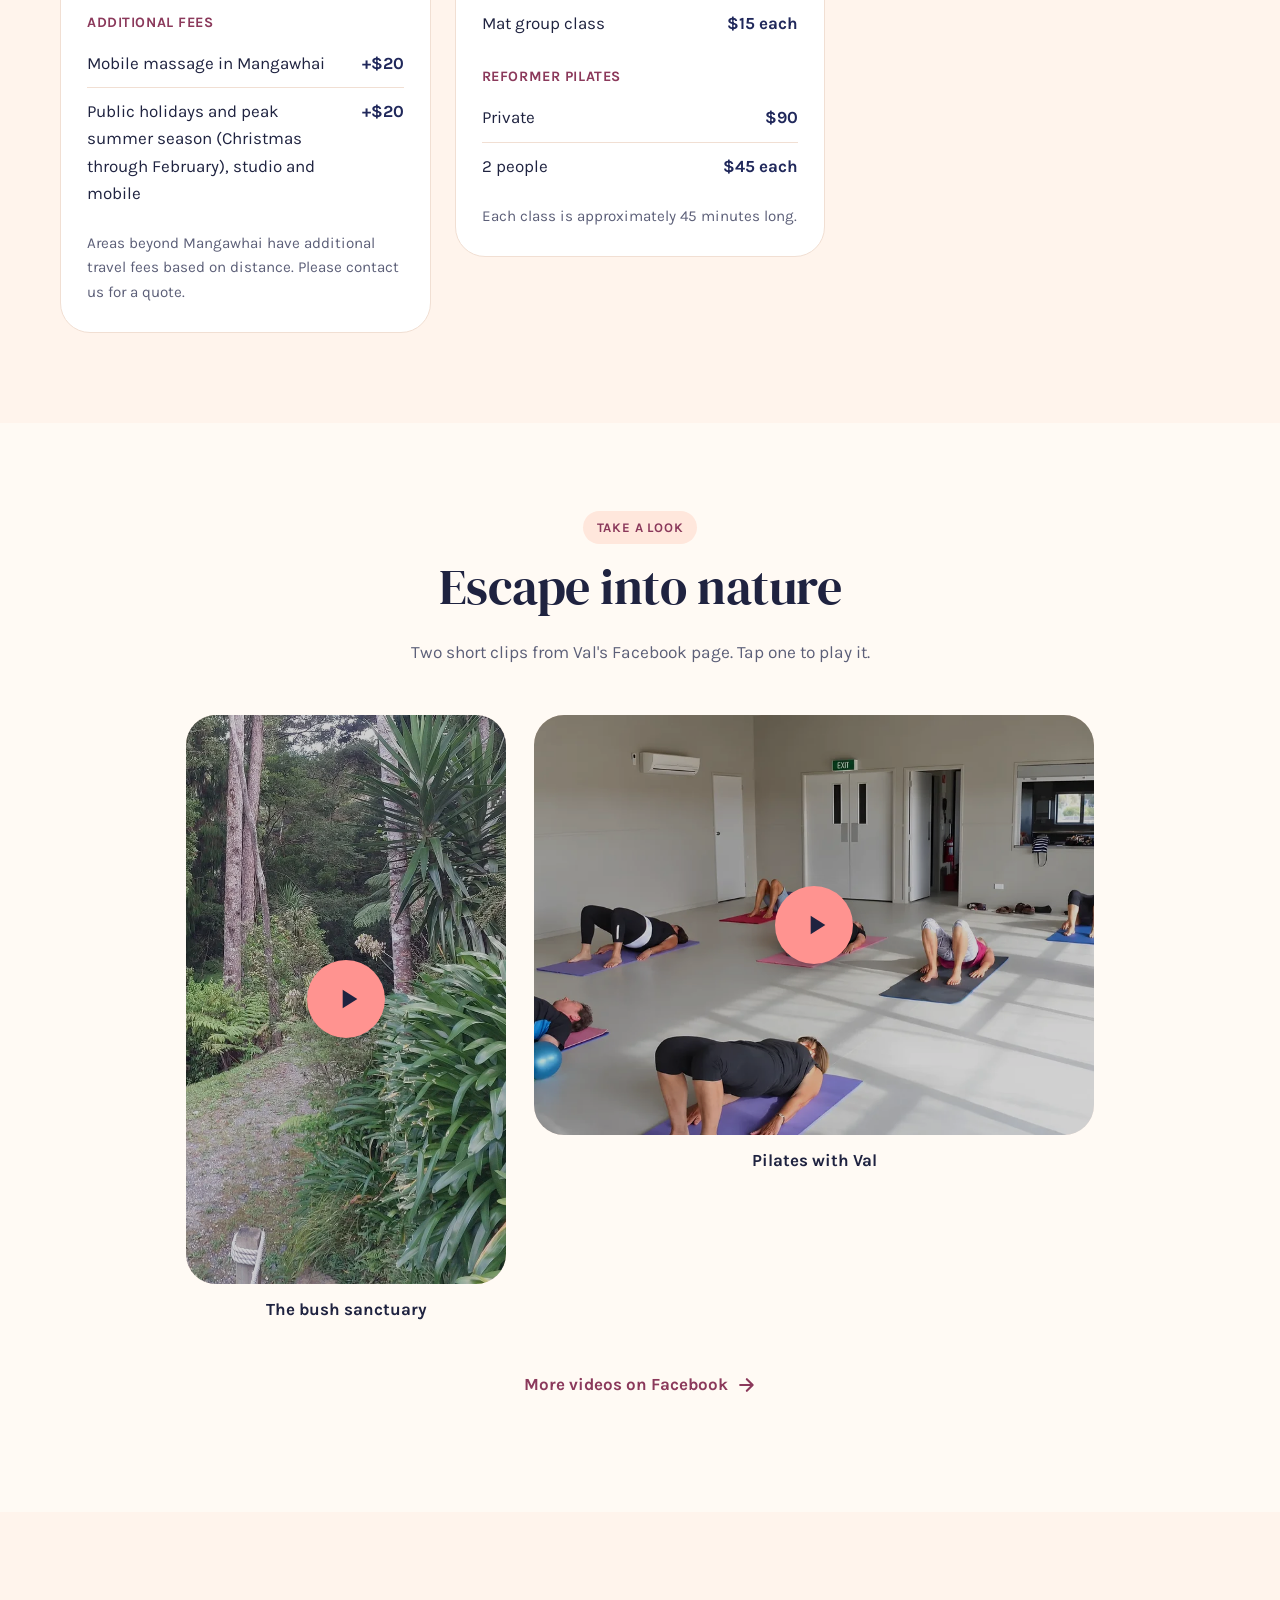
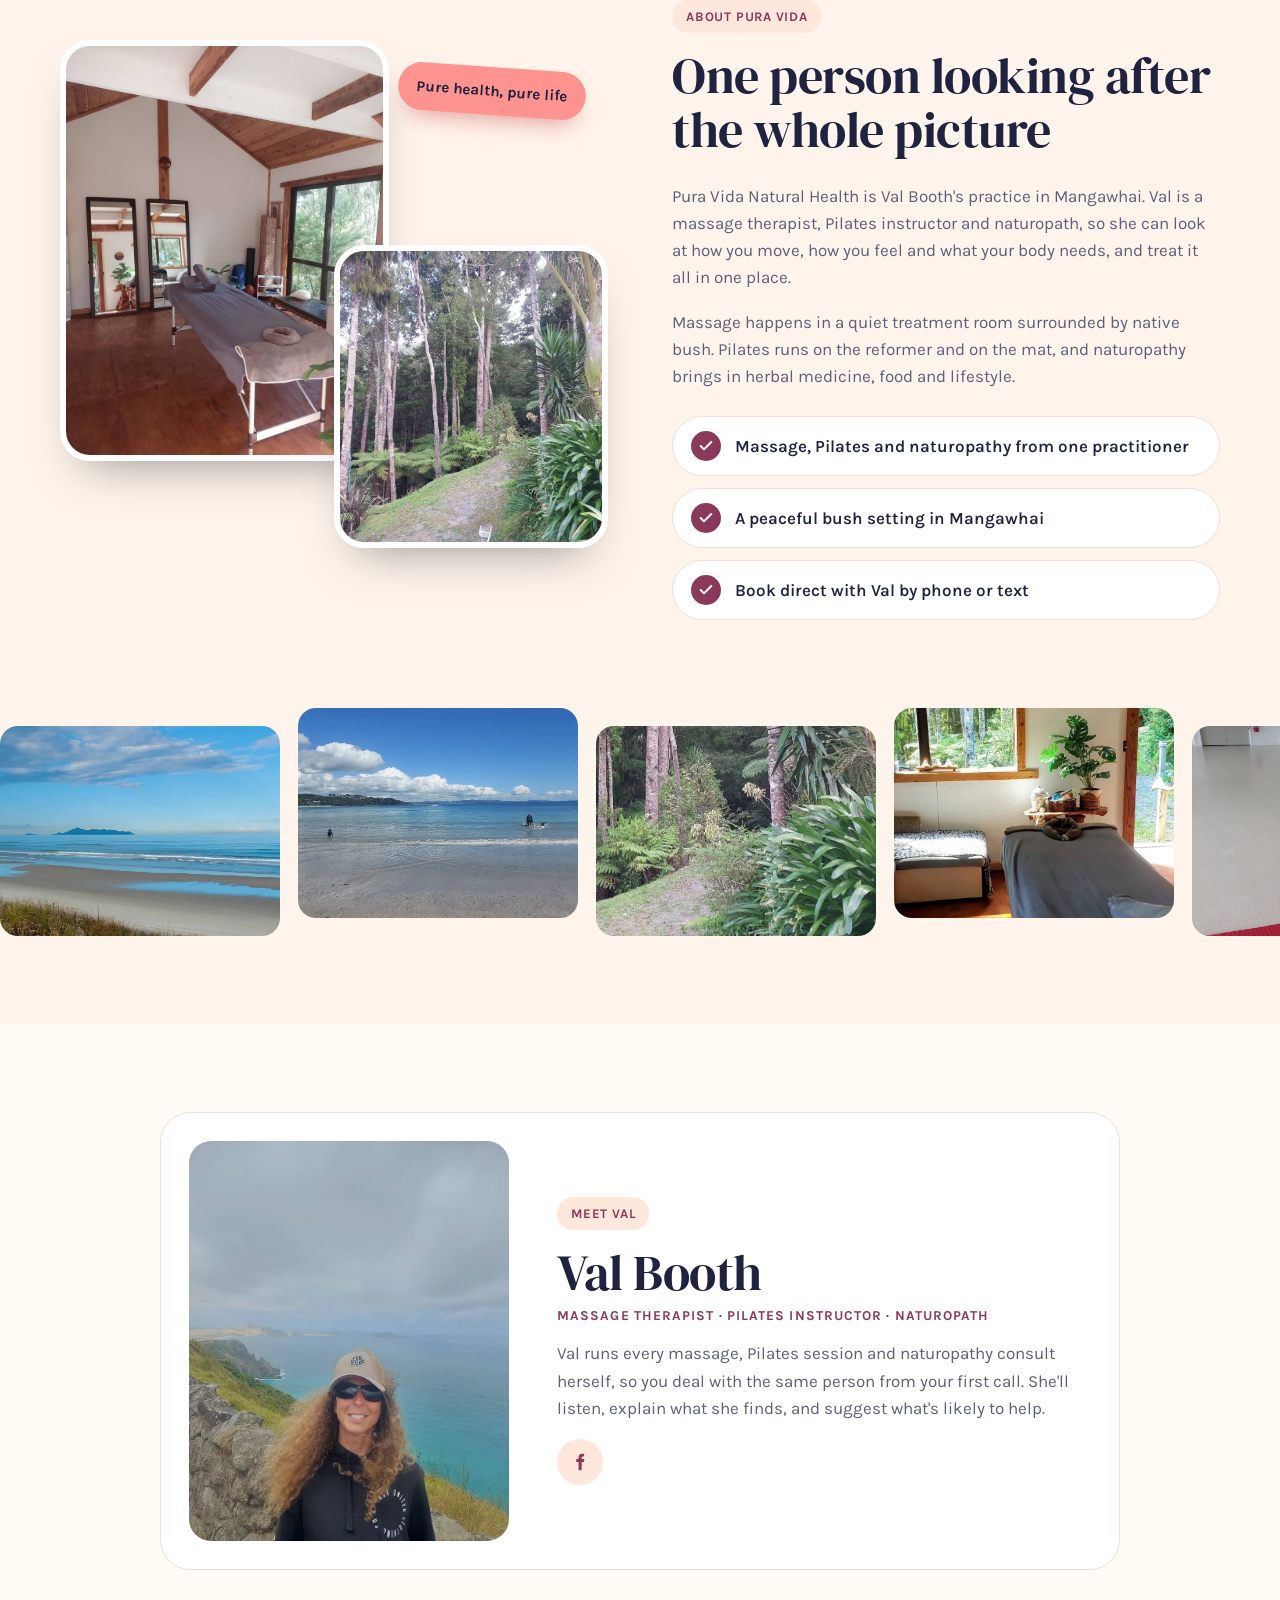
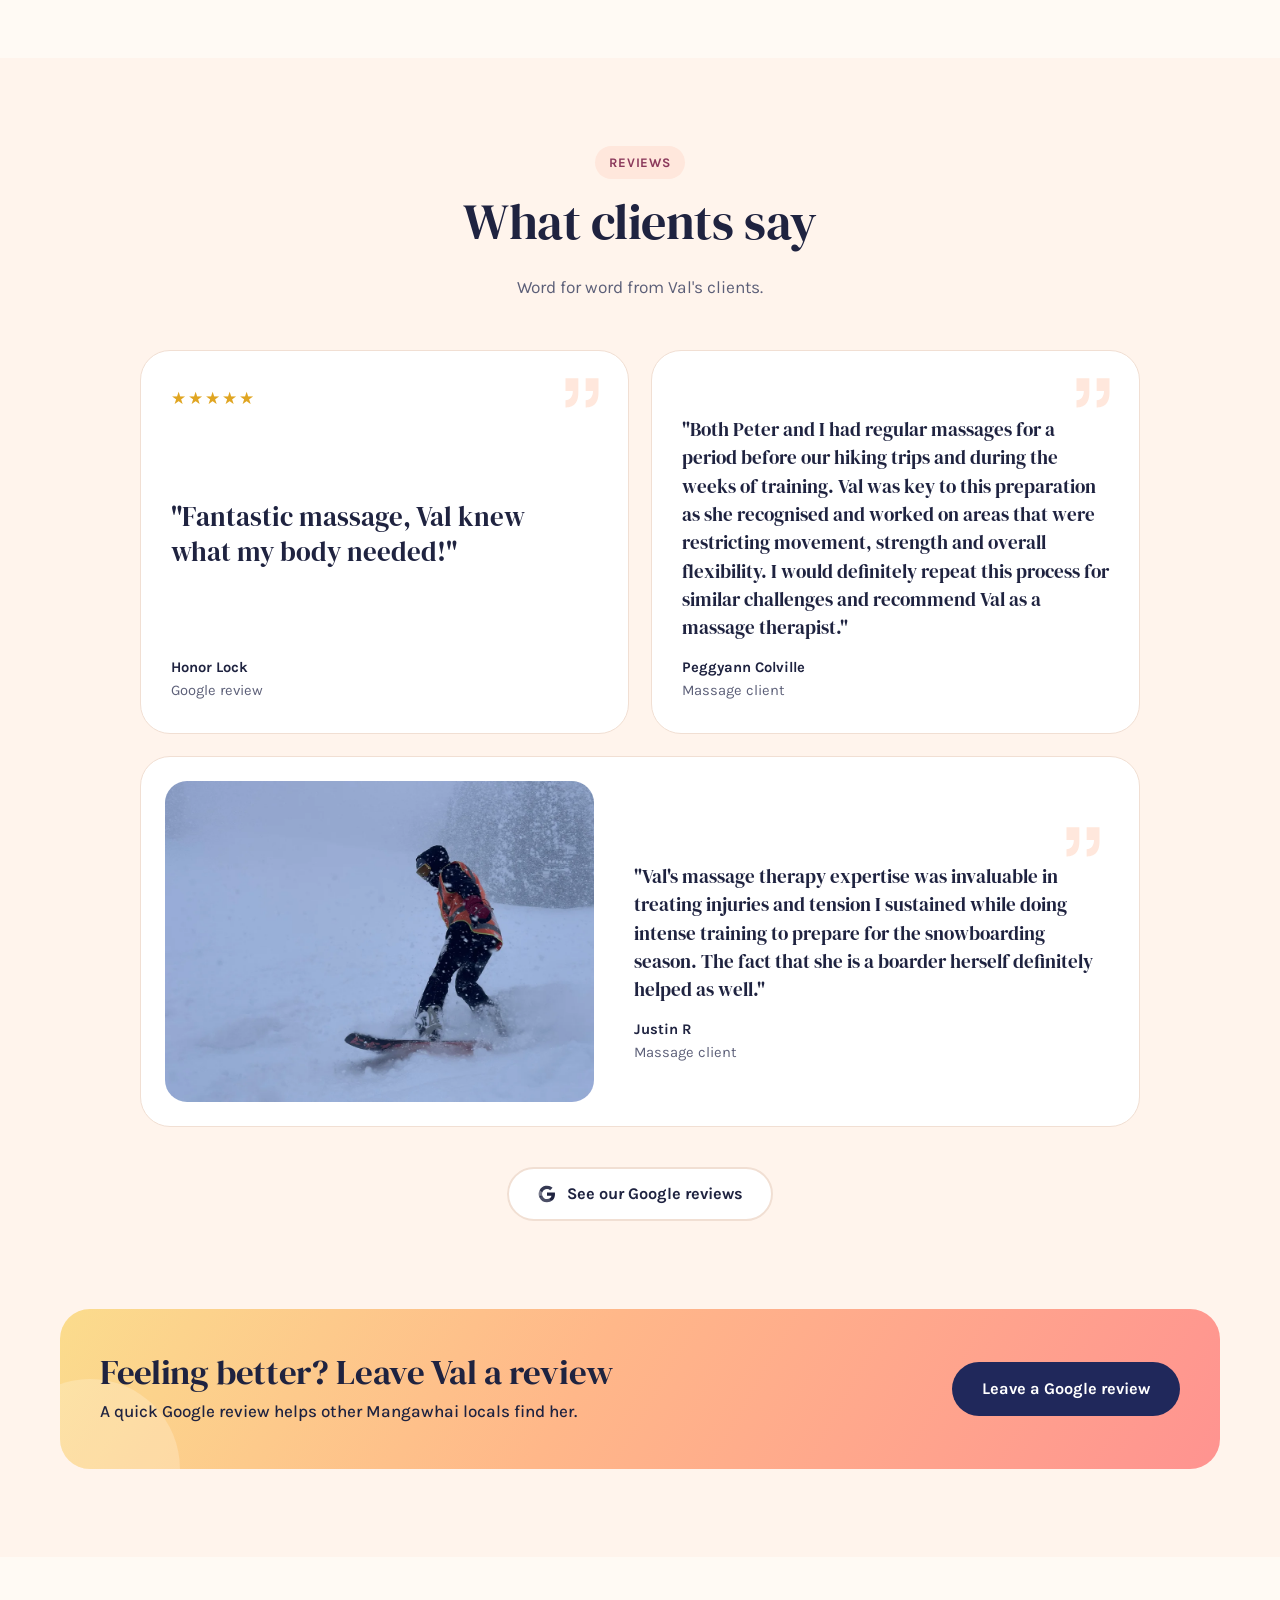
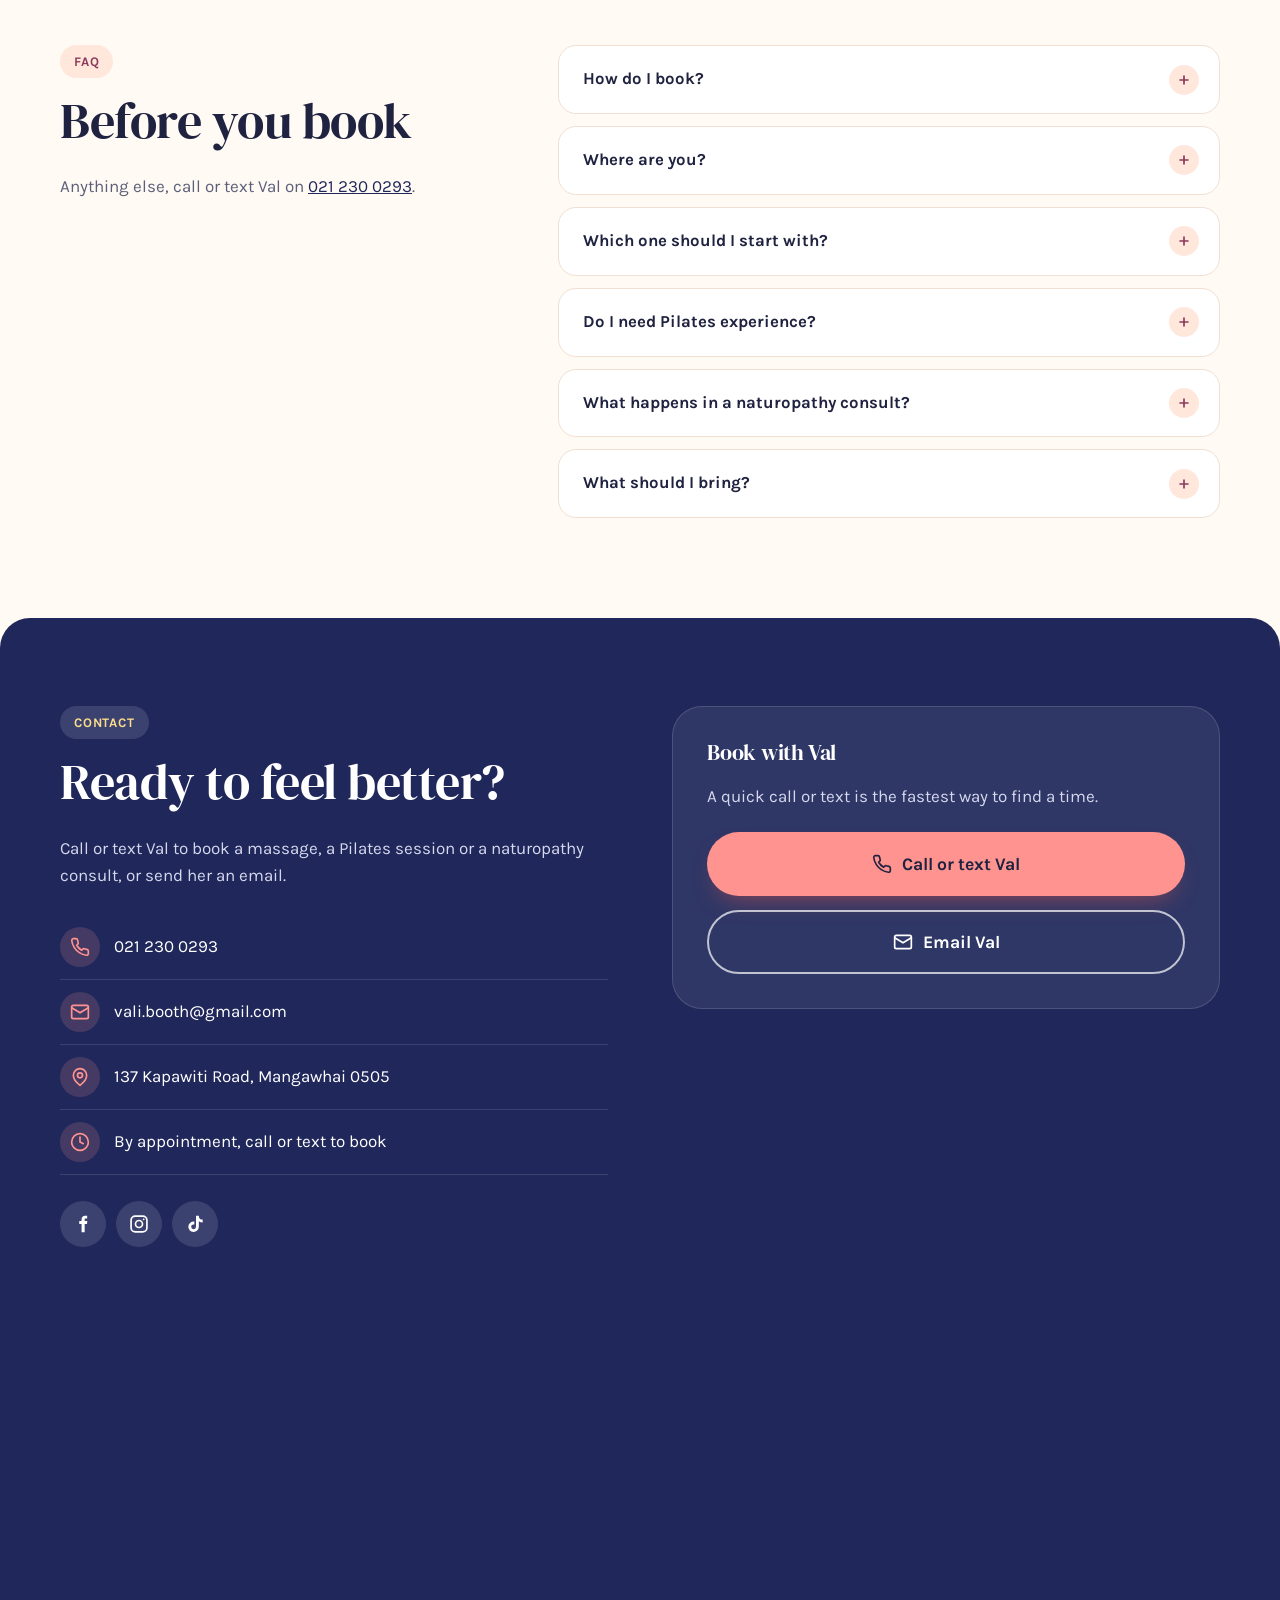
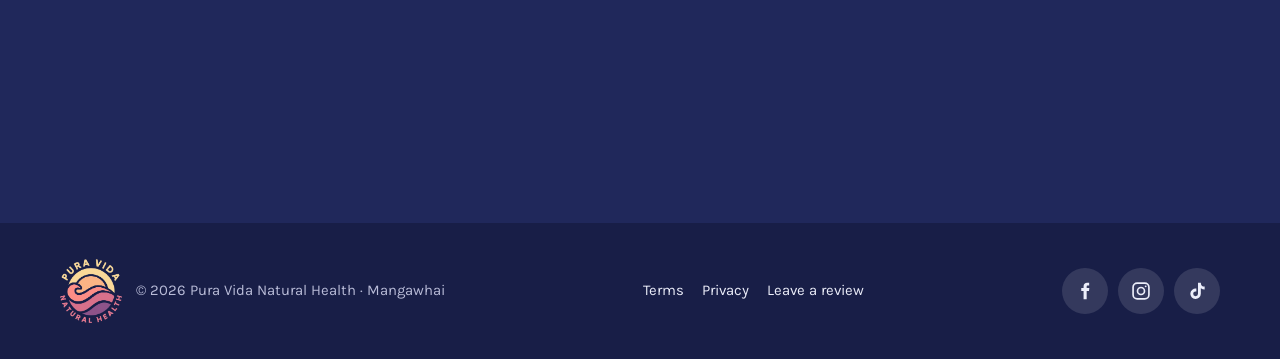
==== commit 53776d95: "New hero photo, add price list section, Justin R testimonial name Co-Authored-By: Claude Sonnet 5.5 " ====
--- a/index.html
+++ b/index.html
@@ -17,7 +17,7 @@
 <link rel="preconnect" href="https://fonts.googleapis.com">
 <link rel="preconnect" href="https://fonts.gstatic.com" crossorigin>
 <link href="https://fonts.googleapis.com/css2?family=DM+Serif+Display:ital@0;1&family=Karla:wght@400;500;600;700&display=swap" rel="stylesheet">
-<link rel="preload" as="image" href="img/hero-1920.webp" imagesrcset="img/hero-1080.webp 1080w, img/hero-1920.webp 1920w, img/hero-3840.webp 3840w" imagesizes="100vw">
+<link rel="preload" as="image" href="img/hero-val-1920.webp" imagesrcset="img/hero-val-1080.webp 810w, img/hero-val-1920.webp 1440w" imagesizes="100vw">
 <script>document.documentElement.classList.add('js')</script>
 <link rel="stylesheet" href="style.css">
 </head>
@@ -53,6 +53,7 @@
     </a>
     <ul class="nav-links" id="navLinks">
       <li><a href="#services">Services</a></li>
+      <li><a href="#prices">Prices</a></li>
       <li><a href="#videos">Videos</a></li>
       <li><a href="#about">About</a></li>
       <li><a href="#faq">FAQ</a></li>
@@ -72,7 +73,7 @@
 <!-- 2. HERO (one permanent mother-and-baby photo, as requested on the v1 demo) -->
 <section class="hero" aria-label="Introduction">
   <div class="hero-slides">
-    <img class="active" src="img/hero-1920.webp" srcset="img/hero-1080.webp 1080w, img/hero-1920.webp 1920w, img/hero-3840.webp 3840w" sizes="100vw" alt="A mother doing a Pilates bridge with her baby held above her" width="1920" height="1004" fetchpriority="high">
+    <img class="active" src="img/hero-val-1920.webp" srcset="img/hero-val-1080.webp 810w, img/hero-val-1920.webp 1440w" sizes="100vw" alt="Val Booth smiling beside a massage table in the treatment room" width="1440" height="1920" fetchpriority="high">
   </div>
   <div class="wrap">
     <span class="eyebrow pop">Mangawhai · Val Booth</span>
@@ -112,6 +113,26 @@
       <article class="svc pop"><div class="img"><img src="img/svc-natur-1920.webp" srcset="img/svc-natur-1080.webp 1080w, img/svc-natur-1920.webp 1920w" sizes="(max-width:640px) 100vw, 25vw" alt="A bottle of herbal tincture and a dropper set out in the garden" width="1920" height="1440" loading="lazy"></div><div class="body"><span class="tag">Naturopathy</span><h3>Herbal medicine</h3><p>A naturopathic consult and natural herbal remedies matched to you.</p></div></article>
       <article class="svc wide pop"><div class="img"><img src="img/svc-nutrition-1920.webp" srcset="img/svc-nutrition-1080.webp 1080w, img/svc-nutrition-1920.webp 1920w" sizes="(max-width:640px) 100vw, 25vw" alt="Fresh pumpkin, tomatoes and fruit on a windowsill" width="1151" height="1920" loading="lazy"></div><div class="body"><span class="tag">Naturopathy</span><h3>Food &amp; lifestyle</h3><p>Practical changes to what you eat and how you live, worked out together so they stick.</p></div></article>
       <article class="svc accent pop"><div class="body"><h3>Not sure where to start?</h3><p>Tell Val what's going on and she'll suggest the right first step.</p><a class="btn btn-dark" href="tel:+64212300293"><svg class="icon" aria-hidden="true"><use href="#i-phone"/></svg>Call or text Val</a></div></article>
+    </div>
+  </div>
+</section>
+
+<!-- 4b. PRICES -->
+<section id="prices" class="prices">
+  <div class="wrap">
+    <div class="section-head center">
+      <span class="eyebrow pop">Prices</span>
+      <h2 class="pop">Simple, clear pricing</h2>
+      <p class="pop">Call or text Val on 021 230 0293 to book.</p>
+    </div>
+    <div class="price-grid">
+      <article class="price-card pop"><h3>Therapeutic massage</h3><p class="pc-sub">Studio appointments</p><ul><li><span>60 minutes</span><b>$100</b></li><li><span>90 minutes</span><b>$150</b></li><li><span>120 minutes</span><b>$190</b></li></ul>
+        <p class="pc-sub">Additional fees</p><ul><li><span>Mobile massage in Mangawhai</span><b>+$20</b></li><li><span>Public holidays and peak summer season (Christmas through February), studio and mobile</span><b>+$20</b></li></ul>
+        <p class="pc-note">Areas beyond Mangawhai have additional travel fees based on distance. Please contact us for a quote.</p></article>
+      <article class="price-card pop"><h3>Pilates</h3><p class="pc-sub">Mat classes</p><ul><li><span>Starter package (highly recommended): 1 mat private class and 5 mat group classes</span><b>$120</b></li><li><span>Mat private class</span><b>$75 each</b></li><li><span>Mat group class</span><b>$15 each</b></li></ul>
+        <p class="pc-sub">Reformer Pilates</p><ul><li><span>Private</span><b>$90</b></li><li><span>2 people</span><b>$45 each</b></li></ul>
+        <p class="pc-note">Each class is approximately 45 minutes long.</p></article>
+      <article class="price-card pop"><h3>Naturopathic consult</h3><ul><li><span>Initial consultation</span><b>$120</b></li><li><span>Follow up</span><b>$60</b></li></ul></article>
     </div>
   </div>
 </section>
@@ -213,7 +234,7 @@
     <div class="reviews-grid pair">
       <article class="review pair-card pop"><svg class="quote" aria-hidden="true"><use href="#i-quote"/></svg><div class="stars" aria-label="5 out of 5 stars">★★★★★</div><p>"Fantastic massage, Val knew what my body needed!"</p><footer><span><strong>Honor Lock</strong>Google review</span></footer></article>
       <article class="review pair-card long pop"><svg class="quote" aria-hidden="true"><use href="#i-quote"/></svg><p>"Both Peter and I had regular massages for a period before our hiking trips and during the weeks of training. Val was key to this preparation as she recognised and worked on areas that were restricting movement, strength and overall flexibility. I would definitely repeat this process for similar challenges and recommend Val as a massage therapist."</p><footer><span><strong>Peggyann Colville</strong>Massage client</span></footer></article>
-      <article class="review photo-card pop"><img src="img/review-justin-1920.webp" srcset="img/review-justin-1080.webp 1080w, img/review-justin-1920.webp 1920w" sizes="(max-width:760px) 90vw, 460px" alt="A snowboarder in an orange vest riding through fresh powder in falling snow" width="1920" height="1440" loading="lazy"><div class="photo-card-body"><svg class="quote" aria-hidden="true"><use href="#i-quote"/></svg><p>"Val's massage therapy expertise was invaluable in treating injuries and tension I sustained while doing intense training to prepare for the snowboarding season. The fact that she is a boarder herself definitely helped as well."</p><footer><span><strong>Justin Redding</strong>Massage client</span></footer></div></article>
+      <article class="review photo-card pop"><img src="img/review-justin-1920.webp" srcset="img/review-justin-1080.webp 1080w, img/review-justin-1920.webp 1920w" sizes="(max-width:760px) 90vw, 460px" alt="A snowboarder in an orange vest riding through fresh powder in falling snow" width="1920" height="1440" loading="lazy"><div class="photo-card-body"><svg class="quote" aria-hidden="true"><use href="#i-quote"/></svg><p>"Val's massage therapy expertise was invaluable in treating injuries and tension I sustained while doing intense training to prepare for the snowboarding season. The fact that she is a boarder herself definitely helped as well."</p><footer><span><strong>Justin R</strong>Massage client</span></footer></div></article>
     </div>
     <div class="center-cta pop"><a class="btn btn-soft" href="https://maps.google.com/?cid=2341264105563611470" target="_blank" rel="noopener"><svg class="icon" aria-hidden="true"><use href="#i-google"/></svg>See our Google reviews</a></div>
   </div>
--- a/style.css
+++ b/style.css
@@ -75,7 +75,7 @@
 /* ---------- HERO (full-bleed rotating photos) ---------- */
 .hero{min-height:calc(100vh - 78px);min-height:calc(100svh - 78px);display:flex;align-items:flex-end;color:#fff;background:var(--green-2);overflow:hidden;padding:110px 0 44px;border-radius:0 0 var(--r-lg) var(--r-lg)}
 .hero-slides{position:absolute;inset:0}
-.hero-slides img{position:absolute;inset:0;width:100%;height:100%;object-fit:cover;object-position:62% 60%;filter:grayscale(1) contrast(1.05)}
+.hero-slides img{position:absolute;inset:0;width:100%;height:100%;object-fit:cover;object-position:50% 32%;filter:grayscale(1) contrast(1.05)}
 .hero::after{content:"";position:absolute;inset:0;background:linear-gradient(90deg,rgba(32,40,91,.92) 0%,rgba(32,40,91,.62) 42%,rgba(32,40,91,.08) 75%),linear-gradient(0deg,rgba(32,40,91,.7),transparent 45%)}
 .hero .wrap{position:relative;z-index:2;width:100%}
 .hero .eyebrow{background:rgba(255,255,255,.14);color:#fff;backdrop-filter:blur(6px)}
@@ -83,7 +83,7 @@
 .hero h1 em{font-style:italic;color:var(--sun)}
 .hero .lead{font-size:clamp(1.05rem,1.8vw,1.22rem);color:#eef3ee;max-width:560px}
 .hero-ctas{display:flex;flex-wrap:wrap;gap:12px;margin:28px 0 30px}
-@media (max-width:760px){.hero{min-height:0;padding-top:0;flex-direction:column;align-items:stretch}.hero-slides{position:relative;aspect-ratio:3840/2009}.hero-slides img{object-position:center}.hero::after{display:none}.hero .wrap{background:var(--green);padding-top:30px;padding-bottom:10px}.hero{padding-bottom:30px;background:var(--green)}}
+@media (max-width:760px){.hero{min-height:0;padding-top:0;flex-direction:column;align-items:stretch}.hero-slides{position:relative;aspect-ratio:3840/2009}.hero-slides img{object-position:50% 30%}.hero::after{display:none}.hero .wrap{background:var(--green);padding-top:30px;padding-bottom:10px}.hero{padding-bottom:30px;background:var(--green)}}
 .hero-foot{display:flex;flex-wrap:wrap;align-items:center;justify-content:space-between;gap:18px}
 .rating{max-width:100%;display:inline-flex;align-items:center;gap:12px;padding:12px 18px;border-radius:var(--r);background:rgba(255,255,255,.14);border:1px solid rgba(255,255,255,.3);backdrop-filter:blur(14px);-webkit-backdrop-filter:blur(14px);color:#fff;text-decoration:none}
 .rating:hover{background:rgba(255,255,255,.22)}
@@ -300,3 +300,15 @@
 .legal h1{font-size:clamp(2.4rem,6vw,3.6rem)}
 .legal h2{font-size:1.6rem;margin-top:1.6em}
 .legal p{color:var(--muted)}
+
+.prices{padding:90px 0;background:var(--tint-2)}
+.price-grid{display:grid;grid-template-columns:repeat(auto-fit,minmax(280px,1fr));gap:24px;align-items:start}
+.price-card{background:#fff;border:1px solid var(--line);border-radius:var(--r-lg);padding:28px 26px}
+.price-card h3{font-family:var(--display);font-size:1.5rem;color:var(--green);margin:0 0 6px}
+.price-card .pc-sub{font-weight:700;color:var(--accent-ink);margin:18px 0 6px;font-size:.9rem;letter-spacing:.04em;text-transform:uppercase}
+.price-card ul{list-style:none;margin:0;padding:0}
+.price-card li{display:flex;justify-content:space-between;gap:16px;padding:10px 0;border-bottom:1px solid var(--line)}
+.price-card li:last-child{border-bottom:0}
+.price-card li b{white-space:nowrap;color:var(--green)}
+.price-card .pc-note{color:var(--muted);font-size:.95rem;margin:14px 0 0}
+@media (max-width:760px){.prices{padding:64px 0}}
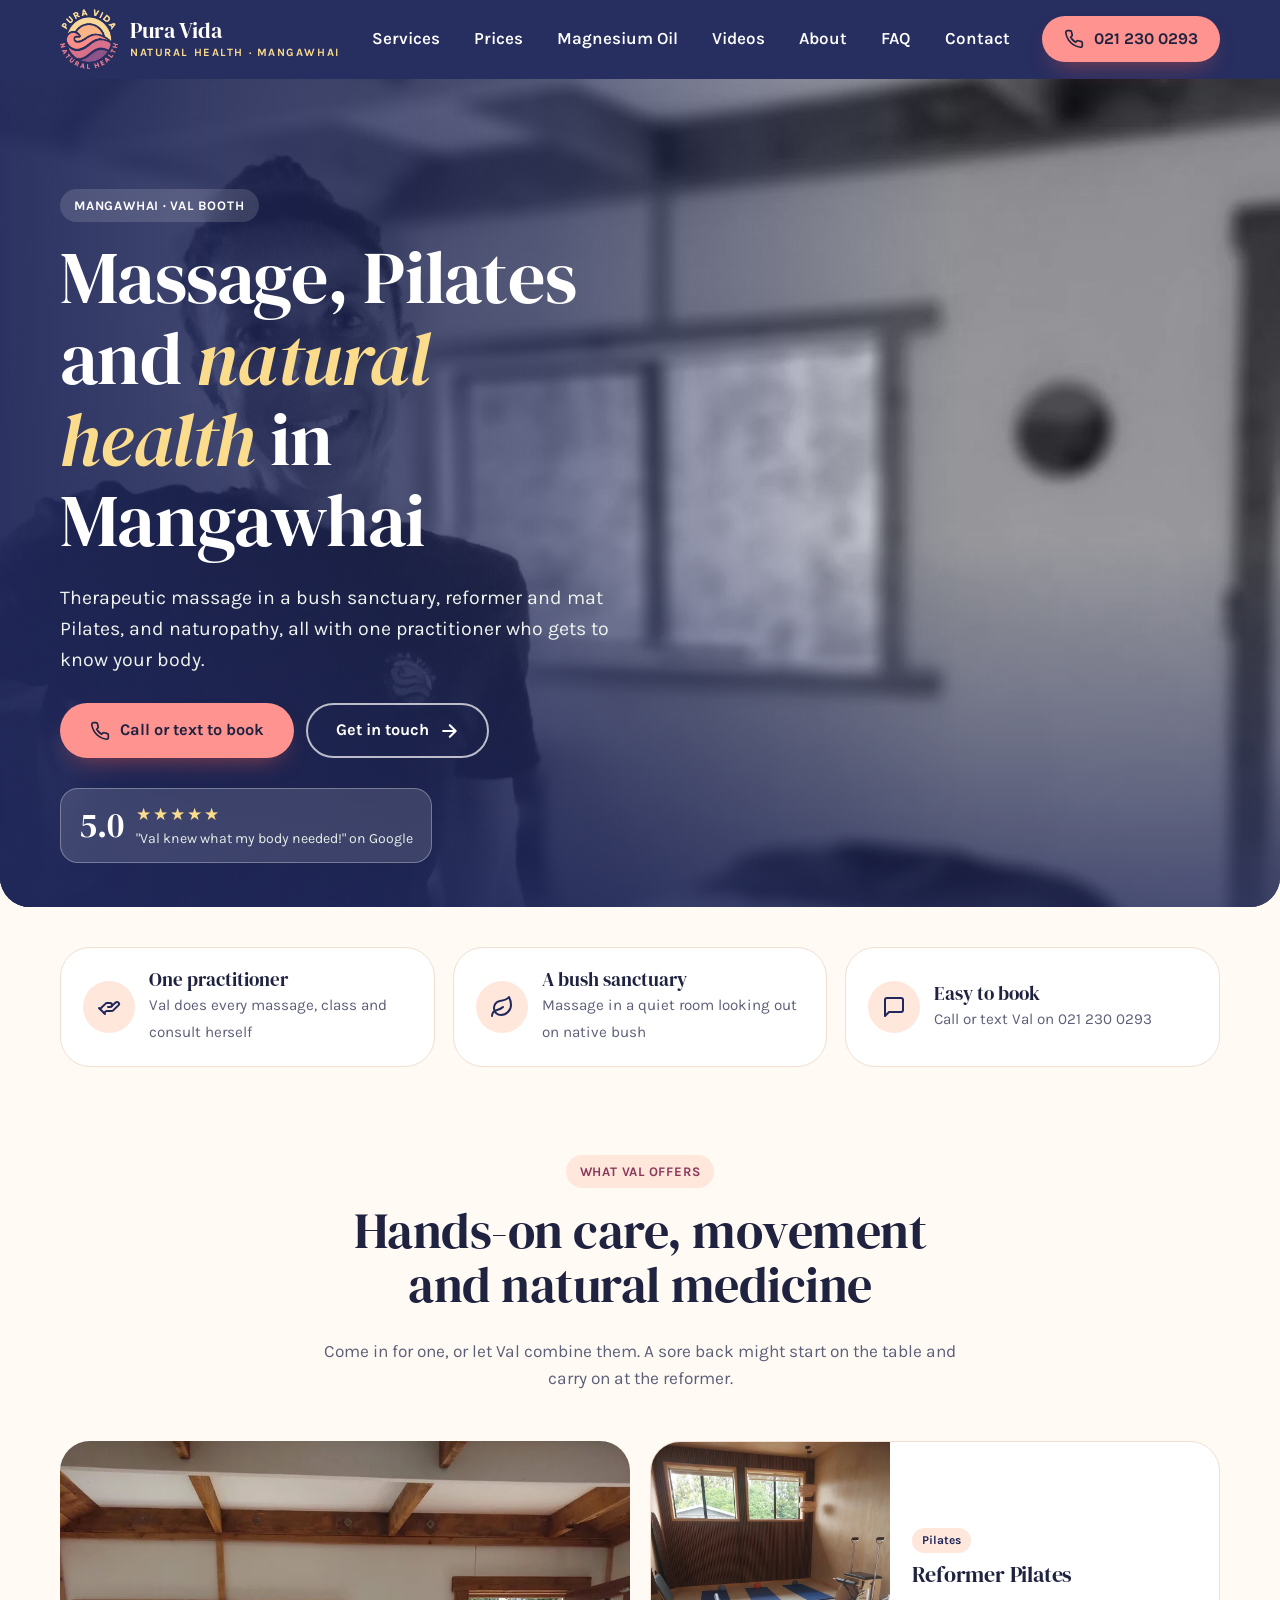
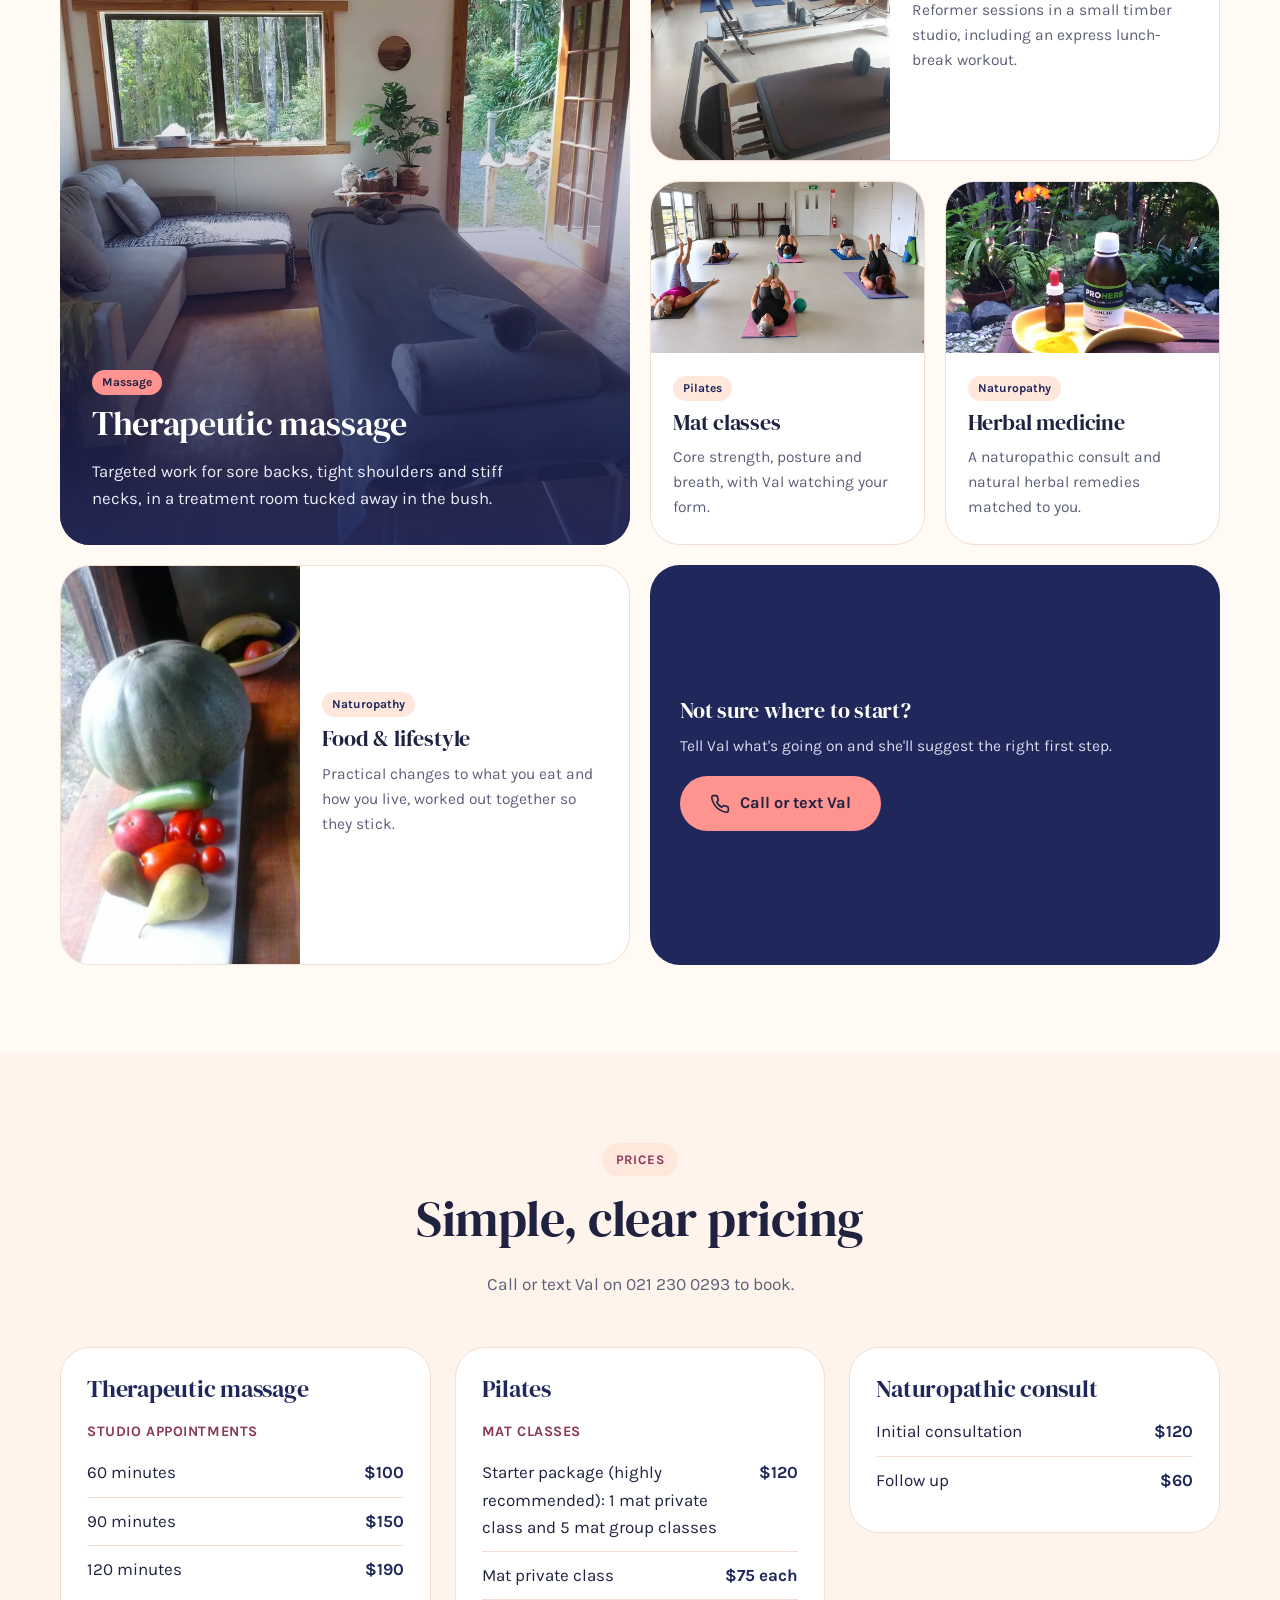
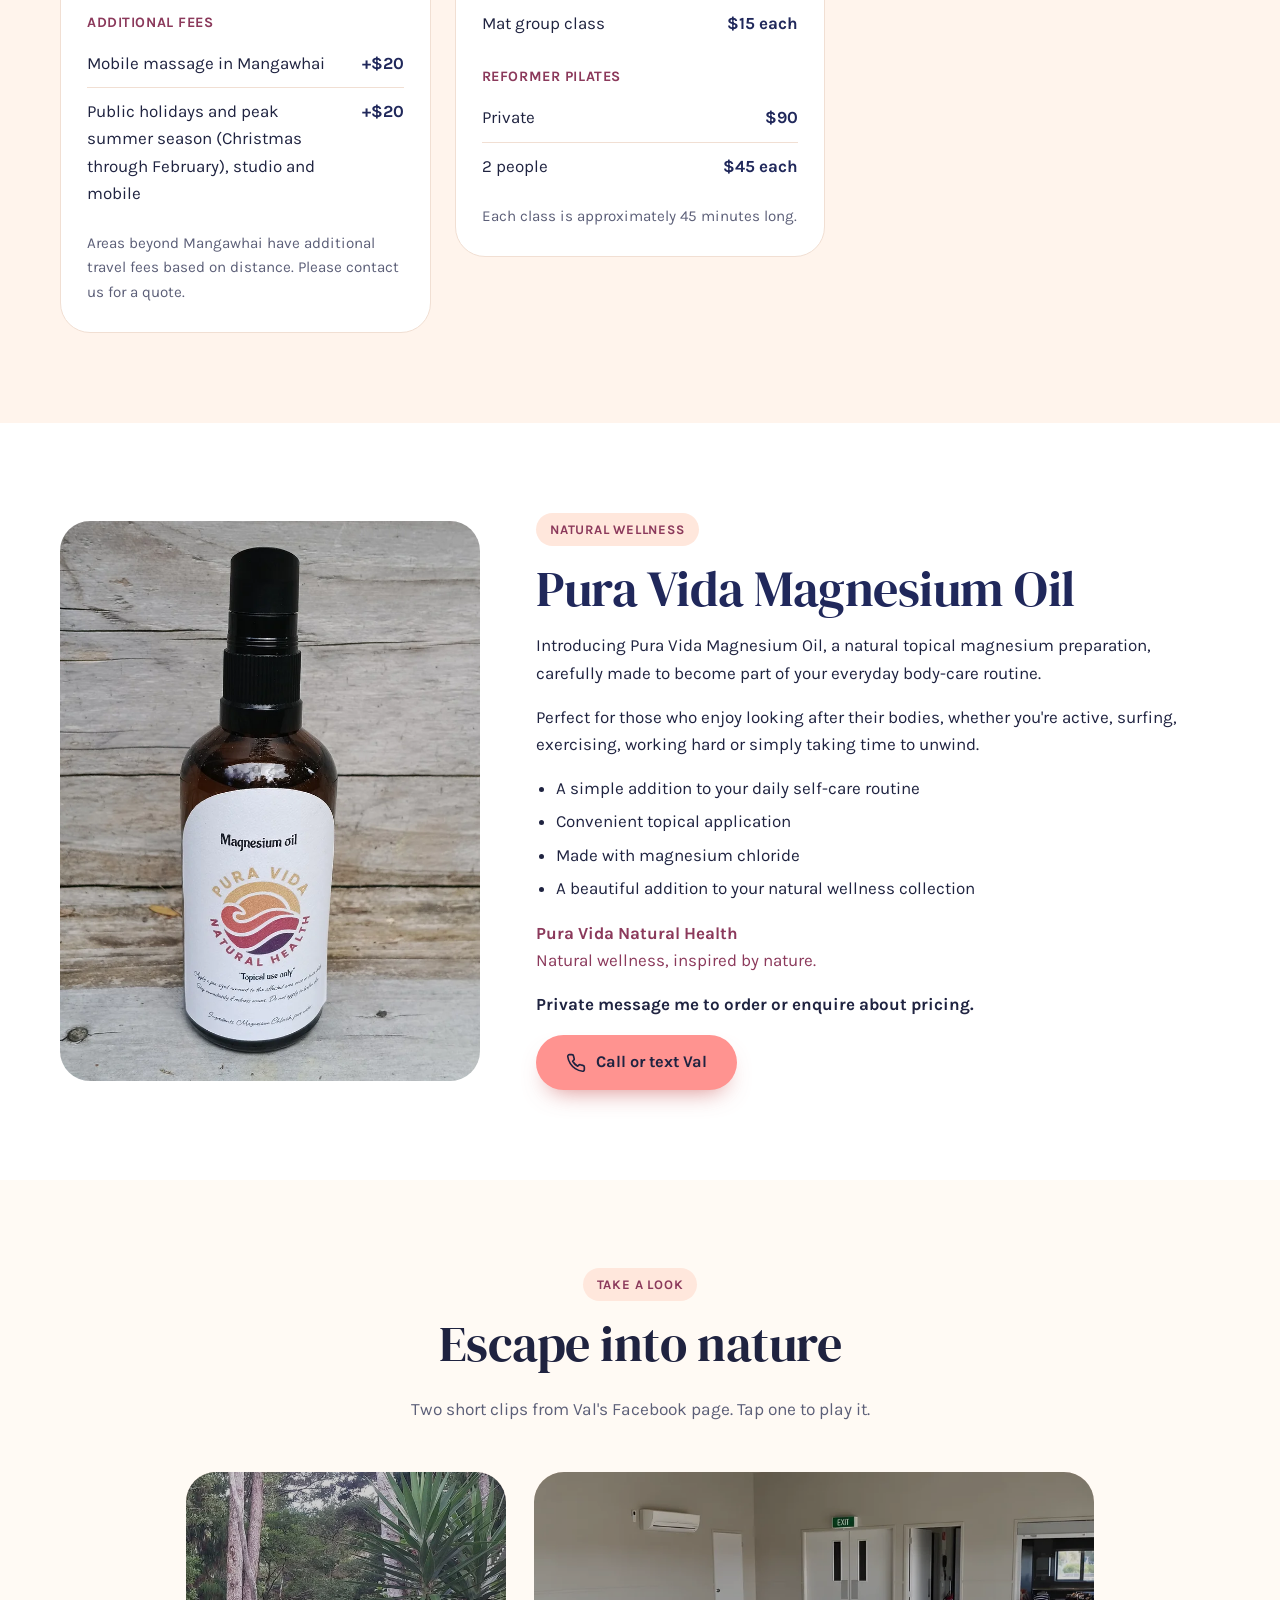
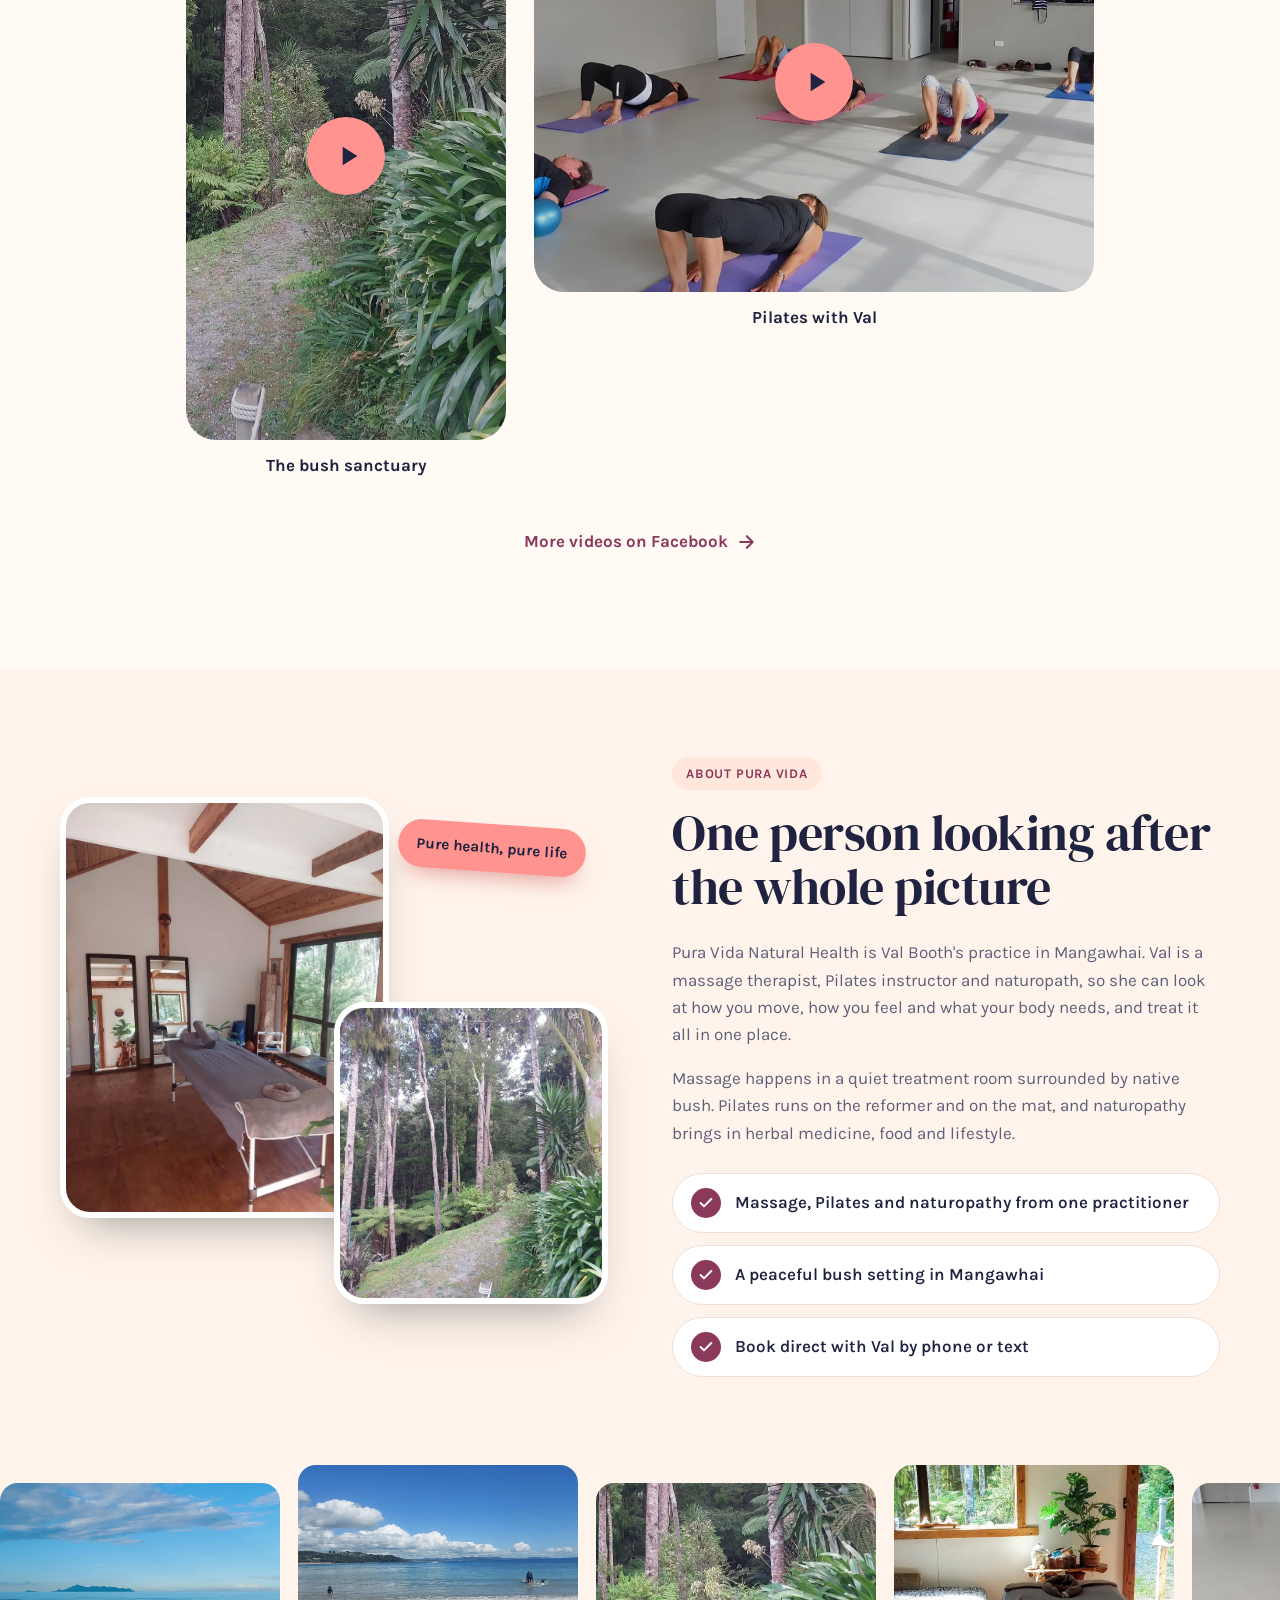
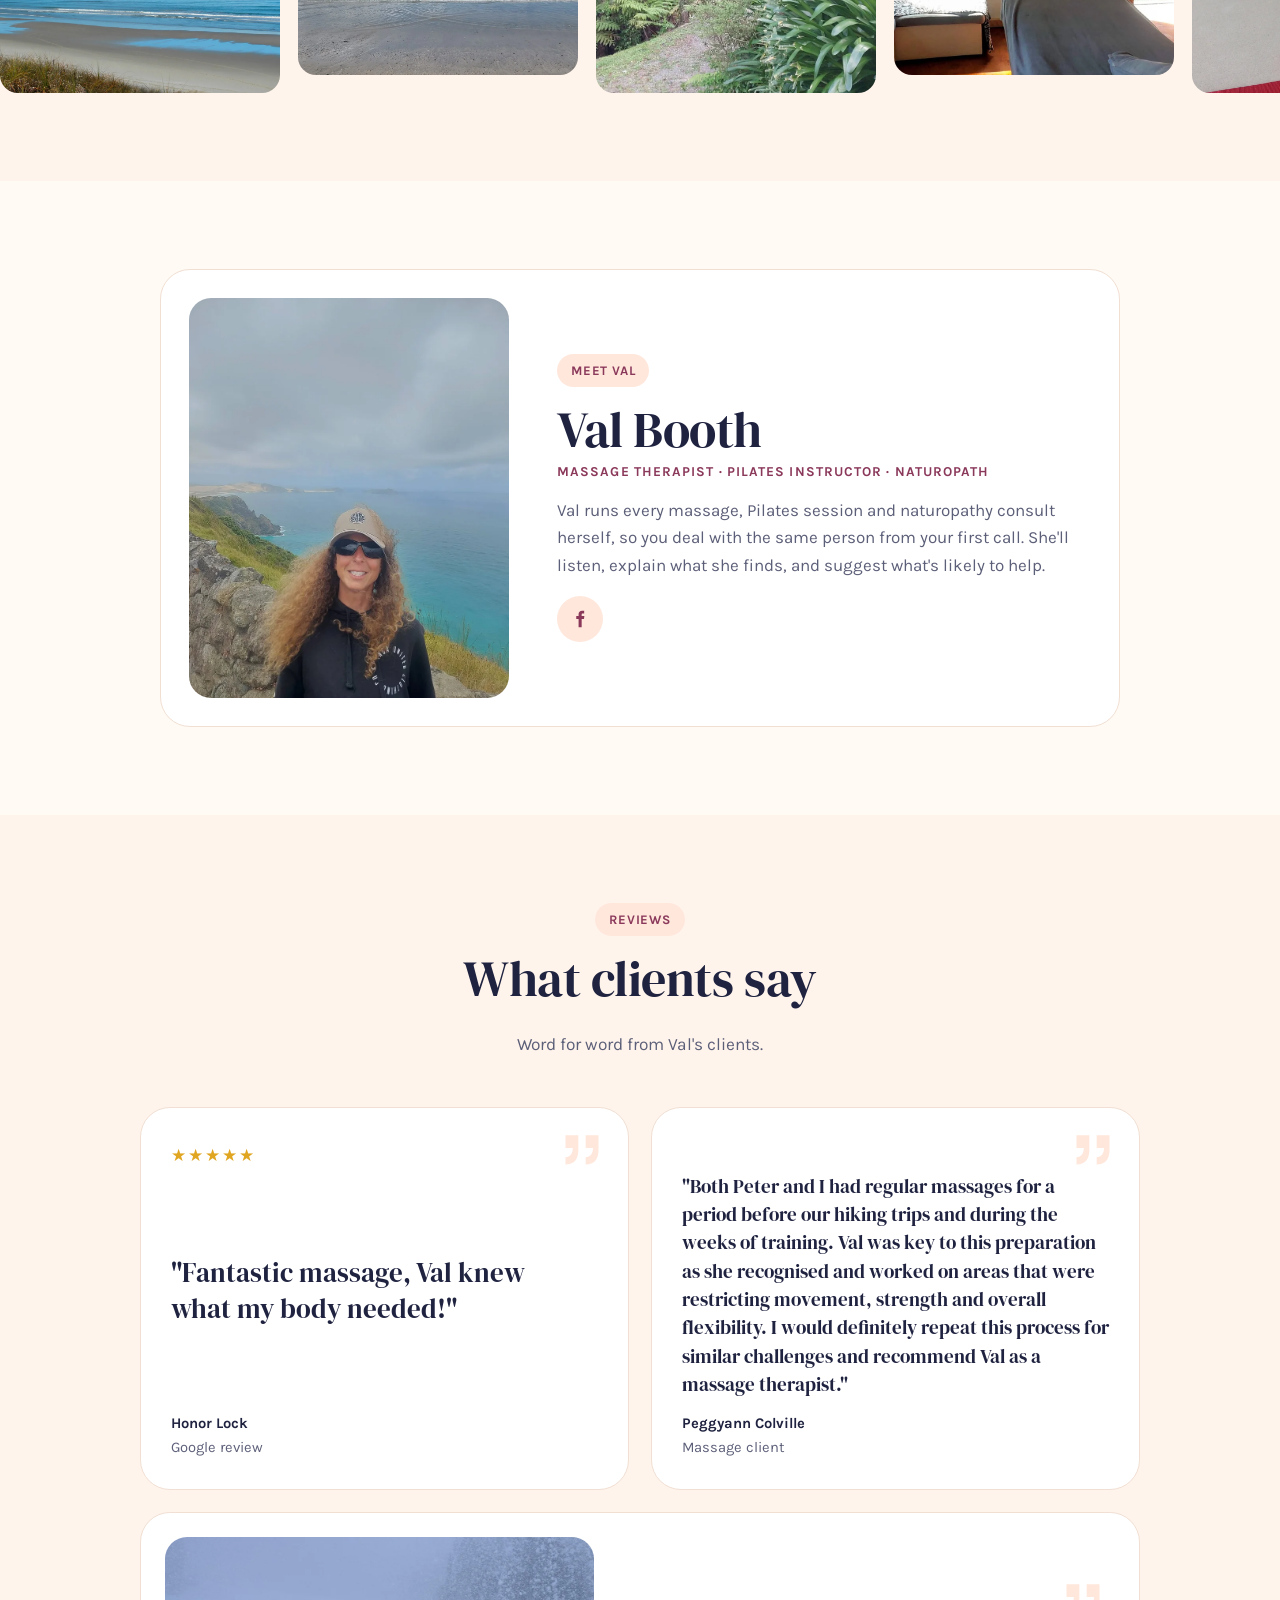
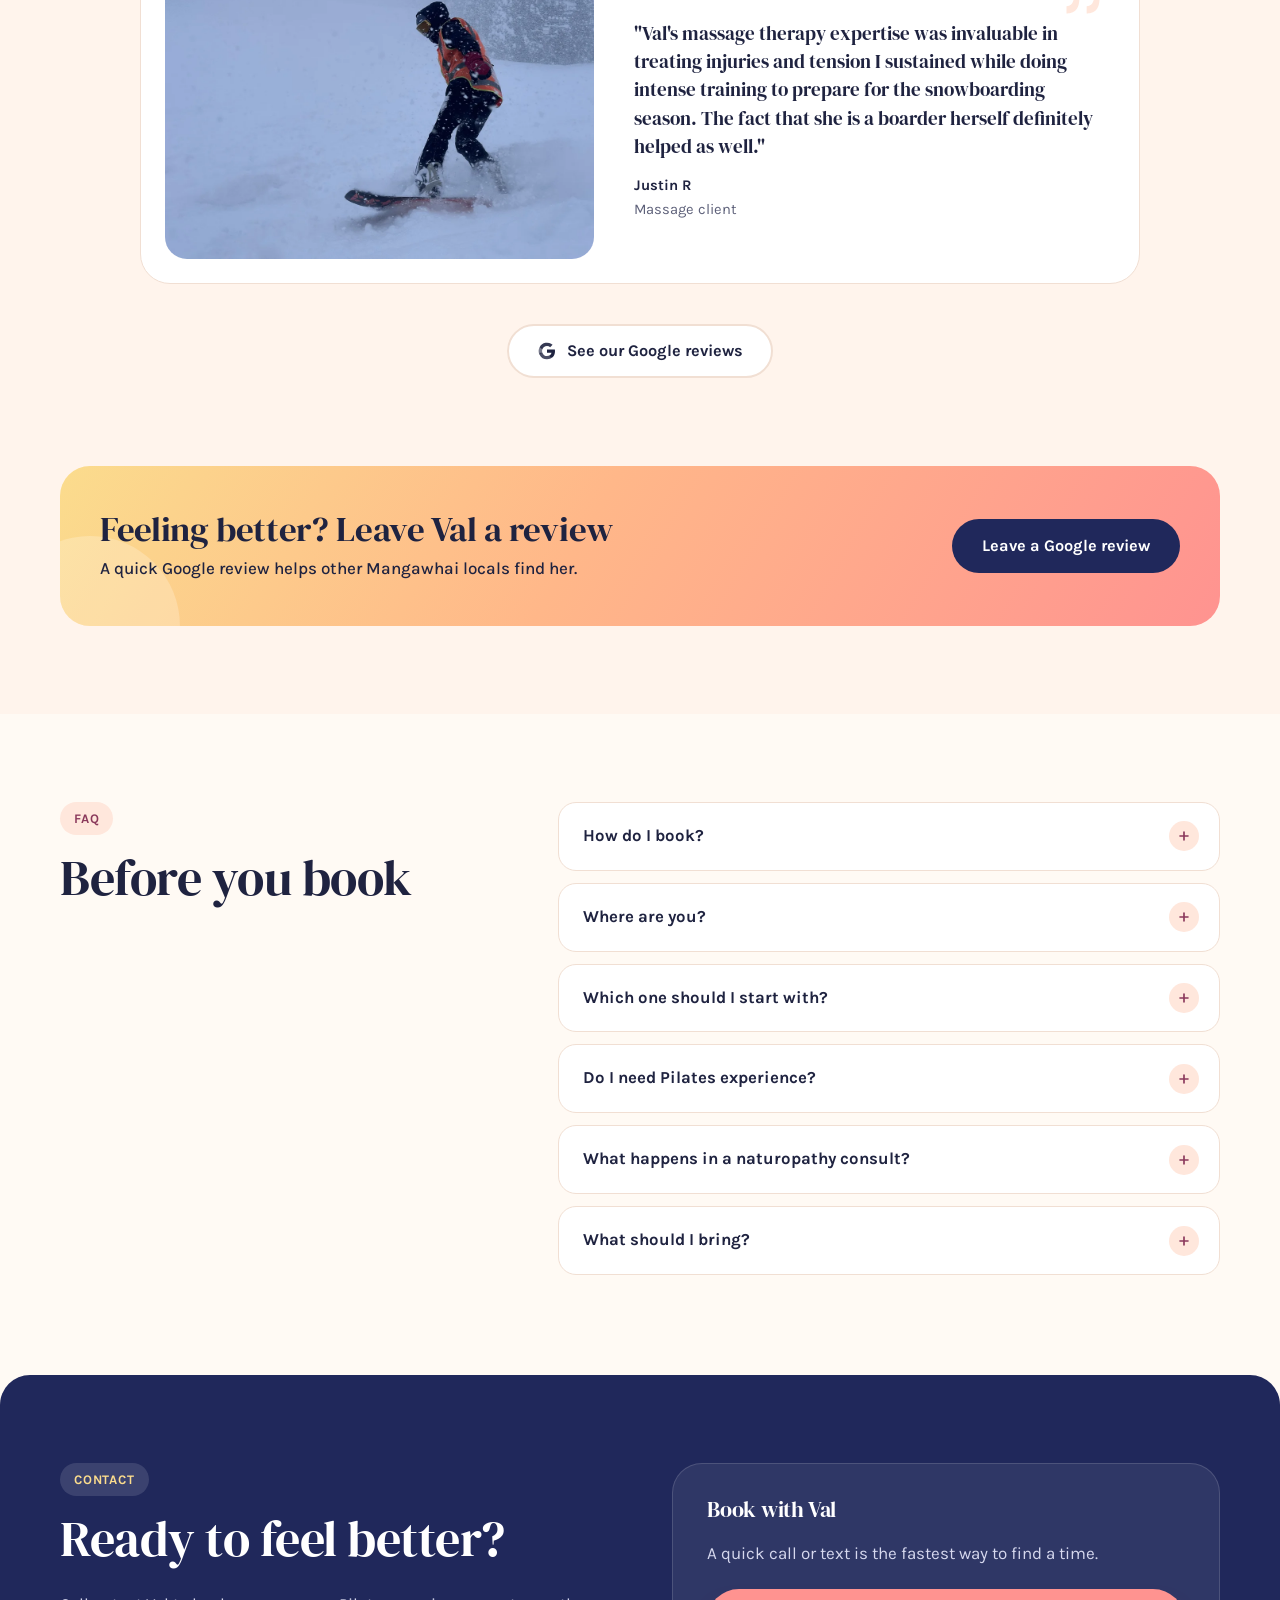
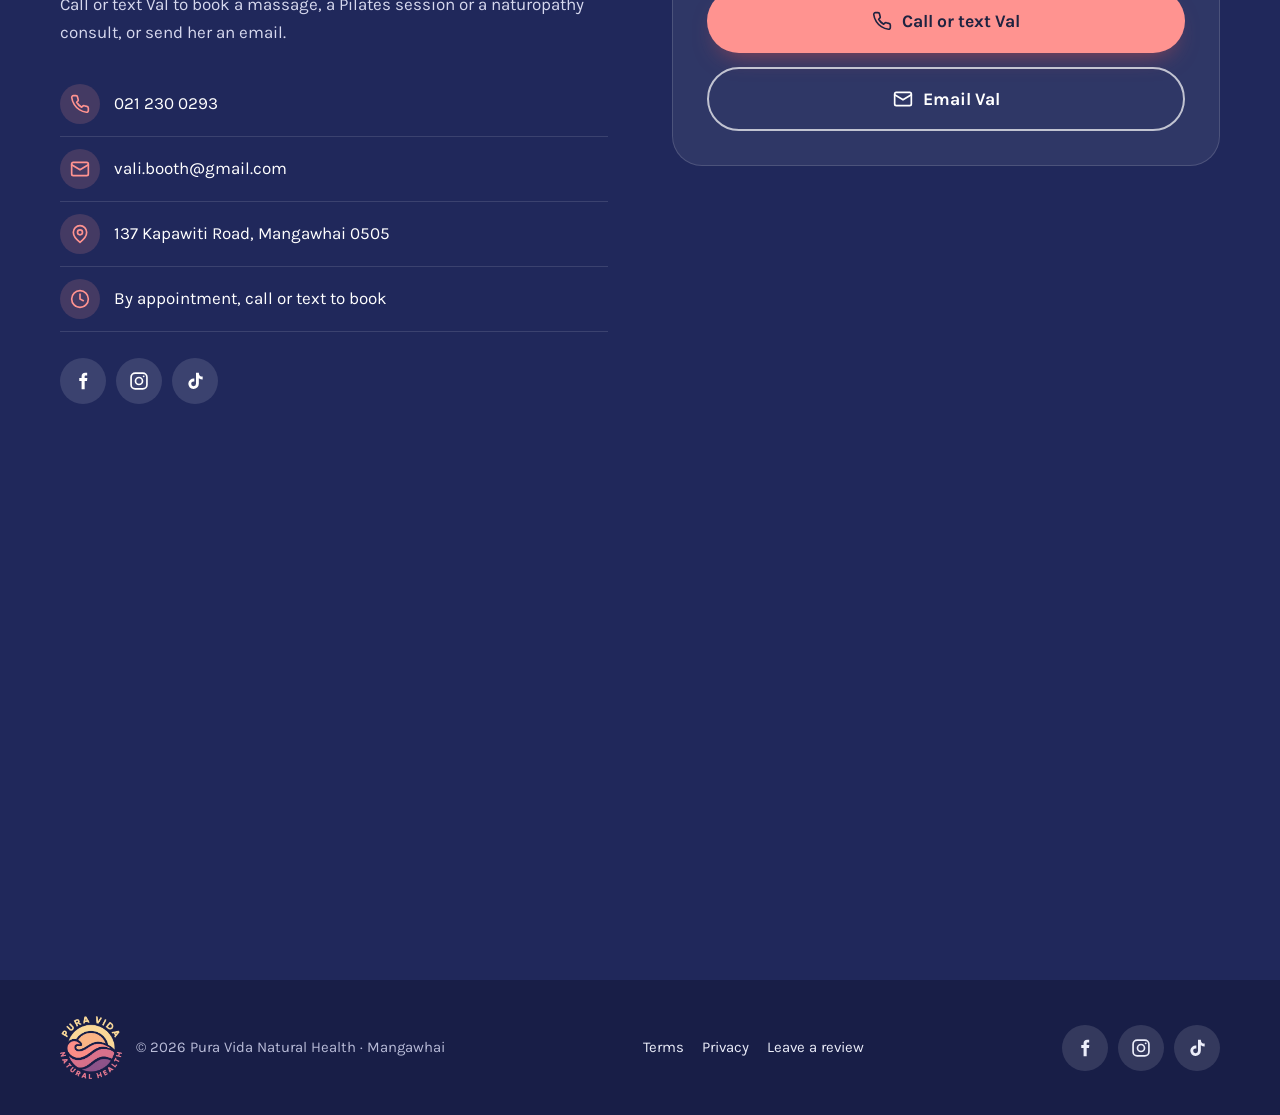
==== commit 8bcea3f4: "Add Pura Vida Magnesium Oil product section with photo and nav link Co-Authored-By: Claude Sonnet 5." ====
--- a/index.html
+++ b/index.html
@@ -54,6 +54,7 @@
     <ul class="nav-links" id="navLinks">
       <li><a href="#services">Services</a></li>
       <li><a href="#prices">Prices</a></li>
+      <li><a href="#product">Magnesium Oil</a></li>
       <li><a href="#videos">Videos</a></li>
       <li><a href="#about">About</a></li>
       <li><a href="#faq">FAQ</a></li>
@@ -133,6 +134,28 @@
         <p class="pc-sub">Reformer Pilates</p><ul><li><span>Private</span><b>$90</b></li><li><span>2 people</span><b>$45 each</b></li></ul>
         <p class="pc-note">Each class is approximately 45 minutes long.</p></article>
       <article class="price-card pop"><h3>Naturopathic consult</h3><ul><li><span>Initial consultation</span><b>$120</b></li><li><span>Follow up</span><b>$60</b></li></ul></article>
+    </div>
+  </div>
+</section>
+
+<!-- PRODUCT -->
+<section id="product" class="product">
+  <div class="wrap product-grid">
+    <img class="pop" src="img/magnesium-oil-1920.webp" srcset="img/magnesium-oil-1080.webp 1080w, img/magnesium-oil-1920.webp 1920w" sizes="(max-width:760px) 90vw, 420px" alt="Amber glass spray bottle of Pura Vida magnesium oil with a white label, on weathered wood" width="1440" height="1920" loading="lazy">
+    <div>
+      <span class="eyebrow pop">Natural wellness</span>
+      <h2 class="pop">Pura Vida Magnesium Oil</h2>
+      <p class="pop">Introducing Pura Vida Magnesium Oil, a natural topical magnesium preparation, carefully made to become part of your everyday body-care routine.</p>
+      <p class="pop">Perfect for those who enjoy looking after their bodies, whether you're active, surfing, exercising, working hard or simply taking time to unwind.</p>
+      <ul class="pop">
+        <li>A simple addition to your daily self-care routine</li>
+        <li>Convenient topical application</li>
+        <li>Made with magnesium chloride</li>
+        <li>A beautiful addition to your natural wellness collection</li>
+      </ul>
+      <p class="pop product-tag"><strong>Pura Vida Natural Health</strong><br>Natural wellness, inspired by nature.</p>
+      <p class="pop"><strong>Private message me to order or enquire about pricing.</strong></p>
+      <a class="btn btn-primary pop" href="tel:+64212300293"><svg class="icon" aria-hidden="true"><use href="#i-phone"/></svg>Call or text Val</a>
     </div>
   </div>
 </section>
--- a/style.css
+++ b/style.css
@@ -312,3 +312,12 @@
 .price-card li b{white-space:nowrap;color:var(--green)}
 .price-card .pc-note{color:var(--muted);font-size:.95rem;margin:14px 0 0}
 @media (max-width:760px){.prices{padding:64px 0}}
+
+.product{padding:90px 0;background:#fff}
+.product-grid{display:grid;grid-template-columns:minmax(0,420px) 1fr;gap:56px;align-items:center}
+.product-grid img{width:100%;height:auto;border-radius:var(--r-lg);display:block}
+.product h2{font-family:var(--display);color:var(--green);margin:0 0 16px}
+.product ul{margin:0 0 18px;padding-left:20px}
+.product li{margin:6px 0}
+.product .product-tag{color:var(--accent-ink)}
+@media (max-width:760px){.product{padding:64px 0}.product-grid{grid-template-columns:1fr;gap:28px}}
